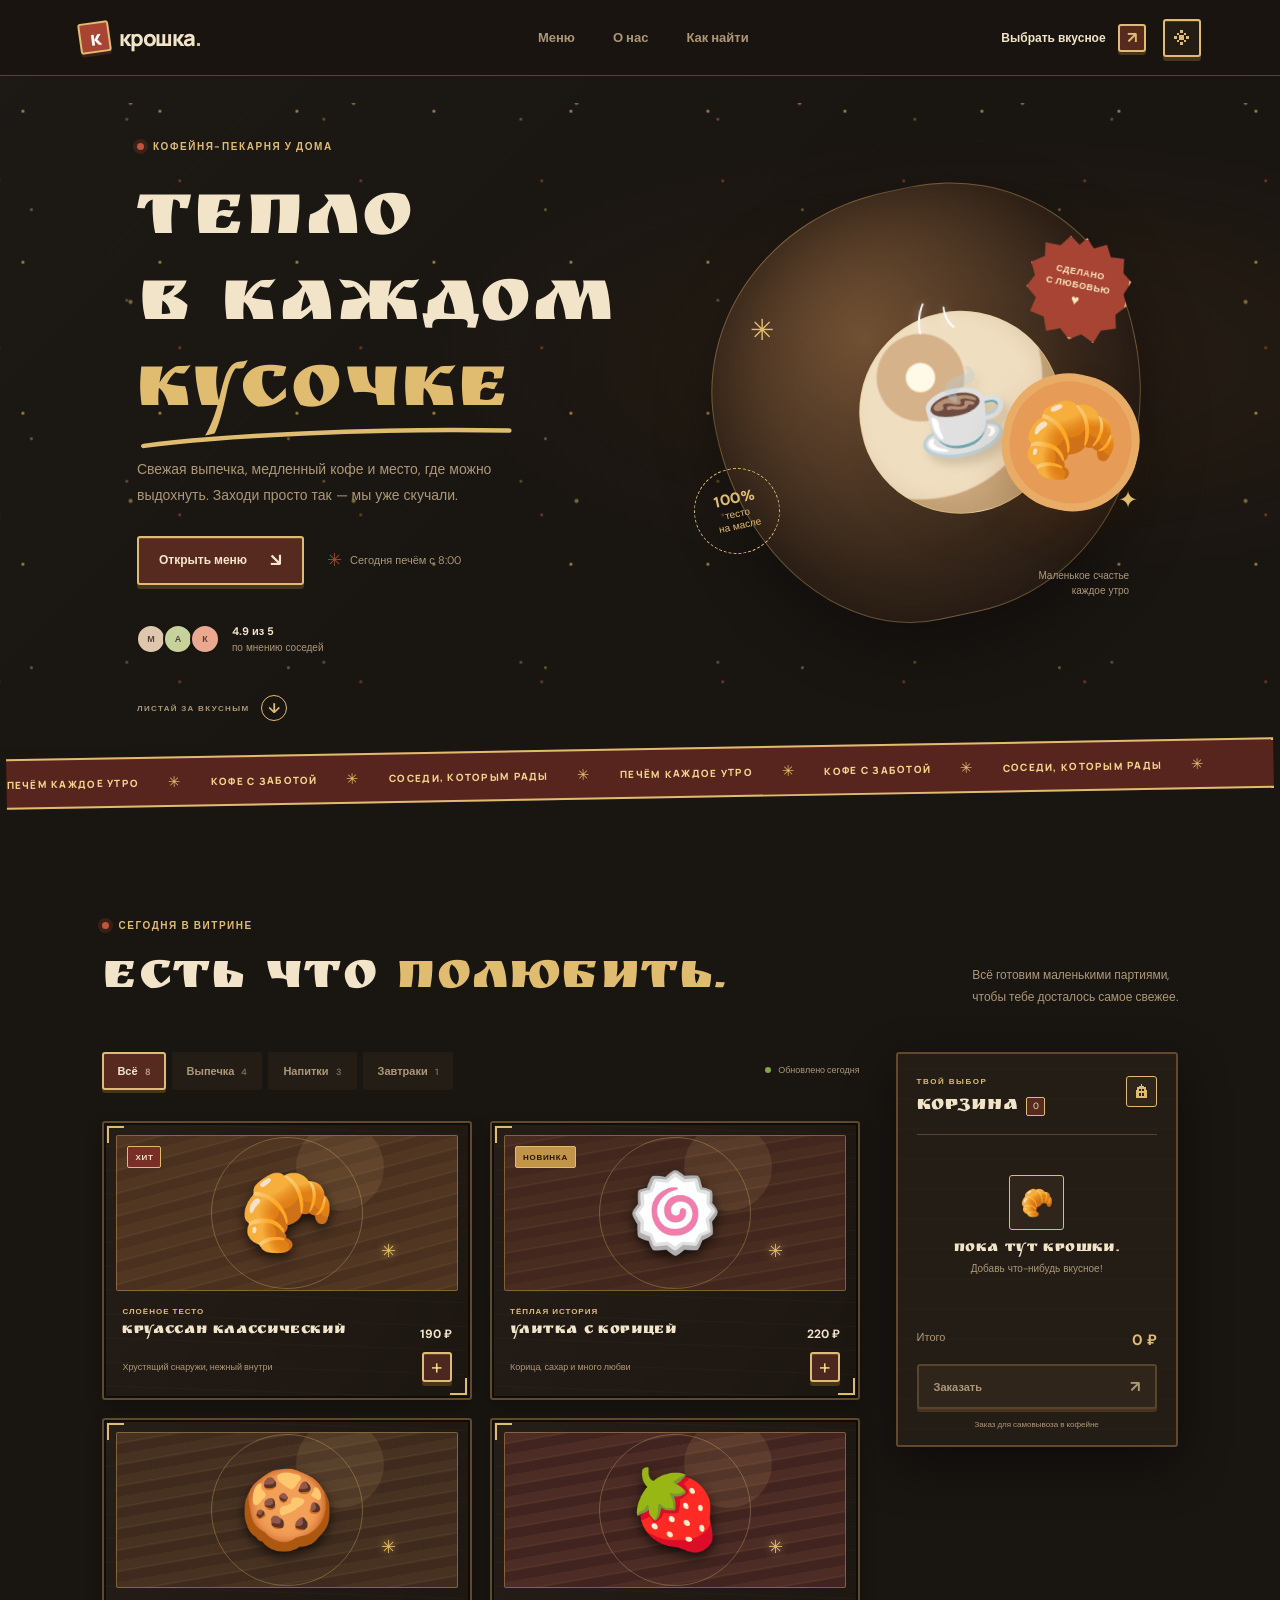
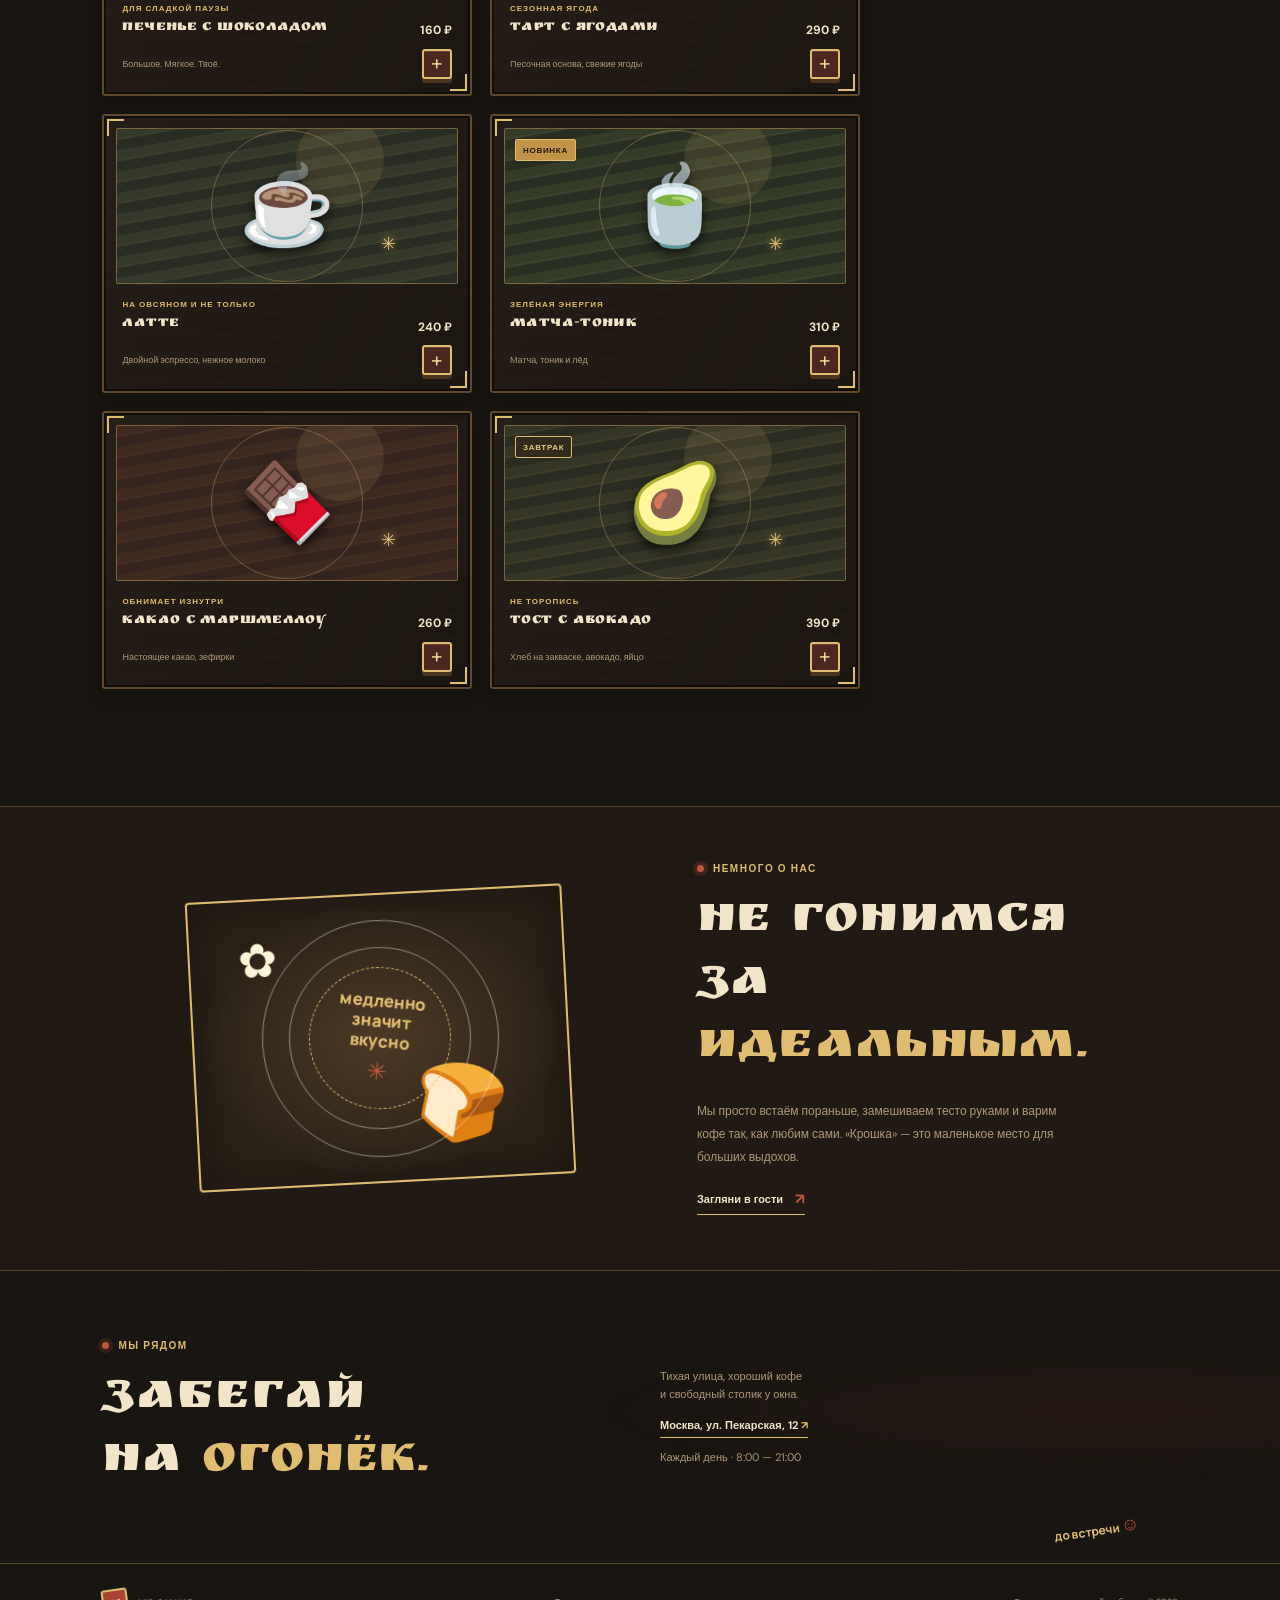
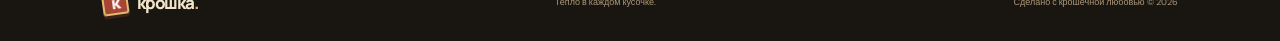
==== index.html @ 8f93480b "Add dungeon-crawler style and persistent cart Co-authored-by: Copilot <223556219+Copilot@users.norep" ====
<!doctype html>
<html lang="ru">
  <head>
    <meta charset="utf-8">
    <meta name="viewport" content="width=device-width, initial-scale=1">
    <meta name="theme-color" content="#191511">
    <meta name="description" content="Крошка — кофейня-пекарня с тёплой выпечкой, кофе и хорошим настроением.">
    <title>Крошка — кофейня-пекарня</title>
    <link rel="preconnect" href="https://fonts.googleapis.com">
    <link rel="preconnect" href="https://fonts.gstatic.com" crossorigin>
    <link href="https://fonts.googleapis.com/css2?family=DM+Sans:wght@400;500;600;700&family=Manrope:wght@400;500;600;700;800&family=Ruslan+Display&display=swap" rel="stylesheet">
    <link rel="stylesheet" href="style.css">
    <script src="js_main1.js" defer></script>
  </head>
  <body>
    <a class="skip-link" href="#menu">Перейти к меню</a>
    <header class="site-header">
      <a class="brand" href="#top" aria-label="Крошка — на главную">
        <span class="brand-mark" aria-hidden="true">к</span>
        <span>крошка<span class="brand-period">.</span></span>
      </a>
      <nav class="main-nav" aria-label="Основная навигация">
        <a href="#menu">Меню</a>
        <a href="#story">О нас</a>
        <a href="#visit">Как найти</a>
      </nav>
      <div class="header-actions">
        <a class="header-order" href="#menu">Выбрать вкусное <span aria-hidden="true">↗</span></a>
        <button class="theme-toggle icon-button" type="button" aria-label="Включить светлую тему" title="Сменить тему">
          <svg class="theme-icon theme-icon-sun" viewBox="0 0 24 24" aria-hidden="true"><path d="M10 1h4v4h-4zM10 19h4v4h-4zM1 10h4v4H1zM19 10h4v4h-4zM6 6h3v3H6zM15 6h3v3h-3zM6 15h3v3H6zM15 15h3v3h-3zM9 8h6v8H9z"/></svg>
          <svg class="theme-icon theme-icon-moon" viewBox="0 0 24 24" aria-hidden="true"><path d="M14 1h5v4h3v5h2v6h-3v4h-5v3h-6v-3H6v-4H3v-7h4V5h4V2h3zM14 5v4h-3v5H8v4h4v2h5v-3h3v-5h-4V9h-4z"/></svg>
        </button>
      </div>
    </header>

    <main id="top">
      <section class="hero" aria-labelledby="hero-title">
        <div class="hero-copy">
          <p class="eyebrow"><span class="eyebrow-dot"></span> КОФЕЙНЯ-ПЕКАРНЯ У ДОМА</p>
          <h1 id="hero-title">Тепло<br>в каждом <span>кусочке<svg viewBox="0 0 310 17" preserveAspectRatio="none" aria-hidden="true"><path d="M4 12C64 3 196 1 306 9"/></svg></span></h1>
          <p class="hero-description">Свежая выпечка, медленный кофе и место, где можно выдохнуть. Заходи просто так — мы уже скучали.</p>
          <div class="hero-actions">
            <a class="button button-primary" href="#menu">Открыть меню <span aria-hidden="true">↘</span></a>
            <span class="hero-hours"><span aria-hidden="true">✳</span> Сегодня печём с 8:00</span>
          </div>
          <div class="hero-social-proof">
            <div class="avatar-stack" aria-hidden="true"><span>М</span><span>А</span><span>К</span></div>
            <p><strong>4.9 из 5</strong><br>по мнению соседей</p>
          </div>
        </div>
        <div class="hero-art" aria-label="Свежая выпечка и кофе">
          <div class="hero-sunburst" aria-hidden="true">СДЕЛАНО<br>С ЛЮБОВЬЮ <span>♥</span></div>
          <div class="hero-blob"></div>
          <div class="hero-cup" aria-hidden="true">
            <span class="cup-steam steam-one"></span><span class="cup-steam steam-two"></span>
            <span class="cup-emoji">☕</span>
            <span class="cup-label">ещё<br>глоточек?</span>
          </div>
          <div class="hero-croissant" aria-hidden="true">🥐</div>
          <div class="hero-sparkle sparkle-one" aria-hidden="true">✳</div>
          <div class="hero-sparkle sparkle-two" aria-hidden="true">✦</div>
          <div class="hero-sticker" aria-hidden="true"><span>100%</span> тесто<br>на масле</div>
          <span class="hero-art-caption">Маленькое счастье<br>каждое утро</span>
        </div>
        <a class="scroll-cue" href="#menu" aria-label="Прокрутить к меню"><span>ЛИСТАЙ ЗА ВКУСНЫМ</span><b aria-hidden="true">↓</b></a>
      </section>

      <section class="ticker" aria-label="Наши ценности">
        <div class="ticker-track" aria-hidden="true">
          <span>ПЕЧЁМ КАЖДОЕ УТРО</span><i>✳</i><span>КОФЕ С ЗАБОТОЙ</span><i>✳</i><span>СОСЕДИ, КОТОРЫМ РАДЫ</span><i>✳</i><span>ПЕЧЁМ КАЖДОЕ УТРО</span><i>✳</i><span>КОФЕ С ЗАБОТОЙ</span><i>✳</i><span>СОСЕДИ, КОТОРЫМ РАДЫ</span><i>✳</i>
        </div>
      </section>

      <section class="menu-section section-wrap" id="menu" aria-labelledby="menu-title">
        <div class="section-heading">
          <div>
            <p class="eyebrow"><span class="eyebrow-dot"></span> СЕГОДНЯ В ВИТРИНЕ</p>
            <h2 id="menu-title">Есть что <span>полюбить.</span></h2>
          </div>
          <p class="section-note">Всё готовим маленькими партиями,<br>чтобы тебе досталось самое свежее.</p>
        </div>

        <div class="menu-layout">
          <div class="catalog">
            <div class="catalog-toolbar">
              <div class="category-tabs" role="group" aria-label="Категории меню">
                <button class="category-tab is-active" type="button" data-category="all" aria-pressed="true">Всё <span>8</span></button>
                <button class="category-tab" type="button" data-category="bakery" aria-pressed="false">Выпечка <span>4</span></button>
                <button class="category-tab" type="button" data-category="drinks" aria-pressed="false">Напитки <span>3</span></button>
                <button class="category-tab" type="button" data-category="breakfast" aria-pressed="false">Завтраки <span>1</span></button>
              </div>
              <span class="freshness-note"><span></span> Обновлено сегодня</span>
            </div>

            <div class="product-grid" aria-live="polite">
              <article class="product-card" data-category="bakery">
                <div class="product-art art-croissant"><span class="product-art-emoji" aria-hidden="true">🥐</span><span class="product-badge">ХИТ</span><span class="art-sparkle" aria-hidden="true">✳</span></div>
                <div class="product-details"><div><p class="product-kind">СЛОЁНОЕ ТЕСТО</p><h3>Круассан классический</h3></div><p class="product-price">190 ₽</p></div>
                <div class="product-footer"><span>Хрустящий снаружи, нежный внутри</span><button class="add-button" type="button" data-product-id="croissant" aria-label="Добавить Круассан классический в корзину">+</button></div>
              </article>
              <article class="product-card" data-category="bakery">
                <div class="product-art art-cinnamon"><span class="product-art-emoji" aria-hidden="true">🍥</span><span class="product-badge badge-new">НОВИНКА</span><span class="art-sparkle" aria-hidden="true">✳</span></div>
                <div class="product-details"><div><p class="product-kind">ТЁПЛАЯ ИСТОРИЯ</p><h3>Улитка с корицей</h3></div><p class="product-price">220 ₽</p></div>
                <div class="product-footer"><span>Корица, сахар и много любви</span><button class="add-button" type="button" data-product-id="cinnamon" aria-label="Добавить Улитку с корицей в корзину">+</button></div>
              </article>
              <article class="product-card" data-category="bakery">
                <div class="product-art art-cookie"><span class="product-art-emoji" aria-hidden="true">🍪</span><span class="art-sparkle" aria-hidden="true">✳</span></div>
                <div class="product-details"><div><p class="product-kind">ДЛЯ СЛАДКОЙ ПАУЗЫ</p><h3>Печенье с шоколадом</h3></div><p class="product-price">160 ₽</p></div>
                <div class="product-footer"><span>Большое. Мягкое. Твоё.</span><button class="add-button" type="button" data-product-id="cookie" aria-label="Добавить Печенье с шоколадом в корзину">+</button></div>
              </article>
              <article class="product-card" data-category="bakery">
                <div class="product-art art-tart"><span class="product-art-emoji" aria-hidden="true">🍓</span><span class="art-sparkle" aria-hidden="true">✳</span></div>
                <div class="product-details"><div><p class="product-kind">СЕЗОННАЯ ЯГОДА</p><h3>Тарт с ягодами</h3></div><p class="product-price">290 ₽</p></div>
                <div class="product-footer"><span>Песочная основа, свежие ягоды</span><button class="add-button" type="button" data-product-id="tart" aria-label="Добавить Тарт с ягодами в корзину">+</button></div>
              </article>
              <article class="product-card" data-category="drinks">
                <div class="product-art art-latte"><span class="product-art-emoji" aria-hidden="true">☕</span><span class="art-sparkle" aria-hidden="true">✳</span></div>
                <div class="product-details"><div><p class="product-kind">НА ОВСЯНОМ И НЕ ТОЛЬКО</p><h3>Латте</h3></div><p class="product-price">240 ₽</p></div>
                <div class="product-footer"><span>Двойной эспрессо, нежное молоко</span><button class="add-button" type="button" data-product-id="latte" aria-label="Добавить Латте в корзину">+</button></div>
              </article>
              <article class="product-card" data-category="drinks">
                <div class="product-art art-matcha"><span class="product-art-emoji" aria-hidden="true">🍵</span><span class="product-badge badge-new">НОВИНКА</span><span class="art-sparkle" aria-hidden="true">✳</span></div>
                <div class="product-details"><div><p class="product-kind">ЗЕЛЁНАЯ ЭНЕРГИЯ</p><h3>Матча-тоник</h3></div><p class="product-price">310 ₽</p></div>
                <div class="product-footer"><span>Матча, тоник и лёд</span><button class="add-button" type="button" data-product-id="matcha" aria-label="Добавить Матча-тоник в корзину">+</button></div>
              </article>
              <article class="product-card" data-category="drinks">
                <div class="product-art art-cocoa"><span class="product-art-emoji" aria-hidden="true">🍫</span><span class="art-sparkle" aria-hidden="true">✳</span></div>
                <div class="product-details"><div><p class="product-kind">ОБНИМАЕТ ИЗНУТРИ</p><h3>Какао с маршмеллоу</h3></div><p class="product-price">260 ₽</p></div>
                <div class="product-footer"><span>Настоящее какао, зефирки</span><button class="add-button" type="button" data-product-id="cocoa" aria-label="Добавить Какао с маршмеллоу в корзину">+</button></div>
              </article>
              <article class="product-card" data-category="breakfast">
                <div class="product-art art-breakfast"><span class="product-art-emoji" aria-hidden="true">🥑</span><span class="product-badge badge-fav">ЗАВТРАК</span><span class="art-sparkle" aria-hidden="true">✳</span></div>
                <div class="product-details"><div><p class="product-kind">НЕ ТОРОПИСЬ</p><h3>Тост с авокадо</h3></div><p class="product-price">390 ₽</p></div>
                <div class="product-footer"><span>Хлеб на закваске, авокадо, яйцо</span><button class="add-button" type="button" data-product-id="toast" aria-label="Добавить Тост с авокадо в корзину">+</button></div>
              </article>
            </div>
            <p class="no-results" hidden>В этой категории пока ничего нет.</p>
          </div>

          <aside class="cart-panel" aria-labelledby="cart-title">
            <div class="cart-heading"><div><p class="eyebrow">ТВОЙ ВЫБОР</p><h2 id="cart-title">Корзина <span class="cart-count" aria-label="Товаров в корзине">0</span></h2></div><span class="cart-bag" aria-hidden="true"><svg viewBox="0 0 20 20"><path d="M5 5h2V3h2V1h2v2h2v2h2v3h2v10H3V8h2zm2 2v2h2V7zm4 0v2h2V7zm-4 5v3h2v-3zm4 0v3h2v-3z"/></svg></span></div>
            <div class="cart-items" aria-live="polite">
              <div class="cart-empty"><span class="empty-icon" aria-hidden="true">🥐</span><p>Пока тут крошки.</p><span>Добавь что-нибудь вкусное!</span></div>
            </div>
            <div class="cart-summary">
              <div class="cart-subtotal"><span>Итого</span><strong>0 ₽</strong></div>
              <button class="checkout-button" type="button" disabled>Заказать <span aria-hidden="true">↗</span></button>
              <p class="cart-hint">Заказ для самовывоза в кофейне</p>
            </div>
          </aside>
        </div>
      </section>

      <section class="story-section" id="story">
        <div class="story-illustration" aria-hidden="true"><div class="story-roundel">медленно<br>значит<br>вкусно <span>✳</span></div><span class="story-bread">🍞</span><span class="story-flower">✿</span></div>
        <div class="story-copy"><p class="eyebrow"><span class="eyebrow-dot"></span> НЕМНОГО О НАС</p><h2>Не гонимся<br>за <span>идеальным.</span></h2><p>Мы просто встаём пораньше, замешиваем тесто руками и варим кофе так, как любим сами. «Крошка» — это маленькое место для больших выдохов.</p><a class="text-link" href="#visit">Загляни в гости <span aria-hidden="true">↗</span></a></div>
      </section>

      <section class="visit-section section-wrap" id="visit">
        <div><p class="eyebrow"><span class="eyebrow-dot"></span> МЫ РЯДОМ</p><h2>Забегай<br>на <span>огонёк.</span></h2></div>
        <div class="visit-details"><p>Тихая улица, хороший кофе<br>и свободный столик у окна.</p><a href="https://maps.google.com/?q=Москва+ул.+Пекарская+12" target="_blank" rel="noreferrer">Москва, ул. Пекарская, 12 <span aria-hidden="true">↗</span></a><span>Каждый день · 8:00 — 21:00</span></div>
        <div class="visit-doodle" aria-hidden="true">до встречи <span>☺</span></div>
      </section>
    </main>

    <footer class="site-footer">
      <a class="brand footer-brand" href="#top"><span class="brand-mark" aria-hidden="true">к</span><span>крошка<span class="brand-period">.</span></span></a>
      <p>Тепло в каждом кусочке.</p>
      <span>Сделано с крошечной любовью © 2026</span>
    </footer>
    <div class="toast-region" role="status" aria-live="polite"></div>
  </body>
</html>
---- style.css ----
:root {
  color-scheme: dark;
  --paper: #191511;
  --surface: #241d16;
  --surface-soft: #30251a;
  --ink: #f1e4c9;
  --muted: #ad9878;
  --line: #58452d;
  --orange: #a84434;
  --orange-deep: #c0563d;
  --lime: #d2ad61;
  --green: #a99159;
  --gold: #e0bc70;
  --shadow: 0 18px 50px rgb(0 0 0 / 45%);
  font-family: "DM Sans", sans-serif;
  font-synthesis: none;
  text-rendering: optimizeLegibility;
  -webkit-font-smoothing: antialiased;
}

:root[data-theme="light"] {
  color-scheme: light;
  --paper: #eee4d0;
  --surface: #f9f1df;
  --surface-soft: #e5d6b8;
  --ink: #302318;
  --muted: #78664c;
  --line: #ad8a58;
  --orange: #913b2e;
  --orange-deep: #ad4935;
  --lime: #d0aa5d;
  --green: #707048;
  --gold: #88632f;
  --shadow: 0 18px 50px rgb(65 42 19 / 16%);
}

* { box-sizing: border-box; }
html { overflow-x: clip; scroll-behavior: smooth; scroll-padding-top: 96px; }
body { margin: 0; background: var(--paper); color: var(--ink); transition: background .3s ease, color .3s ease; }
button, a { font: inherit; }
a { color: inherit; text-decoration: none; }
button { color: inherit; }
button:focus-visible, a:focus-visible { outline: 3px solid var(--orange); outline-offset: 4px; }
::selection { background: var(--lime); color: #25251f; }
.skip-link { position: fixed; z-index: 20; top: 12px; left: 12px; padding: 12px 16px; transform: translateY(-160%); border-radius: 999px; background: var(--ink); color: var(--paper); }
.skip-link:focus { transform: translateY(0); }

.site-header { position: sticky; z-index: 10; top: 0; display: flex; height: 76px; align-items: center; justify-content: space-between; padding: 0 clamp(24px, 6.2vw, 96px); border-bottom: 1px solid color-mix(in srgb, var(--line) 75%, transparent); background: color-mix(in srgb, var(--paper) 92%, transparent); backdrop-filter: blur(16px); }
.brand { display: inline-flex; align-items: center; gap: 9px; font-family: Manrope, sans-serif; font-size: 22px; font-weight: 800; letter-spacing: -1.3px; }
.brand-mark { display: grid; width: 31px; height: 31px; place-items: center; border-radius: 50% 50% 50% 12%; background: var(--orange); color: #fffdf8; font-size: 20px; transform: rotate(-8deg); }
.brand-period { color: var(--orange); }
.main-nav { display: flex; align-items: center; gap: 38px; margin-left: 85px; color: var(--muted); font-size: 13px; font-weight: 600; }
.main-nav a, .visit-details a { transition: color .2s ease; }
.main-nav a:hover, .visit-details a:hover { color: var(--orange); }
.header-actions { display: flex; align-items: center; gap: 17px; }
.header-order { display: inline-flex; align-items: center; gap: 12px; color: var(--ink); font-size: 12px; font-weight: 700; }
.header-order span { display: grid; width: 28px; height: 28px; place-items: center; border-radius: 50%; background: var(--lime); font-size: 16px; }
.icon-button { display: grid; width: 38px; height: 38px; place-items: center; border: 1px solid var(--line); border-radius: 50%; background: transparent; cursor: pointer; transition: background .2s ease, transform .2s ease; }
.icon-button:hover { background: var(--surface-soft); transform: rotate(-12deg); }
.theme-icon { width: 17px; height: 17px; fill: none; stroke: currentColor; stroke-linecap: round; stroke-linejoin: round; stroke-width: 1.7; }
.theme-icon-moon, [data-theme="dark"] .theme-icon-sun { display: none; }
[data-theme="dark"] .theme-icon-moon { display: block; }

.hero { position: relative; display: grid; min-height: 610px; grid-template-columns: 1.08fr .92fr; align-items: center; overflow: hidden; padding: 64px clamp(24px, 10.7vw, 160px) 93px; }
.hero-copy { position: relative; z-index: 1; max-width: 590px; }
.eyebrow { display: flex; align-items: center; gap: 9px; margin: 0; color: var(--muted); font-size: 10px; font-weight: 700; letter-spacing: 1.55px; }
.eyebrow-dot { display: inline-block; width: 7px; height: 7px; border-radius: 50%; background: var(--orange); box-shadow: 0 0 0 4px color-mix(in srgb, var(--orange) 16%, transparent); }
h1, h2, h3, p { margin-top: 0; }
.hero h1, .section-heading h2, .story-copy h2, .visit-section h2 { margin: 26px 0 20px; font-family: Manrope, sans-serif; font-size: clamp(54px, 6vw, 83px); font-weight: 800; letter-spacing: -.075em; line-height: .99; }
.hero h1 span, .section-heading h2 span, .story-copy h2 span, .visit-section h2 span { position: relative; color: var(--orange); }
.hero h1 span { white-space: nowrap; }
.hero h1 svg { position: absolute; right: 0; bottom: -9px; left: 2px; width: 100%; height: 15px; overflow: visible; fill: none; stroke: var(--green); stroke-linecap: round; stroke-width: 5; transform: rotate(-2deg); }
.hero-description { max-width: 395px; margin: 0 0 27px; color: var(--muted); font-size: 14px; line-height: 1.85; }
.hero-actions { display: flex; align-items: center; gap: 23px; }
.button { display: inline-flex; min-height: 49px; align-items: center; justify-content: center; gap: 23px; padding: 0 20px; border-radius: 5px; font-size: 12px; font-weight: 700; transition: transform .2s ease, background .2s ease; }
.button:hover { transform: translateY(-3px); }
.button-primary { background: var(--ink); color: var(--paper); }
.button-primary span { font-size: 18px; }
.hero-hours { display: flex; align-items: center; gap: 8px; color: var(--muted); font-size: 11px; }
.hero-hours span { color: var(--orange); font-size: 18px; }
.hero-social-proof { display: flex; align-items: center; gap: 12px; margin-top: 38px; }
.avatar-stack { display: flex; padding-left: 2px; }
.avatar-stack span { display: grid; width: 30px; height: 30px; margin-left: -3px; place-items: center; border: 2px solid var(--paper); border-radius: 50%; background: #dfc7ad; color: #544335; font-size: 9px; font-weight: 700; }
.avatar-stack span:nth-child(2) { background: #c7d29a; }
.avatar-stack span:nth-child(3) { background: #eaa890; }
.hero-social-proof p { margin: 0; color: var(--muted); font-size: 10px; line-height: 1.55; }
.hero-social-proof strong { color: var(--ink); font-size: 11px; }
.hero-art { position: relative; min-height: 435px; }
.hero-blob { position: absolute; top: 50%; left: 50%; width: min(36vw, 430px); aspect-ratio: 1; border-radius: 50% 44% 49% 42% / 46% 43% 55% 53%; background: #e5c790; transform: translate(-46%, -49%) rotate(-12deg); }
.hero-cup { position: absolute; top: 50%; left: 50%; display: grid; width: 203px; height: 203px; place-items: center; border: 1px solid rgb(74 60 43 / 13%); border-radius: 50%; background: radial-gradient(circle at 34% 29%, #fff9e8 0 7%, #d6b28a 8% 22%, #f0dec0 23% 62%, #caa77b 63% 100%); box-shadow: 16px 25px 34px rgb(68 48 25 / 17%), inset -10px -10px 20px rgb(110 79 47 / 12%); transform: translate(-26%, -43%) rotate(-12deg); animation: float-cup 5s ease-in-out infinite; }
.cup-emoji { position: relative; z-index: 1; font-size: 79px; filter: drop-shadow(4px 8px 4px rgb(73 52 32 / 17%)); }
.cup-steam { position: absolute; top: -17px; width: 14px; height: 38px; border: 2px solid rgb(255 255 255 / 80%); border-color: transparent transparent transparent white; border-radius: 50%; filter: drop-shadow(0 0 4px rgb(255 255 255 / 40%)); }
.steam-one { left: 78px; transform: rotate(17deg); }
.steam-two { left: 105px; top: -11px; height: 30px; transform: rotate(-15deg); }
.cup-label { position: absolute; right: -40px; bottom: 24px; display: grid; width: 68px; height: 68px; place-items: center; border-radius: 50%; background: var(--lime); color: #374020; font-size: 10px; font-weight: 700; line-height: 1.3; text-align: center; transform: rotate(9deg); }
.hero-croissant { position: absolute; top: 54%; left: 71%; display: grid; width: 137px; height: 137px; place-items: center; border: 8px solid rgb(255 255 255 / 26%); border-radius: 48%; background: #e69b57; box-shadow: 0 20px 35px rgb(98 55 18 / 17%); font-size: 77px; transform: translate(-5%, -30%) rotate(13deg); animation: float-croissant 6s ease-in-out infinite; }
.hero-sunburst { position: absolute; z-index: 2; top: 13%; right: 3%; display: grid; width: 103px; height: 103px; align-content: center; justify-items: center; background: var(--orange); color: #fff8e8; clip-path: polygon(50% 0%,58% 9%,70% 3%,76% 14%,89% 13%,91% 27%,100% 34%,95% 47%,100% 58%,91% 68%,94% 81%,80% 86%,75% 99%,62% 93%,51% 100%,41% 91%,28% 96%,23% 83%,9% 80%,12% 66%,1% 57%,7% 45%,1% 33%,13% 25%,11% 12%,26% 12%,34% 1%,44% 8%); font-size: 9px; font-weight: 700; letter-spacing: .6px; line-height: 1.4; text-align: center; transform: rotate(11deg); }
.hero-sunburst span { font-size: 14px; }
.hero-sticker { position: absolute; z-index: 2; bottom: 14%; left: 3%; display: grid; width: 86px; height: 86px; align-content: center; justify-items: center; border: 1px dashed var(--green); border-radius: 50%; color: var(--green); font-size: 10px; line-height: 1.25; text-align: center; transform: rotate(-12deg); }
.hero-sticker span { font-size: 15px; font-weight: 800; }
.hero-sparkle { position: absolute; color: var(--orange); }
.sparkle-one { top: 30%; left: 15%; font-size: 29px; }
.sparkle-two { right: 1%; bottom: 23%; color: var(--green); font-size: 24px; }
.hero-art-caption { position: absolute; right: 3%; bottom: 4%; color: var(--muted); font-size: 10px; line-height: 1.5; text-align: right; }
.scroll-cue { position: absolute; bottom: 27px; left: clamp(24px, 10.7vw, 160px); display: flex; align-items: center; gap: 12px; color: var(--muted); font-size: 8px; font-weight: 700; letter-spacing: 1.35px; }
.scroll-cue b { display: grid; width: 26px; height: 26px; place-items: center; border: 1px solid var(--line); border-radius: 50%; color: var(--ink); font-size: 14px; }

.ticker { overflow: hidden; padding: 13px 0; background: var(--lime); color: #333b1d; transform: rotate(-1deg) scale(.99); }
.ticker-track { display: flex; width: max-content; align-items: center; gap: 29px; animation: ticker-scroll 30s linear infinite; font-family: Manrope, sans-serif; font-size: 10px; font-weight: 800; letter-spacing: 1.35px; }
.ticker-track i { color: var(--orange-deep); font-size: 15px; font-style: normal; }

.section-wrap { padding-right: clamp(24px, 8vw, 120px); padding-left: clamp(24px, 8vw, 120px); }
.menu-section { padding-top: 120px; padding-bottom: 117px; }
.section-heading { display: flex; align-items: end; justify-content: space-between; margin-bottom: 40px; }
.section-heading h2, .story-copy h2, .visit-section h2 { margin-top: 17px; margin-bottom: 0; font-size: clamp(39px, 4.1vw, 57px); letter-spacing: -.07em; line-height: 1.05; }
.section-note { margin: 0 0 4px; color: var(--muted); font-size: 12px; line-height: 1.8; }
.menu-layout { display: grid; grid-template-columns: minmax(0, 1fr) 282px; align-items: start; gap: 36px; }
.catalog-toolbar { display: flex; min-height: 48px; align-items: start; justify-content: space-between; gap: 16px; margin-bottom: 21px; }
.category-tabs { display: flex; flex-wrap: wrap; gap: 6px; }
.category-tab { padding: 10px 13px; border: 1px solid transparent; border-radius: 999px; background: transparent; color: var(--muted); cursor: pointer; font-size: 11px; font-weight: 600; transition: background .2s ease, color .2s ease, border .2s ease; }
.category-tab span { margin-left: 4px; opacity: .65; font-size: 9px; }
.category-tab:hover { border-color: var(--line); color: var(--ink); }
.category-tab.is-active { background: var(--ink); color: var(--paper); }
.freshness-note { display: flex; flex: 0 0 auto; align-items: center; gap: 7px; padding-top: 12px; color: var(--muted); font-size: 9px; }
.freshness-note span { width: 6px; height: 6px; border-radius: 50%; background: #80a54b; }
.product-grid { display: grid; grid-template-columns: repeat(2, minmax(0, 1fr)); gap: 18px; }
.product-card { min-width: 0; padding: 10px; border: 1px solid var(--line); border-radius: 7px; background: var(--surface); transition: border-color .25s ease, transform .25s ease, box-shadow .25s ease; animation: card-in .45s both; }
.product-card:hover { border-color: color-mix(in srgb, var(--orange) 48%, var(--line)); box-shadow: var(--shadow); transform: translateY(-4px); }
.product-card[hidden] { display: none; }
.product-art { position: relative; display: grid; min-height: 156px; overflow: hidden; place-items: center; border-radius: 3px; isolation: isolate; }
.product-art::before, .product-art::after { position: absolute; z-index: -1; content: ""; }
.product-art::before { width: 150px; height: 150px; border: 1px solid rgb(255 255 255 / 37%); border-radius: 50%; }
.product-art::after { width: 88px; height: 88px; border-radius: 50%; background: rgb(255 255 255 / 20%); transform: translate(53px, -46px); }
.art-croissant { background: linear-gradient(135deg, #f1d2a2, #e9a663); }
.art-cinnamon { background: linear-gradient(135deg, #e6bd8f, #c67a4d); }
.art-cookie { background: linear-gradient(135deg, #d9ad83, #a97855); }
.art-tart { background: linear-gradient(135deg, #f6c5a6, #de8569); }
.art-latte { background: linear-gradient(135deg, #d5d5ad, #99a56d); }
.art-matcha { background: linear-gradient(135deg, #bed39e, #829966); }
.art-cocoa { background: linear-gradient(135deg, #b79278, #795948); }
.art-breakfast { background: linear-gradient(135deg, #ded8aa, #a2aa6b); }
.product-art-emoji { display: block; font-size: 77px; filter: drop-shadow(7px 10px 4px rgb(66 43 20 / 22%)); transition: transform .35s cubic-bezier(.2,.8,.2,1); }
.product-card:hover .product-art-emoji { transform: rotate(-8deg) scale(1.11); }
.product-badge { position: absolute; top: 10px; left: 10px; padding: 5px 7px; border-radius: 2px; background: var(--orange); color: white; font-size: 8px; font-weight: 800; letter-spacing: .7px; }
.badge-new { background: var(--lime); color: #3d4720; }
.badge-fav { background: #fff8e8; color: #4f5f34; }
.art-sparkle { position: absolute; right: 18%; bottom: 18%; color: rgb(255 255 255 / 83%); font-size: 18px; }
.product-details { display: flex; align-items: end; justify-content: space-between; gap: 8px; padding: 15px 6px 9px; }
.product-kind { margin: 0 0 6px; color: var(--muted); font-size: 8px; font-weight: 700; letter-spacing: 1px; }
.product-details h3 { margin: 0; font-family: Manrope, sans-serif; font-size: 13px; font-weight: 700; letter-spacing: -.35px; }
.product-price { flex: 0 0 auto; margin: 0; font-size: 12px; font-weight: 700; }
.product-footer { display: flex; min-height: 35px; align-items: center; justify-content: space-between; gap: 7px; padding: 0 6px 2px; color: var(--muted); font-size: 9px; }
.add-button { display: grid; width: 30px; height: 30px; flex: 0 0 auto; place-items: center; border: 0; border-radius: 50%; background: var(--surface-soft); color: var(--ink); cursor: pointer; font-size: 21px; line-height: 1; transition: background .2s ease, color .2s ease, transform .2s ease; }
.add-button:hover { background: var(--orange); color: white; transform: rotate(90deg); }
.add-button:active { transform: scale(.9); }
.no-results { padding: 30px; color: var(--muted); text-align: center; }

.cart-panel { position: sticky; top: 96px; padding: 22px 19px 16px; border: 1px solid var(--line); border-radius: 7px; background: var(--surface); box-shadow: var(--shadow); }
.cart-heading { display: flex; align-items: start; justify-content: space-between; padding-bottom: 17px; border-bottom: 1px solid var(--line); }
.cart-heading .eyebrow { font-size: 8px; }
.cart-heading h2 { display: flex; align-items: center; gap: 8px; margin: 9px 0 0; font-family: Manrope, sans-serif; font-size: 18px; letter-spacing: -.7px; }
.cart-count { display: grid; width: 19px; height: 19px; place-items: center; border-radius: 50%; background: var(--lime); color: #333b1d; font-family: "DM Sans", sans-serif; font-size: 9px; letter-spacing: 0; }
.cart-bag { display: grid; width: 31px; height: 31px; place-items: center; border-radius: 50%; background: var(--surface-soft); font-size: 16px; }
.cart-items { max-height: 332px; overflow-y: auto; }
.cart-empty { display: grid; min-height: 180px; align-content: center; justify-items: center; text-align: center; }
.empty-icon { display: grid; width: 55px; height: 55px; margin-bottom: 11px; place-items: center; border-radius: 50%; background: var(--surface-soft); font-size: 27px; }
.cart-empty p { margin: 0 0 5px; font-family: Manrope, sans-serif; font-size: 13px; font-weight: 700; }
.cart-empty > span:last-child { color: var(--muted); font-size: 10px; }
.cart-row { display: grid; grid-template-columns: 1fr auto; gap: 4px 9px; padding: 14px 0; border-bottom: 1px solid var(--line); animation: card-in .25s both; }
.cart-row-info { min-width: 0; }
.cart-row-name { overflow: hidden; margin-bottom: 4px; font-size: 11px; font-weight: 700; text-overflow: ellipsis; white-space: nowrap; }
.cart-row-price { color: var(--muted); font-size: 9px; }
.cart-row-total { align-self: center; font-size: 11px; font-weight: 700; }
.quantity-control { display: flex; width: max-content; align-items: center; gap: 9px; }
.quantity-control button { display: grid; width: 21px; height: 21px; place-items: center; border: 1px solid var(--line); border-radius: 50%; background: transparent; cursor: pointer; font-size: 13px; line-height: 1; }
.quantity-control button:hover { border-color: var(--orange); color: var(--orange); }
.quantity-control span { min-width: 8px; font-size: 10px; text-align: center; }
.cart-summary { padding-top: 15px; }
.cart-subtotal { display: flex; justify-content: space-between; margin-bottom: 14px; color: var(--muted); font-size: 11px; }
.cart-subtotal strong { color: var(--ink); font-size: 15px; }
.checkout-button { display: flex; width: 100%; min-height: 45px; align-items: center; justify-content: space-between; padding: 0 15px; border: 0; border-radius: 4px; background: var(--orange); color: white; cursor: pointer; font-size: 11px; font-weight: 700; transition: background .2s ease, transform .2s ease; }
.checkout-button:hover:not(:disabled) { background: var(--orange-deep); transform: translateY(-2px); }
.checkout-button:disabled { background: var(--surface-soft); color: var(--muted); cursor: not-allowed; }
.checkout-button span { font-size: 16px; }
.cart-hint { margin: 10px 0 0; color: var(--muted); font-size: 8px; text-align: center; }

.story-section { display: grid; min-height: 405px; grid-template-columns: 1fr 1fr; align-items: center; gap: 10vw; padding: 55px clamp(24px, 15vw, 220px); background: var(--surface-soft); }
.story-illustration { position: relative; display: grid; min-height: 290px; place-items: center; overflow: hidden; border-radius: 47% 53% 46% 54% / 51% 44% 56% 49%; background: #c5cb9b; transform: rotate(-3deg); }
.story-illustration::before, .story-illustration::after { position: absolute; width: 180px; height: 180px; border: 1px solid rgb(255 255 255 / 45%); border-radius: 50%; content: ""; }
.story-illustration::after { width: 235px; height: 235px; }
.story-roundel { z-index: 1; display: grid; width: 142px; height: 142px; align-content: center; justify-items: center; border: 1px dashed #65734c; border-radius: 50%; color: #52633a; font-family: Manrope, sans-serif; font-size: 17px; font-weight: 800; line-height: 1.2; text-align: center; transform: rotate(8deg); }
.story-roundel span { margin-top: 5px; color: var(--orange-deep); font-size: 24px; }
.story-bread { position: absolute; right: 17%; bottom: 9%; font-size: 75px; transform: rotate(13deg); }
.story-flower { position: absolute; top: 10%; left: 13%; color: #fff5d8; font-size: 47px; }
.story-copy { max-width: 420px; }
.story-copy h2 { margin-bottom: 19px; }
.story-copy > p:not(.eyebrow) { max-width: 370px; margin-bottom: 18px; color: var(--muted); font-size: 12px; line-height: 1.9; }
.text-link { display: inline-flex; align-items: center; gap: 12px; border-bottom: 1px solid var(--orange); padding-bottom: 5px; color: var(--ink); font-size: 11px; font-weight: 700; }
.text-link span { color: var(--orange); font-size: 15px; }
.visit-section { position: relative; display: grid; min-height: 292px; grid-template-columns: 1fr 1fr; align-items: center; gap: 40px; overflow: hidden; padding-top: 55px; padding-bottom: 55px; }
.visit-section h2 { margin-bottom: 0; }
.visit-details { display: grid; justify-items: start; gap: 10px; color: var(--muted); font-size: 11px; line-height: 1.7; }
.visit-details p { margin: 0 0 2px; }
.visit-details a { color: var(--ink); font-weight: 700; }
.visit-details a span { color: var(--orange); }
.visit-doodle { position: absolute; right: 11%; bottom: 23px; color: var(--green); font-family: Manrope, sans-serif; font-size: 12px; font-weight: 700; transform: rotate(-8deg); }
.visit-doodle span { color: var(--orange); font-size: 18px; }
.site-footer { display: flex; min-height: 78px; align-items: center; justify-content: space-between; gap: 20px; padding: 12px clamp(24px, 8vw, 120px); border-top: 1px solid var(--line); }
.footer-brand { font-size: 17px; }
.footer-brand .brand-mark { width: 26px; height: 26px; font-size: 17px; }
.site-footer p, .site-footer > span { margin: 0; color: var(--muted); font-size: 9px; }
.toast-region { position: fixed; z-index: 30; right: 22px; bottom: 22px; display: grid; gap: 8px; }
.toast { padding: 12px 16px; border: 1px solid var(--line); border-radius: 5px; background: var(--ink); box-shadow: var(--shadow); color: var(--paper); font-size: 12px; animation: toast-in .25s ease both; }
.toast.is-leaving { animation: toast-out .2s ease both; }

@keyframes float-cup { 0%, 100% { transform: translate(-26%, -43%) rotate(-12deg); } 50% { transform: translate(-26%, -47%) rotate(-9deg); } }
@keyframes float-croissant { 0%, 100% { transform: translate(-5%, -30%) rotate(13deg); } 50% { transform: translate(-5%, -34%) rotate(17deg); } }
@keyframes ticker-scroll { to { transform: translateX(-50%); } }
@keyframes card-in { from { opacity: 0; transform: translateY(8px); } to { opacity: 1; transform: translateY(0); } }
@keyframes toast-in { from { opacity: 0; transform: translateY(10px); } to { opacity: 1; transform: translateY(0); } }
@keyframes toast-out { to { opacity: 0; transform: translateY(7px); } }

@media (min-width: 1500px) {
  .hero { min-height: 680px; }
  .section-wrap { padding-right: max(120px, calc((100vw - 1250px) / 2)); padding-left: max(120px, calc((100vw - 1250px) / 2)); }
}
@media (max-width: 1050px) {
  .site-header { padding-right: 32px; padding-left: 32px; }
  .main-nav { margin-left: 20px; }
  .hero { padding-right: 7vw; padding-left: 7vw; }
  .hero-art { transform: scale(.9); }
  .menu-layout { grid-template-columns: minmax(0, 1fr) 255px; gap: 21px; }
  .section-wrap { padding-right: 5vw; padding-left: 5vw; }
  .product-art { min-height: 135px; }
  .story-section { gap: 7vw; padding-right: 9vw; padding-left: 9vw; }
}
@media (max-width: 760px) {
  html { scroll-padding-top: 74px; }
  .site-header { height: 65px; padding: 0 21px; }
  .brand { font-size: 20px; }
  .main-nav { gap: 17px; margin: 0 auto; font-size: 11px; }
  .main-nav a:nth-child(2) { display: none; }
  .header-actions { gap: 9px; }
  .header-order { gap: 6px; font-size: 0; }
  .header-order span { font-size: 15px; }
  .icon-button { width: 34px; height: 34px; }
  .hero { min-height: 560px; grid-template-columns: 1fr .75fr; padding: 63px 28px 80px; }
  .hero h1 { font-size: clamp(49px, 9vw, 68px); }
  .hero-art { min-height: 370px; margin-left: -20px; transform: scale(.82); }
  .hero-blob { width: 340px; }
  .hero-cup { width: 175px; height: 175px; }
  .hero-croissant { width: 115px; height: 115px; font-size: 65px; }
  .hero-sunburst { right: -2%; }
  .scroll-cue { left: 28px; }
  .menu-section { padding-top: 91px; padding-bottom: 80px; }
  .menu-layout { grid-template-columns: 1fr; }
  .cart-panel { position: static; order: -1; display: grid; grid-template-columns: 1fr auto; align-items: center; gap: 14px; padding: 13px 15px; }
  .cart-heading { min-width: 135px; padding: 0; border: 0; }
  .cart-heading .eyebrow { display: none; }
  .cart-heading h2 { margin: 0; font-size: 15px; }
  .cart-bag { display: none; }
  .cart-items { max-height: 95px; }
  .cart-empty { min-height: 45px; grid-template-columns: auto 1fr; justify-items: start; gap: 0 8px; text-align: left; }
  .empty-icon { grid-row: span 2; width: 38px; height: 38px; margin: 0; font-size: 20px; }
  .cart-empty p { margin: 0; font-size: 11px; }
  .cart-empty > span:last-child { font-size: 9px; }
  .cart-row { grid-template-columns: 1fr auto; gap: 2px 7px; padding: 7px 0; }
  .cart-row-name { font-size: 10px; }
  .cart-row-price, .cart-row-total { font-size: 9px; }
  .quantity-control { gap: 5px; }
  .quantity-control button { width: 18px; height: 18px; }
  .cart-summary { display: flex; align-items: center; gap: 10px; padding: 0; }
  .cart-subtotal { display: grid; gap: 1px; margin: 0; white-space: nowrap; }
  .cart-subtotal strong { font-size: 12px; }
  .checkout-button { width: auto; min-height: 40px; gap: 9px; padding: 0 12px; white-space: nowrap; }
  .cart-hint { display: none; }
  .catalog-toolbar { align-items: center; }
  .category-tabs { gap: 2px; }
  .category-tab { padding: 9px 10px; font-size: 10px; }
  .freshness-note { font-size: 8px; }
  .product-art { min-height: 145px; }
  .story-section { min-height: auto; grid-template-columns: .85fr 1fr; gap: 7vw; padding: 55px 7vw; }
  .story-illustration { min-height: 235px; }
  .story-copy h2, .visit-section h2 { font-size: 43px; }
  .story-roundel { width: 120px; height: 120px; font-size: 14px; }
  .story-bread { right: 7%; font-size: 57px; }
  .visit-section { min-height: 250px; }
}
@media (max-width: 520px) {
  .site-header { padding: 0 15px; }
  .brand { gap: 6px; font-size: 18px; }
  .brand-mark { width: 27px; height: 27px; font-size: 17px; }
  .main-nav { gap: 12px; }
  .hero { min-height: auto; grid-template-columns: 1fr; padding: 62px 24px 75px; }
  .hero-copy { z-index: 2; }
  .hero h1 { margin: 20px 0 15px; font-size: clamp(52px, 13vw, 68px); }
  .hero-description { max-width: 335px; font-size: 13px; }
  .hero-actions { gap: 14px; }
  .button { min-height: 45px; gap: 15px; padding: 0 14px; font-size: 11px; }
  .hero-hours { font-size: 9px; }
  .hero-social-proof { margin-top: 24px; }
  .hero-art { position: absolute; top: 246px; right: -12px; width: 205px; min-height: 255px; opacity: .2; transform: scale(.68); transform-origin: center; }
  .hero-art > * { display: none; }
  .hero-art .hero-blob, .hero-art .hero-cup, .hero-art .hero-croissant { display: grid; }
  .hero-art .hero-blob { width: 310px; }
  .hero-art .hero-cup { width: 165px; height: 165px; }
  .hero-art .hero-croissant { width: 110px; height: 110px; }
  .scroll-cue { bottom: 19px; left: 24px; font-size: 7px; }
  .ticker { padding: 11px 0; }
  .ticker-track { font-size: 8px; }
  .section-wrap { padding-right: 18px; padding-left: 18px; }
  .menu-section { padding-top: 76px; padding-bottom: 65px; }
  .section-heading { display: block; margin-bottom: 24px; }
  .section-heading h2 { margin-top: 14px; font-size: 40px; }
  .section-note { margin-top: 12px; font-size: 11px; }
  .menu-layout { gap: 20px; }
  .cart-panel { grid-template-columns: auto 1fr auto; gap: 9px; padding: 11px; }
  .cart-heading { min-width: auto; }
  .cart-heading h2 { font-size: 12px; }
  .cart-count { width: 17px; height: 17px; }
  .cart-items { min-width: 0; }
  .cart-empty { grid-template-columns: 1fr; min-height: 40px; }
  .empty-icon, .cart-empty > span:last-child { display: none; }
  .cart-empty p { font-size: 9px; white-space: nowrap; }
  .cart-summary { gap: 8px; }
  .cart-subtotal { font-size: 8px; }
  .cart-subtotal strong { font-size: 10px; }
  .checkout-button { min-height: 36px; gap: 5px; padding: 0 9px; font-size: 9px; }
  .checkout-button span { font-size: 13px; }
  .catalog-toolbar { display: block; margin-bottom: 14px; }
  .category-tabs { flex-wrap: nowrap; overflow-x: auto; padding-bottom: 5px; scrollbar-width: none; }
  .category-tabs::-webkit-scrollbar { display: none; }
  .category-tab { flex: 0 0 auto; padding: 8px 11px; }
  .freshness-note { padding-top: 7px; }
  .product-grid { gap: 10px; }
  .product-card { padding: 7px; }
  .product-art { min-height: 118px; }
  .product-art-emoji { font-size: 58px; }
  .product-badge { top: 7px; left: 7px; padding: 4px 5px; font-size: 7px; }
  .product-details { align-items: start; padding: 11px 3px 8px; }
  .product-kind { font-size: 6px; letter-spacing: .6px; }
  .product-details h3 { font-size: 11px; line-height: 1.35; }
  .product-price { font-size: 10px; }
  .product-footer { align-items: end; padding: 0 3px 2px; font-size: 8px; line-height: 1.35; }
  .add-button { width: 27px; height: 27px; }
  .story-section { grid-template-columns: 1fr; gap: 28px; padding: 42px 24px 47px; }
  .story-illustration { min-height: 220px; }
  .story-copy h2, .visit-section h2 { font-size: 42px; }
  .story-copy > p:not(.eyebrow) { font-size: 11px; }
  .visit-section { min-height: 260px; grid-template-columns: 1fr 1fr; gap: 10px; padding-top: 45px; padding-bottom: 45px; }
  .visit-section h2 { font-size: 37px; }
  .visit-details { font-size: 9px; }
  .visit-doodle { right: 20px; bottom: 10px; font-size: 10px; }
  .site-footer { flex-wrap: wrap; justify-content: space-between; padding: 15px 20px; }
  .site-footer p { display: none; }
  .site-footer > span { font-size: 8px; }
}
@media (max-width: 360px) {
  .hero h1 { font-size: clamp(42px, 14vw, 50px); }
  .story-section { grid-template-columns: minmax(0, 1fr); padding-right: 18px; padding-left: 18px; }
  .story-section > *, .story-copy { min-width: 0; width: 100%; }
  .story-copy h2 { font-size: clamp(30px, 10vw, 36px); overflow-wrap: anywhere; }
}
@media (prefers-reduced-motion: reduce) {
  *, *::before, *::after { scroll-behavior: auto !important; animation-duration: .01ms !important; animation-iteration-count: 1 !important; transition-duration: .01ms !important; }
}

body, .site-header, .button, .icon-button, .product-card, .product-art,
.category-tab, .cart-panel, .cart-bag, .cart-count, .add-button,
.quantity-control button, .checkout-button, .story-section, .story-illustration,
.toast, .main-nav, .site-footer {
  transition: background-color .55s ease, color .55s ease, border-color .55s ease, box-shadow .55s ease;
}
::selection { background: var(--gold); color: #191511; }
.site-header { border-bottom-color: var(--line); }
.main-nav a:hover, .visit-details a:hover, .header-order:hover { color: var(--gold); }
.brand-mark { border: 2px solid var(--gold); border-radius: 3px; background: var(--orange); box-shadow: 0 3px 0 #3b2117; }
.hero {
  background:
    radial-gradient(ellipse at 78% 42%, rgb(151 91 37 / 12%), transparent 41%),
    linear-gradient(135deg, rgb(255 255 255 / 1.5%), transparent 52%);
}
.hero::before, .hero::after {
  position: absolute;
  z-index: 0;
  inset: 4% 0 8%;
  pointer-events: none;
  content: "";
}
.hero::before {
  background-image:
    radial-gradient(circle, rgb(240 194 104 / 90%) 0 1px, transparent 2px),
    radial-gradient(circle, rgb(188 91 50 / 72%) 0 1px, transparent 2px),
    radial-gradient(circle, rgb(232 190 113 / 70%) 0 1.5px, transparent 2.5px);
  background-position: 8% 19%, 74% 38%, 44% 76%;
  background-size: 137px 151px, 181px 167px, 223px 199px;
  animation: ember-drift 15s linear infinite;
  opacity: .68;
}
.hero::after {
  background-image:
    radial-gradient(circle, rgb(228 172 91 / 70%) 0 1px, transparent 2px),
    radial-gradient(circle, rgb(248 218 147 / 62%) 0 1px, transparent 2px);
  background-position: 39% 26%, 91% 61%;
  background-size: 197px 181px, 257px 229px;
  animation: ember-drift-reverse 21s linear infinite;
  opacity: .5;
}
.hero-copy, .hero-art { z-index: 1; }
.hero h1, .section-heading h2, .story-copy h2, .visit-section h2,
.product-details h3, .cart-heading h2, .cart-empty p {
  font-family: "Ruslan Display", "Manrope", serif;
  font-weight: 400;
  letter-spacing: .025em;
}
.hero h1 { line-height: 1.12; }
.hero h1 svg { stroke: var(--gold); }
.hero h1 span, .section-heading h2 span, .story-copy h2 span, .visit-section h2 span { color: var(--gold); }
.eyebrow { color: var(--gold); }
.eyebrow-dot { background: var(--orange-deep); box-shadow: 0 0 0 4px rgb(181 77 48 / 20%); }
.hero-blob {
  border: 1px solid rgb(215 174 105 / 32%);
  background: radial-gradient(ellipse at 38% 32%, #715033, #37271b 58%, #211a14 100%);
  box-shadow: inset 0 0 70px rgb(12 9 7 / 45%), 0 24px 60px rgb(0 0 0 / 35%);
}
.hero-cup { border-color: rgb(225 190 123 / 42%); }
.hero-croissant { border-color: rgb(237 197 127 / 40%); }
.hero-sunburst { background: var(--orange); border: 2px solid var(--gold); color: #fae7bf; }
.hero-sticker { border-color: var(--gold); color: var(--gold); }
.hero-sparkle, .sparkle-two { color: var(--gold); }
.cup-label { border: 2px solid var(--gold); background: #36281b; color: #f2d797; }
.hero-art-caption { color: var(--muted); }
.scroll-cue b { border-color: var(--gold); color: var(--gold); }
.ticker { border-top: 2px solid var(--gold); border-bottom: 2px solid var(--gold); background: #57251e; color: #f4d58d; }
.ticker-track i { color: var(--gold); }
.button, .icon-button, .category-tab, .add-button, .quantity-control button, .checkout-button {
  border: 2px solid var(--gold);
  border-radius: 3px;
  box-shadow: 0 4px 0 #49351e, inset 0 1px 0 rgb(255 235 184 / 15%);
  transition: transform .14s ease, background-color .55s ease, color .55s ease, border-color .55s ease, box-shadow .2s ease;
}
.button:hover, .icon-button:hover, .category-tab:hover, .add-button:hover,
.quantity-control button:hover, .checkout-button:hover:not(:disabled) {
  border-color: #ffe3a0;
  box-shadow: 0 0 12px rgb(238 186 85 / 50%), 0 0 26px rgb(238 186 85 / 22%), 0 4px 0 #49351e;
}
.button:active, .icon-button:active, .category-tab:active, .add-button:active,
.quantity-control button:active, .checkout-button:active:not(:disabled) {
  transform: translateY(3px);
  box-shadow: 0 1px 0 #49351e, inset 0 2px 5px rgb(0 0 0 / 28%);
}
.button-primary { border-color: var(--gold); background: #572a20; color: #f4e7cb; }
.button-primary:hover { background: #713629; }
.icon-button { background: var(--surface); color: var(--gold); }
.icon-button:hover { background: var(--surface-soft); transform: translateY(-1px); }
.theme-icon { fill: currentColor; stroke: none; shape-rendering: crispEdges; }
.theme-icon-moon { display: none; }
[data-theme="dark"] .theme-icon-sun { display: block; }
[data-theme="dark"] .theme-icon-moon { display: none; }
[data-theme="light"] .theme-icon-sun { display: none; }
[data-theme="light"] .theme-icon-moon { display: block; }
.header-order span { border: 2px solid var(--gold); border-radius: 3px; background: #572a20; color: var(--gold); box-shadow: 0 3px 0 #49351e; }
.section-note, .hero-description, .hero-social-proof p { color: var(--muted); }
.section-heading h2, .story-copy h2, .visit-section h2 { line-height: 1.2; }
.category-tab { border-color: transparent; background: var(--surface); color: var(--muted); box-shadow: none; }
.category-tab.is-active { border-color: var(--gold); background: #572a20; color: #f4e7cb; box-shadow: 0 3px 0 #49351e; }
.category-tab:hover { border-color: var(--gold); color: var(--ink); }
.product-card {
  position: relative;
  overflow: hidden;
  padding: 12px;
  border: 2px solid #60492d;
  border-radius: 3px;
  background-color: #211a14;
  background-image:
    repeating-linear-gradient(2deg, transparent 0 11px, rgb(201 158 91 / 3%) 12px, transparent 13px 24px),
    linear-gradient(125deg, rgb(255 255 255 / 2%), transparent 50%, rgb(0 0 0 / 15%));
  box-shadow: inset 0 0 0 2px rgb(10 8 6 / 75%), 0 7px 15px rgb(0 0 0 / 25%);
}
.product-card::before, .product-card::after {
  position: absolute;
  z-index: 2;
  width: 15px;
  height: 15px;
  pointer-events: none;
  content: "";
}
.product-card::before { top: 3px; left: 3px; border-top: 2px solid var(--gold); border-left: 2px solid var(--gold); }
.product-card::after { right: 3px; bottom: 3px; border-right: 2px solid var(--gold); border-bottom: 2px solid var(--gold); }
.product-card:hover {
  border-color: var(--gold);
  box-shadow: inset 0 0 0 2px rgb(10 8 6 / 75%), 0 0 17px rgb(216 174 94 / 17%), 0 12px 24px rgb(0 0 0 / 35%);
}
.product-art { border: 1px solid rgb(212 170 99 / 43%); border-radius: 2px; }
.art-croissant { background: repeating-linear-gradient(165deg, #513622 0 10px, #58402a 11px, #49301f 13px 22px); }
.art-cinnamon { background: repeating-linear-gradient(170deg, #482c20 0 9px, #523527 10px, #41271d 12px 21px); }
.art-cookie { background: repeating-linear-gradient(170deg, #473222 0 9px, #513a27 10px, #3e2b1e 12px 21px); }
.art-tart { background: repeating-linear-gradient(170deg, #4c2c25 0 9px, #57352a 10px, #41241f 12px 21px); }
.art-latte { background: repeating-linear-gradient(170deg, #343929 0 9px, #40402d 10px, #292c23 12px 21px); }
.art-matcha { background: repeating-linear-gradient(170deg, #343b26 0 9px, #414630 10px, #292e22 12px 21px); }
.art-cocoa { background: repeating-linear-gradient(170deg, #3f2a20 0 9px, #4a3024 10px, #35241d 12px 21px); }
.art-breakfast { background: repeating-linear-gradient(170deg, #353625 0 9px, #44402b 10px, #2a2c21 12px 21px); }
.product-art::before { border-color: rgb(224 188 112 / 33%); }
.product-art::after { background: rgb(235 193 116 / 11%); }
.product-art-emoji { filter: drop-shadow(0 5px 6px rgb(0 0 0 / 65%)); }
.product-badge { border: 1px solid var(--gold); border-radius: 2px; background: #792e27; color: #f5e4c0; }
.badge-new { background: #c29448; color: #21180f; }
.badge-fav { background: #332b1b; color: #e6ca84; }
.art-sparkle { color: var(--gold); text-shadow: 0 0 8px rgb(240 193 101 / 75%); }
.product-kind { color: var(--gold); }
.product-details h3 { font-size: 15px; line-height: 1.3; }
.product-footer { color: var(--muted); }
.add-button { background: #4c271f; color: #f4d68e; }
.add-button:hover { background: #743328; color: #fff2c8; transform: translateY(-1px); }
.cart-panel { border: 2px solid #60492d; border-radius: 3px; background-color: var(--surface); background-image: repeating-linear-gradient(0deg, transparent 0 15px, rgb(209 166 91 / 2%) 16px, transparent 17px 30px); }
.cart-heading { border-color: var(--line); }
.cart-heading h2 { font-size: 20px; }
.cart-count { border: 1px solid var(--gold); border-radius: 2px; background: #572a20; color: #f6dfaa; }
.cart-bag, .empty-icon { border: 1px solid var(--gold); border-radius: 3px; background: var(--surface-soft); color: var(--gold); }
.cart-bag svg { width: 17px; height: 17px; fill: currentColor; shape-rendering: crispEdges; }
.cart-empty p { font-size: 15px; }
.cart-row { border-color: var(--line); }
.quantity-control button { background: var(--surface-soft); color: var(--gold); box-shadow: 0 2px 0 #49351e; }
.checkout-button { border-color: var(--gold); background: #782e26; color: #f7e6c4; box-shadow: 0 4px 0 #45221a; }
.checkout-button:hover:not(:disabled) { background: #963c2d; }
.checkout-button:disabled { border-color: var(--line); background: var(--surface-soft); color: var(--muted); box-shadow: 0 3px 0 #49351e; }
.cart-subtotal strong { color: var(--gold); }
.story-section { border-top: 1px solid var(--line); border-bottom: 1px solid var(--line); background-color: #211a14; background-image: repeating-linear-gradient(3deg, transparent 0 17px, rgb(201 158 91 / 2%) 18px, transparent 19px 34px); }
.story-illustration { border: 2px solid var(--gold); border-radius: 4px; background: radial-gradient(ellipse at center, #4d3a25, #2a2117 69%); box-shadow: inset 0 0 50px rgb(0 0 0 / 35%); }
.story-roundel { border-color: var(--gold); color: var(--gold); }
.story-roundel span, .text-link span { color: var(--orange-deep); }
.text-link { border-color: var(--gold); color: var(--ink); }
.visit-section { background-image: radial-gradient(ellipse at 87% 48%, rgb(118 48 33 / 12%), transparent 33%); }
.visit-details a { border-bottom: 1px solid var(--gold); padding-bottom: 2px; }
.visit-details a span, .brand-period { color: var(--gold); }
.visit-doodle { color: var(--gold); }
.visit-doodle span { color: var(--orange-deep); }
.site-footer { border-color: var(--line); }
.toast { border: 2px solid var(--gold); border-radius: 3px; background: #302319; color: #f4e7cb; }
.toast-region { pointer-events: none; }
.pickup-ghost {
  position: fixed;
  z-index: 50;
  display: grid;
  width: 46px;
  height: 46px;
  place-items: center;
  border: 2px solid var(--gold);
  border-radius: 4px;
  background: #302319;
  box-shadow: 0 0 18px rgb(232 186 92 / 70%), 0 0 38px rgb(232 186 92 / 35%);
  font-size: 25px;
  pointer-events: none;
}
@keyframes ember-drift {
  0% { transform: translate3d(0, 0, 0); }
  50% { transform: translate3d(8px, -15px, 0); }
  100% { transform: translate3d(-5px, -30px, 0); }
}
@keyframes ember-drift-reverse {
  0% { transform: translate3d(0, -12px, 0); }
  50% { transform: translate3d(-13px, 4px, 0); }
  100% { transform: translate3d(6px, 18px, 0); }
}
@media (prefers-reduced-motion: reduce) {
  .hero::before, .hero::after { animation: none; }
}
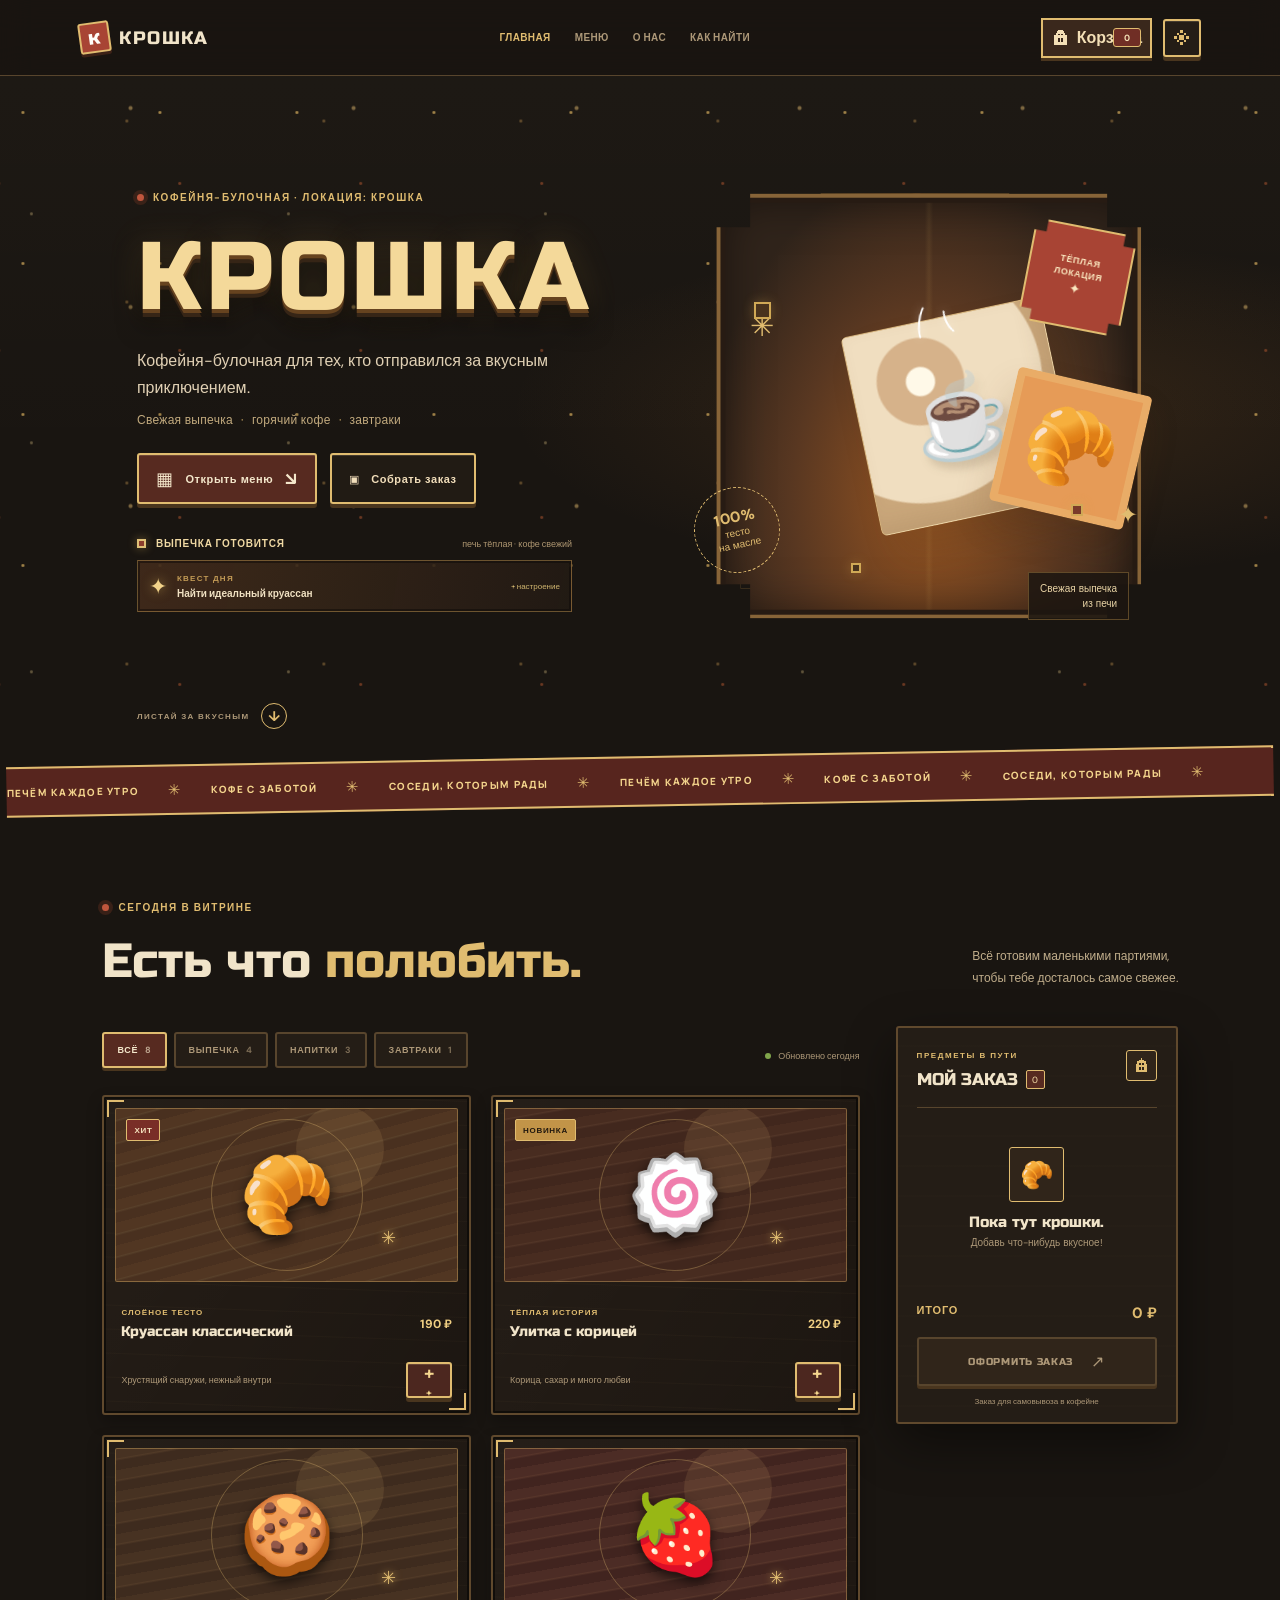
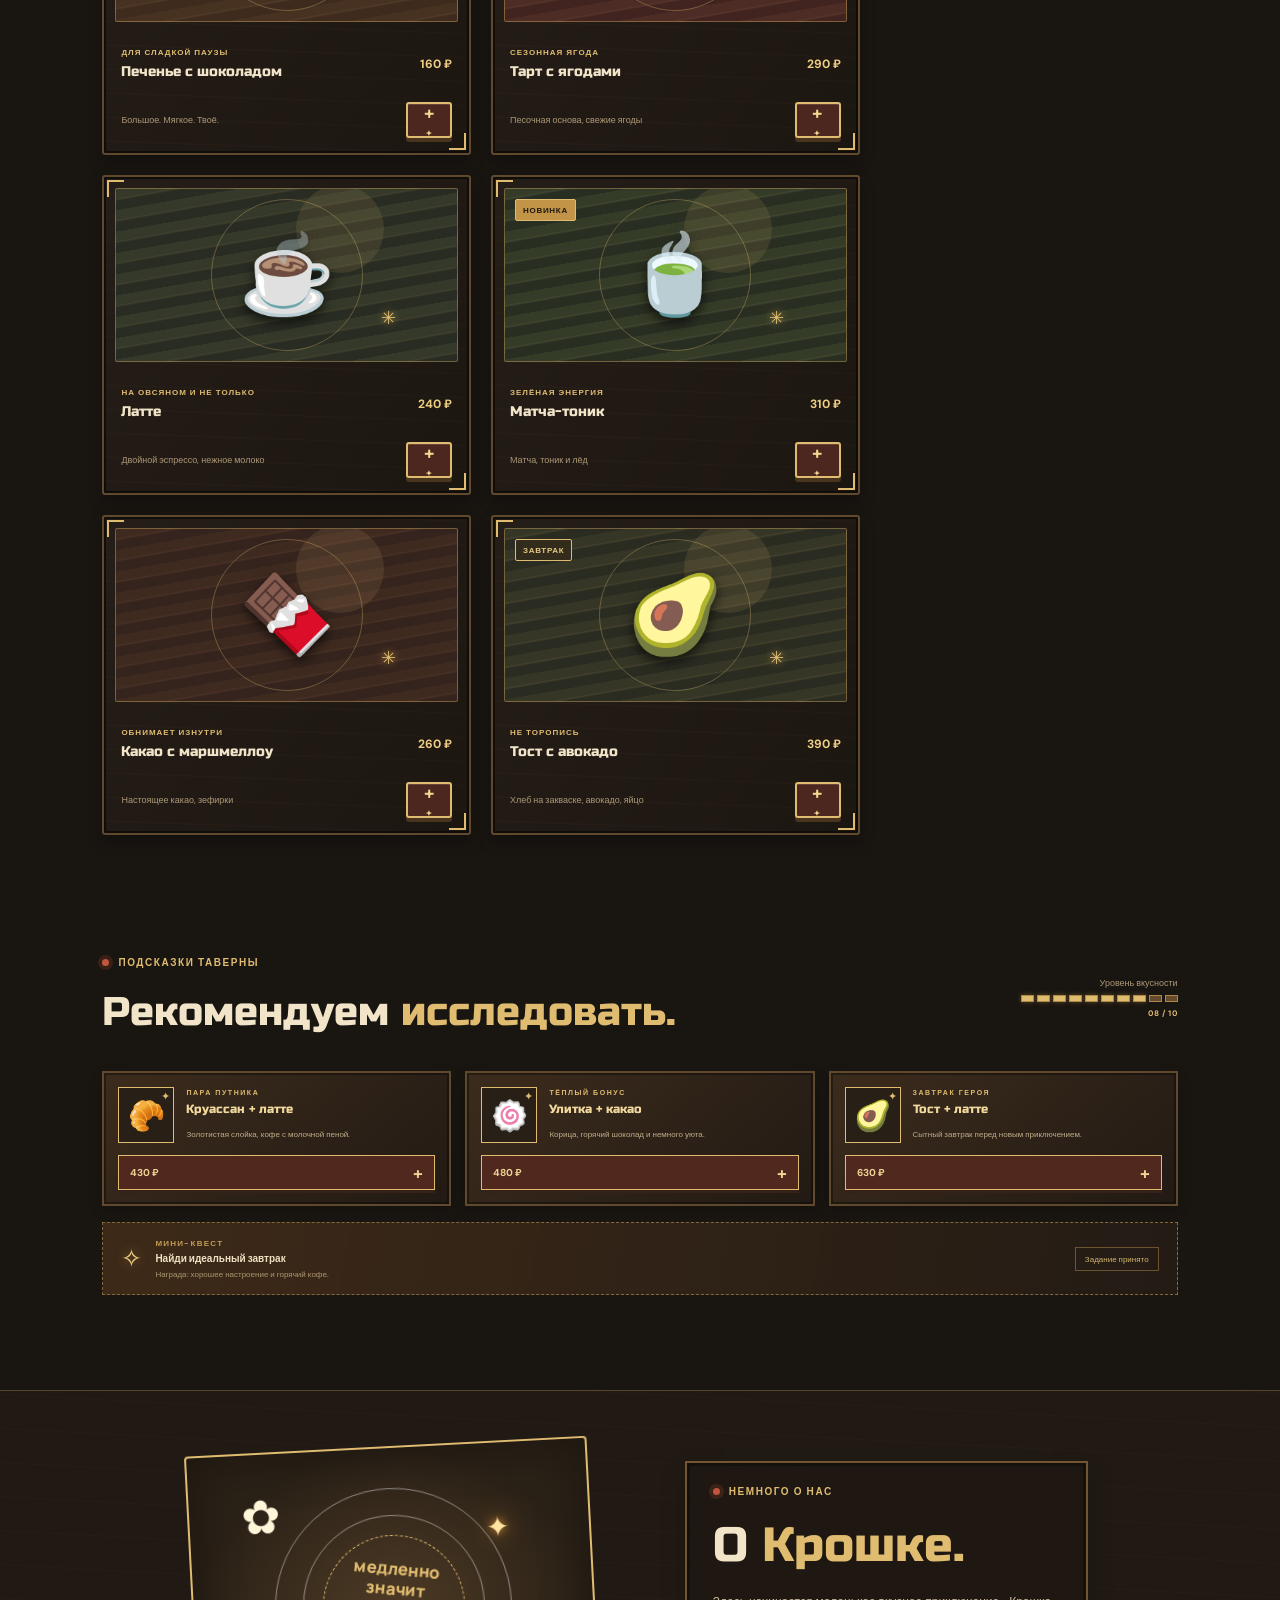
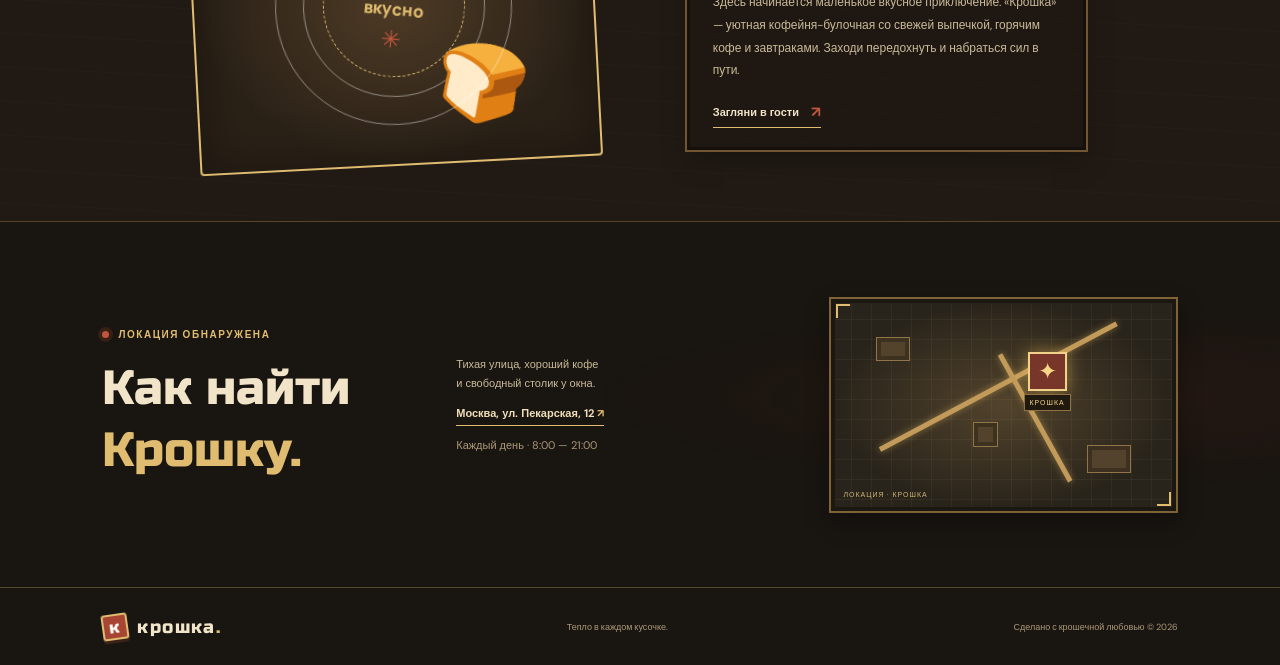
==== commit 6a818804: "Enhance hero section styles and implement responsive design adjustments - Updated the .hero class to" ====
--- a/index.html
+++ b/index.html
@@ -8,7 +8,7 @@
     <title>Крошка — кофейня-пекарня</title>
     <link rel="preconnect" href="https://fonts.googleapis.com">
     <link rel="preconnect" href="https://fonts.gstatic.com" crossorigin>
-    <link href="https://fonts.googleapis.com/css2?family=DM+Sans:wght@400;500;600;700&family=Manrope:wght@400;500;600;700;800&family=Ruslan+Display&display=swap" rel="stylesheet">
+    <link href="https://fonts.googleapis.com/css2?family=DM+Sans:wght@400;500;600;700&family=Manrope:wght@400;500;600;700;800&family=Russo+One&display=swap" rel="stylesheet">
     <link rel="stylesheet" href="style.css">
     <script src="js_main1.js" defer></script>
   </head>
@@ -17,50 +17,60 @@
     <header class="site-header">
       <a class="brand" href="#top" aria-label="Крошка — на главную">
         <span class="brand-mark" aria-hidden="true">к</span>
-        <span>крошка<span class="brand-period">.</span></span>
+        <span>КРОШКА</span>
       </a>
-      <nav class="main-nav" aria-label="Основная навигация">
+      <nav class="main-nav" id="main-navigation" aria-label="Основная навигация">
+        <a href="#top" aria-current="page">Главная</a>
         <a href="#menu">Меню</a>
         <a href="#story">О нас</a>
         <a href="#visit">Как найти</a>
       </nav>
       <div class="header-actions">
-        <a class="header-order" href="#menu">Выбрать вкусное <span aria-hidden="true">↗</span></a>
+        <a class="header-order" href="#cart-title" aria-label="Перейти к заказу">
+          <svg class="header-cart-icon" viewBox="0 0 24 24" aria-hidden="true"><path d="M5 5h2V3h2V1h6v2h2v2h2v3h2v14H3V8h2zm4 2v2h2V7zm4 0v2h2V7zm-5 6v6h3v-6zm5 0v6h3v-6z"/></svg>
+          <span>Корзина</span><span class="header-cart-count" aria-label="Товаров в заказе">0</span>
+        </a>
         <button class="theme-toggle icon-button" type="button" aria-label="Включить светлую тему" title="Сменить тему">
           <svg class="theme-icon theme-icon-sun" viewBox="0 0 24 24" aria-hidden="true"><path d="M10 1h4v4h-4zM10 19h4v4h-4zM1 10h4v4H1zM19 10h4v4h-4zM6 6h3v3H6zM15 6h3v3h-3zM6 15h3v3H6zM15 15h3v3h-3zM9 8h6v8H9z"/></svg>
           <svg class="theme-icon theme-icon-moon" viewBox="0 0 24 24" aria-hidden="true"><path d="M14 1h5v4h3v5h2v6h-3v4h-5v3h-6v-3H6v-4H3v-7h4V5h4V2h3zM14 5v4h-3v5H8v4h4v2h5v-3h3v-5h-4V9h-4z"/></svg>
         </button>
+        <button class="nav-toggle icon-button" type="button" aria-label="Открыть меню навигации" aria-controls="main-navigation" aria-expanded="false">
+          <svg class="nav-icon nav-icon-open" viewBox="0 0 20 20" aria-hidden="true"><path d="M3 4h14v3H3zm0 5h14v3H3zm0 5h14v3H3z"/></svg>
+          <svg class="nav-icon nav-icon-close" viewBox="0 0 20 20" aria-hidden="true"><path d="m4 2 6 6 6-6 2 2-6 6 6 6-2 2-6-6-6 6-2-2 6-6-6-6z"/></svg>
+        </button>
       </div>
     </header>
 
     <main id="top">
       <section class="hero" aria-labelledby="hero-title">
         <div class="hero-copy">
-          <p class="eyebrow"><span class="eyebrow-dot"></span> КОФЕЙНЯ-ПЕКАРНЯ У ДОМА</p>
-          <h1 id="hero-title">Тепло<br>в каждом <span>кусочке<svg viewBox="0 0 310 17" preserveAspectRatio="none" aria-hidden="true"><path d="M4 12C64 3 196 1 306 9"/></svg></span></h1>
-          <p class="hero-description">Свежая выпечка, медленный кофе и место, где можно выдохнуть. Заходи просто так — мы уже скучали.</p>
+          <p class="eyebrow"><span class="eyebrow-dot"></span> КОФЕЙНЯ-БУЛОЧНАЯ · ЛОКАЦИЯ: КРОШКА</p>
+          <h1 id="hero-title">КРОШКА</h1>
+          <p class="hero-description">Кофейня-булочная для тех, кто отправился за вкусным приключением.</p>
+          <p class="hero-flavors">Свежая выпечка <span>·</span> горячий кофе <span>·</span> завтраки</p>
           <div class="hero-actions">
-            <a class="button button-primary" href="#menu">Открыть меню <span aria-hidden="true">↘</span></a>
-            <span class="hero-hours"><span aria-hidden="true">✳</span> Сегодня печём с 8:00</span>
-          </div>
-          <div class="hero-social-proof">
-            <div class="avatar-stack" aria-hidden="true"><span>М</span><span>А</span><span>К</span></div>
-            <p><strong>4.9 из 5</strong><br>по мнению соседей</p>
+            <a class="button button-primary" href="#menu"><span aria-hidden="true">▦</span> Открыть меню <span aria-hidden="true">↘</span></a>
+            <a class="button button-secondary" href="#cart-title"><span aria-hidden="true">▣</span> Собрать заказ</a>
+          </div>
+          <div class="hero-quest-panel">
+            <div class="tavern-status"><span></span><strong>Выпечка готовится</strong><small>печь тёплая · кофе свежий</small></div>
+            <div class="daily-quest"><span class="quest-icon" aria-hidden="true">✦</span><p><small>КВЕСТ ДНЯ</small><strong>Найти идеальный круассан</strong></p><span class="quest-reward">+ настроение</span></div>
           </div>
         </div>
         <div class="hero-art" aria-label="Свежая выпечка и кофе">
-          <div class="hero-sunburst" aria-hidden="true">СДЕЛАНО<br>С ЛЮБОВЬЮ <span>♥</span></div>
+          <div class="hero-sunburst" aria-hidden="true">ТЁПЛАЯ<br>ЛОКАЦИЯ <span>✦</span></div>
           <div class="hero-blob"></div>
           <div class="hero-cup" aria-hidden="true">
             <span class="cup-steam steam-one"></span><span class="cup-steam steam-two"></span>
             <span class="cup-emoji">☕</span>
-            <span class="cup-label">ещё<br>глоточек?</span>
+            <span class="cup-label">согревает<br>в пути</span>
           </div>
           <div class="hero-croissant" aria-hidden="true">🥐</div>
+          <span class="hero-art-tile tile-one" aria-hidden="true"></span><span class="hero-art-tile tile-two" aria-hidden="true"></span><span class="hero-art-tile tile-three" aria-hidden="true"></span>
           <div class="hero-sparkle sparkle-one" aria-hidden="true">✳</div>
           <div class="hero-sparkle sparkle-two" aria-hidden="true">✦</div>
           <div class="hero-sticker" aria-hidden="true"><span>100%</span> тесто<br>на масле</div>
-          <span class="hero-art-caption">Маленькое счастье<br>каждое утро</span>
+          <span class="hero-art-caption">Свежая выпечка<br>из печи</span>
         </div>
         <a class="scroll-cue" href="#menu" aria-label="Прокрутить к меню"><span>ЛИСТАЙ ЗА ВКУСНЫМ</span><b aria-hidden="true">↓</b></a>
       </section>
@@ -138,28 +148,41 @@
           </div>
 
           <aside class="cart-panel" aria-labelledby="cart-title">
-            <div class="cart-heading"><div><p class="eyebrow">ТВОЙ ВЫБОР</p><h2 id="cart-title">Корзина <span class="cart-count" aria-label="Товаров в корзине">0</span></h2></div><span class="cart-bag" aria-hidden="true"><svg viewBox="0 0 20 20"><path d="M5 5h2V3h2V1h2v2h2v2h2v3h2v10H3V8h2zm2 2v2h2V7zm4 0v2h2V7zm-4 5v3h2v-3zm4 0v3h2v-3z"/></svg></span></div>
+            <div class="cart-heading"><div><p class="eyebrow">ПРЕДМЕТЫ В ПУТИ</p><h2 id="cart-title">Мой заказ <span class="cart-count" aria-label="Товаров в заказе">0</span></h2></div><span class="cart-bag" aria-hidden="true"><svg viewBox="0 0 20 20"><path d="M5 5h2V3h2V1h2v2h2v2h2v3h2v10H3V8h2zm2 2v2h2V7zm4 0v2h2V7zm-4 5v3h2v-3zm4 0v3h2v-3z"/></svg></span></div>
             <div class="cart-items" aria-live="polite">
               <div class="cart-empty"><span class="empty-icon" aria-hidden="true">🥐</span><p>Пока тут крошки.</p><span>Добавь что-нибудь вкусное!</span></div>
             </div>
             <div class="cart-summary">
               <div class="cart-subtotal"><span>Итого</span><strong>0 ₽</strong></div>
-              <button class="checkout-button" type="button" disabled>Заказать <span aria-hidden="true">↗</span></button>
+              <button class="checkout-button" type="button" disabled>Оформить заказ <span aria-hidden="true">↗</span></button>
               <p class="cart-hint">Заказ для самовывоза в кофейне</p>
             </div>
           </aside>
         </div>
       </section>
 
+      <section class="recommend-section section-wrap" aria-labelledby="recommend-title">
+        <div class="section-heading recommendation-heading">
+          <div><p class="eyebrow"><span class="eyebrow-dot"></span> ПОДСКАЗКИ ТАВЕРНЫ</p><h2 id="recommend-title">Рекомендуем <span>исследовать.</span></h2></div>
+          <div class="flavor-level"><span>Уровень вкусности</span><div aria-label="Уровень вкусности: 8 из 10"><i></i><i></i><i></i><i></i><i></i><i></i><i></i><i></i><i></i><i></i></div><strong>08 / 10</strong></div>
+        </div>
+        <div class="recommend-grid">
+          <article class="recommend-card"><span class="recommend-art" aria-hidden="true">🥐 <i>✦</i></span><div><p class="eyebrow">ПАРА ПУТНИКА</p><h3>Круассан + латте</h3><span>Золотистая слойка, кофе с молочной пеной.</span></div><button type="button" class="recommend-add" data-combo="croissant,latte" aria-label="Добавить Круассан и Латте в заказ">430 ₽ <span aria-hidden="true">+</span></button></article>
+          <article class="recommend-card"><span class="recommend-art" aria-hidden="true">🍥 <i>✦</i></span><div><p class="eyebrow">ТЁПЛЫЙ БОНУС</p><h3>Улитка + какао</h3><span>Корица, горячий шоколад и немного уюта.</span></div><button type="button" class="recommend-add" data-combo="cinnamon,cocoa" aria-label="Добавить Улитку и Какао в заказ">480 ₽ <span aria-hidden="true">+</span></button></article>
+          <article class="recommend-card"><span class="recommend-art" aria-hidden="true">🥑 <i>✦</i></span><div><p class="eyebrow">ЗАВТРАК ГЕРОЯ</p><h3>Тост + латте</h3><span>Сытный завтрак перед новым приключением.</span></div><button type="button" class="recommend-add" data-combo="toast,latte" aria-label="Добавить Тост и Латте в заказ">630 ₽ <span aria-hidden="true">+</span></button></article>
+        </div>
+        <aside class="quest-note"><span class="quest-note-icon" aria-hidden="true">✧</span><p><small>МИНИ-КВЕСТ</small><strong>Найди идеальный завтрак</strong><span>Награда: хорошее настроение и горячий кофе.</span></p><span class="quest-note-reward">Задание принято</span></aside>
+      </section>
+
       <section class="story-section" id="story">
-        <div class="story-illustration" aria-hidden="true"><div class="story-roundel">медленно<br>значит<br>вкусно <span>✳</span></div><span class="story-bread">🍞</span><span class="story-flower">✿</span></div>
-        <div class="story-copy"><p class="eyebrow"><span class="eyebrow-dot"></span> НЕМНОГО О НАС</p><h2>Не гонимся<br>за <span>идеальным.</span></h2><p>Мы просто встаём пораньше, замешиваем тесто руками и варим кофе так, как любим сами. «Крошка» — это маленькое место для больших выдохов.</p><a class="text-link" href="#visit">Загляни в гости <span aria-hidden="true">↗</span></a></div>
+        <div class="story-illustration" aria-hidden="true"><div class="story-roundel">медленно<br>значит<br>вкусно <span>✳</span></div><span class="story-bread">🍞</span><span class="story-flower">✿</span><span class="story-lantern">✦</span></div>
+        <div class="story-copy"><p class="eyebrow"><span class="eyebrow-dot"></span> НЕМНОГО О НАС</p><h2>О <span>Крошке.</span></h2><p>Здесь начинается маленькое вкусное приключение. «Крошка» — уютная кофейня-булочная со свежей выпечкой, горячим кофе и завтраками. Заходи передохнуть и набраться сил в пути.</p><a class="text-link" href="#visit">Загляни в гости <span aria-hidden="true">↗</span></a></div>
       </section>
 
       <section class="visit-section section-wrap" id="visit">
-        <div><p class="eyebrow"><span class="eyebrow-dot"></span> МЫ РЯДОМ</p><h2>Забегай<br>на <span>огонёк.</span></h2></div>
+        <div><p class="eyebrow"><span class="eyebrow-dot"></span> ЛОКАЦИЯ ОБНАРУЖЕНА</p><h2>Как найти<br><span>Крошку.</span></h2></div>
         <div class="visit-details"><p>Тихая улица, хороший кофе<br>и свободный столик у окна.</p><a href="https://maps.google.com/?q=Москва+ул.+Пекарская+12" target="_blank" rel="noreferrer">Москва, ул. Пекарская, 12 <span aria-hidden="true">↗</span></a><span>Каждый день · 8:00 — 21:00</span></div>
-        <div class="visit-doodle" aria-hidden="true">до встречи <span>☺</span></div>
+        <div class="game-map" role="img" aria-label="Схематичная карта пути к кофейне"><span class="map-road map-road-one"></span><span class="map-road map-road-two"></span><span class="map-block map-block-one"></span><span class="map-block map-block-two"></span><span class="map-block map-block-three"></span><span class="map-pin">✦<small>КРОШКА</small></span><span class="map-location">ЛОКАЦИЯ · КРОШКА</span></div>
       </section>
     </main>
 
@@ -169,5 +192,17 @@
       <span>Сделано с крошечной любовью © 2026</span>
     </footer>
     <div class="toast-region" role="status" aria-live="polite"></div>
+    <dialog class="quest-dialog" aria-labelledby="quest-dialog-title">
+      <div class="quest-window">
+        <button class="quest-close icon-button" type="button" aria-label="Закрыть окно заказа">×</button>
+        <span class="quest-seal" aria-hidden="true">✦</span>
+        <p class="eyebrow"><span class="eyebrow-dot"></span> СООБЩЕНИЕ ИЗ ТАВЕРНЫ</p>
+        <h2 id="quest-dialog-title">Квест выполнен!</h2>
+        <p class="quest-dialog-intro">Ваш заказ собран.</p>
+        <ul class="quest-order-items"></ul>
+        <div class="quest-order-total"><span>Итого</span><strong></strong></div>
+        <button class="quest-continue button button-primary" type="button">Продолжить приключение <span aria-hidden="true">↗</span></button>
+      </div>
+    </dialog>
   </body>
 </html>
--- a/style.css
+++ b/style.css
@@ -61,7 +61,7 @@
 .theme-icon-moon, [data-theme="dark"] .theme-icon-sun { display: none; }
 [data-theme="dark"] .theme-icon-moon { display: block; }
 
-.hero { position: relative; display: grid; min-height: 610px; grid-template-columns: 1.08fr .92fr; align-items: center; overflow: hidden; padding: 64px clamp(24px, 10.7vw, 160px) 93px; }
+.hero { position: relative; display: grid; min-height: 610px; grid-template-columns: minmax(0, 1.08fr) minmax(0, .92fr); align-items: center; overflow: hidden; padding: 64px clamp(24px, 10.7vw, 160px) 93px; }
 .hero-copy { position: relative; z-index: 1; max-width: 590px; }
 .eyebrow { display: flex; align-items: center; gap: 9px; margin: 0; color: var(--muted); font-size: 10px; font-weight: 700; letter-spacing: 1.55px; }
 .eyebrow-dot { display: inline-block; width: 7px; height: 7px; border-radius: 50%; background: var(--orange); box-shadow: 0 0 0 4px color-mix(in srgb, var(--orange) 16%, transparent); }
@@ -564,4 +564,373 @@
 }
 @media (prefers-reduced-motion: reduce) {
   .hero::before, .hero::after { animation: none; }
+}
+
+html { color-scheme: dark; }
+.brand, .hero h1, .section-heading h2, .story-copy h2, .visit-section h2,
+.product-details h3, .cart-heading h2, .cart-empty p, .recommend-card h3,
+.quest-dialog h2 { font-family: "Russo One", "Manrope", sans-serif; font-weight: 400; letter-spacing: 0; }
+.brand { font-size: 18px; letter-spacing: 1.4px; }
+.brand-mark { font-family: "Russo One", sans-serif; }
+.hero {
+  min-height: 680px;
+  background:
+    radial-gradient(ellipse at 79% 49%, rgb(183 115 48 / 17%), transparent 35%),
+    linear-gradient(180deg, rgb(255 228 170 / 2%), transparent 58%);
+}
+.hero h1 {
+  display: inline-block;
+  margin: 20px 0 15px;
+  color: #f4d99a;
+  font-size: clamp(60px, 7.5vw, 112px);
+  letter-spacing: .04em;
+  line-height: 1.13;
+  text-shadow: 0 4px 0 #66431f, 0 8px 0 #362516, 0 15px 25px rgb(0 0 0 / 55%), 0 0 34px rgb(216 166 80 / 20%);
+}
+.hero-description { max-width: 470px; margin-bottom: 11px; color: #e0d0b4; font-size: 16px; line-height: 1.7; }
+.hero-flavors { margin: 0 0 25px; color: #c2aa7e; font-size: 12px; letter-spacing: .3px; }
+.hero-flavors span { padding: 0 5px; color: var(--gold); }
+.hero-actions { flex-wrap: wrap; gap: 13px; }
+.button { min-height: 51px; padding: 0 17px; gap: 12px; font-size: 11px; letter-spacing: .55px; }
+.button-secondary { border: 2px solid var(--gold); background: rgb(36 29 22 / 85%); color: #f2dfbb; box-shadow: 0 4px 0 #49351e, inset 0 1px 0 rgb(255 235 184 / 15%); }
+.button-secondary:hover { background: #39281b; }
+.hero-quest-panel { display: grid; max-width: 435px; gap: 10px; margin-top: 33px; }
+.tavern-status, .daily-quest { display: flex; align-items: center; gap: 10px; }
+.tavern-status > span { width: 9px; height: 9px; flex: 0 0 auto; border: 2px solid #dfc077; background: #8b3d2d; box-shadow: 0 0 10px rgb(227 185 98 / 45%); }
+.tavern-status strong { color: #f0d9a4; font-size: 10px; letter-spacing: .8px; text-transform: uppercase; }
+.tavern-status small { margin-left: auto; color: #ae9671; font-size: 9px; }
+.daily-quest { min-height: 52px; padding: 8px 11px; border: 1px solid rgb(192 151 80 / 45%); background: linear-gradient(100deg, rgb(65 43 27 / 92%), rgb(35 27 20 / 86%)); box-shadow: inset 0 0 0 2px rgb(15 11 8 / 50%); }
+.quest-icon { color: #f2d38a; font-size: 22px; text-shadow: 0 0 12px rgb(237 191 92 / 60%); }
+.daily-quest p, .quest-note p { display: grid; gap: 4px; margin: 0; }
+.daily-quest p small, .quest-note p small { color: #c39b56; font-size: 8px; font-weight: 700; letter-spacing: 1.25px; }
+.daily-quest p strong { color: #f0e1c2; font-size: 10px; }
+.quest-reward { margin-left: auto; color: #d1b670; font-size: 8px; }
+.hero-art { min-height: 475px; }
+.hero-art::before {
+  position: absolute;
+  top: 6%;
+  left: 13%;
+  width: 75%;
+  height: 83%;
+  border: 1px solid rgb(193 148 75 / 25%);
+  background:
+    linear-gradient(90deg, transparent 49%, rgb(183 132 60 / 10%) 50% 51%, transparent 52%),
+    linear-gradient(0deg, transparent 49%, rgb(183 132 60 / 10%) 50% 51%, transparent 52%),
+    radial-gradient(ellipse at 50% 90%, rgb(198 107 43 / 24%), transparent 53%);
+  clip-path: polygon(0 13%, 13% 13%, 13% 4%, 23% 4%, 23% 0, 77% 0, 77% 4%, 87% 4%, 87% 13%, 100% 13%, 100% 100%, 0 100%);
+  content: "";
+}
+.hero-blob {
+  width: min(35vw, 425px);
+  border: 4px solid #876438;
+  border-radius: 6px;
+  background:
+    linear-gradient(90deg, transparent 49%, rgb(229 184 100 / 9%) 50%, transparent 51%),
+    radial-gradient(ellipse at 50% 72%, #995622, #583721 47%, #30241b 78%);
+  box-shadow: inset 0 0 0 5px #271b13, inset 0 0 48px rgb(0 0 0 / 52%), 0 20px 55px rgb(0 0 0 / 42%);
+  clip-path: polygon(0 8%, 8% 8%, 8% 0, 92% 0, 92% 8%, 100% 8%, 100% 92%, 92% 92%, 92% 100%, 8% 100%, 8% 92%, 0 92%);
+  transform: translate(-46%, -49%);
+}
+.hero-cup { border-radius: 6px; }
+.hero-croissant { border-radius: 5px; }
+.hero-sunburst { border-radius: 3px; clip-path: polygon(12% 0, 88% 0, 88% 12%, 100% 12%, 100% 88%, 88% 88%, 88% 100%, 12% 100%, 12% 88%, 0 88%, 0 12%, 12% 12%); }
+.hero-art-tile { position: absolute; z-index: 2; width: 17px; height: 17px; border: 2px solid #d0a956; background: #49331d; box-shadow: 0 0 12px rgb(218 174 83 / 30%); }
+.tile-one { top: 29%; left: 16%; }
+.tile-two { right: 13%; bottom: 26%; width: 12px; height: 12px; background: #793b2a; }
+.tile-three { bottom: 14%; left: 37%; width: 10px; height: 10px; }
+.hero-art-caption { padding: 8px 11px; border: 1px solid rgb(193 148 75 / 40%); background: rgb(29 22 16 / 88%); color: #e8d3a5; }
+.header-actions { gap: 11px; }
+.header-order {
+  min-height: 40px;
+  gap: 8px;
+  padding: 4px 9px;
+  border: 2px solid var(--gold);
+  background: #3a281c;
+  box-shadow: 0 3px 0 #49351e;
+  color: #f3dfb6;
+  font-size: 10px;
+  transition: box-shadow .2s ease, background-color .55s ease, color .55s ease, border-color .55s ease;
+}
+.header-order:hover { box-shadow: 0 0 13px rgb(238 186 85 / 45%), 0 3px 0 #49351e; color: #ffe8ae; }
+.header-order span { border: 0; background: transparent; box-shadow: none; color: inherit; }
+.header-order .header-cart-count { display: grid; min-width: 19px; height: 19px; place-items: center; border: 1px solid var(--gold); background: #702e25; font-size: 9px; }
+.header-cart-icon { width: 17px; height: 17px; fill: currentColor; shape-rendering: crispEdges; }
+.nav-toggle { display: none; }
+.nav-icon { width: 17px; height: 17px; fill: currentColor; shape-rendering: crispEdges; }
+.nav-icon-close { display: none; }
+.nav-toggle[aria-expanded="true"] .nav-icon-open { display: none; }
+.nav-toggle[aria-expanded="true"] .nav-icon-close { display: block; }
+.main-nav { gap: 24px; margin-left: 0; font-size: 10px; letter-spacing: .4px; text-transform: uppercase; }
+.main-nav a[aria-current="page"] { color: var(--gold); }
+.main-nav a:hover { color: #ffdc8c; }
+.menu-section { padding-top: 94px; padding-bottom: 74px; }
+.section-heading { margin-bottom: 33px; }
+.section-heading h2, .story-copy h2, .visit-section h2 { font-size: clamp(31px, 4vw, 48px); line-height: 1.3; }
+.section-heading h2 span, .story-copy h2 span, .visit-section h2 span { color: var(--gold); }
+.section-note { color: #c0ad8b; }
+.catalog-toolbar { align-items: center; }
+.category-tabs { gap: 7px; }
+.category-tab { border-color: var(--line); background: var(--surface); color: var(--muted); font-size: 9px; font-weight: 700; letter-spacing: .7px; text-transform: uppercase; }
+.category-tab.is-active { background: #572a20; color: #f4e7cb; }
+.freshness-note { color: var(--muted); }
+.product-grid { gap: 20px; }
+.product-card { padding: 11px; }
+.product-art { min-height: 174px; }
+.product-details { min-height: 78px; align-items: center; }
+.product-details h3 { font-size: 14px; }
+.product-price { color: #f0cf83; }
+.product-footer { min-height: 42px; }
+.add-button { width: auto; min-width: 46px; height: 36px; padding: 0 11px; gap: 6px; font-size: 10px; font-weight: 700; letter-spacing: .4px; white-space: nowrap; }
+.add-button::before { content: "+"; font-size: 18px; line-height: 1; }
+.cart-panel { scroll-margin-top: 96px; }
+.cart-heading .eyebrow { color: var(--gold); }
+.cart-heading h2 { font-size: 17px; text-transform: uppercase; }
+.cart-item-icon { display: grid; width: 36px; height: 36px; grid-column: 1; grid-row: 1 / span 2; place-items: center; border: 1px solid var(--gold); background: var(--surface-soft); box-shadow: inset 0 0 0 3px rgb(16 12 8 / 40%); font-size: 19px; }
+.cart-row-info { display: grid; grid-template-columns: 42px minmax(0, 1fr); grid-template-rows: auto auto; align-items: center; gap: 2px 7px; }
+.cart-row-name { grid-column: 2; grid-row: 1; font-size: 10px; }
+.cart-row-price { grid-column: 2; grid-row: 2; }
+.cart-row-total { color: var(--gold); }
+.cart-summary .cart-subtotal > span { color: var(--gold); font-weight: 700; letter-spacing: .8px; text-transform: uppercase; }
+.cart-summary .checkout-button { justify-content: center; gap: 18px; min-height: 49px; font-family: "Russo One", sans-serif; font-size: 10px; letter-spacing: .7px; text-transform: uppercase; }
+.recommend-section { padding-top: 47px; padding-bottom: 95px; }
+.recommendation-heading { align-items: center; }
+.recommendation-heading h2 { font-size: clamp(26px, 3.3vw, 40px); }
+.flavor-level { display: grid; justify-items: end; gap: 6px; color: var(--muted); font-size: 9px; }
+.flavor-level div { display: flex; gap: 3px; }
+.flavor-level i { width: 13px; height: 7px; border: 1px solid #ad8746; background: #654b2c; }
+.flavor-level i:nth-child(-n+8) { background: var(--gold); box-shadow: 0 0 5px rgb(220 174 84 / 34%); }
+.flavor-level strong { color: var(--gold); font-size: 8px; letter-spacing: .6px; }
+.recommend-grid { display: grid; grid-template-columns: repeat(3, minmax(0, 1fr)); gap: 14px; }
+.recommend-card {
+  display: grid;
+  min-width: 0;
+  grid-template-columns: 56px minmax(0, 1fr);
+  align-items: center;
+  gap: 12px;
+  padding: 14px;
+  border: 2px solid #60492d;
+  background: linear-gradient(140deg, rgb(62 45 29 / 94%), rgb(34 26 20 / 97%));
+  box-shadow: inset 0 0 0 2px rgb(10 8 6 / 45%), 0 5px 12px rgb(0 0 0 / 18%);
+  transition: transform .22s ease, border-color .22s ease, box-shadow .22s ease;
+}
+.recommend-card:hover { border-color: var(--gold); box-shadow: 0 0 15px rgb(216 174 94 / 18%), 0 9px 20px rgb(0 0 0 / 30%); transform: translateY(-3px); }
+.recommend-art { position: relative; display: grid; width: 56px; height: 56px; place-items: center; border: 1px solid var(--gold); background: #281f17; font-size: 30px; }
+.recommend-art i { position: absolute; top: 1px; right: 3px; color: var(--gold); font-size: 11px; font-style: normal; }
+.recommend-card .eyebrow { margin-bottom: 4px; font-size: 7px; }
+.recommend-card h3 { margin: 0 0 4px; color: #f1d99e; font-size: 12px; line-height: 1.35; }
+.recommend-card > div > span { color: #c0ad8b; font-size: 8px; line-height: 1.5; }
+.recommend-add { display: flex; min-height: 35px; grid-column: 1 / -1; align-items: center; justify-content: space-between; padding: 0 11px; border: 1px solid var(--gold); background: #50281e; box-shadow: 0 3px 0 #342117; color: #f0d495; cursor: pointer; font-size: 10px; font-weight: 700; transition: background .18s ease, box-shadow .18s ease, transform .18s ease; }
+.recommend-add:hover { background: #703629; box-shadow: 0 0 11px rgb(238 186 85 / 35%), 0 3px 0 #342117; }
+.recommend-add:active { transform: translateY(2px); box-shadow: 0 1px 0 #342117; }
+.recommend-add span { font-size: 17px; }
+.quest-note { display: flex; min-height: 73px; align-items: center; gap: 13px; margin-top: 16px; padding: 13px 18px; border: 1px dashed #86693a; background: linear-gradient(100deg, rgb(84 54 29 / 62%), rgb(38 29 21 / 80%)); }
+.quest-note-icon { color: #f2d38a; font-size: 25px; text-shadow: 0 0 12px rgb(237 191 92 / 50%); }
+.quest-note p strong { color: #f0e1c2; font-size: 10px; }
+.quest-note p > span { color: #ae9671; font-size: 8px; }
+.quest-note-reward { margin-left: auto; padding: 6px 9px; border: 1px solid rgb(192 151 80 / 45%); color: #d1b670; font-size: 8px; }
+.story-section { min-height: 390px; gap: 7vw; }
+.story-illustration { min-height: 320px; }
+.story-copy { max-width: 500px; padding: 22px 26px; border: 2px solid #725632; background: rgb(31 23 17 / 66%); box-shadow: inset 0 0 0 3px rgb(10 8 6 / 48%), 0 12px 25px rgb(0 0 0 / 20%); }
+.story-copy h2 { margin-bottom: 14px; }
+.story-copy > p:not(.eyebrow) { color: #c9b999; }
+.story-lantern { position: absolute; top: 21%; right: 20%; color: #ffe3a1; font-size: 28px; text-shadow: 0 0 8px #d29037, 0 0 25px #d29037; animation: lantern-glow 4s ease-in-out infinite; }
+.visit-section { min-height: 365px; grid-template-columns: minmax(0, .85fr) minmax(240px, .9fr) minmax(200px, .9fr); gap: 25px; }
+.visit-details { z-index: 1; }
+.visit-details p { color: #c9b999; }
+.visit-details a { color: #f1dfba; }
+.game-map { position: relative; min-height: 216px; overflow: hidden; border: 2px solid #806237; background-color: #25231a; background-image: linear-gradient(90deg, rgb(236 206 145 / 5%) 1px, transparent 1px), linear-gradient(rgb(236 206 145 / 5%) 1px, transparent 1px), radial-gradient(ellipse at 50% 50%, #52432c, #29241b 68%); background-size: 20px 20px, 20px 20px, auto; box-shadow: inset 0 0 0 4px #1b1711, 0 9px 23px rgb(0 0 0 / 30%); }
+.game-map::before, .game-map::after { position: absolute; width: 12px; height: 12px; border: 2px solid var(--gold); content: ""; }
+.game-map::before { top: 5px; left: 5px; border-right: 0; border-bottom: 0; }
+.game-map::after { right: 5px; bottom: 5px; border-top: 0; border-left: 0; }
+.map-road { position: absolute; z-index: 1; height: 5px; background: #c29b5b; box-shadow: 0 0 7px rgb(234 191 104 / 45%); transform-origin: left; }
+.map-road-one { top: 70%; left: 14%; width: 78%; transform: rotate(-28deg); }
+.map-road-two { top: 25%; left: 49%; width: 42%; transform: rotate(61deg); }
+.map-block { position: absolute; z-index: 1; display: block; border: 1px solid #927449; background: #53422c; box-shadow: inset 0 0 0 4px rgb(20 16 12 / 35%); }
+.map-block-one { top: 18%; left: 13%; width: 34px; height: 24px; }
+.map-block-two { right: 13%; bottom: 18%; width: 44px; height: 28px; }
+.map-block-three { top: 58%; left: 41%; width: 25px; height: 25px; }
+.map-pin { position: absolute; z-index: 2; top: 25%; left: 57%; display: grid; width: 39px; height: 39px; place-items: center; border: 2px solid #f1d28a; background: #78362b; box-shadow: 0 0 17px rgb(247 195 94 / 50%); color: #f6d787; font-size: 23px; animation: map-pulse 3s ease-in-out infinite; }
+.map-pin small { position: absolute; top: 40px; padding: 3px 5px; border: 1px solid #907044; background: #201910; font-size: 7px; letter-spacing: 1px; }
+.map-location { position: absolute; bottom: 12px; left: 12px; color: #ceb477; font-size: 7px; letter-spacing: 1px; }
+.quest-dialog { width: min(460px, calc(100vw - 28px)); max-width: none; max-height: min(90vh, 700px); overflow-y: auto; padding: 0; border: 0; background: transparent; color: var(--ink); }
+.quest-dialog::backdrop { background: rgb(9 7 5 / 82%); backdrop-filter: blur(5px); }
+.quest-window { position: relative; display: grid; justify-items: center; padding: 34px 30px 30px; border: 3px solid #9b7742; background: radial-gradient(ellipse at 50% 0%, rgb(164 106 45 / 20%), transparent 55%), #221a13; box-shadow: inset 0 0 0 5px #17110c, inset 0 0 0 7px #684c2c, 0 20px 70px rgb(0 0 0 / 55%); text-align: center; }
+.quest-window::before, .quest-window::after { position: absolute; width: 20px; height: 20px; border: 2px solid #e4c078; content: ""; }
+.quest-window::before { top: 7px; left: 7px; border-right: 0; border-bottom: 0; }
+.quest-window::after { right: 7px; bottom: 7px; border-top: 0; border-left: 0; }
+.quest-close { position: absolute; top: 12px; right: 12px; z-index: 1; width: 34px; height: 34px; font-size: 20px; }
+.quest-seal { display: grid; width: 50px; height: 50px; margin-bottom: 15px; place-items: center; border: 2px solid var(--gold); background: #50301e; box-shadow: 0 0 18px rgb(226 181 90 / 27%); color: #f6d88d; font-size: 26px; }
+.quest-window > .eyebrow { justify-content: center; font-size: 8px; }
+.quest-dialog h2 { margin: 14px 0 7px; color: #f2d28a; font-size: clamp(23px, 7vw, 32px); text-transform: uppercase; }
+.quest-dialog-intro { margin: 0 0 13px; color: #c9b999; font-size: 13px; }
+.quest-order-items { display: grid; width: 100%; gap: 8px; max-height: 220px; overflow-y: auto; margin: 0; padding: 0 2px 12px; list-style: none; }
+.quest-order-items li { padding: 10px 12px; border: 1px solid #655033; background: #30241a; color: #f0e1c2; font-size: 12px; text-align: left; }
+.quest-order-total { display: flex; width: 100%; justify-content: space-between; padding: 13px 1px 17px; border-top: 1px solid #695333; color: #e6d2ac; font-size: 12px; text-transform: uppercase; }
+.quest-order-total strong { color: #f2d28a; font-size: 17px; }
+.quest-continue { width: 100%; justify-content: space-between; }
+.quest-dialog[open] .quest-window { animation: quest-appear .32s cubic-bezier(.2,.8,.2,1) both; }
+@keyframes quest-appear { from { opacity: 0; transform: translateY(14px) scale(.97); } to { opacity: 1; transform: translateY(0) scale(1); } }
+@keyframes lantern-glow { 0%, 100% { opacity: .72; filter: brightness(.9); } 50% { opacity: 1; filter: brightness(1.3); } }
+@keyframes map-pulse { 0%, 100% { box-shadow: 0 0 12px rgb(247 195 94 / 35%); } 50% { box-shadow: 0 0 23px rgb(247 195 94 / 73%); } }
+[data-theme="light"] .hero { background: radial-gradient(ellipse at 79% 49%, rgb(185 123 53 / 13%), transparent 37%), linear-gradient(180deg, #eee4d0, #e8d9bc); }
+[data-theme="light"] .hero-description, [data-theme="light"] .hero-flavors { color: #69543b; }
+[data-theme="light"] .hero h1 { color: #815126; text-shadow: 0 3px 0 #bfa170, 0 6px 0 #e5d2b2, 0 12px 24px rgb(80 53 27 / 20%); }
+[data-theme="light"] .hero-art::before { border-color: rgb(121 83 41 / 30%); }
+[data-theme="light"] .hero-quest-panel .daily-quest { background: linear-gradient(100deg, #e4d4b4, #f3e9d6); }
+[data-theme="light"] .daily-quest p strong, [data-theme="light"] .tavern-status strong { color: #49331f; }
+[data-theme="light"] .tavern-status small { color: #776043; }
+[data-theme="light"] .button-secondary { background: #f2e7d3; color: #54351f; }
+[data-theme="light"] .header-order { background: #f0e3cb; color: #54351f; }
+[data-theme="light"] .recommend-card { border-color: #ad8a58; background: linear-gradient(140deg, #f0e5cf, #e3d2b3); box-shadow: inset 0 0 0 2px rgb(90 62 32 / 8%), 0 5px 12px rgb(65 42 19 / 10%); }
+[data-theme="light"] .recommend-card h3, [data-theme="light"] .quest-note p strong { color: #49331f; }
+[data-theme="light"] .recommend-card > div > span, [data-theme="light"] .quest-note p > span { color: #705c3f; }
+[data-theme="light"] .recommend-art { background: #e4d4b5; }
+[data-theme="light"] .recommend-add { background: #e9d4a2; color: #49331f; }
+[data-theme="light"] .quest-note { background: linear-gradient(100deg, #ead9b7, #f2e8d4); }
+[data-theme="light"] .story-section { background-color: #e5d7bf; background-image: repeating-linear-gradient(3deg, transparent 0 17px, rgb(115 80 43 / 4%) 18px, transparent 19px 34px); }
+[data-theme="light"] .story-illustration { background: radial-gradient(ellipse at center, #c5a675, #e8dcc5 69%); }
+[data-theme="light"] .story-copy { border-color: #a78959; background: rgb(249 241 223 / 92%); box-shadow: inset 0 0 0 3px rgb(90 62 32 / 8%), 0 12px 25px rgb(65 42 19 / 12%); }
+[data-theme="light"] .story-copy > p:not(.eyebrow) { color: #705c3f; }
+[data-theme="light"] .game-map { border-color: #a78959; background-color: #e0d1b3; background-image: linear-gradient(90deg, rgb(83 58 29 / 10%) 1px, transparent 1px), linear-gradient(rgb(83 58 29 / 10%) 1px, transparent 1px), radial-gradient(ellipse at 50% 50%, #d2bb8f, #eadfc8 68%); }
+[data-theme="light"] .map-block { border-color: #9a7848; background: #c4a571; }
+[data-theme="light"] .map-pin small { background: #f1e3c8; }
+[data-theme="light"] .visit-details p { color: #705c3f; }
+[data-theme="light"] .visit-details a { color: #49331f; }
+[data-theme="light"] .product-card { border-color: #ad8a58; background-color: #f4ead6; background-image: repeating-linear-gradient(2deg, transparent 0 11px, rgb(123 87 43 / 4%) 12px, transparent 13px 24px), linear-gradient(125deg, rgb(255 255 255 / 42%), transparent 50%, rgb(104 75 40 / 6%)); box-shadow: inset 0 0 0 2px rgb(95 65 34 / 7%), 0 7px 15px rgb(65 42 19 / 10%); }
+[data-theme="light"] .product-card::before, [data-theme="light"] .product-card::after { border-color: #8a683a; }
+[data-theme="light"] .product-card:hover { box-shadow: inset 0 0 0 2px rgb(95 65 34 / 7%), 0 0 17px rgb(150 107 49 / 17%), 0 12px 24px rgb(65 42 19 / 14%); }
+[data-theme="light"] .product-price { color: #805621; }
+[data-theme="light"] .cart-panel { background-image: repeating-linear-gradient(0deg, transparent 0 15px, rgb(123 87 43 / 4%) 16px, transparent 17px 30px); }
+[data-theme="light"] .cart-item-icon { box-shadow: inset 0 0 0 3px rgb(95 65 34 / 8%); }
+[data-theme="light"] .quest-dialog::backdrop { background: rgb(22 15 9 / 68%); }
+[data-theme="light"] .quest-window { border-color: #a78959; background: radial-gradient(ellipse at 50% 0%, rgb(164 106 45 / 12%), transparent 55%), #f5ead3; box-shadow: inset 0 0 0 5px #e7d7b8, inset 0 0 0 7px #ab8955, 0 20px 70px rgb(0 0 0 / 32%); }
+[data-theme="light"] .quest-dialog-intro, [data-theme="light"] .quest-order-total { color: #705c3f; }
+[data-theme="light"] .quest-order-items li { border-color: #c5a875; background: #ece0c5; color: #49331f; }
+[data-theme="light"] .quest-order-total { border-color: #c5a875; }
+[data-theme="light"] .quest-order-total strong { color: #805621; }
+
+@media (max-width: 1050px) {
+  .main-nav { gap: 13px; }
+  .hero { min-height: 625px; }
+  .hero-art { transform: scale(.87); }
+  .menu-layout { grid-template-columns: minmax(0, 1fr) 255px; }
+  .product-grid { gap: 13px; }
+  .recommend-grid { gap: 10px; }
+  .recommend-card { grid-template-columns: 44px minmax(0, 1fr); gap: 9px; padding: 11px; }
+  .recommend-art { width: 44px; height: 44px; font-size: 25px; }
+  .visit-section { grid-template-columns: minmax(0, .8fr) minmax(210px, 1fr) minmax(180px, .8fr); gap: 17px; }
+}
+@media (max-width: 760px) {
+  .site-header { position: sticky; flex-wrap: wrap; }
+  .header-actions { margin-left: auto; }
+  .nav-toggle { display: grid; }
+  .main-nav {
+    position: absolute;
+    top: calc(100% + 1px);
+    right: 0;
+    left: 0;
+    display: grid;
+    gap: 0;
+    margin: 0;
+    padding: 8px 17px 14px;
+    border-bottom: 2px solid var(--gold);
+    background: var(--surface);
+    box-shadow: 0 12px 20px rgb(0 0 0 / 35%);
+    opacity: 0;
+    pointer-events: none;
+    transform: translateY(-8px);
+    transition: opacity .2s ease, transform .2s ease;
+    visibility: hidden;
+  }
+  .main-nav.is-open { opacity: 1; pointer-events: auto; transform: translateY(0); visibility: visible; }
+  .main-nav a, .main-nav a:nth-child(2) { display: flex; min-height: 46px; align-items: center; padding: 0 9px; border-bottom: 1px solid var(--line); font-size: 11px; }
+  .main-nav a:last-child { border-bottom: 0; }
+  .hero { min-height: 605px; grid-template-columns: 1fr .78fr; padding: 59px 6vw 82px; }
+  .hero h1 { font-size: clamp(67px, 11vw, 92px); }
+  .hero-art { min-height: 380px; }
+  .hero-blob { width: 350px; }
+  .hero-quest-panel { max-width: 390px; margin-top: 24px; }
+  .menu-layout { grid-template-columns: 1fr; }
+  .product-art { min-height: 148px; }
+  .cart-panel { scroll-margin-top: 78px; }
+  .recommend-grid { grid-template-columns: repeat(2, minmax(0, 1fr)); }
+  .recommend-card:last-child { grid-column: 1 / -1; }
+  .story-section { grid-template-columns: .8fr 1.2fr; gap: 22px; padding: 45px 6vw; }
+  .story-illustration { min-height: 255px; }
+  .story-copy { padding: 20px; }
+  .visit-section { grid-template-columns: 1fr 1fr; gap: 18px; padding-top: 50px; padding-bottom: 50px; }
+  .game-map { grid-column: 1 / -1; min-height: 175px; }
+}
+@media (max-width: 520px) {
+  .site-header { padding-right: 12px; padding-left: 12px; }
+  .brand { gap: 7px; font-size: 15px; letter-spacing: .8px; }
+  .brand-mark { width: 26px; height: 26px; font-size: 15px; }
+  .header-actions { gap: 7px; }
+  .header-order { min-height: 34px; gap: 5px; padding: 3px 5px; }
+  .header-order > span:not(.header-cart-count) { display: none; }
+  .header-order .header-cart-count { min-width: 17px; height: 17px; }
+  .icon-button { width: 32px; height: 32px; }
+  .hero { min-height: 660px; grid-template-columns: 1fr; padding: 53px 21px 65px; }
+  .hero-copy { z-index: 3; }
+  .hero h1 { margin: 16px 0 12px; font-size: clamp(62px, 17vw, 86px); }
+  .hero-description { max-width: 340px; font-size: 14px; }
+  .hero-flavors { max-width: 320px; font-size: 10px; }
+  .hero-actions { gap: 10px; }
+  .button { min-height: 47px; padding: 0 11px; gap: 8px; font-size: 9px; }
+  .hero-quest-panel { max-width: 100%; gap: 8px; margin-top: 22px; }
+  .tavern-status small { font-size: 8px; }
+  .daily-quest { min-height: 47px; }
+  .hero-art { position: absolute; z-index: 1; top: 275px; right: -44px; width: 220px; min-height: 260px; opacity: .27; transform: scale(.69); transform-origin: center; }
+  .hero-art::before { display: none; }
+  .hero-art > * { display: none; }
+  .hero-art .hero-blob, .hero-art .hero-cup, .hero-art .hero-croissant { display: grid; }
+  .hero-art .hero-blob { width: 300px; }
+  .hero-art .hero-cup { width: 165px; height: 165px; }
+  .hero-art .hero-croissant { width: 110px; height: 110px; }
+  .hero-art .tile-one, .hero-art .tile-two { display: block; }
+  .hero .scroll-cue { bottom: 17px; left: 21px; }
+  .menu-section { padding-top: 72px; }
+  .recommend-section { padding-top: 27px; padding-bottom: 67px; }
+  .recommendation-heading { display: flex; align-items: end; gap: 12px; }
+  .recommendation-heading h2 { font-size: 25px; }
+  .flavor-level { flex: 0 0 auto; font-size: 7px; }
+  .flavor-level i { width: 8px; height: 6px; }
+  .recommend-grid { grid-template-columns: 1fr; gap: 10px; }
+  .recommend-card:last-child { grid-column: auto; }
+  .recommend-card { grid-template-columns: 48px minmax(0, 1fr); }
+  .recommend-art { width: 48px; height: 48px; }
+  .quest-note { align-items: start; padding: 12px; }
+  .quest-note-reward { align-self: center; font-size: 7px; }
+  .story-section { grid-template-columns: 1fr; gap: 19px; padding: 36px 20px 39px; }
+  .story-illustration { min-height: 205px; }
+  .story-copy { padding: 19px; }
+  .story-copy h2 { font-size: 32px; }
+  .visit-section { grid-template-columns: minmax(0, 1fr) minmax(0, 1fr); gap: 16px 10px; padding-top: 40px; padding-bottom: 40px; }
+  .visit-section h2 { font-size: 27px; }
+  .visit-details { font-size: 9px; }
+  .game-map { min-height: 156px; }
+  .quest-window { padding: 31px 19px 23px; }
+  .quest-window > .eyebrow { font-size: 7px; }
+  .toast-region { right: 12px; bottom: 12px; left: 12px; }
+}
+@media (max-width: 360px) {
+  .hero-copy { width: 100%; min-width: 0; }
+  .hero h1 { font-size: clamp(45px, 15vw, 54px); }
+  .hero .eyebrow { font-size: 8px; letter-spacing: .8px; }
+  .hero-actions { gap: 7px; }
+  .hero-actions .button { padding-right: 8px; padding-left: 8px; font-size: 8px; }
+  .menu-layout, .catalog, .product-grid, .cart-panel { min-width: 0; width: 100%; }
+  .cart-panel { grid-template-columns: minmax(0, auto) minmax(0, 1fr) minmax(0, auto); gap: 5px; padding: 9px; }
+  .cart-heading { min-width: 0; }
+  .cart-heading h2 { gap: 4px; font-size: 10px; }
+  .cart-count { width: 16px; height: 16px; }
+  .cart-summary { min-width: 0; gap: 5px; }
+  .cart-summary .checkout-button { gap: 4px; padding-right: 7px; padding-left: 7px; font-size: 8px; }
+  .story-copy h2 { overflow-wrap: anywhere; }
+  .recommendation-heading { flex-wrap: wrap; }
+  .flavor-level { justify-items: start; }
+}
+@media (prefers-reduced-motion: reduce) {
+  .story-lantern, .map-pin { animation: none; }
+  .main-nav, .recommend-card { transition: none; }
 }
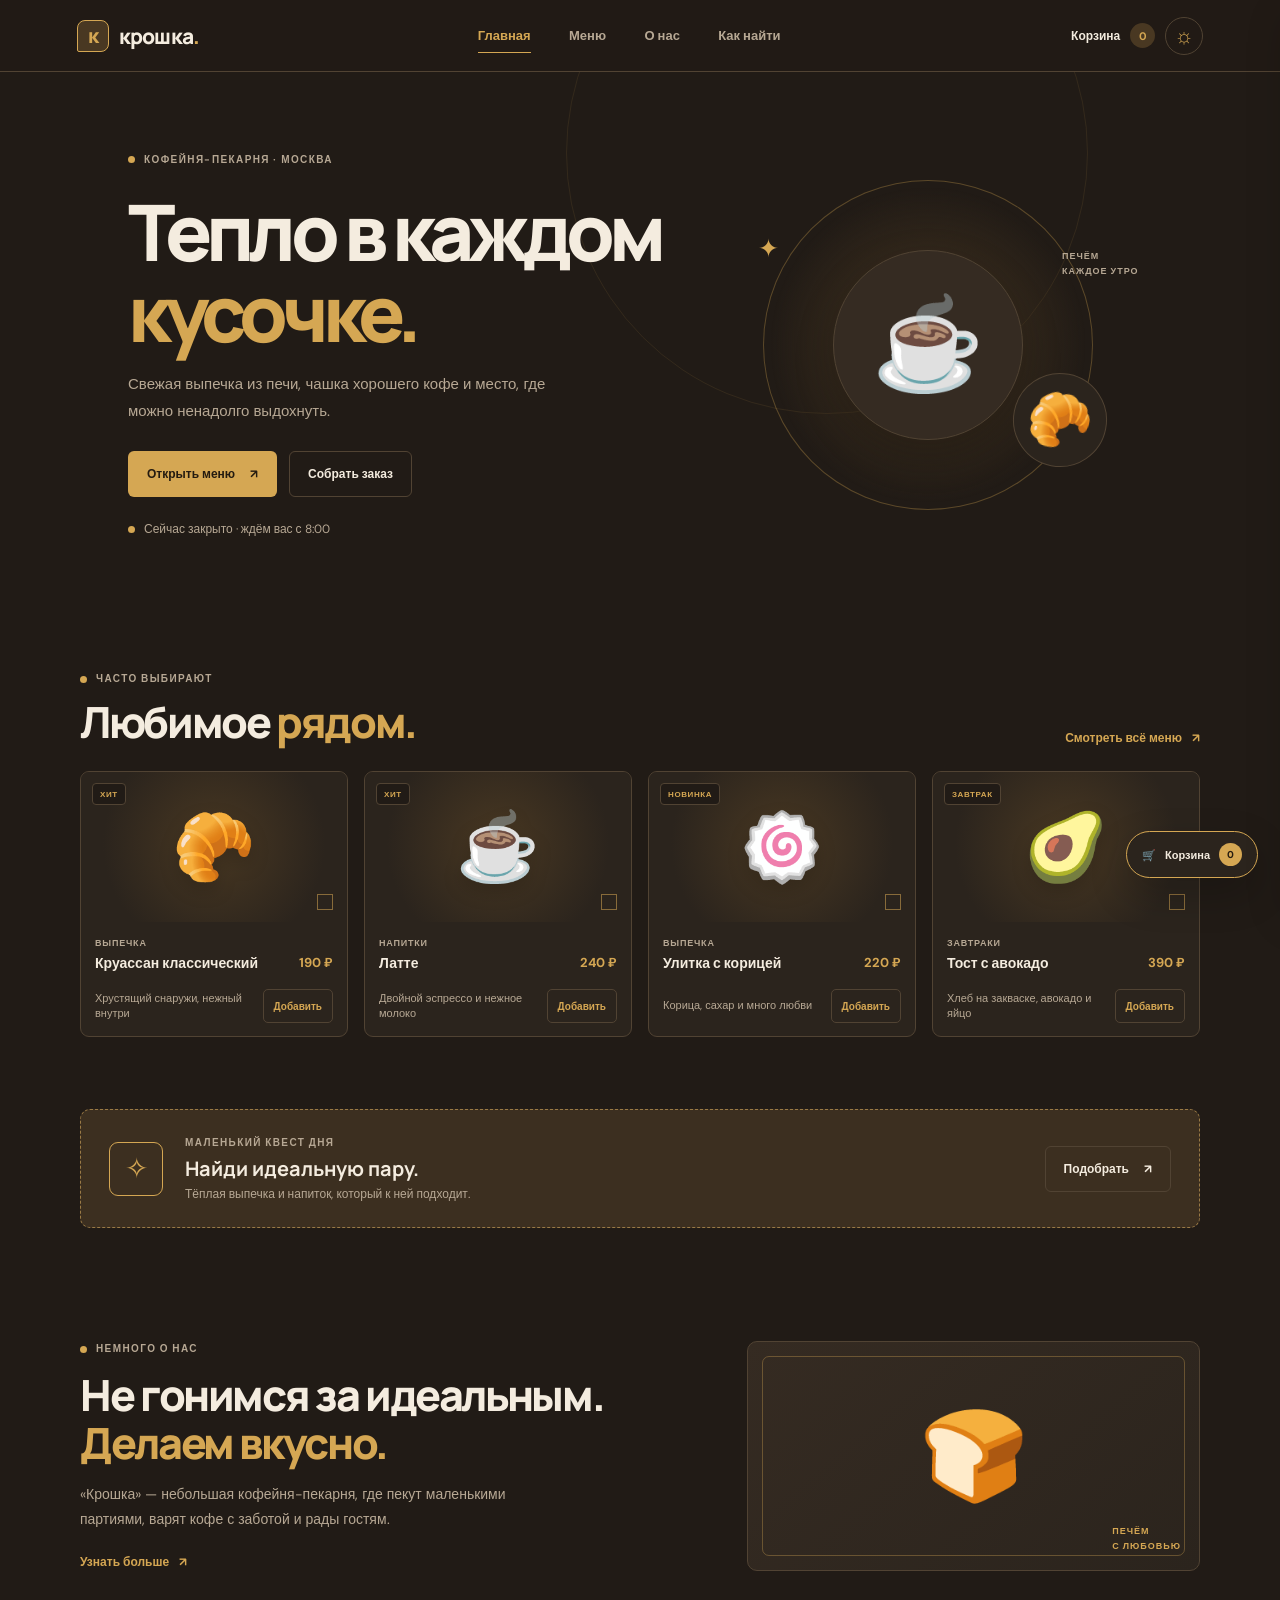
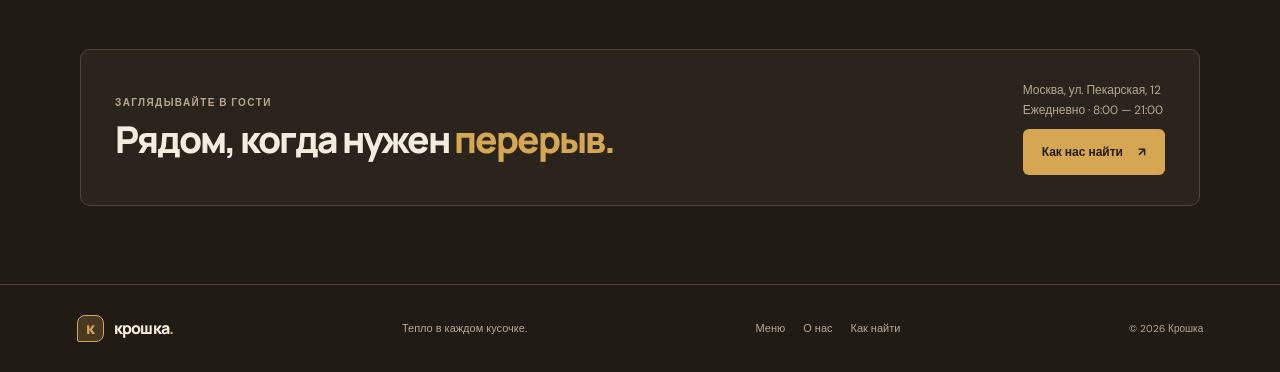
==== commit 7b7e6c6e: "Build Kroshka 2.0 multi-page cafe site Add shared menu data, persistent cart, searchable catalog, an" ====
--- a/index.html
+++ b/index.html
@@ -1,208 +1,68 @@
-<!doctype html>
-<html lang="ru">
-  <head>
-    <meta charset="utf-8">
-    <meta name="viewport" content="width=device-width, initial-scale=1">
-    <meta name="theme-color" content="#191511">
-    <meta name="description" content="Крошка — кофейня-пекарня с тёплой выпечкой, кофе и хорошим настроением.">
-    <title>Крошка — кофейня-пекарня</title>
-    <link rel="preconnect" href="https://fonts.googleapis.com">
-    <link rel="preconnect" href="https://fonts.gstatic.com" crossorigin>
-    <link href="https://fonts.googleapis.com/css2?family=DM+Sans:wght@400;500;600;700&family=Manrope:wght@400;500;600;700;800&family=Russo+One&display=swap" rel="stylesheet">
-    <link rel="stylesheet" href="style.css">
-    <script src="js_main1.js" defer></script>
-  </head>
-  <body>
-    <a class="skip-link" href="#menu">Перейти к меню</a>
-    <header class="site-header">
-      <a class="brand" href="#top" aria-label="Крошка — на главную">
-        <span class="brand-mark" aria-hidden="true">к</span>
-        <span>КРОШКА</span>
-      </a>
-      <nav class="main-nav" id="main-navigation" aria-label="Основная навигация">
-        <a href="#top" aria-current="page">Главная</a>
-        <a href="#menu">Меню</a>
-        <a href="#story">О нас</a>
-        <a href="#visit">Как найти</a>
-      </nav>
-      <div class="header-actions">
-        <a class="header-order" href="#cart-title" aria-label="Перейти к заказу">
-          <svg class="header-cart-icon" viewBox="0 0 24 24" aria-hidden="true"><path d="M5 5h2V3h2V1h6v2h2v2h2v3h2v14H3V8h2zm4 2v2h2V7zm4 0v2h2V7zm-5 6v6h3v-6zm5 0v6h3v-6z"/></svg>
-          <span>Корзина</span><span class="header-cart-count" aria-label="Товаров в заказе">0</span>
-        </a>
-        <button class="theme-toggle icon-button" type="button" aria-label="Включить светлую тему" title="Сменить тему">
-          <svg class="theme-icon theme-icon-sun" viewBox="0 0 24 24" aria-hidden="true"><path d="M10 1h4v4h-4zM10 19h4v4h-4zM1 10h4v4H1zM19 10h4v4h-4zM6 6h3v3H6zM15 6h3v3h-3zM6 15h3v3H6zM15 15h3v3h-3zM9 8h6v8H9z"/></svg>
-          <svg class="theme-icon theme-icon-moon" viewBox="0 0 24 24" aria-hidden="true"><path d="M14 1h5v4h3v5h2v6h-3v4h-5v3h-6v-3H6v-4H3v-7h4V5h4V2h3zM14 5v4h-3v5H8v4h4v2h5v-3h3v-5h-4V9h-4z"/></svg>
-        </button>
-        <button class="nav-toggle icon-button" type="button" aria-label="Открыть меню навигации" aria-controls="main-navigation" aria-expanded="false">
-          <svg class="nav-icon nav-icon-open" viewBox="0 0 20 20" aria-hidden="true"><path d="M3 4h14v3H3zm0 5h14v3H3zm0 5h14v3H3z"/></svg>
-          <svg class="nav-icon nav-icon-close" viewBox="0 0 20 20" aria-hidden="true"><path d="m4 2 6 6 6-6 2 2-6 6 6 6-2 2-6-6-6 6-2-2 6-6-6-6z"/></svg>
-        </button>
-      </div>
-    </header>
-
-    <main id="top">
-      <section class="hero" aria-labelledby="hero-title">
-        <div class="hero-copy">
-          <p class="eyebrow"><span class="eyebrow-dot"></span> КОФЕЙНЯ-БУЛОЧНАЯ · ЛОКАЦИЯ: КРОШКА</p>
-          <h1 id="hero-title">КРОШКА</h1>
-          <p class="hero-description">Кофейня-булочная для тех, кто отправился за вкусным приключением.</p>
-          <p class="hero-flavors">Свежая выпечка <span>·</span> горячий кофе <span>·</span> завтраки</p>
-          <div class="hero-actions">
-            <a class="button button-primary" href="#menu"><span aria-hidden="true">▦</span> Открыть меню <span aria-hidden="true">↘</span></a>
-            <a class="button button-secondary" href="#cart-title"><span aria-hidden="true">▣</span> Собрать заказ</a>
-          </div>
-          <div class="hero-quest-panel">
-            <div class="tavern-status"><span></span><strong>Выпечка готовится</strong><small>печь тёплая · кофе свежий</small></div>
-            <div class="daily-quest"><span class="quest-icon" aria-hidden="true">✦</span><p><small>КВЕСТ ДНЯ</small><strong>Найти идеальный круассан</strong></p><span class="quest-reward">+ настроение</span></div>
-          </div>
-        </div>
-        <div class="hero-art" aria-label="Свежая выпечка и кофе">
-          <div class="hero-sunburst" aria-hidden="true">ТЁПЛАЯ<br>ЛОКАЦИЯ <span>✦</span></div>
-          <div class="hero-blob"></div>
-          <div class="hero-cup" aria-hidden="true">
-            <span class="cup-steam steam-one"></span><span class="cup-steam steam-two"></span>
-            <span class="cup-emoji">☕</span>
-            <span class="cup-label">согревает<br>в пути</span>
-          </div>
-          <div class="hero-croissant" aria-hidden="true">🥐</div>
-          <span class="hero-art-tile tile-one" aria-hidden="true"></span><span class="hero-art-tile tile-two" aria-hidden="true"></span><span class="hero-art-tile tile-three" aria-hidden="true"></span>
-          <div class="hero-sparkle sparkle-one" aria-hidden="true">✳</div>
-          <div class="hero-sparkle sparkle-two" aria-hidden="true">✦</div>
-          <div class="hero-sticker" aria-hidden="true"><span>100%</span> тесто<br>на масле</div>
-          <span class="hero-art-caption">Свежая выпечка<br>из печи</span>
-        </div>
-        <a class="scroll-cue" href="#menu" aria-label="Прокрутить к меню"><span>ЛИСТАЙ ЗА ВКУСНЫМ</span><b aria-hidden="true">↓</b></a>
-      </section>
-
-      <section class="ticker" aria-label="Наши ценности">
-        <div class="ticker-track" aria-hidden="true">
-          <span>ПЕЧЁМ КАЖДОЕ УТРО</span><i>✳</i><span>КОФЕ С ЗАБОТОЙ</span><i>✳</i><span>СОСЕДИ, КОТОРЫМ РАДЫ</span><i>✳</i><span>ПЕЧЁМ КАЖДОЕ УТРО</span><i>✳</i><span>КОФЕ С ЗАБОТОЙ</span><i>✳</i><span>СОСЕДИ, КОТОРЫМ РАДЫ</span><i>✳</i>
-        </div>
-      </section>
-
-      <section class="menu-section section-wrap" id="menu" aria-labelledby="menu-title">
-        <div class="section-heading">
-          <div>
-            <p class="eyebrow"><span class="eyebrow-dot"></span> СЕГОДНЯ В ВИТРИНЕ</p>
-            <h2 id="menu-title">Есть что <span>полюбить.</span></h2>
-          </div>
-          <p class="section-note">Всё готовим маленькими партиями,<br>чтобы тебе досталось самое свежее.</p>
-        </div>
-
-        <div class="menu-layout">
-          <div class="catalog">
-            <div class="catalog-toolbar">
-              <div class="category-tabs" role="group" aria-label="Категории меню">
-                <button class="category-tab is-active" type="button" data-category="all" aria-pressed="true">Всё <span>8</span></button>
-                <button class="category-tab" type="button" data-category="bakery" aria-pressed="false">Выпечка <span>4</span></button>
-                <button class="category-tab" type="button" data-category="drinks" aria-pressed="false">Напитки <span>3</span></button>
-                <button class="category-tab" type="button" data-category="breakfast" aria-pressed="false">Завтраки <span>1</span></button>
-              </div>
-              <span class="freshness-note"><span></span> Обновлено сегодня</span>
-            </div>
-
-            <div class="product-grid" aria-live="polite">
-              <article class="product-card" data-category="bakery">
-                <div class="product-art art-croissant"><span class="product-art-emoji" aria-hidden="true">🥐</span><span class="product-badge">ХИТ</span><span class="art-sparkle" aria-hidden="true">✳</span></div>
-                <div class="product-details"><div><p class="product-kind">СЛОЁНОЕ ТЕСТО</p><h3>Круассан классический</h3></div><p class="product-price">190 ₽</p></div>
-                <div class="product-footer"><span>Хрустящий снаружи, нежный внутри</span><button class="add-button" type="button" data-product-id="croissant" aria-label="Добавить Круассан классический в корзину">+</button></div>
-              </article>
-              <article class="product-card" data-category="bakery">
-                <div class="product-art art-cinnamon"><span class="product-art-emoji" aria-hidden="true">🍥</span><span class="product-badge badge-new">НОВИНКА</span><span class="art-sparkle" aria-hidden="true">✳</span></div>
-                <div class="product-details"><div><p class="product-kind">ТЁПЛАЯ ИСТОРИЯ</p><h3>Улитка с корицей</h3></div><p class="product-price">220 ₽</p></div>
-                <div class="product-footer"><span>Корица, сахар и много любви</span><button class="add-button" type="button" data-product-id="cinnamon" aria-label="Добавить Улитку с корицей в корзину">+</button></div>
-              </article>
-              <article class="product-card" data-category="bakery">
-                <div class="product-art art-cookie"><span class="product-art-emoji" aria-hidden="true">🍪</span><span class="art-sparkle" aria-hidden="true">✳</span></div>
-                <div class="product-details"><div><p class="product-kind">ДЛЯ СЛАДКОЙ ПАУЗЫ</p><h3>Печенье с шоколадом</h3></div><p class="product-price">160 ₽</p></div>
-                <div class="product-footer"><span>Большое. Мягкое. Твоё.</span><button class="add-button" type="button" data-product-id="cookie" aria-label="Добавить Печенье с шоколадом в корзину">+</button></div>
-              </article>
-              <article class="product-card" data-category="bakery">
-                <div class="product-art art-tart"><span class="product-art-emoji" aria-hidden="true">🍓</span><span class="art-sparkle" aria-hidden="true">✳</span></div>
-                <div class="product-details"><div><p class="product-kind">СЕЗОННАЯ ЯГОДА</p><h3>Тарт с ягодами</h3></div><p class="product-price">290 ₽</p></div>
-                <div class="product-footer"><span>Песочная основа, свежие ягоды</span><button class="add-button" type="button" data-product-id="tart" aria-label="Добавить Тарт с ягодами в корзину">+</button></div>
-              </article>
-              <article class="product-card" data-category="drinks">
-                <div class="product-art art-latte"><span class="product-art-emoji" aria-hidden="true">☕</span><span class="art-sparkle" aria-hidden="true">✳</span></div>
-                <div class="product-details"><div><p class="product-kind">НА ОВСЯНОМ И НЕ ТОЛЬКО</p><h3>Латте</h3></div><p class="product-price">240 ₽</p></div>
-                <div class="product-footer"><span>Двойной эспрессо, нежное молоко</span><button class="add-button" type="button" data-product-id="latte" aria-label="Добавить Латте в корзину">+</button></div>
-              </article>
-              <article class="product-card" data-category="drinks">
-                <div class="product-art art-matcha"><span class="product-art-emoji" aria-hidden="true">🍵</span><span class="product-badge badge-new">НОВИНКА</span><span class="art-sparkle" aria-hidden="true">✳</span></div>
-                <div class="product-details"><div><p class="product-kind">ЗЕЛЁНАЯ ЭНЕРГИЯ</p><h3>Матча-тоник</h3></div><p class="product-price">310 ₽</p></div>
-                <div class="product-footer"><span>Матча, тоник и лёд</span><button class="add-button" type="button" data-product-id="matcha" aria-label="Добавить Матча-тоник в корзину">+</button></div>
-              </article>
-              <article class="product-card" data-category="drinks">
-                <div class="product-art art-cocoa"><span class="product-art-emoji" aria-hidden="true">🍫</span><span class="art-sparkle" aria-hidden="true">✳</span></div>
-                <div class="product-details"><div><p class="product-kind">ОБНИМАЕТ ИЗНУТРИ</p><h3>Какао с маршмеллоу</h3></div><p class="product-price">260 ₽</p></div>
-                <div class="product-footer"><span>Настоящее какао, зефирки</span><button class="add-button" type="button" data-product-id="cocoa" aria-label="Добавить Какао с маршмеллоу в корзину">+</button></div>
-              </article>
-              <article class="product-card" data-category="breakfast">
-                <div class="product-art art-breakfast"><span class="product-art-emoji" aria-hidden="true">🥑</span><span class="product-badge badge-fav">ЗАВТРАК</span><span class="art-sparkle" aria-hidden="true">✳</span></div>
-                <div class="product-details"><div><p class="product-kind">НЕ ТОРОПИСЬ</p><h3>Тост с авокадо</h3></div><p class="product-price">390 ₽</p></div>
-                <div class="product-footer"><span>Хлеб на закваске, авокадо, яйцо</span><button class="add-button" type="button" data-product-id="toast" aria-label="Добавить Тост с авокадо в корзину">+</button></div>
-              </article>
-            </div>
-            <p class="no-results" hidden>В этой категории пока ничего нет.</p>
-          </div>
-
-          <aside class="cart-panel" aria-labelledby="cart-title">
-            <div class="cart-heading"><div><p class="eyebrow">ПРЕДМЕТЫ В ПУТИ</p><h2 id="cart-title">Мой заказ <span class="cart-count" aria-label="Товаров в заказе">0</span></h2></div><span class="cart-bag" aria-hidden="true"><svg viewBox="0 0 20 20"><path d="M5 5h2V3h2V1h2v2h2v2h2v3h2v10H3V8h2zm2 2v2h2V7zm4 0v2h2V7zm-4 5v3h2v-3zm4 0v3h2v-3z"/></svg></span></div>
-            <div class="cart-items" aria-live="polite">
-              <div class="cart-empty"><span class="empty-icon" aria-hidden="true">🥐</span><p>Пока тут крошки.</p><span>Добавь что-нибудь вкусное!</span></div>
-            </div>
-            <div class="cart-summary">
-              <div class="cart-subtotal"><span>Итого</span><strong>0 ₽</strong></div>
-              <button class="checkout-button" type="button" disabled>Оформить заказ <span aria-hidden="true">↗</span></button>
-              <p class="cart-hint">Заказ для самовывоза в кофейне</p>
-            </div>
-          </aside>
-        </div>
-      </section>
-
-      <section class="recommend-section section-wrap" aria-labelledby="recommend-title">
-        <div class="section-heading recommendation-heading">
-          <div><p class="eyebrow"><span class="eyebrow-dot"></span> ПОДСКАЗКИ ТАВЕРНЫ</p><h2 id="recommend-title">Рекомендуем <span>исследовать.</span></h2></div>
-          <div class="flavor-level"><span>Уровень вкусности</span><div aria-label="Уровень вкусности: 8 из 10"><i></i><i></i><i></i><i></i><i></i><i></i><i></i><i></i><i></i><i></i></div><strong>08 / 10</strong></div>
-        </div>
-        <div class="recommend-grid">
-          <article class="recommend-card"><span class="recommend-art" aria-hidden="true">🥐 <i>✦</i></span><div><p class="eyebrow">ПАРА ПУТНИКА</p><h3>Круассан + латте</h3><span>Золотистая слойка, кофе с молочной пеной.</span></div><button type="button" class="recommend-add" data-combo="croissant,latte" aria-label="Добавить Круассан и Латте в заказ">430 ₽ <span aria-hidden="true">+</span></button></article>
-          <article class="recommend-card"><span class="recommend-art" aria-hidden="true">🍥 <i>✦</i></span><div><p class="eyebrow">ТЁПЛЫЙ БОНУС</p><h3>Улитка + какао</h3><span>Корица, горячий шоколад и немного уюта.</span></div><button type="button" class="recommend-add" data-combo="cinnamon,cocoa" aria-label="Добавить Улитку и Какао в заказ">480 ₽ <span aria-hidden="true">+</span></button></article>
-          <article class="recommend-card"><span class="recommend-art" aria-hidden="true">🥑 <i>✦</i></span><div><p class="eyebrow">ЗАВТРАК ГЕРОЯ</p><h3>Тост + латте</h3><span>Сытный завтрак перед новым приключением.</span></div><button type="button" class="recommend-add" data-combo="toast,latte" aria-label="Добавить Тост и Латте в заказ">630 ₽ <span aria-hidden="true">+</span></button></article>
-        </div>
-        <aside class="quest-note"><span class="quest-note-icon" aria-hidden="true">✧</span><p><small>МИНИ-КВЕСТ</small><strong>Найди идеальный завтрак</strong><span>Награда: хорошее настроение и горячий кофе.</span></p><span class="quest-note-reward">Задание принято</span></aside>
-      </section>
-
-      <section class="story-section" id="story">
-        <div class="story-illustration" aria-hidden="true"><div class="story-roundel">медленно<br>значит<br>вкусно <span>✳</span></div><span class="story-bread">🍞</span><span class="story-flower">✿</span><span class="story-lantern">✦</span></div>
-        <div class="story-copy"><p class="eyebrow"><span class="eyebrow-dot"></span> НЕМНОГО О НАС</p><h2>О <span>Крошке.</span></h2><p>Здесь начинается маленькое вкусное приключение. «Крошка» — уютная кофейня-булочная со свежей выпечкой, горячим кофе и завтраками. Заходи передохнуть и набраться сил в пути.</p><a class="text-link" href="#visit">Загляни в гости <span aria-hidden="true">↗</span></a></div>
-      </section>
-
-      <section class="visit-section section-wrap" id="visit">
-        <div><p class="eyebrow"><span class="eyebrow-dot"></span> ЛОКАЦИЯ ОБНАРУЖЕНА</p><h2>Как найти<br><span>Крошку.</span></h2></div>
-        <div class="visit-details"><p>Тихая улица, хороший кофе<br>и свободный столик у окна.</p><a href="https://maps.google.com/?q=Москва+ул.+Пекарская+12" target="_blank" rel="noreferrer">Москва, ул. Пекарская, 12 <span aria-hidden="true">↗</span></a><span>Каждый день · 8:00 — 21:00</span></div>
-        <div class="game-map" role="img" aria-label="Схематичная карта пути к кофейне"><span class="map-road map-road-one"></span><span class="map-road map-road-two"></span><span class="map-block map-block-one"></span><span class="map-block map-block-two"></span><span class="map-block map-block-three"></span><span class="map-pin">✦<small>КРОШКА</small></span><span class="map-location">ЛОКАЦИЯ · КРОШКА</span></div>
-      </section>
-    </main>
-
-    <footer class="site-footer">
-      <a class="brand footer-brand" href="#top"><span class="brand-mark" aria-hidden="true">к</span><span>крошка<span class="brand-period">.</span></span></a>
-      <p>Тепло в каждом кусочке.</p>
-      <span>Сделано с крошечной любовью © 2026</span>
-    </footer>
-    <div class="toast-region" role="status" aria-live="polite"></div>
-    <dialog class="quest-dialog" aria-labelledby="quest-dialog-title">
-      <div class="quest-window">
-        <button class="quest-close icon-button" type="button" aria-label="Закрыть окно заказа">×</button>
-        <span class="quest-seal" aria-hidden="true">✦</span>
-        <p class="eyebrow"><span class="eyebrow-dot"></span> СООБЩЕНИЕ ИЗ ТАВЕРНЫ</p>
-        <h2 id="quest-dialog-title">Квест выполнен!</h2>
-        <p class="quest-dialog-intro">Ваш заказ собран.</p>
-        <ul class="quest-order-items"></ul>
-        <div class="quest-order-total"><span>Итого</span><strong></strong></div>
-        <button class="quest-continue button button-primary" type="button">Продолжить приключение <span aria-hidden="true">↗</span></button>
-      </div>
-    </dialog>
-  </body>
-</html>+<!doctype html>
+<html lang="ru">
+  <head>
+    <meta charset="utf-8">
+    <meta name="viewport" content="width=device-width, initial-scale=1">
+    <meta name="theme-color" content="#211b16">
+    <meta name="description" content="Крошка — уютная кофейня-пекарня со свежей выпечкой, кофе и завтраками.">
+    <title>Крошка — тепло в каждом кусочке</title>
+    <link rel="preconnect" href="https://fonts.googleapis.com">
+    <link rel="preconnect" href="https://fonts.gstatic.com" crossorigin>
+    <link href="https://fonts.googleapis.com/css2?family=DM+Sans:wght@400;500;600;700&family=Manrope:wght@500;600;700;800&display=swap" rel="stylesheet">
+    <link rel="stylesheet" href="style.css">
+    <script src="menu-data.js" defer></script>
+    <script src="order-config.js" defer></script>
+    <script src="js_main1.js" defer></script>
+  </head>
+  <body>
+    <a class="skip-link" href="#main-content">Перейти к содержимому</a>
+    <header class="site-header">
+      <a class="brand" href="index.html" aria-label="Крошка — на главную"><span class="brand-mark" aria-hidden="true">к</span><span>крошка<span class="brand-period">.</span></span></a>
+      <nav class="main-nav" id="main-navigation" aria-label="Основная навигация">
+        <a href="index.html" aria-current="page">Главная</a><a href="menu.html">Меню</a><a href="about.html">О нас</a><a href="visit.html">Как найти</a>
+      </nav>
+      <div class="header-actions">
+        <button class="cart-toggle header-cart" type="button" aria-label="Открыть корзину">Корзина <span class="header-cart-count">0</span></button>
+        <button class="theme-toggle icon-button" type="button" aria-label="Включить светлую тему" title="Сменить тему"><span aria-hidden="true">☼</span></button>
+        <button class="nav-toggle icon-button" type="button" aria-label="Открыть навигацию" aria-controls="main-navigation" aria-expanded="false"><span aria-hidden="true">☰</span></button>
+      </div>
+    </header>
+
+    <main id="main-content">
+      <section class="hero home-hero">
+        <div class="hero-copy">
+          <p class="eyebrow"><span class="eyebrow-dot"></span> КОФЕЙНЯ-ПЕКАРНЯ · МОСКВА</p>
+          <h1>Тепло в каждом <span>кусочке.</span></h1>
+          <p class="hero-description">Свежая выпечка из печи, чашка хорошего кофе и место, где можно ненадолго выдохнуть.</p>
+          <div class="hero-actions"><a class="button button-primary" href="menu.html">Открыть меню <span aria-hidden="true">↗</span></a><a class="button button-secondary" href="menu.html">Собрать заказ</a></div>
+          <p class="hero-hours"><span class="status-dot"></span><span data-open-status>Каждый день · 8:00 — 21:00</span></p>
+        </div>
+        <div class="hero-art" aria-label="Чашка кофе и свежий круассан">
+          <span class="art-sun" aria-hidden="true"></span><span class="hero-cup" aria-hidden="true">☕</span><span class="hero-pastry" aria-hidden="true">🥐</span><span class="pixel-mark" aria-hidden="true">✦</span>
+          <span class="art-caption">ПЕЧЁМ<br>КАЖДОЕ УТРО</span>
+        </div>
+      </section>
+
+      <section class="section-wrap popular-section" aria-labelledby="popular-title">
+        <div class="section-heading"><div><p class="eyebrow"><span class="eyebrow-dot"></span> ЧАСТО ВЫБИРАЮТ</p><h2 id="popular-title">Любимое <span>рядом.</span></h2></div><a class="text-link" href="menu.html">Смотреть всё меню <span aria-hidden="true">↗</span></a></div>
+        <div class="product-grid featured-grid" data-product-list data-product-ids="croissant,latte,cinnamon,toast"></div>
+      </section>
+
+      <section class="quest-section section-wrap" aria-labelledby="quest-title">
+        <div class="quest-card"><span class="quest-icon" aria-hidden="true">✧</span><div><p class="eyebrow">МАЛЕНЬКИЙ КВЕСТ ДНЯ</p><h2 id="quest-title">Найди идеальную пару.</h2><p>Тёплая выпечка и напиток, который к ней подходит.</p></div><a class="button button-secondary" href="menu.html">Подобрать <span aria-hidden="true">↗</span></a></div>
+      </section>
+
+      <section class="split-section section-wrap">
+        <div class="split-copy"><p class="eyebrow"><span class="eyebrow-dot"></span> НЕМНОГО О НАС</p><h2>Не гонимся за идеальным. <span>Делаем вкусно.</span></h2><p>«Крошка» — небольшая кофейня-пекарня, где пекут маленькими партиями, варят кофе с заботой и рады гостям.</p><a class="text-link" href="about.html">Узнать больше <span aria-hidden="true">↗</span></a></div>
+        <div class="split-art" aria-hidden="true"><span>🍞</span><i>ПЕЧЁМ<br>С ЛЮБОВЬЮ</i></div>
+      </section>
+
+      <section class="visit-band section-wrap">
+        <div><p class="eyebrow">ЗАГЛЯДЫВАЙТЕ В ГОСТИ</p><h2>Рядом, когда нужен <span>перерыв.</span></h2></div>
+        <div class="visit-band-details"><p>Москва, ул. Пекарская, 12<br>Ежедневно · 8:00 — 21:00</p><a class="button button-primary" href="visit.html">Как нас найти <span aria-hidden="true">↗</span></a></div>
+      </section>
+    </main>
+
+    <footer class="site-footer"><a class="brand footer-brand" href="index.html"><span class="brand-mark" aria-hidden="true">к</span><span>крошка<span class="brand-period">.</span></span></a><p>Тепло в каждом кусочке.</p><nav aria-label="Навигация в подвале"><a href="menu.html">Меню</a><a href="about.html">О нас</a><a href="visit.html">Как найти</a></nav><span>© <span class="current-year">2026</span> Крошка</span></footer>
+  </body>
+</html>
--- a/style.css
+++ b/style.css
@@ -1,936 +1,389 @@
-:root {
-  color-scheme: dark;
-  --paper: #191511;
-  --surface: #241d16;
-  --surface-soft: #30251a;
-  --ink: #f1e4c9;
-  --muted: #ad9878;
-  --line: #58452d;
-  --orange: #a84434;
-  --orange-deep: #c0563d;
-  --lime: #d2ad61;
-  --green: #a99159;
-  --gold: #e0bc70;
-  --shadow: 0 18px 50px rgb(0 0 0 / 45%);
-  font-family: "DM Sans", sans-serif;
-  font-synthesis: none;
-  text-rendering: optimizeLegibility;
-  -webkit-font-smoothing: antialiased;
-}
-
-:root[data-theme="light"] {
-  color-scheme: light;
-  --paper: #eee4d0;
-  --surface: #f9f1df;
-  --surface-soft: #e5d6b8;
-  --ink: #302318;
-  --muted: #78664c;
-  --line: #ad8a58;
-  --orange: #913b2e;
-  --orange-deep: #ad4935;
-  --lime: #d0aa5d;
-  --green: #707048;
-  --gold: #88632f;
-  --shadow: 0 18px 50px rgb(65 42 19 / 16%);
-}
-
-* { box-sizing: border-box; }
-html { overflow-x: clip; scroll-behavior: smooth; scroll-padding-top: 96px; }
-body { margin: 0; background: var(--paper); color: var(--ink); transition: background .3s ease, color .3s ease; }
-button, a { font: inherit; }
-a { color: inherit; text-decoration: none; }
-button { color: inherit; }
-button:focus-visible, a:focus-visible { outline: 3px solid var(--orange); outline-offset: 4px; }
-::selection { background: var(--lime); color: #25251f; }
-.skip-link { position: fixed; z-index: 20; top: 12px; left: 12px; padding: 12px 16px; transform: translateY(-160%); border-radius: 999px; background: var(--ink); color: var(--paper); }
-.skip-link:focus { transform: translateY(0); }
-
-.site-header { position: sticky; z-index: 10; top: 0; display: flex; height: 76px; align-items: center; justify-content: space-between; padding: 0 clamp(24px, 6.2vw, 96px); border-bottom: 1px solid color-mix(in srgb, var(--line) 75%, transparent); background: color-mix(in srgb, var(--paper) 92%, transparent); backdrop-filter: blur(16px); }
-.brand { display: inline-flex; align-items: center; gap: 9px; font-family: Manrope, sans-serif; font-size: 22px; font-weight: 800; letter-spacing: -1.3px; }
-.brand-mark { display: grid; width: 31px; height: 31px; place-items: center; border-radius: 50% 50% 50% 12%; background: var(--orange); color: #fffdf8; font-size: 20px; transform: rotate(-8deg); }
-.brand-period { color: var(--orange); }
-.main-nav { display: flex; align-items: center; gap: 38px; margin-left: 85px; color: var(--muted); font-size: 13px; font-weight: 600; }
-.main-nav a, .visit-details a { transition: color .2s ease; }
-.main-nav a:hover, .visit-details a:hover { color: var(--orange); }
-.header-actions { display: flex; align-items: center; gap: 17px; }
-.header-order { display: inline-flex; align-items: center; gap: 12px; color: var(--ink); font-size: 12px; font-weight: 700; }
-.header-order span { display: grid; width: 28px; height: 28px; place-items: center; border-radius: 50%; background: var(--lime); font-size: 16px; }
-.icon-button { display: grid; width: 38px; height: 38px; place-items: center; border: 1px solid var(--line); border-radius: 50%; background: transparent; cursor: pointer; transition: background .2s ease, transform .2s ease; }
-.icon-button:hover { background: var(--surface-soft); transform: rotate(-12deg); }
-.theme-icon { width: 17px; height: 17px; fill: none; stroke: currentColor; stroke-linecap: round; stroke-linejoin: round; stroke-width: 1.7; }
-.theme-icon-moon, [data-theme="dark"] .theme-icon-sun { display: none; }
-[data-theme="dark"] .theme-icon-moon { display: block; }
-
-.hero { position: relative; display: grid; min-height: 610px; grid-template-columns: minmax(0, 1.08fr) minmax(0, .92fr); align-items: center; overflow: hidden; padding: 64px clamp(24px, 10.7vw, 160px) 93px; }
-.hero-copy { position: relative; z-index: 1; max-width: 590px; }
-.eyebrow { display: flex; align-items: center; gap: 9px; margin: 0; color: var(--muted); font-size: 10px; font-weight: 700; letter-spacing: 1.55px; }
-.eyebrow-dot { display: inline-block; width: 7px; height: 7px; border-radius: 50%; background: var(--orange); box-shadow: 0 0 0 4px color-mix(in srgb, var(--orange) 16%, transparent); }
-h1, h2, h3, p { margin-top: 0; }
-.hero h1, .section-heading h2, .story-copy h2, .visit-section h2 { margin: 26px 0 20px; font-family: Manrope, sans-serif; font-size: clamp(54px, 6vw, 83px); font-weight: 800; letter-spacing: -.075em; line-height: .99; }
-.hero h1 span, .section-heading h2 span, .story-copy h2 span, .visit-section h2 span { position: relative; color: var(--orange); }
-.hero h1 span { white-space: nowrap; }
-.hero h1 svg { position: absolute; right: 0; bottom: -9px; left: 2px; width: 100%; height: 15px; overflow: visible; fill: none; stroke: var(--green); stroke-linecap: round; stroke-width: 5; transform: rotate(-2deg); }
-.hero-description { max-width: 395px; margin: 0 0 27px; color: var(--muted); font-size: 14px; line-height: 1.85; }
-.hero-actions { display: flex; align-items: center; gap: 23px; }
-.button { display: inline-flex; min-height: 49px; align-items: center; justify-content: center; gap: 23px; padding: 0 20px; border-radius: 5px; font-size: 12px; font-weight: 700; transition: transform .2s ease, background .2s ease; }
-.button:hover { transform: translateY(-3px); }
-.button-primary { background: var(--ink); color: var(--paper); }
-.button-primary span { font-size: 18px; }
-.hero-hours { display: flex; align-items: center; gap: 8px; color: var(--muted); font-size: 11px; }
-.hero-hours span { color: var(--orange); font-size: 18px; }
-.hero-social-proof { display: flex; align-items: center; gap: 12px; margin-top: 38px; }
-.avatar-stack { display: flex; padding-left: 2px; }
-.avatar-stack span { display: grid; width: 30px; height: 30px; margin-left: -3px; place-items: center; border: 2px solid var(--paper); border-radius: 50%; background: #dfc7ad; color: #544335; font-size: 9px; font-weight: 700; }
-.avatar-stack span:nth-child(2) { background: #c7d29a; }
-.avatar-stack span:nth-child(3) { background: #eaa890; }
-.hero-social-proof p { margin: 0; color: var(--muted); font-size: 10px; line-height: 1.55; }
-.hero-social-proof strong { color: var(--ink); font-size: 11px; }
-.hero-art { position: relative; min-height: 435px; }
-.hero-blob { position: absolute; top: 50%; left: 50%; width: min(36vw, 430px); aspect-ratio: 1; border-radius: 50% 44% 49% 42% / 46% 43% 55% 53%; background: #e5c790; transform: translate(-46%, -49%) rotate(-12deg); }
-.hero-cup { position: absolute; top: 50%; left: 50%; display: grid; width: 203px; height: 203px; place-items: center; border: 1px solid rgb(74 60 43 / 13%); border-radius: 50%; background: radial-gradient(circle at 34% 29%, #fff9e8 0 7%, #d6b28a 8% 22%, #f0dec0 23% 62%, #caa77b 63% 100%); box-shadow: 16px 25px 34px rgb(68 48 25 / 17%), inset -10px -10px 20px rgb(110 79 47 / 12%); transform: translate(-26%, -43%) rotate(-12deg); animation: float-cup 5s ease-in-out infinite; }
-.cup-emoji { position: relative; z-index: 1; font-size: 79px; filter: drop-shadow(4px 8px 4px rgb(73 52 32 / 17%)); }
-.cup-steam { position: absolute; top: -17px; width: 14px; height: 38px; border: 2px solid rgb(255 255 255 / 80%); border-color: transparent transparent transparent white; border-radius: 50%; filter: drop-shadow(0 0 4px rgb(255 255 255 / 40%)); }
-.steam-one { left: 78px; transform: rotate(17deg); }
-.steam-two { left: 105px; top: -11px; height: 30px; transform: rotate(-15deg); }
-.cup-label { position: absolute; right: -40px; bottom: 24px; display: grid; width: 68px; height: 68px; place-items: center; border-radius: 50%; background: var(--lime); color: #374020; font-size: 10px; font-weight: 700; line-height: 1.3; text-align: center; transform: rotate(9deg); }
-.hero-croissant { position: absolute; top: 54%; left: 71%; display: grid; width: 137px; height: 137px; place-items: center; border: 8px solid rgb(255 255 255 / 26%); border-radius: 48%; background: #e69b57; box-shadow: 0 20px 35px rgb(98 55 18 / 17%); font-size: 77px; transform: translate(-5%, -30%) rotate(13deg); animation: float-croissant 6s ease-in-out infinite; }
-.hero-sunburst { position: absolute; z-index: 2; top: 13%; right: 3%; display: grid; width: 103px; height: 103px; align-content: center; justify-items: center; background: var(--orange); color: #fff8e8; clip-path: polygon(50% 0%,58% 9%,70% 3%,76% 14%,89% 13%,91% 27%,100% 34%,95% 47%,100% 58%,91% 68%,94% 81%,80% 86%,75% 99%,62% 93%,51% 100%,41% 91%,28% 96%,23% 83%,9% 80%,12% 66%,1% 57%,7% 45%,1% 33%,13% 25%,11% 12%,26% 12%,34% 1%,44% 8%); font-size: 9px; font-weight: 700; letter-spacing: .6px; line-height: 1.4; text-align: center; transform: rotate(11deg); }
-.hero-sunburst span { font-size: 14px; }
-.hero-sticker { position: absolute; z-index: 2; bottom: 14%; left: 3%; display: grid; width: 86px; height: 86px; align-content: center; justify-items: center; border: 1px dashed var(--green); border-radius: 50%; color: var(--green); font-size: 10px; line-height: 1.25; text-align: center; transform: rotate(-12deg); }
-.hero-sticker span { font-size: 15px; font-weight: 800; }
-.hero-sparkle { position: absolute; color: var(--orange); }
-.sparkle-one { top: 30%; left: 15%; font-size: 29px; }
-.sparkle-two { right: 1%; bottom: 23%; color: var(--green); font-size: 24px; }
-.hero-art-caption { position: absolute; right: 3%; bottom: 4%; color: var(--muted); font-size: 10px; line-height: 1.5; text-align: right; }
-.scroll-cue { position: absolute; bottom: 27px; left: clamp(24px, 10.7vw, 160px); display: flex; align-items: center; gap: 12px; color: var(--muted); font-size: 8px; font-weight: 700; letter-spacing: 1.35px; }
-.scroll-cue b { display: grid; width: 26px; height: 26px; place-items: center; border: 1px solid var(--line); border-radius: 50%; color: var(--ink); font-size: 14px; }
-
-.ticker { overflow: hidden; padding: 13px 0; background: var(--lime); color: #333b1d; transform: rotate(-1deg) scale(.99); }
-.ticker-track { display: flex; width: max-content; align-items: center; gap: 29px; animation: ticker-scroll 30s linear infinite; font-family: Manrope, sans-serif; font-size: 10px; font-weight: 800; letter-spacing: 1.35px; }
-.ticker-track i { color: var(--orange-deep); font-size: 15px; font-style: normal; }
-
-.section-wrap { padding-right: clamp(24px, 8vw, 120px); padding-left: clamp(24px, 8vw, 120px); }
-.menu-section { padding-top: 120px; padding-bottom: 117px; }
-.section-heading { display: flex; align-items: end; justify-content: space-between; margin-bottom: 40px; }
-.section-heading h2, .story-copy h2, .visit-section h2 { margin-top: 17px; margin-bottom: 0; font-size: clamp(39px, 4.1vw, 57px); letter-spacing: -.07em; line-height: 1.05; }
-.section-note { margin: 0 0 4px; color: var(--muted); font-size: 12px; line-height: 1.8; }
-.menu-layout { display: grid; grid-template-columns: minmax(0, 1fr) 282px; align-items: start; gap: 36px; }
-.catalog-toolbar { display: flex; min-height: 48px; align-items: start; justify-content: space-between; gap: 16px; margin-bottom: 21px; }
-.category-tabs { display: flex; flex-wrap: wrap; gap: 6px; }
-.category-tab { padding: 10px 13px; border: 1px solid transparent; border-radius: 999px; background: transparent; color: var(--muted); cursor: pointer; font-size: 11px; font-weight: 600; transition: background .2s ease, color .2s ease, border .2s ease; }
-.category-tab span { margin-left: 4px; opacity: .65; font-size: 9px; }
-.category-tab:hover { border-color: var(--line); color: var(--ink); }
-.category-tab.is-active { background: var(--ink); color: var(--paper); }
-.freshness-note { display: flex; flex: 0 0 auto; align-items: center; gap: 7px; padding-top: 12px; color: var(--muted); font-size: 9px; }
-.freshness-note span { width: 6px; height: 6px; border-radius: 50%; background: #80a54b; }
-.product-grid { display: grid; grid-template-columns: repeat(2, minmax(0, 1fr)); gap: 18px; }
-.product-card { min-width: 0; padding: 10px; border: 1px solid var(--line); border-radius: 7px; background: var(--surface); transition: border-color .25s ease, transform .25s ease, box-shadow .25s ease; animation: card-in .45s both; }
-.product-card:hover { border-color: color-mix(in srgb, var(--orange) 48%, var(--line)); box-shadow: var(--shadow); transform: translateY(-4px); }
-.product-card[hidden] { display: none; }
-.product-art { position: relative; display: grid; min-height: 156px; overflow: hidden; place-items: center; border-radius: 3px; isolation: isolate; }
-.product-art::before, .product-art::after { position: absolute; z-index: -1; content: ""; }
-.product-art::before { width: 150px; height: 150px; border: 1px solid rgb(255 255 255 / 37%); border-radius: 50%; }
-.product-art::after { width: 88px; height: 88px; border-radius: 50%; background: rgb(255 255 255 / 20%); transform: translate(53px, -46px); }
-.art-croissant { background: linear-gradient(135deg, #f1d2a2, #e9a663); }
-.art-cinnamon { background: linear-gradient(135deg, #e6bd8f, #c67a4d); }
-.art-cookie { background: linear-gradient(135deg, #d9ad83, #a97855); }
-.art-tart { background: linear-gradient(135deg, #f6c5a6, #de8569); }
-.art-latte { background: linear-gradient(135deg, #d5d5ad, #99a56d); }
-.art-matcha { background: linear-gradient(135deg, #bed39e, #829966); }
-.art-cocoa { background: linear-gradient(135deg, #b79278, #795948); }
-.art-breakfast { background: linear-gradient(135deg, #ded8aa, #a2aa6b); }
-.product-art-emoji { display: block; font-size: 77px; filter: drop-shadow(7px 10px 4px rgb(66 43 20 / 22%)); transition: transform .35s cubic-bezier(.2,.8,.2,1); }
-.product-card:hover .product-art-emoji { transform: rotate(-8deg) scale(1.11); }
-.product-badge { position: absolute; top: 10px; left: 10px; padding: 5px 7px; border-radius: 2px; background: var(--orange); color: white; font-size: 8px; font-weight: 800; letter-spacing: .7px; }
-.badge-new { background: var(--lime); color: #3d4720; }
-.badge-fav { background: #fff8e8; color: #4f5f34; }
-.art-sparkle { position: absolute; right: 18%; bottom: 18%; color: rgb(255 255 255 / 83%); font-size: 18px; }
-.product-details { display: flex; align-items: end; justify-content: space-between; gap: 8px; padding: 15px 6px 9px; }
-.product-kind { margin: 0 0 6px; color: var(--muted); font-size: 8px; font-weight: 700; letter-spacing: 1px; }
-.product-details h3 { margin: 0; font-family: Manrope, sans-serif; font-size: 13px; font-weight: 700; letter-spacing: -.35px; }
-.product-price { flex: 0 0 auto; margin: 0; font-size: 12px; font-weight: 700; }
-.product-footer { display: flex; min-height: 35px; align-items: center; justify-content: space-between; gap: 7px; padding: 0 6px 2px; color: var(--muted); font-size: 9px; }
-.add-button { display: grid; width: 30px; height: 30px; flex: 0 0 auto; place-items: center; border: 0; border-radius: 50%; background: var(--surface-soft); color: var(--ink); cursor: pointer; font-size: 21px; line-height: 1; transition: background .2s ease, color .2s ease, transform .2s ease; }
-.add-button:hover { background: var(--orange); color: white; transform: rotate(90deg); }
-.add-button:active { transform: scale(.9); }
-.no-results { padding: 30px; color: var(--muted); text-align: center; }
-
-.cart-panel { position: sticky; top: 96px; padding: 22px 19px 16px; border: 1px solid var(--line); border-radius: 7px; background: var(--surface); box-shadow: var(--shadow); }
-.cart-heading { display: flex; align-items: start; justify-content: space-between; padding-bottom: 17px; border-bottom: 1px solid var(--line); }
-.cart-heading .eyebrow { font-size: 8px; }
-.cart-heading h2 { display: flex; align-items: center; gap: 8px; margin: 9px 0 0; font-family: Manrope, sans-serif; font-size: 18px; letter-spacing: -.7px; }
-.cart-count { display: grid; width: 19px; height: 19px; place-items: center; border-radius: 50%; background: var(--lime); color: #333b1d; font-family: "DM Sans", sans-serif; font-size: 9px; letter-spacing: 0; }
-.cart-bag { display: grid; width: 31px; height: 31px; place-items: center; border-radius: 50%; background: var(--surface-soft); font-size: 16px; }
-.cart-items { max-height: 332px; overflow-y: auto; }
-.cart-empty { display: grid; min-height: 180px; align-content: center; justify-items: center; text-align: center; }
-.empty-icon { display: grid; width: 55px; height: 55px; margin-bottom: 11px; place-items: center; border-radius: 50%; background: var(--surface-soft); font-size: 27px; }
-.cart-empty p { margin: 0 0 5px; font-family: Manrope, sans-serif; font-size: 13px; font-weight: 700; }
-.cart-empty > span:last-child { color: var(--muted); font-size: 10px; }
-.cart-row { display: grid; grid-template-columns: 1fr auto; gap: 4px 9px; padding: 14px 0; border-bottom: 1px solid var(--line); animation: card-in .25s both; }
-.cart-row-info { min-width: 0; }
-.cart-row-name { overflow: hidden; margin-bottom: 4px; font-size: 11px; font-weight: 700; text-overflow: ellipsis; white-space: nowrap; }
-.cart-row-price { color: var(--muted); font-size: 9px; }
-.cart-row-total { align-self: center; font-size: 11px; font-weight: 700; }
-.quantity-control { display: flex; width: max-content; align-items: center; gap: 9px; }
-.quantity-control button { display: grid; width: 21px; height: 21px; place-items: center; border: 1px solid var(--line); border-radius: 50%; background: transparent; cursor: pointer; font-size: 13px; line-height: 1; }
-.quantity-control button:hover { border-color: var(--orange); color: var(--orange); }
-.quantity-control span { min-width: 8px; font-size: 10px; text-align: center; }
-.cart-summary { padding-top: 15px; }
-.cart-subtotal { display: flex; justify-content: space-between; margin-bottom: 14px; color: var(--muted); font-size: 11px; }
-.cart-subtotal strong { color: var(--ink); font-size: 15px; }
-.checkout-button { display: flex; width: 100%; min-height: 45px; align-items: center; justify-content: space-between; padding: 0 15px; border: 0; border-radius: 4px; background: var(--orange); color: white; cursor: pointer; font-size: 11px; font-weight: 700; transition: background .2s ease, transform .2s ease; }
-.checkout-button:hover:not(:disabled) { background: var(--orange-deep); transform: translateY(-2px); }
-.checkout-button:disabled { background: var(--surface-soft); color: var(--muted); cursor: not-allowed; }
-.checkout-button span { font-size: 16px; }
-.cart-hint { margin: 10px 0 0; color: var(--muted); font-size: 8px; text-align: center; }
-
-.story-section { display: grid; min-height: 405px; grid-template-columns: 1fr 1fr; align-items: center; gap: 10vw; padding: 55px clamp(24px, 15vw, 220px); background: var(--surface-soft); }
-.story-illustration { position: relative; display: grid; min-height: 290px; place-items: center; overflow: hidden; border-radius: 47% 53% 46% 54% / 51% 44% 56% 49%; background: #c5cb9b; transform: rotate(-3deg); }
-.story-illustration::before, .story-illustration::after { position: absolute; width: 180px; height: 180px; border: 1px solid rgb(255 255 255 / 45%); border-radius: 50%; content: ""; }
-.story-illustration::after { width: 235px; height: 235px; }
-.story-roundel { z-index: 1; display: grid; width: 142px; height: 142px; align-content: center; justify-items: center; border: 1px dashed #65734c; border-radius: 50%; color: #52633a; font-family: Manrope, sans-serif; font-size: 17px; font-weight: 800; line-height: 1.2; text-align: center; transform: rotate(8deg); }
-.story-roundel span { margin-top: 5px; color: var(--orange-deep); font-size: 24px; }
-.story-bread { position: absolute; right: 17%; bottom: 9%; font-size: 75px; transform: rotate(13deg); }
-.story-flower { position: absolute; top: 10%; left: 13%; color: #fff5d8; font-size: 47px; }
-.story-copy { max-width: 420px; }
-.story-copy h2 { margin-bottom: 19px; }
-.story-copy > p:not(.eyebrow) { max-width: 370px; margin-bottom: 18px; color: var(--muted); font-size: 12px; line-height: 1.9; }
-.text-link { display: inline-flex; align-items: center; gap: 12px; border-bottom: 1px solid var(--orange); padding-bottom: 5px; color: var(--ink); font-size: 11px; font-weight: 700; }
-.text-link span { color: var(--orange); font-size: 15px; }
-.visit-section { position: relative; display: grid; min-height: 292px; grid-template-columns: 1fr 1fr; align-items: center; gap: 40px; overflow: hidden; padding-top: 55px; padding-bottom: 55px; }
-.visit-section h2 { margin-bottom: 0; }
-.visit-details { display: grid; justify-items: start; gap: 10px; color: var(--muted); font-size: 11px; line-height: 1.7; }
-.visit-details p { margin: 0 0 2px; }
-.visit-details a { color: var(--ink); font-weight: 700; }
-.visit-details a span { color: var(--orange); }
-.visit-doodle { position: absolute; right: 11%; bottom: 23px; color: var(--green); font-family: Manrope, sans-serif; font-size: 12px; font-weight: 700; transform: rotate(-8deg); }
-.visit-doodle span { color: var(--orange); font-size: 18px; }
-.site-footer { display: flex; min-height: 78px; align-items: center; justify-content: space-between; gap: 20px; padding: 12px clamp(24px, 8vw, 120px); border-top: 1px solid var(--line); }
-.footer-brand { font-size: 17px; }
-.footer-brand .brand-mark { width: 26px; height: 26px; font-size: 17px; }
-.site-footer p, .site-footer > span { margin: 0; color: var(--muted); font-size: 9px; }
-.toast-region { position: fixed; z-index: 30; right: 22px; bottom: 22px; display: grid; gap: 8px; }
-.toast { padding: 12px 16px; border: 1px solid var(--line); border-radius: 5px; background: var(--ink); box-shadow: var(--shadow); color: var(--paper); font-size: 12px; animation: toast-in .25s ease both; }
-.toast.is-leaving { animation: toast-out .2s ease both; }
-
-@keyframes float-cup { 0%, 100% { transform: translate(-26%, -43%) rotate(-12deg); } 50% { transform: translate(-26%, -47%) rotate(-9deg); } }
-@keyframes float-croissant { 0%, 100% { transform: translate(-5%, -30%) rotate(13deg); } 50% { transform: translate(-5%, -34%) rotate(17deg); } }
-@keyframes ticker-scroll { to { transform: translateX(-50%); } }
-@keyframes card-in { from { opacity: 0; transform: translateY(8px); } to { opacity: 1; transform: translateY(0); } }
-@keyframes toast-in { from { opacity: 0; transform: translateY(10px); } to { opacity: 1; transform: translateY(0); } }
-@keyframes toast-out { to { opacity: 0; transform: translateY(7px); } }
-
-@media (min-width: 1500px) {
-  .hero { min-height: 680px; }
-  .section-wrap { padding-right: max(120px, calc((100vw - 1250px) / 2)); padding-left: max(120px, calc((100vw - 1250px) / 2)); }
-}
-@media (max-width: 1050px) {
-  .site-header { padding-right: 32px; padding-left: 32px; }
-  .main-nav { margin-left: 20px; }
-  .hero { padding-right: 7vw; padding-left: 7vw; }
-  .hero-art { transform: scale(.9); }
-  .menu-layout { grid-template-columns: minmax(0, 1fr) 255px; gap: 21px; }
-  .section-wrap { padding-right: 5vw; padding-left: 5vw; }
-  .product-art { min-height: 135px; }
-  .story-section { gap: 7vw; padding-right: 9vw; padding-left: 9vw; }
-}
-@media (max-width: 760px) {
-  html { scroll-padding-top: 74px; }
-  .site-header { height: 65px; padding: 0 21px; }
-  .brand { font-size: 20px; }
-  .main-nav { gap: 17px; margin: 0 auto; font-size: 11px; }
-  .main-nav a:nth-child(2) { display: none; }
-  .header-actions { gap: 9px; }
-  .header-order { gap: 6px; font-size: 0; }
-  .header-order span { font-size: 15px; }
-  .icon-button { width: 34px; height: 34px; }
-  .hero { min-height: 560px; grid-template-columns: 1fr .75fr; padding: 63px 28px 80px; }
-  .hero h1 { font-size: clamp(49px, 9vw, 68px); }
-  .hero-art { min-height: 370px; margin-left: -20px; transform: scale(.82); }
-  .hero-blob { width: 340px; }
-  .hero-cup { width: 175px; height: 175px; }
-  .hero-croissant { width: 115px; height: 115px; font-size: 65px; }
-  .hero-sunburst { right: -2%; }
-  .scroll-cue { left: 28px; }
-  .menu-section { padding-top: 91px; padding-bottom: 80px; }
-  .menu-layout { grid-template-columns: 1fr; }
-  .cart-panel { position: static; order: -1; display: grid; grid-template-columns: 1fr auto; align-items: center; gap: 14px; padding: 13px 15px; }
-  .cart-heading { min-width: 135px; padding: 0; border: 0; }
-  .cart-heading .eyebrow { display: none; }
-  .cart-heading h2 { margin: 0; font-size: 15px; }
-  .cart-bag { display: none; }
-  .cart-items { max-height: 95px; }
-  .cart-empty { min-height: 45px; grid-template-columns: auto 1fr; justify-items: start; gap: 0 8px; text-align: left; }
-  .empty-icon { grid-row: span 2; width: 38px; height: 38px; margin: 0; font-size: 20px; }
-  .cart-empty p { margin: 0; font-size: 11px; }
-  .cart-empty > span:last-child { font-size: 9px; }
-  .cart-row { grid-template-columns: 1fr auto; gap: 2px 7px; padding: 7px 0; }
-  .cart-row-name { font-size: 10px; }
-  .cart-row-price, .cart-row-total { font-size: 9px; }
-  .quantity-control { gap: 5px; }
-  .quantity-control button { width: 18px; height: 18px; }
-  .cart-summary { display: flex; align-items: center; gap: 10px; padding: 0; }
-  .cart-subtotal { display: grid; gap: 1px; margin: 0; white-space: nowrap; }
-  .cart-subtotal strong { font-size: 12px; }
-  .checkout-button { width: auto; min-height: 40px; gap: 9px; padding: 0 12px; white-space: nowrap; }
-  .cart-hint { display: none; }
-  .catalog-toolbar { align-items: center; }
-  .category-tabs { gap: 2px; }
-  .category-tab { padding: 9px 10px; font-size: 10px; }
-  .freshness-note { font-size: 8px; }
-  .product-art { min-height: 145px; }
-  .story-section { min-height: auto; grid-template-columns: .85fr 1fr; gap: 7vw; padding: 55px 7vw; }
-  .story-illustration { min-height: 235px; }
-  .story-copy h2, .visit-section h2 { font-size: 43px; }
-  .story-roundel { width: 120px; height: 120px; font-size: 14px; }
-  .story-bread { right: 7%; font-size: 57px; }
-  .visit-section { min-height: 250px; }
-}
-@media (max-width: 520px) {
-  .site-header { padding: 0 15px; }
-  .brand { gap: 6px; font-size: 18px; }
-  .brand-mark { width: 27px; height: 27px; font-size: 17px; }
-  .main-nav { gap: 12px; }
-  .hero { min-height: auto; grid-template-columns: 1fr; padding: 62px 24px 75px; }
-  .hero-copy { z-index: 2; }
-  .hero h1 { margin: 20px 0 15px; font-size: clamp(52px, 13vw, 68px); }
-  .hero-description { max-width: 335px; font-size: 13px; }
-  .hero-actions { gap: 14px; }
-  .button { min-height: 45px; gap: 15px; padding: 0 14px; font-size: 11px; }
-  .hero-hours { font-size: 9px; }
-  .hero-social-proof { margin-top: 24px; }
-  .hero-art { position: absolute; top: 246px; right: -12px; width: 205px; min-height: 255px; opacity: .2; transform: scale(.68); transform-origin: center; }
-  .hero-art > * { display: none; }
-  .hero-art .hero-blob, .hero-art .hero-cup, .hero-art .hero-croissant { display: grid; }
-  .hero-art .hero-blob { width: 310px; }
-  .hero-art .hero-cup { width: 165px; height: 165px; }
-  .hero-art .hero-croissant { width: 110px; height: 110px; }
-  .scroll-cue { bottom: 19px; left: 24px; font-size: 7px; }
-  .ticker { padding: 11px 0; }
-  .ticker-track { font-size: 8px; }
-  .section-wrap { padding-right: 18px; padding-left: 18px; }
-  .menu-section { padding-top: 76px; padding-bottom: 65px; }
-  .section-heading { display: block; margin-bottom: 24px; }
-  .section-heading h2 { margin-top: 14px; font-size: 40px; }
-  .section-note { margin-top: 12px; font-size: 11px; }
-  .menu-layout { gap: 20px; }
-  .cart-panel { grid-template-columns: auto 1fr auto; gap: 9px; padding: 11px; }
-  .cart-heading { min-width: auto; }
-  .cart-heading h2 { font-size: 12px; }
-  .cart-count { width: 17px; height: 17px; }
-  .cart-items { min-width: 0; }
-  .cart-empty { grid-template-columns: 1fr; min-height: 40px; }
-  .empty-icon, .cart-empty > span:last-child { display: none; }
-  .cart-empty p { font-size: 9px; white-space: nowrap; }
-  .cart-summary { gap: 8px; }
-  .cart-subtotal { font-size: 8px; }
-  .cart-subtotal strong { font-size: 10px; }
-  .checkout-button { min-height: 36px; gap: 5px; padding: 0 9px; font-size: 9px; }
-  .checkout-button span { font-size: 13px; }
-  .catalog-toolbar { display: block; margin-bottom: 14px; }
-  .category-tabs { flex-wrap: nowrap; overflow-x: auto; padding-bottom: 5px; scrollbar-width: none; }
-  .category-tabs::-webkit-scrollbar { display: none; }
-  .category-tab { flex: 0 0 auto; padding: 8px 11px; }
-  .freshness-note { padding-top: 7px; }
-  .product-grid { gap: 10px; }
-  .product-card { padding: 7px; }
-  .product-art { min-height: 118px; }
-  .product-art-emoji { font-size: 58px; }
-  .product-badge { top: 7px; left: 7px; padding: 4px 5px; font-size: 7px; }
-  .product-details { align-items: start; padding: 11px 3px 8px; }
-  .product-kind { font-size: 6px; letter-spacing: .6px; }
-  .product-details h3 { font-size: 11px; line-height: 1.35; }
-  .product-price { font-size: 10px; }
-  .product-footer { align-items: end; padding: 0 3px 2px; font-size: 8px; line-height: 1.35; }
-  .add-button { width: 27px; height: 27px; }
-  .story-section { grid-template-columns: 1fr; gap: 28px; padding: 42px 24px 47px; }
-  .story-illustration { min-height: 220px; }
-  .story-copy h2, .visit-section h2 { font-size: 42px; }
-  .story-copy > p:not(.eyebrow) { font-size: 11px; }
-  .visit-section { min-height: 260px; grid-template-columns: 1fr 1fr; gap: 10px; padding-top: 45px; padding-bottom: 45px; }
-  .visit-section h2 { font-size: 37px; }
-  .visit-details { font-size: 9px; }
-  .visit-doodle { right: 20px; bottom: 10px; font-size: 10px; }
-  .site-footer { flex-wrap: wrap; justify-content: space-between; padding: 15px 20px; }
-  .site-footer p { display: none; }
-  .site-footer > span { font-size: 8px; }
-}
-@media (max-width: 360px) {
-  .hero h1 { font-size: clamp(42px, 14vw, 50px); }
-  .story-section { grid-template-columns: minmax(0, 1fr); padding-right: 18px; padding-left: 18px; }
-  .story-section > *, .story-copy { min-width: 0; width: 100%; }
-  .story-copy h2 { font-size: clamp(30px, 10vw, 36px); overflow-wrap: anywhere; }
-}
-@media (prefers-reduced-motion: reduce) {
-  *, *::before, *::after { scroll-behavior: auto !important; animation-duration: .01ms !important; animation-iteration-count: 1 !important; transition-duration: .01ms !important; }
-}
-
-body, .site-header, .button, .icon-button, .product-card, .product-art,
-.category-tab, .cart-panel, .cart-bag, .cart-count, .add-button,
-.quantity-control button, .checkout-button, .story-section, .story-illustration,
-.toast, .main-nav, .site-footer {
-  transition: background-color .55s ease, color .55s ease, border-color .55s ease, box-shadow .55s ease;
-}
-::selection { background: var(--gold); color: #191511; }
-.site-header { border-bottom-color: var(--line); }
-.main-nav a:hover, .visit-details a:hover, .header-order:hover { color: var(--gold); }
-.brand-mark { border: 2px solid var(--gold); border-radius: 3px; background: var(--orange); box-shadow: 0 3px 0 #3b2117; }
-.hero {
-  background:
-    radial-gradient(ellipse at 78% 42%, rgb(151 91 37 / 12%), transparent 41%),
-    linear-gradient(135deg, rgb(255 255 255 / 1.5%), transparent 52%);
-}
-.hero::before, .hero::after {
-  position: absolute;
-  z-index: 0;
-  inset: 4% 0 8%;
-  pointer-events: none;
-  content: "";
-}
-.hero::before {
-  background-image:
-    radial-gradient(circle, rgb(240 194 104 / 90%) 0 1px, transparent 2px),
-    radial-gradient(circle, rgb(188 91 50 / 72%) 0 1px, transparent 2px),
-    radial-gradient(circle, rgb(232 190 113 / 70%) 0 1.5px, transparent 2.5px);
-  background-position: 8% 19%, 74% 38%, 44% 76%;
-  background-size: 137px 151px, 181px 167px, 223px 199px;
-  animation: ember-drift 15s linear infinite;
-  opacity: .68;
-}
-.hero::after {
-  background-image:
-    radial-gradient(circle, rgb(228 172 91 / 70%) 0 1px, transparent 2px),
-    radial-gradient(circle, rgb(248 218 147 / 62%) 0 1px, transparent 2px);
-  background-position: 39% 26%, 91% 61%;
-  background-size: 197px 181px, 257px 229px;
-  animation: ember-drift-reverse 21s linear infinite;
-  opacity: .5;
-}
-.hero-copy, .hero-art { z-index: 1; }
-.hero h1, .section-heading h2, .story-copy h2, .visit-section h2,
-.product-details h3, .cart-heading h2, .cart-empty p {
-  font-family: "Ruslan Display", "Manrope", serif;
-  font-weight: 400;
-  letter-spacing: .025em;
-}
-.hero h1 { line-height: 1.12; }
-.hero h1 svg { stroke: var(--gold); }
-.hero h1 span, .section-heading h2 span, .story-copy h2 span, .visit-section h2 span { color: var(--gold); }
-.eyebrow { color: var(--gold); }
-.eyebrow-dot { background: var(--orange-deep); box-shadow: 0 0 0 4px rgb(181 77 48 / 20%); }
-.hero-blob {
-  border: 1px solid rgb(215 174 105 / 32%);
-  background: radial-gradient(ellipse at 38% 32%, #715033, #37271b 58%, #211a14 100%);
-  box-shadow: inset 0 0 70px rgb(12 9 7 / 45%), 0 24px 60px rgb(0 0 0 / 35%);
-}
-.hero-cup { border-color: rgb(225 190 123 / 42%); }
-.hero-croissant { border-color: rgb(237 197 127 / 40%); }
-.hero-sunburst { background: var(--orange); border: 2px solid var(--gold); color: #fae7bf; }
-.hero-sticker { border-color: var(--gold); color: var(--gold); }
-.hero-sparkle, .sparkle-two { color: var(--gold); }
-.cup-label { border: 2px solid var(--gold); background: #36281b; color: #f2d797; }
-.hero-art-caption { color: var(--muted); }
-.scroll-cue b { border-color: var(--gold); color: var(--gold); }
-.ticker { border-top: 2px solid var(--gold); border-bottom: 2px solid var(--gold); background: #57251e; color: #f4d58d; }
-.ticker-track i { color: var(--gold); }
-.button, .icon-button, .category-tab, .add-button, .quantity-control button, .checkout-button {
-  border: 2px solid var(--gold);
-  border-radius: 3px;
-  box-shadow: 0 4px 0 #49351e, inset 0 1px 0 rgb(255 235 184 / 15%);
-  transition: transform .14s ease, background-color .55s ease, color .55s ease, border-color .55s ease, box-shadow .2s ease;
-}
-.button:hover, .icon-button:hover, .category-tab:hover, .add-button:hover,
-.quantity-control button:hover, .checkout-button:hover:not(:disabled) {
-  border-color: #ffe3a0;
-  box-shadow: 0 0 12px rgb(238 186 85 / 50%), 0 0 26px rgb(238 186 85 / 22%), 0 4px 0 #49351e;
-}
-.button:active, .icon-button:active, .category-tab:active, .add-button:active,
-.quantity-control button:active, .checkout-button:active:not(:disabled) {
-  transform: translateY(3px);
-  box-shadow: 0 1px 0 #49351e, inset 0 2px 5px rgb(0 0 0 / 28%);
-}
-.button-primary { border-color: var(--gold); background: #572a20; color: #f4e7cb; }
-.button-primary:hover { background: #713629; }
-.icon-button { background: var(--surface); color: var(--gold); }
-.icon-button:hover { background: var(--surface-soft); transform: translateY(-1px); }
-.theme-icon { fill: currentColor; stroke: none; shape-rendering: crispEdges; }
-.theme-icon-moon { display: none; }
-[data-theme="dark"] .theme-icon-sun { display: block; }
-[data-theme="dark"] .theme-icon-moon { display: none; }
-[data-theme="light"] .theme-icon-sun { display: none; }
-[data-theme="light"] .theme-icon-moon { display: block; }
-.header-order span { border: 2px solid var(--gold); border-radius: 3px; background: #572a20; color: var(--gold); box-shadow: 0 3px 0 #49351e; }
-.section-note, .hero-description, .hero-social-proof p { color: var(--muted); }
-.section-heading h2, .story-copy h2, .visit-section h2 { line-height: 1.2; }
-.category-tab { border-color: transparent; background: var(--surface); color: var(--muted); box-shadow: none; }
-.category-tab.is-active { border-color: var(--gold); background: #572a20; color: #f4e7cb; box-shadow: 0 3px 0 #49351e; }
-.category-tab:hover { border-color: var(--gold); color: var(--ink); }
-.product-card {
-  position: relative;
-  overflow: hidden;
-  padding: 12px;
-  border: 2px solid #60492d;
-  border-radius: 3px;
-  background-color: #211a14;
-  background-image:
-    repeating-linear-gradient(2deg, transparent 0 11px, rgb(201 158 91 / 3%) 12px, transparent 13px 24px),
-    linear-gradient(125deg, rgb(255 255 255 / 2%), transparent 50%, rgb(0 0 0 / 15%));
-  box-shadow: inset 0 0 0 2px rgb(10 8 6 / 75%), 0 7px 15px rgb(0 0 0 / 25%);
-}
-.product-card::before, .product-card::after {
-  position: absolute;
-  z-index: 2;
-  width: 15px;
-  height: 15px;
-  pointer-events: none;
-  content: "";
-}
-.product-card::before { top: 3px; left: 3px; border-top: 2px solid var(--gold); border-left: 2px solid var(--gold); }
-.product-card::after { right: 3px; bottom: 3px; border-right: 2px solid var(--gold); border-bottom: 2px solid var(--gold); }
-.product-card:hover {
-  border-color: var(--gold);
-  box-shadow: inset 0 0 0 2px rgb(10 8 6 / 75%), 0 0 17px rgb(216 174 94 / 17%), 0 12px 24px rgb(0 0 0 / 35%);
-}
-.product-art { border: 1px solid rgb(212 170 99 / 43%); border-radius: 2px; }
-.art-croissant { background: repeating-linear-gradient(165deg, #513622 0 10px, #58402a 11px, #49301f 13px 22px); }
-.art-cinnamon { background: repeating-linear-gradient(170deg, #482c20 0 9px, #523527 10px, #41271d 12px 21px); }
-.art-cookie { background: repeating-linear-gradient(170deg, #473222 0 9px, #513a27 10px, #3e2b1e 12px 21px); }
-.art-tart { background: repeating-linear-gradient(170deg, #4c2c25 0 9px, #57352a 10px, #41241f 12px 21px); }
-.art-latte { background: repeating-linear-gradient(170deg, #343929 0 9px, #40402d 10px, #292c23 12px 21px); }
-.art-matcha { background: repeating-linear-gradient(170deg, #343b26 0 9px, #414630 10px, #292e22 12px 21px); }
-.art-cocoa { background: repeating-linear-gradient(170deg, #3f2a20 0 9px, #4a3024 10px, #35241d 12px 21px); }
-.art-breakfast { background: repeating-linear-gradient(170deg, #353625 0 9px, #44402b 10px, #2a2c21 12px 21px); }
-.product-art::before { border-color: rgb(224 188 112 / 33%); }
-.product-art::after { background: rgb(235 193 116 / 11%); }
-.product-art-emoji { filter: drop-shadow(0 5px 6px rgb(0 0 0 / 65%)); }
-.product-badge { border: 1px solid var(--gold); border-radius: 2px; background: #792e27; color: #f5e4c0; }
-.badge-new { background: #c29448; color: #21180f; }
-.badge-fav { background: #332b1b; color: #e6ca84; }
-.art-sparkle { color: var(--gold); text-shadow: 0 0 8px rgb(240 193 101 / 75%); }
-.product-kind { color: var(--gold); }
-.product-details h3 { font-size: 15px; line-height: 1.3; }
-.product-footer { color: var(--muted); }
-.add-button { background: #4c271f; color: #f4d68e; }
-.add-button:hover { background: #743328; color: #fff2c8; transform: translateY(-1px); }
-.cart-panel { border: 2px solid #60492d; border-radius: 3px; background-color: var(--surface); background-image: repeating-linear-gradient(0deg, transparent 0 15px, rgb(209 166 91 / 2%) 16px, transparent 17px 30px); }
-.cart-heading { border-color: var(--line); }
-.cart-heading h2 { font-size: 20px; }
-.cart-count { border: 1px solid var(--gold); border-radius: 2px; background: #572a20; color: #f6dfaa; }
-.cart-bag, .empty-icon { border: 1px solid var(--gold); border-radius: 3px; background: var(--surface-soft); color: var(--gold); }
-.cart-bag svg { width: 17px; height: 17px; fill: currentColor; shape-rendering: crispEdges; }
-.cart-empty p { font-size: 15px; }
-.cart-row { border-color: var(--line); }
-.quantity-control button { background: var(--surface-soft); color: var(--gold); box-shadow: 0 2px 0 #49351e; }
-.checkout-button { border-color: var(--gold); background: #782e26; color: #f7e6c4; box-shadow: 0 4px 0 #45221a; }
-.checkout-button:hover:not(:disabled) { background: #963c2d; }
-.checkout-button:disabled { border-color: var(--line); background: var(--surface-soft); color: var(--muted); box-shadow: 0 3px 0 #49351e; }
-.cart-subtotal strong { color: var(--gold); }
-.story-section { border-top: 1px solid var(--line); border-bottom: 1px solid var(--line); background-color: #211a14; background-image: repeating-linear-gradient(3deg, transparent 0 17px, rgb(201 158 91 / 2%) 18px, transparent 19px 34px); }
-.story-illustration { border: 2px solid var(--gold); border-radius: 4px; background: radial-gradient(ellipse at center, #4d3a25, #2a2117 69%); box-shadow: inset 0 0 50px rgb(0 0 0 / 35%); }
-.story-roundel { border-color: var(--gold); color: var(--gold); }
-.story-roundel span, .text-link span { color: var(--orange-deep); }
-.text-link { border-color: var(--gold); color: var(--ink); }
-.visit-section { background-image: radial-gradient(ellipse at 87% 48%, rgb(118 48 33 / 12%), transparent 33%); }
-.visit-details a { border-bottom: 1px solid var(--gold); padding-bottom: 2px; }
-.visit-details a span, .brand-period { color: var(--gold); }
-.visit-doodle { color: var(--gold); }
-.visit-doodle span { color: var(--orange-deep); }
-.site-footer { border-color: var(--line); }
-.toast { border: 2px solid var(--gold); border-radius: 3px; background: #302319; color: #f4e7cb; }
-.toast-region { pointer-events: none; }
-.pickup-ghost {
-  position: fixed;
-  z-index: 50;
-  display: grid;
-  width: 46px;
-  height: 46px;
-  place-items: center;
-  border: 2px solid var(--gold);
-  border-radius: 4px;
-  background: #302319;
-  box-shadow: 0 0 18px rgb(232 186 92 / 70%), 0 0 38px rgb(232 186 92 / 35%);
-  font-size: 25px;
-  pointer-events: none;
-}
-@keyframes ember-drift {
-  0% { transform: translate3d(0, 0, 0); }
-  50% { transform: translate3d(8px, -15px, 0); }
-  100% { transform: translate3d(-5px, -30px, 0); }
-}
-@keyframes ember-drift-reverse {
-  0% { transform: translate3d(0, -12px, 0); }
-  50% { transform: translate3d(-13px, 4px, 0); }
-  100% { transform: translate3d(6px, 18px, 0); }
-}
-@media (prefers-reduced-motion: reduce) {
-  .hero::before, .hero::after { animation: none; }
-}
-
-html { color-scheme: dark; }
-.brand, .hero h1, .section-heading h2, .story-copy h2, .visit-section h2,
-.product-details h3, .cart-heading h2, .cart-empty p, .recommend-card h3,
-.quest-dialog h2 { font-family: "Russo One", "Manrope", sans-serif; font-weight: 400; letter-spacing: 0; }
-.brand { font-size: 18px; letter-spacing: 1.4px; }
-.brand-mark { font-family: "Russo One", sans-serif; }
-.hero {
-  min-height: 680px;
-  background:
-    radial-gradient(ellipse at 79% 49%, rgb(183 115 48 / 17%), transparent 35%),
-    linear-gradient(180deg, rgb(255 228 170 / 2%), transparent 58%);
-}
-.hero h1 {
-  display: inline-block;
-  margin: 20px 0 15px;
-  color: #f4d99a;
-  font-size: clamp(60px, 7.5vw, 112px);
-  letter-spacing: .04em;
-  line-height: 1.13;
-  text-shadow: 0 4px 0 #66431f, 0 8px 0 #362516, 0 15px 25px rgb(0 0 0 / 55%), 0 0 34px rgb(216 166 80 / 20%);
-}
-.hero-description { max-width: 470px; margin-bottom: 11px; color: #e0d0b4; font-size: 16px; line-height: 1.7; }
-.hero-flavors { margin: 0 0 25px; color: #c2aa7e; font-size: 12px; letter-spacing: .3px; }
-.hero-flavors span { padding: 0 5px; color: var(--gold); }
-.hero-actions { flex-wrap: wrap; gap: 13px; }
-.button { min-height: 51px; padding: 0 17px; gap: 12px; font-size: 11px; letter-spacing: .55px; }
-.button-secondary { border: 2px solid var(--gold); background: rgb(36 29 22 / 85%); color: #f2dfbb; box-shadow: 0 4px 0 #49351e, inset 0 1px 0 rgb(255 235 184 / 15%); }
-.button-secondary:hover { background: #39281b; }
-.hero-quest-panel { display: grid; max-width: 435px; gap: 10px; margin-top: 33px; }
-.tavern-status, .daily-quest { display: flex; align-items: center; gap: 10px; }
-.tavern-status > span { width: 9px; height: 9px; flex: 0 0 auto; border: 2px solid #dfc077; background: #8b3d2d; box-shadow: 0 0 10px rgb(227 185 98 / 45%); }
-.tavern-status strong { color: #f0d9a4; font-size: 10px; letter-spacing: .8px; text-transform: uppercase; }
-.tavern-status small { margin-left: auto; color: #ae9671; font-size: 9px; }
-.daily-quest { min-height: 52px; padding: 8px 11px; border: 1px solid rgb(192 151 80 / 45%); background: linear-gradient(100deg, rgb(65 43 27 / 92%), rgb(35 27 20 / 86%)); box-shadow: inset 0 0 0 2px rgb(15 11 8 / 50%); }
-.quest-icon { color: #f2d38a; font-size: 22px; text-shadow: 0 0 12px rgb(237 191 92 / 60%); }
-.daily-quest p, .quest-note p { display: grid; gap: 4px; margin: 0; }
-.daily-quest p small, .quest-note p small { color: #c39b56; font-size: 8px; font-weight: 700; letter-spacing: 1.25px; }
-.daily-quest p strong { color: #f0e1c2; font-size: 10px; }
-.quest-reward { margin-left: auto; color: #d1b670; font-size: 8px; }
-.hero-art { min-height: 475px; }
-.hero-art::before {
-  position: absolute;
-  top: 6%;
-  left: 13%;
-  width: 75%;
-  height: 83%;
-  border: 1px solid rgb(193 148 75 / 25%);
-  background:
-    linear-gradient(90deg, transparent 49%, rgb(183 132 60 / 10%) 50% 51%, transparent 52%),
-    linear-gradient(0deg, transparent 49%, rgb(183 132 60 / 10%) 50% 51%, transparent 52%),
-    radial-gradient(ellipse at 50% 90%, rgb(198 107 43 / 24%), transparent 53%);
-  clip-path: polygon(0 13%, 13% 13%, 13% 4%, 23% 4%, 23% 0, 77% 0, 77% 4%, 87% 4%, 87% 13%, 100% 13%, 100% 100%, 0 100%);
-  content: "";
-}
-.hero-blob {
-  width: min(35vw, 425px);
-  border: 4px solid #876438;
-  border-radius: 6px;
-  background:
-    linear-gradient(90deg, transparent 49%, rgb(229 184 100 / 9%) 50%, transparent 51%),
-    radial-gradient(ellipse at 50% 72%, #995622, #583721 47%, #30241b 78%);
-  box-shadow: inset 0 0 0 5px #271b13, inset 0 0 48px rgb(0 0 0 / 52%), 0 20px 55px rgb(0 0 0 / 42%);
-  clip-path: polygon(0 8%, 8% 8%, 8% 0, 92% 0, 92% 8%, 100% 8%, 100% 92%, 92% 92%, 92% 100%, 8% 100%, 8% 92%, 0 92%);
-  transform: translate(-46%, -49%);
-}
-.hero-cup { border-radius: 6px; }
-.hero-croissant { border-radius: 5px; }
-.hero-sunburst { border-radius: 3px; clip-path: polygon(12% 0, 88% 0, 88% 12%, 100% 12%, 100% 88%, 88% 88%, 88% 100%, 12% 100%, 12% 88%, 0 88%, 0 12%, 12% 12%); }
-.hero-art-tile { position: absolute; z-index: 2; width: 17px; height: 17px; border: 2px solid #d0a956; background: #49331d; box-shadow: 0 0 12px rgb(218 174 83 / 30%); }
-.tile-one { top: 29%; left: 16%; }
-.tile-two { right: 13%; bottom: 26%; width: 12px; height: 12px; background: #793b2a; }
-.tile-three { bottom: 14%; left: 37%; width: 10px; height: 10px; }
-.hero-art-caption { padding: 8px 11px; border: 1px solid rgb(193 148 75 / 40%); background: rgb(29 22 16 / 88%); color: #e8d3a5; }
-.header-actions { gap: 11px; }
-.header-order {
-  min-height: 40px;
-  gap: 8px;
-  padding: 4px 9px;
-  border: 2px solid var(--gold);
-  background: #3a281c;
-  box-shadow: 0 3px 0 #49351e;
-  color: #f3dfb6;
-  font-size: 10px;
-  transition: box-shadow .2s ease, background-color .55s ease, color .55s ease, border-color .55s ease;
-}
-.header-order:hover { box-shadow: 0 0 13px rgb(238 186 85 / 45%), 0 3px 0 #49351e; color: #ffe8ae; }
-.header-order span { border: 0; background: transparent; box-shadow: none; color: inherit; }
-.header-order .header-cart-count { display: grid; min-width: 19px; height: 19px; place-items: center; border: 1px solid var(--gold); background: #702e25; font-size: 9px; }
-.header-cart-icon { width: 17px; height: 17px; fill: currentColor; shape-rendering: crispEdges; }
-.nav-toggle { display: none; }
-.nav-icon { width: 17px; height: 17px; fill: currentColor; shape-rendering: crispEdges; }
-.nav-icon-close { display: none; }
-.nav-toggle[aria-expanded="true"] .nav-icon-open { display: none; }
-.nav-toggle[aria-expanded="true"] .nav-icon-close { display: block; }
-.main-nav { gap: 24px; margin-left: 0; font-size: 10px; letter-spacing: .4px; text-transform: uppercase; }
-.main-nav a[aria-current="page"] { color: var(--gold); }
-.main-nav a:hover { color: #ffdc8c; }
-.menu-section { padding-top: 94px; padding-bottom: 74px; }
-.section-heading { margin-bottom: 33px; }
-.section-heading h2, .story-copy h2, .visit-section h2 { font-size: clamp(31px, 4vw, 48px); line-height: 1.3; }
-.section-heading h2 span, .story-copy h2 span, .visit-section h2 span { color: var(--gold); }
-.section-note { color: #c0ad8b; }
-.catalog-toolbar { align-items: center; }
-.category-tabs { gap: 7px; }
-.category-tab { border-color: var(--line); background: var(--surface); color: var(--muted); font-size: 9px; font-weight: 700; letter-spacing: .7px; text-transform: uppercase; }
-.category-tab.is-active { background: #572a20; color: #f4e7cb; }
-.freshness-note { color: var(--muted); }
-.product-grid { gap: 20px; }
-.product-card { padding: 11px; }
-.product-art { min-height: 174px; }
-.product-details { min-height: 78px; align-items: center; }
-.product-details h3 { font-size: 14px; }
-.product-price { color: #f0cf83; }
-.product-footer { min-height: 42px; }
-.add-button { width: auto; min-width: 46px; height: 36px; padding: 0 11px; gap: 6px; font-size: 10px; font-weight: 700; letter-spacing: .4px; white-space: nowrap; }
-.add-button::before { content: "+"; font-size: 18px; line-height: 1; }
-.cart-panel { scroll-margin-top: 96px; }
-.cart-heading .eyebrow { color: var(--gold); }
-.cart-heading h2 { font-size: 17px; text-transform: uppercase; }
-.cart-item-icon { display: grid; width: 36px; height: 36px; grid-column: 1; grid-row: 1 / span 2; place-items: center; border: 1px solid var(--gold); background: var(--surface-soft); box-shadow: inset 0 0 0 3px rgb(16 12 8 / 40%); font-size: 19px; }
-.cart-row-info { display: grid; grid-template-columns: 42px minmax(0, 1fr); grid-template-rows: auto auto; align-items: center; gap: 2px 7px; }
-.cart-row-name { grid-column: 2; grid-row: 1; font-size: 10px; }
-.cart-row-price { grid-column: 2; grid-row: 2; }
-.cart-row-total { color: var(--gold); }
-.cart-summary .cart-subtotal > span { color: var(--gold); font-weight: 700; letter-spacing: .8px; text-transform: uppercase; }
-.cart-summary .checkout-button { justify-content: center; gap: 18px; min-height: 49px; font-family: "Russo One", sans-serif; font-size: 10px; letter-spacing: .7px; text-transform: uppercase; }
-.recommend-section { padding-top: 47px; padding-bottom: 95px; }
-.recommendation-heading { align-items: center; }
-.recommendation-heading h2 { font-size: clamp(26px, 3.3vw, 40px); }
-.flavor-level { display: grid; justify-items: end; gap: 6px; color: var(--muted); font-size: 9px; }
-.flavor-level div { display: flex; gap: 3px; }
-.flavor-level i { width: 13px; height: 7px; border: 1px solid #ad8746; background: #654b2c; }
-.flavor-level i:nth-child(-n+8) { background: var(--gold); box-shadow: 0 0 5px rgb(220 174 84 / 34%); }
-.flavor-level strong { color: var(--gold); font-size: 8px; letter-spacing: .6px; }
-.recommend-grid { display: grid; grid-template-columns: repeat(3, minmax(0, 1fr)); gap: 14px; }
-.recommend-card {
-  display: grid;
-  min-width: 0;
-  grid-template-columns: 56px minmax(0, 1fr);
-  align-items: center;
-  gap: 12px;
-  padding: 14px;
-  border: 2px solid #60492d;
-  background: linear-gradient(140deg, rgb(62 45 29 / 94%), rgb(34 26 20 / 97%));
-  box-shadow: inset 0 0 0 2px rgb(10 8 6 / 45%), 0 5px 12px rgb(0 0 0 / 18%);
-  transition: transform .22s ease, border-color .22s ease, box-shadow .22s ease;
-}
-.recommend-card:hover { border-color: var(--gold); box-shadow: 0 0 15px rgb(216 174 94 / 18%), 0 9px 20px rgb(0 0 0 / 30%); transform: translateY(-3px); }
-.recommend-art { position: relative; display: grid; width: 56px; height: 56px; place-items: center; border: 1px solid var(--gold); background: #281f17; font-size: 30px; }
-.recommend-art i { position: absolute; top: 1px; right: 3px; color: var(--gold); font-size: 11px; font-style: normal; }
-.recommend-card .eyebrow { margin-bottom: 4px; font-size: 7px; }
-.recommend-card h3 { margin: 0 0 4px; color: #f1d99e; font-size: 12px; line-height: 1.35; }
-.recommend-card > div > span { color: #c0ad8b; font-size: 8px; line-height: 1.5; }
-.recommend-add { display: flex; min-height: 35px; grid-column: 1 / -1; align-items: center; justify-content: space-between; padding: 0 11px; border: 1px solid var(--gold); background: #50281e; box-shadow: 0 3px 0 #342117; color: #f0d495; cursor: pointer; font-size: 10px; font-weight: 700; transition: background .18s ease, box-shadow .18s ease, transform .18s ease; }
-.recommend-add:hover { background: #703629; box-shadow: 0 0 11px rgb(238 186 85 / 35%), 0 3px 0 #342117; }
-.recommend-add:active { transform: translateY(2px); box-shadow: 0 1px 0 #342117; }
-.recommend-add span { font-size: 17px; }
-.quest-note { display: flex; min-height: 73px; align-items: center; gap: 13px; margin-top: 16px; padding: 13px 18px; border: 1px dashed #86693a; background: linear-gradient(100deg, rgb(84 54 29 / 62%), rgb(38 29 21 / 80%)); }
-.quest-note-icon { color: #f2d38a; font-size: 25px; text-shadow: 0 0 12px rgb(237 191 92 / 50%); }
-.quest-note p strong { color: #f0e1c2; font-size: 10px; }
-.quest-note p > span { color: #ae9671; font-size: 8px; }
-.quest-note-reward { margin-left: auto; padding: 6px 9px; border: 1px solid rgb(192 151 80 / 45%); color: #d1b670; font-size: 8px; }
-.story-section { min-height: 390px; gap: 7vw; }
-.story-illustration { min-height: 320px; }
-.story-copy { max-width: 500px; padding: 22px 26px; border: 2px solid #725632; background: rgb(31 23 17 / 66%); box-shadow: inset 0 0 0 3px rgb(10 8 6 / 48%), 0 12px 25px rgb(0 0 0 / 20%); }
-.story-copy h2 { margin-bottom: 14px; }
-.story-copy > p:not(.eyebrow) { color: #c9b999; }
-.story-lantern { position: absolute; top: 21%; right: 20%; color: #ffe3a1; font-size: 28px; text-shadow: 0 0 8px #d29037, 0 0 25px #d29037; animation: lantern-glow 4s ease-in-out infinite; }
-.visit-section { min-height: 365px; grid-template-columns: minmax(0, .85fr) minmax(240px, .9fr) minmax(200px, .9fr); gap: 25px; }
-.visit-details { z-index: 1; }
-.visit-details p { color: #c9b999; }
-.visit-details a { color: #f1dfba; }
-.game-map { position: relative; min-height: 216px; overflow: hidden; border: 2px solid #806237; background-color: #25231a; background-image: linear-gradient(90deg, rgb(236 206 145 / 5%) 1px, transparent 1px), linear-gradient(rgb(236 206 145 / 5%) 1px, transparent 1px), radial-gradient(ellipse at 50% 50%, #52432c, #29241b 68%); background-size: 20px 20px, 20px 20px, auto; box-shadow: inset 0 0 0 4px #1b1711, 0 9px 23px rgb(0 0 0 / 30%); }
-.game-map::before, .game-map::after { position: absolute; width: 12px; height: 12px; border: 2px solid var(--gold); content: ""; }
-.game-map::before { top: 5px; left: 5px; border-right: 0; border-bottom: 0; }
-.game-map::after { right: 5px; bottom: 5px; border-top: 0; border-left: 0; }
-.map-road { position: absolute; z-index: 1; height: 5px; background: #c29b5b; box-shadow: 0 0 7px rgb(234 191 104 / 45%); transform-origin: left; }
-.map-road-one { top: 70%; left: 14%; width: 78%; transform: rotate(-28deg); }
-.map-road-two { top: 25%; left: 49%; width: 42%; transform: rotate(61deg); }
-.map-block { position: absolute; z-index: 1; display: block; border: 1px solid #927449; background: #53422c; box-shadow: inset 0 0 0 4px rgb(20 16 12 / 35%); }
-.map-block-one { top: 18%; left: 13%; width: 34px; height: 24px; }
-.map-block-two { right: 13%; bottom: 18%; width: 44px; height: 28px; }
-.map-block-three { top: 58%; left: 41%; width: 25px; height: 25px; }
-.map-pin { position: absolute; z-index: 2; top: 25%; left: 57%; display: grid; width: 39px; height: 39px; place-items: center; border: 2px solid #f1d28a; background: #78362b; box-shadow: 0 0 17px rgb(247 195 94 / 50%); color: #f6d787; font-size: 23px; animation: map-pulse 3s ease-in-out infinite; }
-.map-pin small { position: absolute; top: 40px; padding: 3px 5px; border: 1px solid #907044; background: #201910; font-size: 7px; letter-spacing: 1px; }
-.map-location { position: absolute; bottom: 12px; left: 12px; color: #ceb477; font-size: 7px; letter-spacing: 1px; }
-.quest-dialog { width: min(460px, calc(100vw - 28px)); max-width: none; max-height: min(90vh, 700px); overflow-y: auto; padding: 0; border: 0; background: transparent; color: var(--ink); }
-.quest-dialog::backdrop { background: rgb(9 7 5 / 82%); backdrop-filter: blur(5px); }
-.quest-window { position: relative; display: grid; justify-items: center; padding: 34px 30px 30px; border: 3px solid #9b7742; background: radial-gradient(ellipse at 50% 0%, rgb(164 106 45 / 20%), transparent 55%), #221a13; box-shadow: inset 0 0 0 5px #17110c, inset 0 0 0 7px #684c2c, 0 20px 70px rgb(0 0 0 / 55%); text-align: center; }
-.quest-window::before, .quest-window::after { position: absolute; width: 20px; height: 20px; border: 2px solid #e4c078; content: ""; }
-.quest-window::before { top: 7px; left: 7px; border-right: 0; border-bottom: 0; }
-.quest-window::after { right: 7px; bottom: 7px; border-top: 0; border-left: 0; }
-.quest-close { position: absolute; top: 12px; right: 12px; z-index: 1; width: 34px; height: 34px; font-size: 20px; }
-.quest-seal { display: grid; width: 50px; height: 50px; margin-bottom: 15px; place-items: center; border: 2px solid var(--gold); background: #50301e; box-shadow: 0 0 18px rgb(226 181 90 / 27%); color: #f6d88d; font-size: 26px; }
-.quest-window > .eyebrow { justify-content: center; font-size: 8px; }
-.quest-dialog h2 { margin: 14px 0 7px; color: #f2d28a; font-size: clamp(23px, 7vw, 32px); text-transform: uppercase; }
-.quest-dialog-intro { margin: 0 0 13px; color: #c9b999; font-size: 13px; }
-.quest-order-items { display: grid; width: 100%; gap: 8px; max-height: 220px; overflow-y: auto; margin: 0; padding: 0 2px 12px; list-style: none; }
-.quest-order-items li { padding: 10px 12px; border: 1px solid #655033; background: #30241a; color: #f0e1c2; font-size: 12px; text-align: left; }
-.quest-order-total { display: flex; width: 100%; justify-content: space-between; padding: 13px 1px 17px; border-top: 1px solid #695333; color: #e6d2ac; font-size: 12px; text-transform: uppercase; }
-.quest-order-total strong { color: #f2d28a; font-size: 17px; }
-.quest-continue { width: 100%; justify-content: space-between; }
-.quest-dialog[open] .quest-window { animation: quest-appear .32s cubic-bezier(.2,.8,.2,1) both; }
-@keyframes quest-appear { from { opacity: 0; transform: translateY(14px) scale(.97); } to { opacity: 1; transform: translateY(0) scale(1); } }
-@keyframes lantern-glow { 0%, 100% { opacity: .72; filter: brightness(.9); } 50% { opacity: 1; filter: brightness(1.3); } }
-@keyframes map-pulse { 0%, 100% { box-shadow: 0 0 12px rgb(247 195 94 / 35%); } 50% { box-shadow: 0 0 23px rgb(247 195 94 / 73%); } }
-[data-theme="light"] .hero { background: radial-gradient(ellipse at 79% 49%, rgb(185 123 53 / 13%), transparent 37%), linear-gradient(180deg, #eee4d0, #e8d9bc); }
-[data-theme="light"] .hero-description, [data-theme="light"] .hero-flavors { color: #69543b; }
-[data-theme="light"] .hero h1 { color: #815126; text-shadow: 0 3px 0 #bfa170, 0 6px 0 #e5d2b2, 0 12px 24px rgb(80 53 27 / 20%); }
-[data-theme="light"] .hero-art::before { border-color: rgb(121 83 41 / 30%); }
-[data-theme="light"] .hero-quest-panel .daily-quest { background: linear-gradient(100deg, #e4d4b4, #f3e9d6); }
-[data-theme="light"] .daily-quest p strong, [data-theme="light"] .tavern-status strong { color: #49331f; }
-[data-theme="light"] .tavern-status small { color: #776043; }
-[data-theme="light"] .button-secondary { background: #f2e7d3; color: #54351f; }
-[data-theme="light"] .header-order { background: #f0e3cb; color: #54351f; }
-[data-theme="light"] .recommend-card { border-color: #ad8a58; background: linear-gradient(140deg, #f0e5cf, #e3d2b3); box-shadow: inset 0 0 0 2px rgb(90 62 32 / 8%), 0 5px 12px rgb(65 42 19 / 10%); }
-[data-theme="light"] .recommend-card h3, [data-theme="light"] .quest-note p strong { color: #49331f; }
-[data-theme="light"] .recommend-card > div > span, [data-theme="light"] .quest-note p > span { color: #705c3f; }
-[data-theme="light"] .recommend-art { background: #e4d4b5; }
-[data-theme="light"] .recommend-add { background: #e9d4a2; color: #49331f; }
-[data-theme="light"] .quest-note { background: linear-gradient(100deg, #ead9b7, #f2e8d4); }
-[data-theme="light"] .story-section { background-color: #e5d7bf; background-image: repeating-linear-gradient(3deg, transparent 0 17px, rgb(115 80 43 / 4%) 18px, transparent 19px 34px); }
-[data-theme="light"] .story-illustration { background: radial-gradient(ellipse at center, #c5a675, #e8dcc5 69%); }
-[data-theme="light"] .story-copy { border-color: #a78959; background: rgb(249 241 223 / 92%); box-shadow: inset 0 0 0 3px rgb(90 62 32 / 8%), 0 12px 25px rgb(65 42 19 / 12%); }
-[data-theme="light"] .story-copy > p:not(.eyebrow) { color: #705c3f; }
-[data-theme="light"] .game-map { border-color: #a78959; background-color: #e0d1b3; background-image: linear-gradient(90deg, rgb(83 58 29 / 10%) 1px, transparent 1px), linear-gradient(rgb(83 58 29 / 10%) 1px, transparent 1px), radial-gradient(ellipse at 50% 50%, #d2bb8f, #eadfc8 68%); }
-[data-theme="light"] .map-block { border-color: #9a7848; background: #c4a571; }
-[data-theme="light"] .map-pin small { background: #f1e3c8; }
-[data-theme="light"] .visit-details p { color: #705c3f; }
-[data-theme="light"] .visit-details a { color: #49331f; }
-[data-theme="light"] .product-card { border-color: #ad8a58; background-color: #f4ead6; background-image: repeating-linear-gradient(2deg, transparent 0 11px, rgb(123 87 43 / 4%) 12px, transparent 13px 24px), linear-gradient(125deg, rgb(255 255 255 / 42%), transparent 50%, rgb(104 75 40 / 6%)); box-shadow: inset 0 0 0 2px rgb(95 65 34 / 7%), 0 7px 15px rgb(65 42 19 / 10%); }
-[data-theme="light"] .product-card::before, [data-theme="light"] .product-card::after { border-color: #8a683a; }
-[data-theme="light"] .product-card:hover { box-shadow: inset 0 0 0 2px rgb(95 65 34 / 7%), 0 0 17px rgb(150 107 49 / 17%), 0 12px 24px rgb(65 42 19 / 14%); }
-[data-theme="light"] .product-price { color: #805621; }
-[data-theme="light"] .cart-panel { background-image: repeating-linear-gradient(0deg, transparent 0 15px, rgb(123 87 43 / 4%) 16px, transparent 17px 30px); }
-[data-theme="light"] .cart-item-icon { box-shadow: inset 0 0 0 3px rgb(95 65 34 / 8%); }
-[data-theme="light"] .quest-dialog::backdrop { background: rgb(22 15 9 / 68%); }
-[data-theme="light"] .quest-window { border-color: #a78959; background: radial-gradient(ellipse at 50% 0%, rgb(164 106 45 / 12%), transparent 55%), #f5ead3; box-shadow: inset 0 0 0 5px #e7d7b8, inset 0 0 0 7px #ab8955, 0 20px 70px rgb(0 0 0 / 32%); }
-[data-theme="light"] .quest-dialog-intro, [data-theme="light"] .quest-order-total { color: #705c3f; }
-[data-theme="light"] .quest-order-items li { border-color: #c5a875; background: #ece0c5; color: #49331f; }
-[data-theme="light"] .quest-order-total { border-color: #c5a875; }
-[data-theme="light"] .quest-order-total strong { color: #805621; }
-
-@media (max-width: 1050px) {
-  .main-nav { gap: 13px; }
-  .hero { min-height: 625px; }
-  .hero-art { transform: scale(.87); }
-  .menu-layout { grid-template-columns: minmax(0, 1fr) 255px; }
-  .product-grid { gap: 13px; }
-  .recommend-grid { gap: 10px; }
-  .recommend-card { grid-template-columns: 44px minmax(0, 1fr); gap: 9px; padding: 11px; }
-  .recommend-art { width: 44px; height: 44px; font-size: 25px; }
-  .visit-section { grid-template-columns: minmax(0, .8fr) minmax(210px, 1fr) minmax(180px, .8fr); gap: 17px; }
-}
-@media (max-width: 760px) {
-  .site-header { position: sticky; flex-wrap: wrap; }
-  .header-actions { margin-left: auto; }
-  .nav-toggle { display: grid; }
-  .main-nav {
-    position: absolute;
-    top: calc(100% + 1px);
-    right: 0;
-    left: 0;
-    display: grid;
-    gap: 0;
-    margin: 0;
-    padding: 8px 17px 14px;
-    border-bottom: 2px solid var(--gold);
-    background: var(--surface);
-    box-shadow: 0 12px 20px rgb(0 0 0 / 35%);
-    opacity: 0;
-    pointer-events: none;
-    transform: translateY(-8px);
-    transition: opacity .2s ease, transform .2s ease;
-    visibility: hidden;
-  }
-  .main-nav.is-open { opacity: 1; pointer-events: auto; transform: translateY(0); visibility: visible; }
-  .main-nav a, .main-nav a:nth-child(2) { display: flex; min-height: 46px; align-items: center; padding: 0 9px; border-bottom: 1px solid var(--line); font-size: 11px; }
-  .main-nav a:last-child { border-bottom: 0; }
-  .hero { min-height: 605px; grid-template-columns: 1fr .78fr; padding: 59px 6vw 82px; }
-  .hero h1 { font-size: clamp(67px, 11vw, 92px); }
-  .hero-art { min-height: 380px; }
-  .hero-blob { width: 350px; }
-  .hero-quest-panel { max-width: 390px; margin-top: 24px; }
-  .menu-layout { grid-template-columns: 1fr; }
-  .product-art { min-height: 148px; }
-  .cart-panel { scroll-margin-top: 78px; }
-  .recommend-grid { grid-template-columns: repeat(2, minmax(0, 1fr)); }
-  .recommend-card:last-child { grid-column: 1 / -1; }
-  .story-section { grid-template-columns: .8fr 1.2fr; gap: 22px; padding: 45px 6vw; }
-  .story-illustration { min-height: 255px; }
-  .story-copy { padding: 20px; }
-  .visit-section { grid-template-columns: 1fr 1fr; gap: 18px; padding-top: 50px; padding-bottom: 50px; }
-  .game-map { grid-column: 1 / -1; min-height: 175px; }
-}
-@media (max-width: 520px) {
-  .site-header { padding-right: 12px; padding-left: 12px; }
-  .brand { gap: 7px; font-size: 15px; letter-spacing: .8px; }
-  .brand-mark { width: 26px; height: 26px; font-size: 15px; }
-  .header-actions { gap: 7px; }
-  .header-order { min-height: 34px; gap: 5px; padding: 3px 5px; }
-  .header-order > span:not(.header-cart-count) { display: none; }
-  .header-order .header-cart-count { min-width: 17px; height: 17px; }
-  .icon-button { width: 32px; height: 32px; }
-  .hero { min-height: 660px; grid-template-columns: 1fr; padding: 53px 21px 65px; }
-  .hero-copy { z-index: 3; }
-  .hero h1 { margin: 16px 0 12px; font-size: clamp(62px, 17vw, 86px); }
-  .hero-description { max-width: 340px; font-size: 14px; }
-  .hero-flavors { max-width: 320px; font-size: 10px; }
-  .hero-actions { gap: 10px; }
-  .button { min-height: 47px; padding: 0 11px; gap: 8px; font-size: 9px; }
-  .hero-quest-panel { max-width: 100%; gap: 8px; margin-top: 22px; }
-  .tavern-status small { font-size: 8px; }
-  .daily-quest { min-height: 47px; }
-  .hero-art { position: absolute; z-index: 1; top: 275px; right: -44px; width: 220px; min-height: 260px; opacity: .27; transform: scale(.69); transform-origin: center; }
-  .hero-art::before { display: none; }
-  .hero-art > * { display: none; }
-  .hero-art .hero-blob, .hero-art .hero-cup, .hero-art .hero-croissant { display: grid; }
-  .hero-art .hero-blob { width: 300px; }
-  .hero-art .hero-cup { width: 165px; height: 165px; }
-  .hero-art .hero-croissant { width: 110px; height: 110px; }
-  .hero-art .tile-one, .hero-art .tile-two { display: block; }
-  .hero .scroll-cue { bottom: 17px; left: 21px; }
-  .menu-section { padding-top: 72px; }
-  .recommend-section { padding-top: 27px; padding-bottom: 67px; }
-  .recommendation-heading { display: flex; align-items: end; gap: 12px; }
-  .recommendation-heading h2 { font-size: 25px; }
-  .flavor-level { flex: 0 0 auto; font-size: 7px; }
-  .flavor-level i { width: 8px; height: 6px; }
-  .recommend-grid { grid-template-columns: 1fr; gap: 10px; }
-  .recommend-card:last-child { grid-column: auto; }
-  .recommend-card { grid-template-columns: 48px minmax(0, 1fr); }
-  .recommend-art { width: 48px; height: 48px; }
-  .quest-note { align-items: start; padding: 12px; }
-  .quest-note-reward { align-self: center; font-size: 7px; }
-  .story-section { grid-template-columns: 1fr; gap: 19px; padding: 36px 20px 39px; }
-  .story-illustration { min-height: 205px; }
-  .story-copy { padding: 19px; }
-  .story-copy h2 { font-size: 32px; }
-  .visit-section { grid-template-columns: minmax(0, 1fr) minmax(0, 1fr); gap: 16px 10px; padding-top: 40px; padding-bottom: 40px; }
-  .visit-section h2 { font-size: 27px; }
-  .visit-details { font-size: 9px; }
-  .game-map { min-height: 156px; }
-  .quest-window { padding: 31px 19px 23px; }
-  .quest-window > .eyebrow { font-size: 7px; }
-  .toast-region { right: 12px; bottom: 12px; left: 12px; }
-}
-@media (max-width: 360px) {
-  .hero-copy { width: 100%; min-width: 0; }
-  .hero h1 { font-size: clamp(45px, 15vw, 54px); }
-  .hero .eyebrow { font-size: 8px; letter-spacing: .8px; }
-  .hero-actions { gap: 7px; }
-  .hero-actions .button { padding-right: 8px; padding-left: 8px; font-size: 8px; }
-  .menu-layout, .catalog, .product-grid, .cart-panel { min-width: 0; width: 100%; }
-  .cart-panel { grid-template-columns: minmax(0, auto) minmax(0, 1fr) minmax(0, auto); gap: 5px; padding: 9px; }
-  .cart-heading { min-width: 0; }
-  .cart-heading h2 { gap: 4px; font-size: 10px; }
-  .cart-count { width: 16px; height: 16px; }
-  .cart-summary { min-width: 0; gap: 5px; }
-  .cart-summary .checkout-button { gap: 4px; padding-right: 7px; padding-left: 7px; font-size: 8px; }
-  .story-copy h2 { overflow-wrap: anywhere; }
-  .recommendation-heading { flex-wrap: wrap; }
-  .flavor-level { justify-items: start; }
-}
-@media (prefers-reduced-motion: reduce) {
-  .story-lantern, .map-pin { animation: none; }
-  .main-nav, .recommend-card { transition: none; }
-}+:root {
+  color-scheme: dark;
+  --bg: #211b16;
+  --surface: #2b241d;
+  --surface-raised: #352b22;
+  --text: #f4ecdf;
+  --muted: #b7a894;
+  --line: #514333;
+  --accent: #d5a753;
+  --accent-ink: #241b10;
+  --soft-accent: #493822;
+  --good: #a8b487;
+  --danger: #e08a74;
+  --shadow: 0 16px 40px rgb(0 0 0 / 20%);
+  font-family: "DM Sans", sans-serif;
+  font-synthesis: none;
+  text-rendering: optimizeLegibility;
+  -webkit-font-smoothing: antialiased;
+}
+
+:root[data-theme="light"] {
+  color-scheme: light;
+  --bg: #f5eee3;
+  --surface: #fffaf2;
+  --surface-raised: #eee2d1;
+  --text: #35291e;
+  --muted: #786957;
+  --line: #d9c7ac;
+  --accent: #a36f22;
+  --accent-ink: #fffaf1;
+  --soft-accent: #efe0c7;
+  --good: #64734c;
+  --danger: #a44330;
+  --shadow: 0 14px 36px rgb(68 49 26 / 10%);
+}
+
+* { box-sizing: border-box; }
+html { min-width: 320px; scroll-behavior: smooth; scroll-padding-top: 92px; }
+body { min-width: 320px; margin: 0; background: var(--bg); color: var(--text); transition: background-color .25s ease, color .25s ease; }
+body.cart-open { overflow: hidden; }
+button, input, select, textarea { font: inherit; }
+button, a { -webkit-tap-highlight-color: transparent; }
+a { color: inherit; text-decoration: none; }
+button { color: inherit; }
+button:focus-visible, a:focus-visible, input:focus-visible, select:focus-visible, textarea:focus-visible { outline: 3px solid var(--accent); outline-offset: 3px; }
+::selection { background: var(--accent); color: var(--accent-ink); }
+[hidden] { display: none !important; }
+.visually-hidden { position: absolute; width: 1px; height: 1px; overflow: hidden; clip: rect(0, 0, 0, 0); white-space: nowrap; clip-path: inset(50%); }
+.skip-link { position: fixed; z-index: 50; top: 12px; left: 12px; padding: 12px 16px; transform: translateY(-160%); border-radius: 8px; background: var(--text); color: var(--bg); }
+.skip-link:focus { transform: translateY(0); }
+
+.site-header { position: sticky; z-index: 20; top: 0; display: flex; min-height: 72px; align-items: center; justify-content: space-between; gap: 24px; padding: 0 clamp(20px, 6vw, 88px); border-bottom: 1px solid var(--line); background: color-mix(in srgb, var(--bg) 94%, transparent); backdrop-filter: blur(12px); }
+.brand { display: inline-flex; flex: 0 0 auto; align-items: center; gap: 10px; font-family: Manrope, sans-serif; font-size: 21px; font-weight: 800; letter-spacing: -.8px; }
+.brand-mark { display: grid; width: 32px; height: 32px; place-items: center; border: 1px solid var(--accent); border-radius: 8px 8px 8px 2px; background: var(--soft-accent); color: var(--accent); font-family: Manrope, sans-serif; font-size: 20px; }
+.brand-period { color: var(--accent); }
+.main-nav { display: flex; align-items: center; gap: clamp(18px, 3vw, 40px); margin: 0 auto; color: var(--muted); font-size: 13px; font-weight: 600; }
+.main-nav a { padding: 9px 0; transition: color .18s ease; }
+.main-nav a:hover, .main-nav a[aria-current="page"] { color: var(--accent); }
+.main-nav a[aria-current="page"] { box-shadow: inset 0 -1px var(--accent); }
+.header-actions { display: flex; flex: 0 0 auto; align-items: center; gap: 10px; }
+.header-cart { display: inline-flex; align-items: center; gap: 10px; padding: 8px 0 8px 12px; border: 0; background: transparent; color: var(--text); cursor: pointer; font-size: 12px; font-weight: 700; }
+.header-cart-count, .cart-count { display: inline-grid; min-width: 25px; height: 25px; place-items: center; padding: 0 5px; border-radius: 999px; background: var(--soft-accent); color: var(--accent); font-size: 11px; font-weight: 700; }
+.header-cart[aria-current="page"] { color: var(--accent); }
+.icon-button { display: grid; width: 38px; height: 38px; place-items: center; border: 1px solid var(--line); border-radius: 50%; background: transparent; cursor: pointer; }
+.icon-button:hover { background: var(--surface-raised); }
+.theme-toggle { color: var(--accent); font-size: 21px; }
+.nav-toggle { display: none; }
+
+.hero { position: relative; display: grid; min-height: 545px; grid-template-columns: minmax(0, 1fr) minmax(310px, .82fr); align-items: center; gap: 30px; overflow: hidden; padding: 70px clamp(24px, 10vw, 150px); }
+.hero::before { position: absolute; top: -180px; right: 15%; width: 520px; height: 520px; border: 1px solid rgb(213 167 83 / 10%); border-radius: 50%; content: ""; pointer-events: none; }
+.hero-copy { position: relative; z-index: 1; max-width: 610px; }
+.eyebrow { display: flex; align-items: center; gap: 9px; margin: 0; color: var(--muted); font-size: 10px; font-weight: 700; letter-spacing: 1.4px; line-height: 1.6; }
+.eyebrow-dot, .status-dot { width: 7px; height: 7px; flex: 0 0 auto; border-radius: 50%; background: var(--accent); }
+.hero h1, .page-intro h1 { max-width: 700px; margin: 23px 0 18px; font-family: Manrope, sans-serif; font-size: clamp(46px, 6.5vw, 78px); font-weight: 800; letter-spacing: -.075em; line-height: 1.04; }
+.hero h1 span, .page-intro h1 span, .section-heading h2 span, .split-copy h2 span, .visit-band h2 span, .story-feature h2 span, .visit-info-card h2 span, .principle-quote span { color: var(--accent); }
+.hero-description { max-width: 430px; margin: 0 0 26px; color: var(--muted); font-size: 15px; line-height: 1.8; }
+.hero-actions, .success-actions { display: flex; flex-wrap: wrap; align-items: center; gap: 12px; }
+.button { display: inline-flex; min-height: 46px; align-items: center; justify-content: center; gap: 15px; padding: 0 18px; border: 1px solid transparent; border-radius: 6px; cursor: pointer; font-size: 12px; font-weight: 700; transition: transform .18s ease, background-color .18s ease, border-color .18s ease; }
+.button:hover:not(:disabled) { transform: translateY(-2px); }
+.button-primary { background: var(--accent); color: var(--accent-ink); }
+.button-primary:hover:not(:disabled) { filter: brightness(1.08); }
+.button-secondary { border-color: var(--line); background: transparent; color: var(--text); }
+.button-secondary:hover:not(:disabled) { border-color: var(--accent); background: var(--soft-accent); }
+.button:disabled { cursor: not-allowed; opacity: .55; }
+.hero-hours { display: flex; align-items: center; gap: 9px; margin: 24px 0 0; color: var(--muted); font-size: 12px; }
+.hero-hours .is-open, [data-open-status].is-open { color: var(--good); }
+.hero-art { position: relative; display: grid; min-height: 340px; place-items: center; }
+.art-sun { position: absolute; width: min(29vw, 330px); aspect-ratio: 1; border: 1px solid rgb(213 167 83 / 32%); border-radius: 50%; background: radial-gradient(circle, var(--soft-accent), transparent 68%); }
+.hero-cup { position: relative; z-index: 1; display: grid; width: 190px; height: 190px; place-items: center; border: 1px solid var(--line); border-radius: 50%; background: var(--surface-raised); box-shadow: var(--shadow); font-size: 90px; }
+.hero-pastry { position: absolute; z-index: 2; right: 10%; bottom: 14%; display: grid; width: 94px; height: 94px; place-items: center; border: 1px solid var(--line); border-radius: 50%; background: var(--surface); font-size: 53px; transform: rotate(11deg); }
+.pixel-mark { position: absolute; top: 17%; left: 12%; color: var(--accent); font-size: 25px; }
+.art-caption { position: absolute; right: 3%; top: 22%; color: var(--muted); font-size: 9px; font-weight: 700; letter-spacing: 1px; line-height: 1.6; }
+
+.section-wrap { width: min(1120px, calc(100% - 48px)); margin-right: auto; margin-left: auto; }
+.popular-section { padding-top: 54px; padding-bottom: 72px; }
+.section-heading { display: flex; align-items: end; justify-content: space-between; gap: 24px; margin-bottom: 25px; }
+.section-heading h2, .split-copy h2, .visit-band h2, .story-feature h2, .visit-info-card h2 { margin: 11px 0 0; font-family: Manrope, sans-serif; font-size: clamp(29px, 4vw, 43px); font-weight: 800; letter-spacing: -.055em; line-height: 1.12; }
+.text-link { display: inline-flex; align-items: center; gap: 10px; color: var(--accent); font-size: 12px; font-weight: 700; }
+.text-link:hover { text-decoration: underline; text-underline-offset: 4px; }
+.product-grid { display: grid; grid-template-columns: repeat(4, minmax(0, 1fr)); gap: 16px; }
+.product-card { min-width: 0; overflow: hidden; border: 1px solid var(--line); border-radius: 9px; background: var(--surface); transition: border-color .2s ease, transform .2s ease; }
+.product-card:hover { transform: translateY(-3px); border-color: var(--accent); }
+.product-art { position: relative; display: grid; min-height: 150px; place-items: center; overflow: hidden; background: radial-gradient(circle at 50% 48%, var(--soft-accent), var(--surface) 72%); }
+.product-art::after { position: absolute; right: 14px; bottom: 12px; width: 14px; height: 14px; border: 1px solid var(--accent); content: ""; opacity: .55; }
+.product-art-icon { font-size: 67px; filter: drop-shadow(0 8px 9px rgb(0 0 0 / 17%)); }
+.product-badge { position: absolute; top: 11px; left: 11px; padding: 5px 7px; border: 1px solid var(--line); border-radius: 4px; background: var(--bg); color: var(--accent); font-size: 8px; font-weight: 700; letter-spacing: .6px; text-transform: uppercase; }
+.product-details { display: grid; grid-template-columns: 1fr auto; align-items: start; gap: 5px 8px; padding: 15px 14px 9px; }
+.product-kind { grid-column: 1 / -1; margin: 0; color: var(--muted); font-size: 9px; font-weight: 700; letter-spacing: .8px; text-transform: uppercase; }
+.product-details h3 { margin: 0; font-size: 14px; line-height: 1.35; }
+.product-price { color: var(--accent); font-size: 13px; white-space: nowrap; }
+.product-footer { display: flex; min-height: 54px; align-items: center; justify-content: space-between; gap: 8px; padding: 7px 14px 13px; }
+.product-footer p { max-width: 190px; margin: 0; color: var(--muted); font-size: 11px; line-height: 1.4; }
+.add-button { min-height: 34px; flex: 0 0 auto; padding: 0 10px; border: 1px solid var(--line); border-radius: 5px; background: transparent; color: var(--accent); cursor: pointer; font-size: 10px; font-weight: 700; }
+.add-button:hover { border-color: var(--accent); background: var(--soft-accent); }
+
+.quest-section { padding-bottom: 68px; }
+.quest-card { display: flex; align-items: center; gap: 22px; padding: 25px 28px; border: 1px dashed color-mix(in srgb, var(--accent) 55%, var(--line)); border-radius: 10px; background: color-mix(in srgb, var(--soft-accent) 55%, var(--surface)); }
+.quest-icon { display: grid; width: 54px; height: 54px; flex: 0 0 auto; place-items: center; border: 1px solid var(--accent); border-radius: 9px; color: var(--accent); font-size: 28px; }
+.quest-card > div { flex: 1; }
+.quest-card h2 { margin: 4px 0; font-family: Manrope, sans-serif; font-size: 20px; }
+.quest-card p:last-child { margin: 0; color: var(--muted); font-size: 12px; }
+.split-section { display: grid; grid-template-columns: 1fr .8fr; align-items: center; gap: 9%; padding-top: 45px; padding-bottom: 78px; }
+.split-copy { max-width: 570px; }
+.split-copy h2 { margin: 14px 0; }
+.split-copy > p:not(.eyebrow) { max-width: 490px; margin-bottom: 18px; color: var(--muted); font-size: 14px; line-height: 1.8; }
+.split-art { position: relative; display: grid; min-height: 230px; place-items: center; overflow: hidden; border: 1px solid var(--line); border-radius: 10px; background: linear-gradient(140deg, var(--surface-raised), var(--surface)); }
+.split-art::before, .story-illustration::before { position: absolute; inset: 14px; border: 1px solid color-mix(in srgb, var(--accent) 35%, transparent); border-radius: 7px; content: ""; pointer-events: none; }
+.split-art > span { font-size: 88px; }
+.split-art i { position: absolute; right: 18px; bottom: 17px; color: var(--accent); font-size: 9px; font-style: normal; font-weight: 700; letter-spacing: 1px; line-height: 1.6; }
+.visit-band { display: flex; align-items: center; justify-content: space-between; gap: 24px; margin-bottom: 78px; padding: 30px 34px; border: 1px solid var(--line); border-radius: 10px; background: var(--surface); }
+.visit-band h2 { max-width: 580px; margin-top: 8px; font-size: clamp(25px, 3.5vw, 37px); }
+.visit-band-details { display: grid; justify-items: start; gap: 8px; }
+.visit-band-details p { margin: 0; color: var(--muted); font-size: 12px; line-height: 1.7; }
+
+.page-main { min-height: 70vh; padding-bottom: 1px; }
+.page-intro { width: min(1120px, calc(100% - 48px)); margin: 0 auto; padding: 74px 0 28px; }
+.page-intro h1 { margin-top: 14px; font-size: clamp(43px, 6vw, 66px); }
+.page-intro > p:last-child { max-width: 630px; margin: 0; color: var(--muted); font-size: 14px; line-height: 1.8; }
+.menu-page { padding-top: 15px; padding-bottom: 55px; }
+.menu-toolbar { display: flex; flex-wrap: wrap; align-items: center; gap: 12px; margin-bottom: 22px; }
+.category-tabs { display: flex; flex-wrap: wrap; gap: 7px; }
+.category-tab { min-height: 38px; padding: 0 14px; border: 1px solid var(--line); border-radius: 6px; background: transparent; color: var(--muted); cursor: pointer; font-size: 11px; font-weight: 600; }
+.category-tab:hover, .category-tab.is-active { border-color: var(--accent); background: var(--soft-accent); color: var(--text); }
+.search-field { display: flex; min-height: 40px; flex: 1 1 200px; align-items: center; gap: 8px; padding: 0 11px; border: 1px solid var(--line); border-radius: 6px; color: var(--accent); }
+.search-field > span:not(.visually-hidden) { font-size: 22px; }
+.search-field input { width: 100%; min-width: 0; border: 0; outline: 0; background: transparent; color: var(--text); font-size: 12px; }
+.search-field input::placeholder { color: var(--muted); }
+.sort-field { display: flex; align-items: center; gap: 8px; color: var(--muted); font-size: 10px; }
+.sort-field select, .form-field input, .form-field select, .form-field textarea { min-height: 42px; padding: 9px 11px; border: 1px solid var(--line); border-radius: 6px; background: var(--bg); color: var(--text); }
+.sort-field select { max-width: 170px; font-size: 11px; }
+.menu-product-grid { grid-template-columns: repeat(3, minmax(0, 1fr)); }
+.no-results { margin: 35px 0; color: var(--muted); text-align: center; }
+.recommend-section { padding-top: 28px; padding-bottom: 72px; }
+.section-note { max-width: 280px; margin: 0; color: var(--muted); font-size: 12px; line-height: 1.6; }
+.recommend-grid { display: grid; grid-template-columns: repeat(3, minmax(0, 1fr)); gap: 13px; }
+.recommend-card { display: grid; grid-template-columns: 50px 1fr; align-items: center; gap: 12px; padding: 16px; border: 1px solid var(--line); border-radius: 8px; background: var(--surface); }
+.recommend-art { display: grid; width: 50px; height: 50px; place-items: center; border: 1px solid var(--line); border-radius: 7px; background: var(--surface-raised); font-size: 27px; }
+.recommend-card h3 { margin: 0 0 4px; font-size: 13px; }
+.recommend-card p { margin: 0; color: var(--muted); font-size: 10px; line-height: 1.5; }
+.recommend-add { display: flex; min-height: 36px; grid-column: 1 / -1; align-items: center; justify-content: space-between; padding: 0 10px; border: 1px solid var(--line); border-radius: 5px; background: transparent; color: var(--accent); cursor: pointer; font-size: 11px; font-weight: 700; }
+.recommend-add:hover { border-color: var(--accent); background: var(--soft-accent); }
+.recommend-add span { font-size: 18px; }
+
+.story-page { padding-top: 24px; padding-bottom: 68px; }
+.story-feature { display: grid; grid-template-columns: .75fr 1fr; align-items: center; gap: 8%; }
+.story-illustration { position: relative; display: grid; min-height: 280px; place-items: center; overflow: hidden; border: 1px solid var(--line); border-radius: 10px; background: linear-gradient(145deg, var(--surface-raised), var(--surface)); }
+.story-illustration > span { font-size: 100px; }
+.story-illustration > i { position: absolute; right: 23px; bottom: 21px; color: var(--accent); font-size: 9px; font-style: normal; font-weight: 700; letter-spacing: 1px; line-height: 1.5; }
+.story-feature h2 { margin-bottom: 13px; }
+.story-feature > div:last-child > p:last-child { max-width: 540px; margin: 0; color: var(--muted); font-size: 14px; line-height: 1.8; }
+.story-values { display: grid; grid-template-columns: repeat(3, 1fr); gap: 14px; margin-top: 42px; }
+.story-values article { padding: 19px; border: 1px solid var(--line); border-radius: 8px; background: var(--surface); }
+.value-icon { font-size: 26px; }
+.story-values h3 { margin: 10px 0 5px; font-size: 15px; }
+.story-values p { margin: 0; color: var(--muted); font-size: 12px; line-height: 1.7; }
+.gallery-strip { display: grid; grid-template-columns: repeat(3, 1fr); gap: 12px; margin-top: 25px; }
+.gallery-strip > div { display: flex; min-height: 95px; align-items: center; justify-content: center; gap: 10px; border: 1px solid var(--line); border-radius: 8px; background: radial-gradient(circle at 50% 45%, var(--soft-accent), var(--surface)); }
+.gallery-strip span { font-size: 31px; }
+.gallery-strip small { color: var(--muted); font-size: 8px; font-weight: 700; letter-spacing: .7px; }
+.principle-quote { margin: 48px 0 0; padding: 23px; border-left: 3px solid var(--accent); color: var(--text); font-family: Manrope, sans-serif; font-size: clamp(22px, 3vw, 32px); font-weight: 800; letter-spacing: -.04em; line-height: 1.35; }
+
+.visit-page { display: grid; grid-template-columns: minmax(270px, .8fr) minmax(0, 1fr); align-items: stretch; gap: 24px; padding-top: 18px; padding-bottom: 54px; }
+.visit-info-card { padding: 25px; border: 1px solid var(--line); border-radius: 9px; background: var(--surface); }
+.visit-info-card h2 { margin-bottom: 21px; font-size: 32px; }
+.visit-list { display: grid; gap: 16px; margin: 0 0 22px; }
+.visit-list > div { display: grid; grid-template-columns: 100px 1fr; gap: 12px; padding-bottom: 12px; border-bottom: 1px solid var(--line); }
+.visit-list dt { color: var(--muted); font-size: 11px; }
+.visit-list dd { margin: 0; font-size: 12px; line-height: 1.6; }
+.visit-list a { color: var(--accent); }
+.map-card { position: relative; min-height: 350px; overflow: hidden; border: 1px solid var(--line); border-radius: 9px; background-color: var(--surface); background-image: linear-gradient(45deg, transparent 46%, color-mix(in srgb, var(--line) 60%, transparent) 47% 49%, transparent 50%), linear-gradient(-25deg, transparent 43%, color-mix(in srgb, var(--line) 55%, transparent) 44% 46%, transparent 47%), linear-gradient(90deg, color-mix(in srgb, var(--line) 22%, transparent) 1px, transparent 1px), linear-gradient(color-mix(in srgb, var(--line) 22%, transparent) 1px, transparent 1px); background-size: 100% 100%, 100% 100%, 36px 36px, 36px 36px; }
+.map-block { position: absolute; width: 62px; height: 45px; border: 1px solid var(--line); border-radius: 4px; background: var(--surface-raised); }
+.map-block-one { top: 17%; left: 18%; }
+.map-block-two { right: 13%; bottom: 22%; width: 82px; height: 55px; }
+.map-road { position: absolute; width: 75%; height: 8px; border: 1px solid var(--line); border-radius: 999px; background: var(--bg); transform-origin: left; }
+.map-road-one { top: 67%; left: 12%; transform: rotate(-25deg); }
+.map-road-two { top: 20%; left: 53%; width: 56%; transform: rotate(62deg); }
+.map-pin { position: absolute; top: 38%; left: 54%; display: grid; width: 48px; height: 48px; place-items: center; border: 1px solid var(--accent); border-radius: 50% 50% 50% 4px; background: var(--soft-accent); color: var(--accent); font-size: 24px; transform: rotate(-45deg); }
+.map-pin small { position: absolute; top: 52px; left: -15px; width: 76px; color: var(--text); font-size: 8px; font-weight: 700; letter-spacing: .8px; text-align: center; transform: rotate(45deg); }
+.map-caption { position: absolute; right: 15px; bottom: 13px; color: var(--muted); font-size: 9px; font-weight: 700; letter-spacing: .8px; }
+
+.order-layout { display: grid; grid-template-columns: minmax(0, 1.1fr) minmax(270px, .75fr); align-items: start; gap: 20px; padding-top: 15px; padding-bottom: 50px; }
+.order-form-panel, .order-summary-panel { padding: 24px; border: 1px solid var(--line); border-radius: 9px; background: var(--surface); }
+.order-form-panel > .eyebrow { margin-bottom: 18px; }
+#order-form { display: grid; gap: 15px; }
+.form-field { display: grid; gap: 7px; font-size: 12px; font-weight: 600; }
+.form-field input, .form-field select, .form-field textarea { width: 100%; font-size: 12px; font-weight: 400; }
+.form-field input::placeholder, .form-field textarea::placeholder { color: var(--muted); opacity: .8; }
+.form-field textarea { resize: vertical; }
+.field-help { color: var(--muted); font-size: 10px; font-weight: 400; }
+.pickup-note { display: grid; gap: 4px; margin: 0; padding: 13px; border: 1px solid var(--line); border-radius: 6px; background: var(--bg); font-size: 12px; }
+.pickup-note span { color: var(--muted); font-size: 11px; line-height: 1.5; }
+.submit-order { width: 100%; }
+.endpoint-note { margin: -5px 0 0; color: var(--muted); font-size: 10px; line-height: 1.6; }
+.form-message { margin: 0; padding: 10px 12px; border-radius: 6px; font-size: 12px; line-height: 1.5; }
+.form-message.is-error { background: color-mix(in srgb, var(--danger) 15%, var(--surface)); color: var(--danger); }
+.form-message.is-success { background: color-mix(in srgb, var(--good) 16%, var(--surface)); color: var(--good); }
+.order-summary-panel { position: sticky; top: 90px; }
+.order-summary-panel h2 { margin: 6px 0 17px; font-family: Manrope, sans-serif; font-size: 24px; }
+.order-summary-list { display: grid; gap: 11px; margin: 0; padding: 0; list-style: none; }
+.order-summary-list li { display: flex; justify-content: space-between; gap: 12px; padding-bottom: 10px; border-bottom: 1px solid var(--line); font-size: 11px; line-height: 1.5; }
+.order-summary-list strong { white-space: nowrap; }
+.order-total { display: flex; justify-content: space-between; margin: 16px 0; padding-top: 14px; border-top: 1px solid var(--line); font-size: 13px; }
+.order-total strong { color: var(--accent); font-size: 17px; }
+.order-empty { color: var(--muted); font-size: 12px; line-height: 1.6; }
+.order-empty a { color: var(--accent); }
+.order-success { margin-bottom: 55px; padding: 35px; border: 1px solid var(--line); border-radius: 10px; background: var(--surface); text-align: center; }
+.order-success > .eyebrow { justify-content: center; }
+.success-icon { display: grid; width: 58px; height: 58px; margin: 0 auto 15px; place-items: center; border: 1px solid var(--accent); border-radius: 50%; color: var(--accent); font-size: 30px; }
+.order-success h2 { margin: 8px 0; font-family: Manrope, sans-serif; font-size: clamp(25px, 4vw, 38px); }
+.success-caption { max-width: 500px; margin: 0 auto 20px; color: var(--muted); font-size: 12px; line-height: 1.7; }
+.success-details { display: grid; grid-template-columns: auto auto; justify-content: center; gap: 8px 20px; margin: 0 auto 22px; font-size: 12px; text-align: left; }
+.success-details span { color: var(--muted); }
+.success-order-number, .success-total { color: var(--accent); }
+.success-actions { justify-content: center; }
+.last-order { margin-bottom: 45px; padding: 20px 24px; border: 1px solid var(--line); border-radius: 8px; background: var(--surface); }
+.last-order h2 { margin: 6px 0; font-family: Manrope, sans-serif; font-size: 19px; }
+.last-order > p:last-child { margin: 0; color: var(--muted); font-size: 11px; line-height: 1.6; }
+.last-order-total { color: var(--accent); }
+
+.site-footer { display: flex; min-height: 88px; align-items: center; justify-content: space-between; gap: 18px; padding: 16px clamp(20px, 6vw, 88px); border-top: 1px solid var(--line); color: var(--muted); }
+.footer-brand { color: var(--text); font-size: 16px; }
+.footer-brand .brand-mark { width: 27px; height: 27px; font-size: 16px; }
+.site-footer p { margin: 0; font-size: 11px; }
+.site-footer nav { display: flex; gap: 18px; font-size: 11px; }
+.site-footer nav a:hover { color: var(--accent); }
+.site-footer > span { font-size: 10px; white-space: nowrap; }
+
+.cart-backdrop { position: fixed; z-index: 39; inset: 0; width: 100%; height: 100%; border: 0; background: rgb(0 0 0 / 52%); cursor: default; }
+.floating-cart-toggle { position: fixed; z-index: 18; right: 22px; bottom: 22px; display: inline-flex; min-height: 47px; align-items: center; gap: 9px; padding: 0 15px; border: 1px solid var(--accent); border-radius: 999px; background: var(--surface); box-shadow: var(--shadow); color: var(--text); cursor: pointer; font-size: 11px; font-weight: 700; }
+.floating-cart-toggle:hover { background: var(--soft-accent); }
+.floating-cart-count { display: grid; min-width: 23px; height: 23px; place-items: center; padding: 0 5px; border-radius: 50%; background: var(--accent); color: var(--accent-ink); font-size: 10px; }
+.cart-drawer { position: fixed; z-index: 40; top: 0; right: 0; display: flex; width: min(410px, 100vw); height: 100dvh; flex-direction: column; padding: 23px; border-left: 1px solid var(--line); background: var(--bg); box-shadow: var(--shadow); transform: translateX(102%); transition: transform .24s ease; }
+.cart-drawer.is-open { transform: translateX(0); }
+.cart-drawer-heading { display: flex; align-items: center; justify-content: space-between; padding-bottom: 17px; border-bottom: 1px solid var(--line); }
+.cart-drawer-heading h2 { display: flex; align-items: center; gap: 10px; margin: 5px 0 0; font-family: Manrope, sans-serif; font-size: 22px; }
+.cart-close { color: var(--muted); font-size: 24px; }
+.cart-drawer-items { flex: 1; overflow-y: auto; }
+.cart-empty { margin: 24px 0; color: var(--muted); font-size: 13px; line-height: 1.7; }
+.cart-row { display: grid; grid-template-columns: 34px 1fr auto; align-items: center; gap: 10px; padding: 15px 0; border-bottom: 1px solid var(--line); }
+.cart-row-icon { font-size: 23px; }
+.cart-row > div:nth-child(2) { display: grid; gap: 4px; }
+.cart-row strong { font-size: 12px; }
+.cart-row > div:nth-child(2) span { color: var(--muted); font-size: 10px; }
+.quantity-control { display: flex; align-items: center; gap: 7px; }
+.quantity-control span { min-width: 14px; font-size: 11px; text-align: center; }
+.quantity-button { display: grid; width: 27px; height: 27px; place-items: center; border: 1px solid var(--line); border-radius: 4px; background: transparent; color: var(--accent); cursor: pointer; }
+.quantity-button:hover { border-color: var(--accent); background: var(--soft-accent); }
+.cart-drawer-footer { padding-top: 16px; border-top: 1px solid var(--line); }
+.cart-drawer-total { display: flex; justify-content: space-between; margin-bottom: 14px; font-size: 13px; }
+.cart-drawer-total strong { color: var(--accent); font-size: 17px; }
+.cart-checkout { width: 100%; }
+.cart-drawer-footer > p { margin: 10px 0 0; color: var(--muted); font-size: 10px; text-align: center; }
+.toast-region { position: fixed; z-index: 60; right: 18px; bottom: 82px; display: grid; gap: 8px; width: min(340px, calc(100vw - 36px)); }
+.toast { padding: 12px 15px; border: 1px solid var(--line); border-radius: 7px; background: var(--surface-raised); box-shadow: var(--shadow); color: var(--text); font-size: 12px; animation: toast-in .2s ease both; }
+@keyframes toast-in { from { opacity: 0; transform: translateY(8px); } to { opacity: 1; transform: translateY(0); } }
+
+@media (max-width: 900px) {
+  .site-header { gap: 12px; padding-right: 24px; padding-left: 24px; }
+  .main-nav { gap: 17px; }
+  .hero { padding-right: 6vw; padding-left: 6vw; }
+  .product-grid { grid-template-columns: repeat(2, minmax(0, 1fr)); }
+  .menu-product-grid { grid-template-columns: repeat(2, minmax(0, 1fr)); }
+  .recommend-grid { grid-template-columns: 1fr; }
+}
+
+@media (max-width: 680px) {
+  .site-header { min-height: 64px; padding: 0 17px; }
+  .brand { gap: 7px; font-size: 18px; }
+  .brand-mark { width: 29px; height: 29px; }
+  .header-actions { gap: 7px; }
+  .header-cart { gap: 6px; padding-left: 5px; font-size: 11px; }
+  .header-cart-count { min-width: 23px; height: 23px; }
+  .nav-toggle { display: grid; }
+  .main-nav { position: absolute; top: calc(100% + 1px); right: 0; left: 0; display: grid; gap: 0; padding: 7px 18px 13px; border-bottom: 1px solid var(--line); background: var(--bg); box-shadow: var(--shadow); opacity: 0; pointer-events: none; transform: translateY(-7px); transition: opacity .18s ease, transform .18s ease; visibility: hidden; }
+  .main-nav.is-open { opacity: 1; pointer-events: auto; transform: translateY(0); visibility: visible; }
+  .main-nav a { min-height: 43px; padding: 12px 4px; border-bottom: 1px solid var(--line); }
+  .main-nav a:last-child { border-bottom: 0; }
+  .hero { min-height: 590px; grid-template-columns: 1fr; gap: 0; padding: 55px 24px 15px; }
+  .hero-copy { align-self: start; }
+  .hero h1 { max-width: 500px; font-size: clamp(45px, 12vw, 66px); }
+  .hero-description { max-width: 390px; font-size: 13px; }
+  .hero-art { position: absolute; right: -8px; bottom: -5px; width: 230px; min-height: 235px; opacity: .72; }
+  .art-sun { width: 210px; }
+  .hero-cup { width: 130px; height: 130px; font-size: 61px; }
+  .hero-pastry { right: 15%; bottom: 13%; width: 64px; height: 64px; font-size: 36px; }
+  .art-caption { top: 18%; right: 2%; font-size: 7px; }
+  .pixel-mark { top: 16%; left: 8%; font-size: 18px; }
+  .section-wrap, .page-intro { width: calc(100% - 36px); }
+  .popular-section { padding-top: 43px; padding-bottom: 52px; }
+  .section-heading { align-items: start; }
+  .section-heading h2, .split-copy h2, .visit-band h2, .story-feature h2 { font-size: 29px; }
+  .product-grid { gap: 10px; }
+  .product-art { min-height: 118px; }
+  .product-art-icon { font-size: 52px; }
+  .product-details { padding: 11px 10px 7px; }
+  .product-details h3 { font-size: 12px; }
+  .product-price { font-size: 11px; }
+  .product-footer { align-items: end; padding: 5px 10px 10px; }
+  .product-footer p { font-size: 9px; }
+  .add-button { min-height: 30px; padding: 0 7px; font-size: 9px; }
+  .quest-card { align-items: start; gap: 12px; padding: 17px; }
+  .quest-icon { width: 39px; height: 39px; font-size: 22px; }
+  .quest-card h2 { font-size: 16px; }
+  .quest-card p:last-child { font-size: 10px; line-height: 1.5; }
+  .quest-card .button { align-self: center; min-height: 37px; gap: 6px; padding: 0 10px; font-size: 10px; }
+  .split-section { grid-template-columns: 1fr; gap: 20px; padding-top: 20px; padding-bottom: 48px; }
+  .split-art { min-height: 160px; }
+  .split-art > span { font-size: 70px; }
+  .visit-band { align-items: start; flex-direction: column; margin-bottom: 50px; padding: 20px; }
+  .visit-band-details { grid-template-columns: 1fr auto; align-items: center; width: 100%; gap: 8px; }
+  .visit-band-details .button { min-height: 40px; gap: 7px; padding: 0 11px; font-size: 10px; }
+  .site-footer { flex-wrap: wrap; justify-content: space-between; padding: 17px 18px; }
+  .site-footer p { display: none; }
+  .site-footer nav { gap: 12px; font-size: 10px; }
+  .site-footer > span { font-size: 9px; }
+  .page-intro { padding-top: 50px; }
+  .page-intro h1 { font-size: 45px; }
+  .menu-toolbar { align-items: stretch; }
+  .category-tabs { width: 100%; flex-wrap: nowrap; overflow-x: auto; padding-bottom: 3px; }
+  .category-tab { flex: 0 0 auto; padding: 0 12px; }
+  .search-field { flex-basis: 100%; }
+  .sort-field { justify-content: space-between; }
+  .sort-field select { flex: 1; }
+  .menu-product-grid { grid-template-columns: repeat(2, minmax(0, 1fr)); }
+  .recommendation-heading { display: block; }
+  .section-note { margin-top: 10px; }
+  .recommend-card { padding: 12px; }
+  .story-feature { grid-template-columns: 1fr; gap: 22px; }
+  .story-illustration { min-height: 210px; }
+  .story-illustration > span { font-size: 78px; }
+  .story-values { grid-template-columns: 1fr; gap: 9px; margin-top: 26px; }
+  .story-values article { padding: 14px; }
+  .story-values h3 { display: inline-block; margin: 0 0 0 8px; }
+  .story-values p { margin-top: 8px; }
+  .gallery-strip { gap: 7px; }
+  .gallery-strip > div { min-height: 83px; flex-direction: column; gap: 4px; }
+  .gallery-strip span { font-size: 26px; }
+  .gallery-strip small { font-size: 7px; }
+  .principle-quote { margin-top: 28px; padding: 16px; }
+  .visit-page { grid-template-columns: 1fr; gap: 14px; padding-top: 10px; }
+  .visit-info-card { padding: 18px; }
+  .visit-info-card h2 { font-size: 28px; }
+  .map-card { min-height: 250px; }
+  .order-layout { grid-template-columns: 1fr; gap: 13px; padding-top: 10px; }
+  .order-form-panel, .order-summary-panel { padding: 18px; }
+  .order-summary-panel { position: static; }
+  .order-success { padding: 24px 16px; }
+  .success-actions { flex-direction: column; }
+  .success-actions > * { width: 100%; }
+}
+
+@media (max-width: 390px) {
+  .header-cart { font-size: 0; }
+  .header-cart-count { font-size: 10px; }
+  .hero { min-height: 565px; padding-right: 18px; padding-left: 18px; }
+  .hero-actions { gap: 8px; }
+  .hero-actions .button { min-height: 42px; gap: 8px; padding: 0 11px; font-size: 10px; }
+  .hero-art { right: -31px; opacity: .55; }
+  .section-heading { flex-direction: column; gap: 11px; }
+  .product-details { grid-template-columns: 1fr; }
+  .product-kind { grid-column: auto; }
+  .product-footer { align-items: center; }
+  .visit-list > div { grid-template-columns: 83px 1fr; }
+  .site-footer nav { order: 1; width: 100%; justify-content: space-between; }
+}
+
+@media (prefers-reduced-motion: reduce) {
+  *, *::before, *::after { scroll-behavior: auto !important; animation-duration: .01ms !important; animation-iteration-count: 1 !important; transition-duration: .01ms !important; }
+}
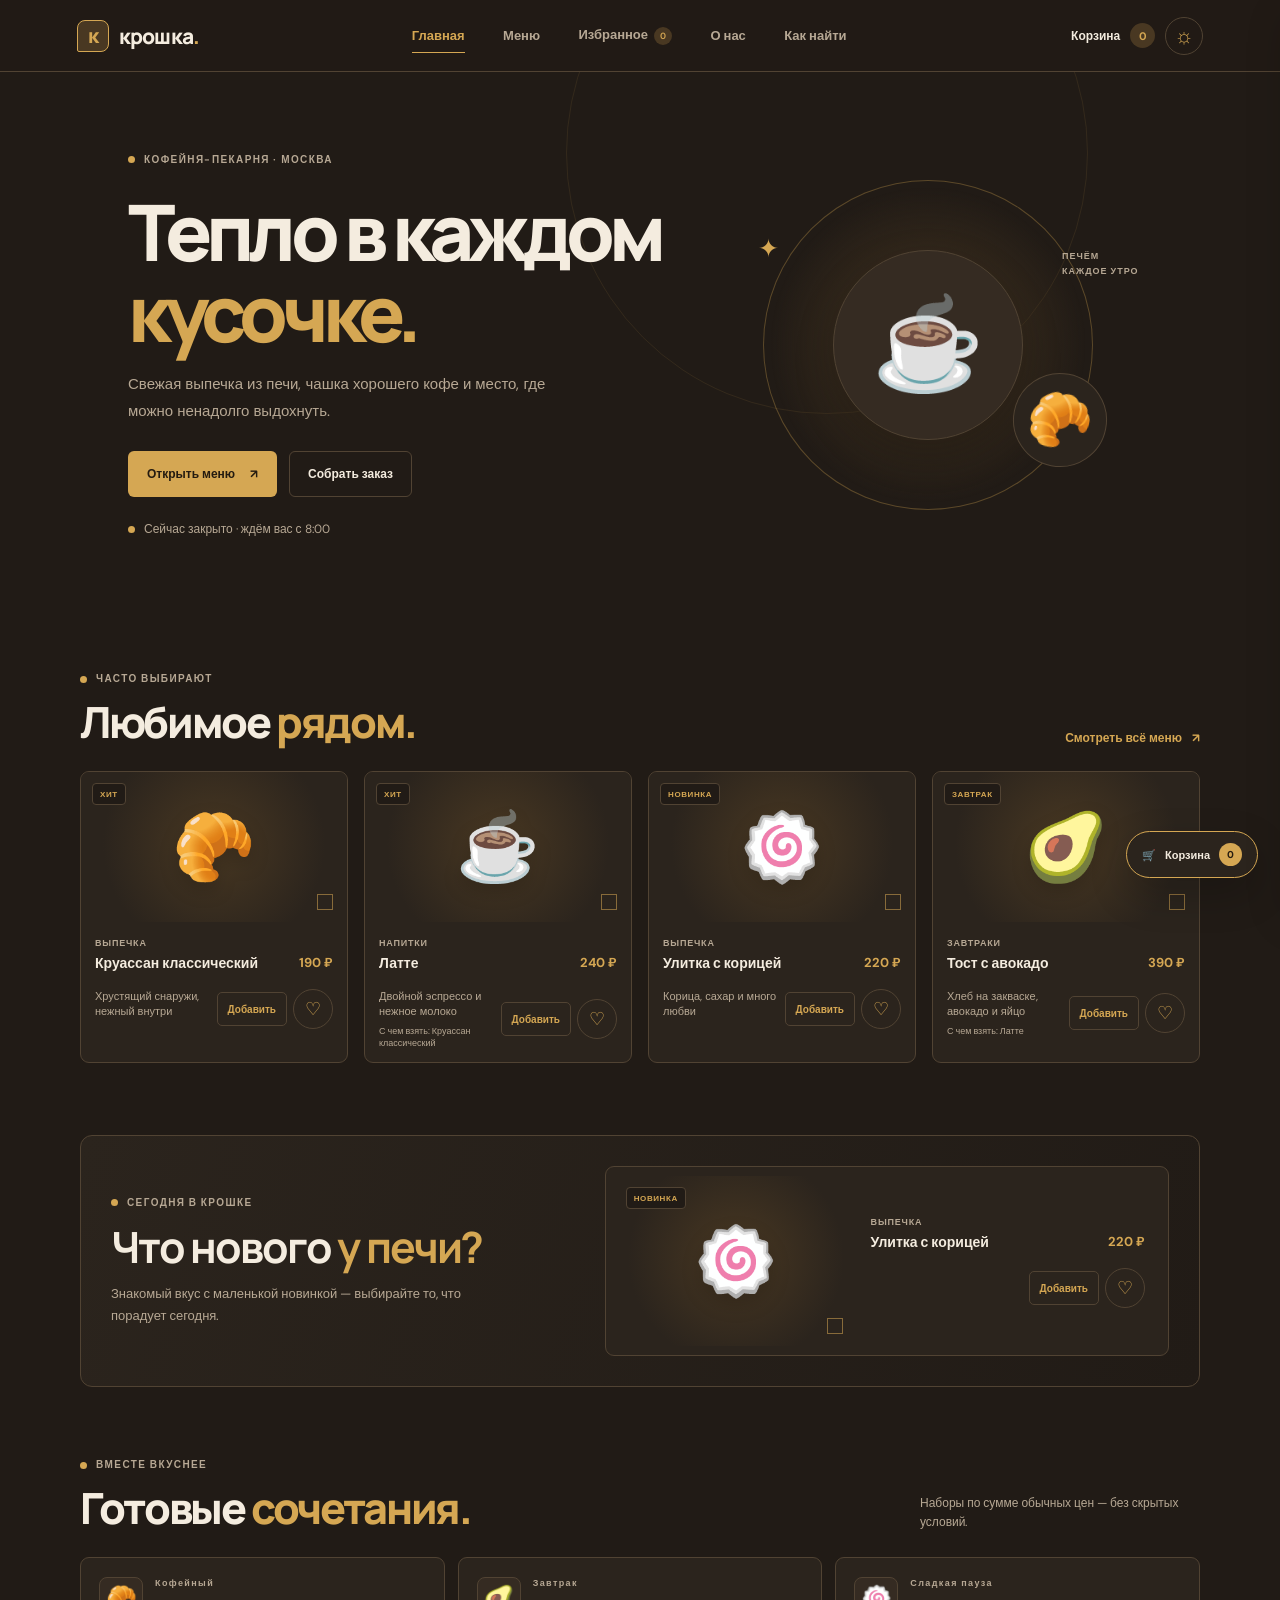
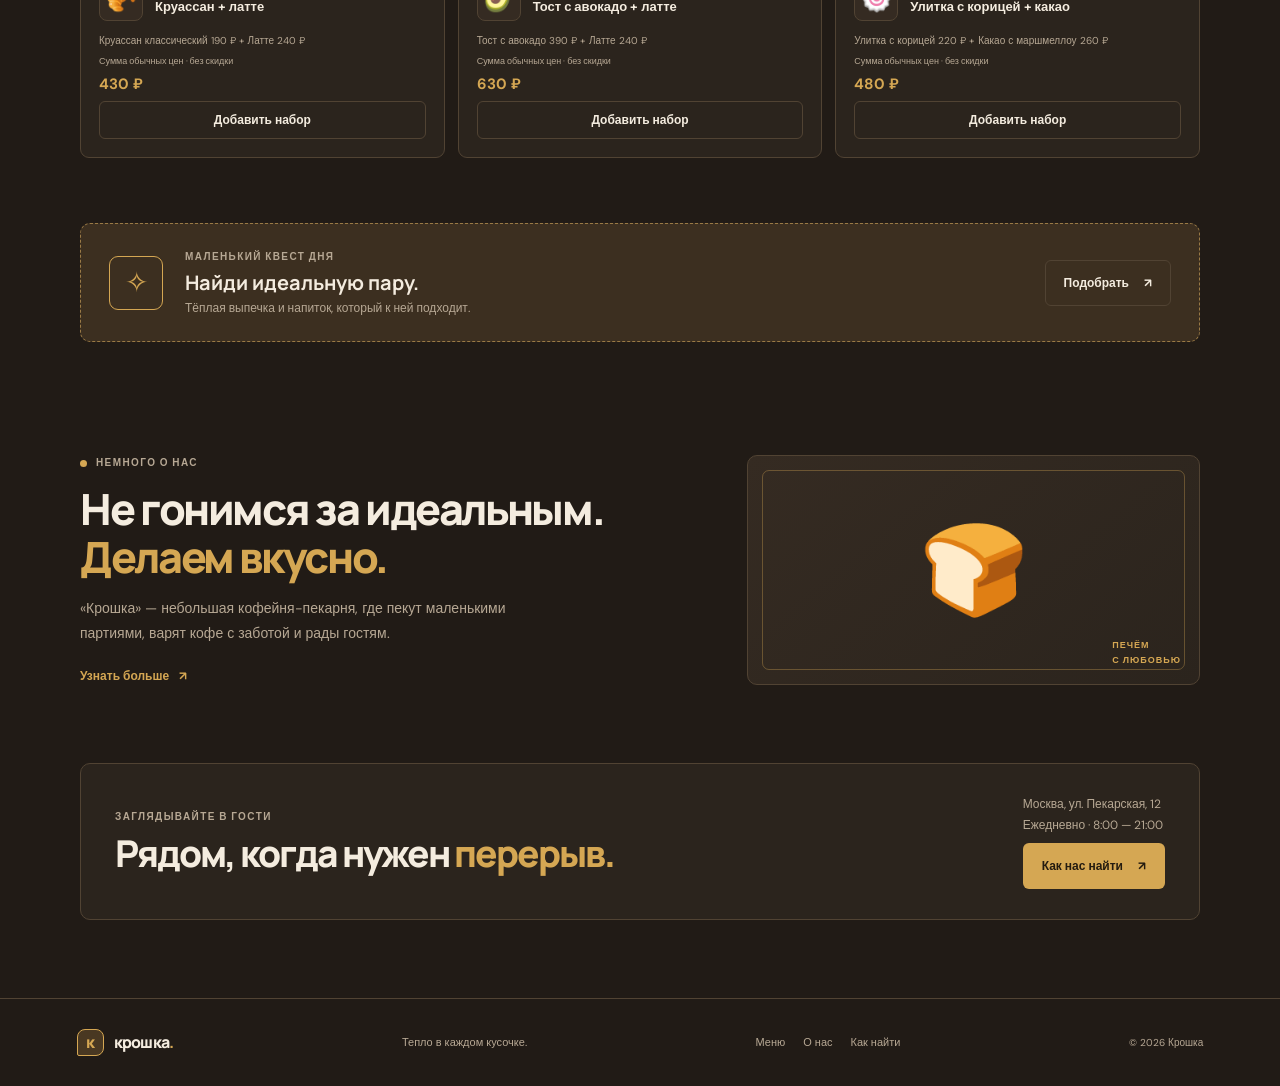
==== commit c502984e: "feat: add favorites page and enhance navigation - Introduced a new favorites.html page to display us" ====
--- a/index.html
+++ b/index.html
@@ -6,6 +6,8 @@
     <meta name="theme-color" content="#211b16">
     <meta name="description" content="Крошка — уютная кофейня-пекарня со свежей выпечкой, кофе и завтраками.">
     <title>Крошка — тепло в каждом кусочке</title>
+    <link rel="manifest" href="manifest.json">
+    <link rel="icon" href="assets/icons/kroshka.svg" type="image/svg+xml">
     <link rel="preconnect" href="https://fonts.googleapis.com">
     <link rel="preconnect" href="https://fonts.gstatic.com" crossorigin>
     <link href="https://fonts.googleapis.com/css2?family=DM+Sans:wght@400;500;600;700&family=Manrope:wght@500;600;700;800&display=swap" rel="stylesheet">
@@ -19,7 +21,7 @@
     <header class="site-header">
       <a class="brand" href="index.html" aria-label="Крошка — на главную"><span class="brand-mark" aria-hidden="true">к</span><span>крошка<span class="brand-period">.</span></span></a>
       <nav class="main-nav" id="main-navigation" aria-label="Основная навигация">
-        <a href="index.html" aria-current="page">Главная</a><a href="menu.html">Меню</a><a href="about.html">О нас</a><a href="visit.html">Как найти</a>
+        <a href="index.html" aria-current="page">Главная</a><a href="menu.html">Меню</a><a href="favorites.html">Избранное <span class="favorites-count" aria-label="Избранных товаров: 0">0</span></a><a href="about.html">О нас</a><a href="visit.html">Как найти</a>
       </nav>
       <div class="header-actions">
         <button class="cart-toggle header-cart" type="button" aria-label="Открыть корзину">Корзина <span class="header-cart-count">0</span></button>
@@ -36,6 +38,7 @@
           <p class="hero-description">Свежая выпечка из печи, чашка хорошего кофе и место, где можно ненадолго выдохнуть.</p>
           <div class="hero-actions"><a class="button button-primary" href="menu.html">Открыть меню <span aria-hidden="true">↗</span></a><a class="button button-secondary" href="menu.html">Собрать заказ</a></div>
           <p class="hero-hours"><span class="status-dot"></span><span data-open-status>Каждый день · 8:00 — 21:00</span></p>
+          <button class="install-app button button-secondary" type="button" hidden>Добавить на главный экран</button>
         </div>
         <div class="hero-art" aria-label="Чашка кофе и свежий круассан">
           <span class="art-sun" aria-hidden="true"></span><span class="hero-cup" aria-hidden="true">☕</span><span class="hero-pastry" aria-hidden="true">🥐</span><span class="pixel-mark" aria-hidden="true">✦</span>
@@ -48,6 +51,16 @@
         <div class="product-grid featured-grid" data-product-list data-product-ids="croissant,latte,cinnamon,toast"></div>
       </section>
 
+      <section class="today-section section-wrap" aria-labelledby="today-title">
+        <div class="today-copy"><p class="eyebrow"><span class="eyebrow-dot"></span> СЕГОДНЯ В КРОШКЕ</p><h2 id="today-title">Что нового <span>у печи?</span></h2><p>Знакомый вкус с маленькой новинкой — выбирайте то, что порадует сегодня.</p></div>
+        <div class="today-product" data-today-product></div>
+      </section>
+
+      <section class="combo-section section-wrap" aria-labelledby="combo-title">
+        <div class="section-heading"><div><p class="eyebrow"><span class="eyebrow-dot"></span> ВМЕСТЕ ВКУСНЕЕ</p><h2 id="combo-title">Готовые <span>сочетания.</span></h2></div><p class="section-note">Наборы по сумме обычных цен — без скрытых условий.</p></div>
+        <div class="combo-grid" data-combo-list></div>
+      </section>
+
       <section class="quest-section section-wrap" aria-labelledby="quest-title">
         <div class="quest-card"><span class="quest-icon" aria-hidden="true">✧</span><div><p class="eyebrow">МАЛЕНЬКИЙ КВЕСТ ДНЯ</p><h2 id="quest-title">Найди идеальную пару.</h2><p>Тёплая выпечка и напиток, который к ней подходит.</p></div><a class="button button-secondary" href="menu.html">Подобрать <span aria-hidden="true">↗</span></a></div>
       </section>
@@ -57,6 +70,11 @@
         <div class="split-art" aria-hidden="true"><span>🍞</span><i>ПЕЧЁМ<br>С ЛЮБОВЬЮ</i></div>
       </section>
 
+      <section class="recently-viewed-section section-wrap" hidden aria-labelledby="recent-title">
+        <div class="section-heading"><div><p class="eyebrow">ВАШИ ПОСЛЕДНИЕ ОТКРЫТИЯ</p><h2 id="recent-title">Недавно <span>смотрели.</span></h2></div></div>
+        <div class="product-grid recent-product-grid" data-recent-list></div>
+      </section>
+
       <section class="visit-band section-wrap">
         <div><p class="eyebrow">ЗАГЛЯДЫВАЙТЕ В ГОСТИ</p><h2>Рядом, когда нужен <span>перерыв.</span></h2></div>
         <div class="visit-band-details"><p>Москва, ул. Пекарская, 12<br>Ежедневно · 8:00 — 21:00</p><a class="button button-primary" href="visit.html">Как нас найти <span aria-hidden="true">↗</span></a></div>
@@ -64,5 +82,6 @@
     </main>
 
     <footer class="site-footer"><a class="brand footer-brand" href="index.html"><span class="brand-mark" aria-hidden="true">к</span><span>крошка<span class="brand-period">.</span></span></a><p>Тепло в каждом кусочке.</p><nav aria-label="Навигация в подвале"><a href="menu.html">Меню</a><a href="about.html">О нас</a><a href="visit.html">Как найти</a></nav><span>© <span class="current-year">2026</span> Крошка</span></footer>
+    <nav class="mobile-dock" aria-label="Быстрая навигация"><a href="index.html" aria-current="page"><span aria-hidden="true">⌂</span><span>Главная</span></a><a href="menu.html"><span aria-hidden="true">☷</span><span>Меню</span></a><a href="favorites.html"><span aria-hidden="true">♡</span><span>Избранное</span></a><button class="cart-toggle" type="button" aria-label="Открыть корзину"><span aria-hidden="true">🛒</span><span>Корзина</span></button></nav>
   </body>
 </html>
--- a/style.css
+++ b/style.css
@@ -108,7 +108,7 @@
 .product-kind { grid-column: 1 / -1; margin: 0; color: var(--muted); font-size: 9px; font-weight: 700; letter-spacing: .8px; text-transform: uppercase; }
 .product-details h3 { margin: 0; font-size: 14px; line-height: 1.35; }
 .product-price { color: var(--accent); font-size: 13px; white-space: nowrap; }
-.product-footer { display: flex; min-height: 54px; align-items: center; justify-content: space-between; gap: 8px; padding: 7px 14px 13px; }
+.product-footer { display: grid; min-height: 54px; grid-template-columns: minmax(0, 1fr) auto; align-items: center; gap: 5px 8px; padding: 7px 14px 13px; }
 .product-footer p { max-width: 190px; margin: 0; color: var(--muted); font-size: 11px; line-height: 1.4; }
 .add-button { min-height: 34px; flex: 0 0 auto; padding: 0 10px; border: 1px solid var(--line); border-radius: 5px; background: transparent; color: var(--accent); cursor: pointer; font-size: 10px; font-weight: 700; }
 .add-button:hover { border-color: var(--accent); background: var(--soft-accent); }
@@ -272,15 +272,100 @@
 .cart-drawer-footer > p { margin: 10px 0 0; color: var(--muted); font-size: 10px; text-align: center; }
 .toast-region { position: fixed; z-index: 60; right: 18px; bottom: 82px; display: grid; gap: 8px; width: min(340px, calc(100vw - 36px)); }
 .toast { padding: 12px 15px; border: 1px solid var(--line); border-radius: 7px; background: var(--surface-raised); box-shadow: var(--shadow); color: var(--text); font-size: 12px; animation: toast-in .2s ease both; }
+.toast-pairing { display: block; margin-top: 7px; padding: 0; border: 0; background: none; color: var(--accent); cursor: pointer; font-size: 11px; font-weight: 700; text-align: left; }
 @keyframes toast-in { from { opacity: 0; transform: translateY(8px); } to { opacity: 1; transform: translateY(0); } }
 
+.main-nav .favorites-count { display: inline-grid; min-width: 18px; height: 18px; margin-left: 3px; place-items: center; padding: 0 4px; border-radius: 50%; background: var(--soft-accent); color: var(--accent); font-size: 9px; }
+.product-photo { width: 100%; height: 100%; object-fit: cover; }
+.product-art:has(.product-photo) { background: var(--surface-raised); }
+.product-actions { display: flex; align-items: center; justify-content: flex-end; gap: 6px; }
+.product-footer > p { grid-column: 1; grid-row: 1; }
+.product-footer .pairing-note { grid-column: 1; grid-row: 2; }
+.product-footer .product-actions { max-width: 145px; grid-column: 2; grid-row: 1 / span 2; flex-wrap: wrap; }
+.favorite-button { display: grid; width: 40px; height: 40px; flex: 0 0 auto; place-items: center; border: 1px solid var(--line); border-radius: 50%; background: var(--surface); color: var(--accent); cursor: pointer; font-size: 18px; line-height: 1; }
+.favorite-button:hover, .favorite-button[aria-pressed="true"] { border-color: var(--accent); background: var(--soft-accent); }
+.quick-view-button { grid-column: 1 / -1; min-height: 27px; padding: 0 4px; border: 0; background: transparent; color: var(--muted); cursor: pointer; font-size: 9px; text-align: right; text-decoration: underline; text-underline-offset: 3px; }
+.product-actions .quick-view-button { width: 100%; }
+.quick-view-button:hover { color: var(--accent); }
+.pairing-note { grid-column: 1; color: var(--muted); font-size: 9px; line-height: 1.35; }
+.cart-recommendations { padding: 12px 0; border-top: 1px solid var(--line); }
+.cart-recommendations h3 { margin: 0 0 8px; font-family: Manrope, sans-serif; font-size: 13px; }
+.cart-recommendation-list { display: grid; gap: 6px; }
+.cart-recommendation { display: flex; min-height: 37px; align-items: center; gap: 8px; padding: 5px 8px; border: 1px solid var(--line); border-radius: 5px; background: var(--surface); color: var(--text); cursor: pointer; text-align: left; }
+.cart-recommendation:hover { border-color: var(--accent); }
+.cart-recommendation > span:nth-child(2) { flex: 1; font-size: 10px; }
+.cart-recommendation > strong { color: var(--accent); font-size: 10px; }
+.cart-drawer-footer { flex: 0 0 auto; }
+
+.today-section { display: grid; grid-template-columns: minmax(0, .9fr) minmax(300px, 1.1fr); align-items: center; gap: 32px; margin-bottom: 70px; padding: 30px; border: 1px solid var(--line); border-radius: 12px; background: linear-gradient(110deg, var(--surface), var(--bg)); }
+.today-copy h2 { max-width: 380px; margin: 12px 0; font-family: Manrope, sans-serif; font-size: clamp(30px, 4vw, 43px); letter-spacing: -.05em; line-height: 1.12; }
+.today-copy h2 span { color: var(--accent); }
+.today-copy > p:last-child { max-width: 350px; margin: 0; color: var(--muted); font-size: 13px; line-height: 1.7; }
+.today-product .product-card { display: grid; grid-template-columns: minmax(125px, .8fr) 1fr; align-items: center; padding: 9px; }
+.today-product .product-art { min-height: 170px; grid-row: 1 / span 2; border-radius: 6px; }
+.today-product .product-details { align-self: end; }
+.today-product .product-footer { align-self: start; }
+.today-product .product-footer p { display: none; }
+.today-product .product-actions { flex-wrap: wrap; }
+.today-product .quick-view-button { display: none; }
+.combo-section { padding-bottom: 65px; }
+.combo-grid { display: grid; grid-template-columns: repeat(3, minmax(0, 1fr)); gap: 13px; }
+.combo-card { position: relative; display: grid; grid-template-columns: 44px 1fr; align-items: center; gap: 7px 12px; padding: 18px; border: 1px solid var(--line); border-radius: 9px; background: var(--surface); }
+.combo-icon { display: grid; width: 44px; height: 44px; grid-row: 1 / span 3; place-items: center; border: 1px solid var(--line); border-radius: 8px; background: var(--surface-raised); font-size: 25px; }
+.combo-card .eyebrow { font-size: 9px; }
+.combo-card h3 { margin: 0; font-size: 13px; }
+.combo-items { grid-column: 1 / -1; margin: 4px 0 0; color: var(--muted); font-size: 10px; line-height: 1.55; }
+.combo-price { grid-column: 1 / -1; color: var(--accent); font-size: 15px; }
+.combo-price-note { grid-column: 1 / -1; color: var(--muted); font-size: 9px; }
+.combo-card .button { grid-column: 1 / -1; width: 100%; min-height: 38px; }
+.recently-viewed-section { padding-top: 15px; padding-bottom: 55px; }
+.recent-product-grid { grid-template-columns: repeat(4, minmax(0, 1fr)); }
+.favorites-page { min-height: 290px; padding-top: 12px; padding-bottom: 65px; }
+.favorites-grid { grid-template-columns: repeat(3, minmax(0, 1fr)); }
+.favorites-empty { padding: 35px 15px; color: var(--muted); text-align: center; }
+.favorites-empty > span { color: var(--accent); font-size: 36px; }
+.favorites-empty h2 { margin: 8px 0; color: var(--text); font-family: Manrope, sans-serif; font-size: 24px; }
+.favorites-empty p { margin: 0 0 18px; font-size: 13px; }
+.product-dialog { width: min(650px, calc(100% - 30px)); max-width: none; max-height: min(88vh, 650px); overflow: auto; padding: 0; border: 1px solid var(--line); border-radius: 12px; background: var(--surface); color: var(--text); box-shadow: var(--shadow); }
+.product-dialog::backdrop { background: rgb(12 9 7 / 68%); backdrop-filter: blur(3px); }
+.product-dialog-panel { position: relative; display: grid; grid-template-columns: .85fr 1fr; min-height: 300px; }
+.product-dialog-close { position: absolute; z-index: 2; top: 12px; right: 12px; background: var(--surface); color: var(--text); font-size: 23px; }
+.quick-view-art { display: grid; min-height: 300px; place-items: center; border-right: 1px solid var(--line); background: radial-gradient(circle, var(--soft-accent), var(--surface) 72%); font-size: 112px; }
+.quick-view-art img { width: 100%; height: 100%; min-height: 300px; object-fit: cover; }
+.quick-view-content { display: flex; flex-direction: column; align-items: flex-start; justify-content: center; gap: 11px; padding: 34px 25px; }
+.quick-view-title { margin: 0; font-family: Manrope, sans-serif; font-size: 25px; line-height: 1.2; }
+.quick-view-description { margin: 0; color: var(--muted); font-size: 13px; line-height: 1.65; }
+.quick-view-price { color: var(--accent); font-size: 18px; }
+.quick-view-actions { display: flex; flex-wrap: wrap; align-items: center; gap: 8px; margin-top: 5px; }
+.quick-view-actions .favorite-button { width: 42px; height: 42px; font-size: 20px; }
+.quick-view-actions .button { min-height: 42px; padding: 0 12px; font-size: 10px; }
+.gallery-strip { grid-template-columns: repeat(3, 1fr); }
+.gallery-strip figure { display: flex; min-height: 95px; align-items: center; justify-content: center; gap: 10px; margin: 0; border: 1px solid var(--line); border-radius: 8px; background: radial-gradient(circle at 50% 45%, var(--soft-accent), var(--surface)); }
+.gallery-strip figcaption { color: var(--muted); font-size: 8px; font-weight: 700; letter-spacing: .7px; }
+.brand-story { display: grid; grid-template-columns: 165px 1fr; align-items: baseline; gap: 16px; margin-top: 22px; padding: 19px; border: 1px solid var(--line); border-radius: 8px; background: var(--surface); }
+.brand-story > p:last-child { margin: 0; color: var(--muted); font-size: 13px; line-height: 1.7; }
+.faq-section { padding-top: 15px; padding-bottom: 65px; }
+.faq-list { display: grid; gap: 8px; }
+.faq-list details { border: 1px solid var(--line); border-radius: 7px; background: var(--surface); }
+.faq-list summary { position: relative; padding: 15px 42px 15px 15px; cursor: pointer; font-size: 13px; font-weight: 600; list-style: none; }
+.faq-list summary::-webkit-details-marker { display: none; }
+.faq-list summary::after { position: absolute; top: 50%; right: 16px; color: var(--accent); content: "+"; font-size: 20px; transform: translateY(-50%); }
+.faq-list details[open] summary::after { content: "−"; }
+.faq-list details p { margin: 0; padding: 0 15px 15px; color: var(--muted); font-size: 12px; line-height: 1.7; }
+.mobile-dock { display: none; }
+.offline-banner { position: sticky; z-index: 19; top: 72px; padding: 9px 15px; background: var(--soft-accent); color: var(--text); font-size: 11px; text-align: center; }
+.install-app { min-height: 38px; margin-top: 18px; font-size: 10px; }
+
 @media (max-width: 900px) {
-  .site-header { gap: 12px; padding-right: 24px; padding-left: 24px; }
-  .main-nav { gap: 17px; }
+  .site-header { gap: 10px; padding-right: 22px; padding-left: 22px; }
+  .main-nav { gap: 12px; font-size: 11px; }
+  .main-nav .favorites-count { min-width: 16px; height: 16px; }
   .hero { padding-right: 6vw; padding-left: 6vw; }
   .product-grid { grid-template-columns: repeat(2, minmax(0, 1fr)); }
   .menu-product-grid { grid-template-columns: repeat(2, minmax(0, 1fr)); }
   .recommend-grid { grid-template-columns: 1fr; }
+  .combo-grid { grid-template-columns: 1fr; }
+  .favorites-grid { grid-template-columns: repeat(2, minmax(0, 1fr)); }
 }
 
 @media (max-width: 680px) {
@@ -295,6 +380,7 @@
   .main-nav.is-open { opacity: 1; pointer-events: auto; transform: translateY(0); visibility: visible; }
   .main-nav a { min-height: 43px; padding: 12px 4px; border-bottom: 1px solid var(--line); }
   .main-nav a:last-child { border-bottom: 0; }
+  .main-nav a[aria-current="page"] { box-shadow: none; }
   .hero { min-height: 590px; grid-template-columns: 1fr; gap: 0; padding: 55px 24px 15px; }
   .hero-copy { align-self: start; }
   .hero h1 { max-width: 500px; font-size: clamp(45px, 12vw, 66px); }
@@ -316,6 +402,7 @@
   .product-details h3 { font-size: 12px; }
   .product-price { font-size: 11px; }
   .product-footer { align-items: end; padding: 5px 10px 10px; }
+  .product-footer .product-actions { max-width: none; }
   .product-footer p { font-size: 9px; }
   .add-button { min-height: 30px; padding: 0 7px; font-size: 9px; }
   .quest-card { align-items: start; gap: 12px; padding: 17px; }
@@ -353,9 +440,10 @@
   .story-values h3 { display: inline-block; margin: 0 0 0 8px; }
   .story-values p { margin-top: 8px; }
   .gallery-strip { gap: 7px; }
-  .gallery-strip > div { min-height: 83px; flex-direction: column; gap: 4px; }
+  .gallery-strip figure { min-height: 83px; flex-direction: column; gap: 4px; }
   .gallery-strip span { font-size: 26px; }
-  .gallery-strip small { font-size: 7px; }
+  .gallery-strip figcaption { font-size: 7px; }
+  .brand-story { grid-template-columns: 1fr; gap: 8px; padding: 14px; }
   .principle-quote { margin-top: 28px; padding: 16px; }
   .visit-page { grid-template-columns: 1fr; gap: 14px; padding-top: 10px; }
   .visit-info-card { padding: 18px; }
@@ -367,6 +455,36 @@
   .order-success { padding: 24px 16px; }
   .success-actions { flex-direction: column; }
   .success-actions > * { width: 100%; }
+  body { padding-bottom: calc(66px + env(safe-area-inset-bottom)); }
+  .site-footer { padding-bottom: 17px; }
+  .mobile-dock { position: fixed; z-index: 25; right: 0; bottom: 0; left: 0; display: grid; min-height: calc(62px + env(safe-area-inset-bottom)); grid-template-columns: repeat(4, minmax(0, 1fr)); padding: 5px 8px calc(5px + env(safe-area-inset-bottom)); border-top: 1px solid var(--line); background: color-mix(in srgb, var(--bg) 96%, transparent); backdrop-filter: blur(10px); }
+  .mobile-dock a, .mobile-dock button { display: flex; min-width: 0; flex-direction: column; align-items: center; justify-content: center; gap: 2px; border: 0; background: transparent; color: var(--muted); cursor: pointer; font-size: 9px; }
+  .mobile-dock a[aria-current="page"] { color: var(--accent); }
+  .mobile-dock button[aria-current="page"] { color: var(--accent); }
+  .mobile-dock a > span:first-child, .mobile-dock button > span:first-child { font-size: 18px; line-height: 1.1; }
+  .floating-cart-toggle { display: none; }
+  .today-section { grid-template-columns: 1fr; gap: 18px; margin-bottom: 45px; padding: 18px; }
+  .today-product .product-card { grid-template-columns: minmax(100px, .75fr) 1fr; }
+  .today-product .product-art { min-height: 130px; }
+  .combo-section { padding-bottom: 45px; }
+  .combo-grid { gap: 8px; }
+  .combo-card { grid-template-columns: 40px 1fr; padding: 13px; }
+  .combo-icon { width: 40px; height: 40px; }
+  .recently-viewed-section { padding-bottom: 40px; }
+  .recent-product-grid, .favorites-grid { grid-template-columns: repeat(2, minmax(0, 1fr)); }
+  .product-footer { grid-template-columns: 1fr; gap: 6px; }
+  .product-footer > p, .product-footer .pairing-note { grid-column: 1; grid-row: auto; }
+  .product-actions { max-width: none !important; grid-column: 1 !important; grid-row: auto !important; justify-content: space-between; flex-wrap: wrap; }
+  .quick-view-button { width: 100%; text-align: left; }
+  .product-dialog-panel { grid-template-columns: 1fr; }
+  .quick-view-art { min-height: 185px; border-right: 0; border-bottom: 1px solid var(--line); font-size: 83px; }
+  .quick-view-art img { min-height: 185px; max-height: 230px; }
+  .quick-view-content { gap: 8px; padding: 20px; }
+  .quick-view-title { padding-right: 28px; font-size: 21px; }
+  .quick-view-actions { gap: 6px; }
+  .quick-view-actions .button { padding: 0 9px; }
+  .faq-section { padding-bottom: 45px; }
+  .offline-banner { top: 64px; }
 }
 
 @media (max-width: 390px) {
@@ -382,6 +500,11 @@
   .product-footer { align-items: center; }
   .visit-list > div { grid-template-columns: 83px 1fr; }
   .site-footer nav { order: 1; width: 100%; justify-content: space-between; }
+  .today-product .product-details { grid-template-columns: 1fr; }
+  .today-product .product-kind { grid-column: auto; }
+  .today-product .product-footer { padding-top: 0; }
+  .today-product .product-actions { justify-content: flex-start; }
+  .recent-product-grid, .favorites-grid { grid-template-columns: 1fr; }
 }
 
 @media (prefers-reduced-motion: reduce) {
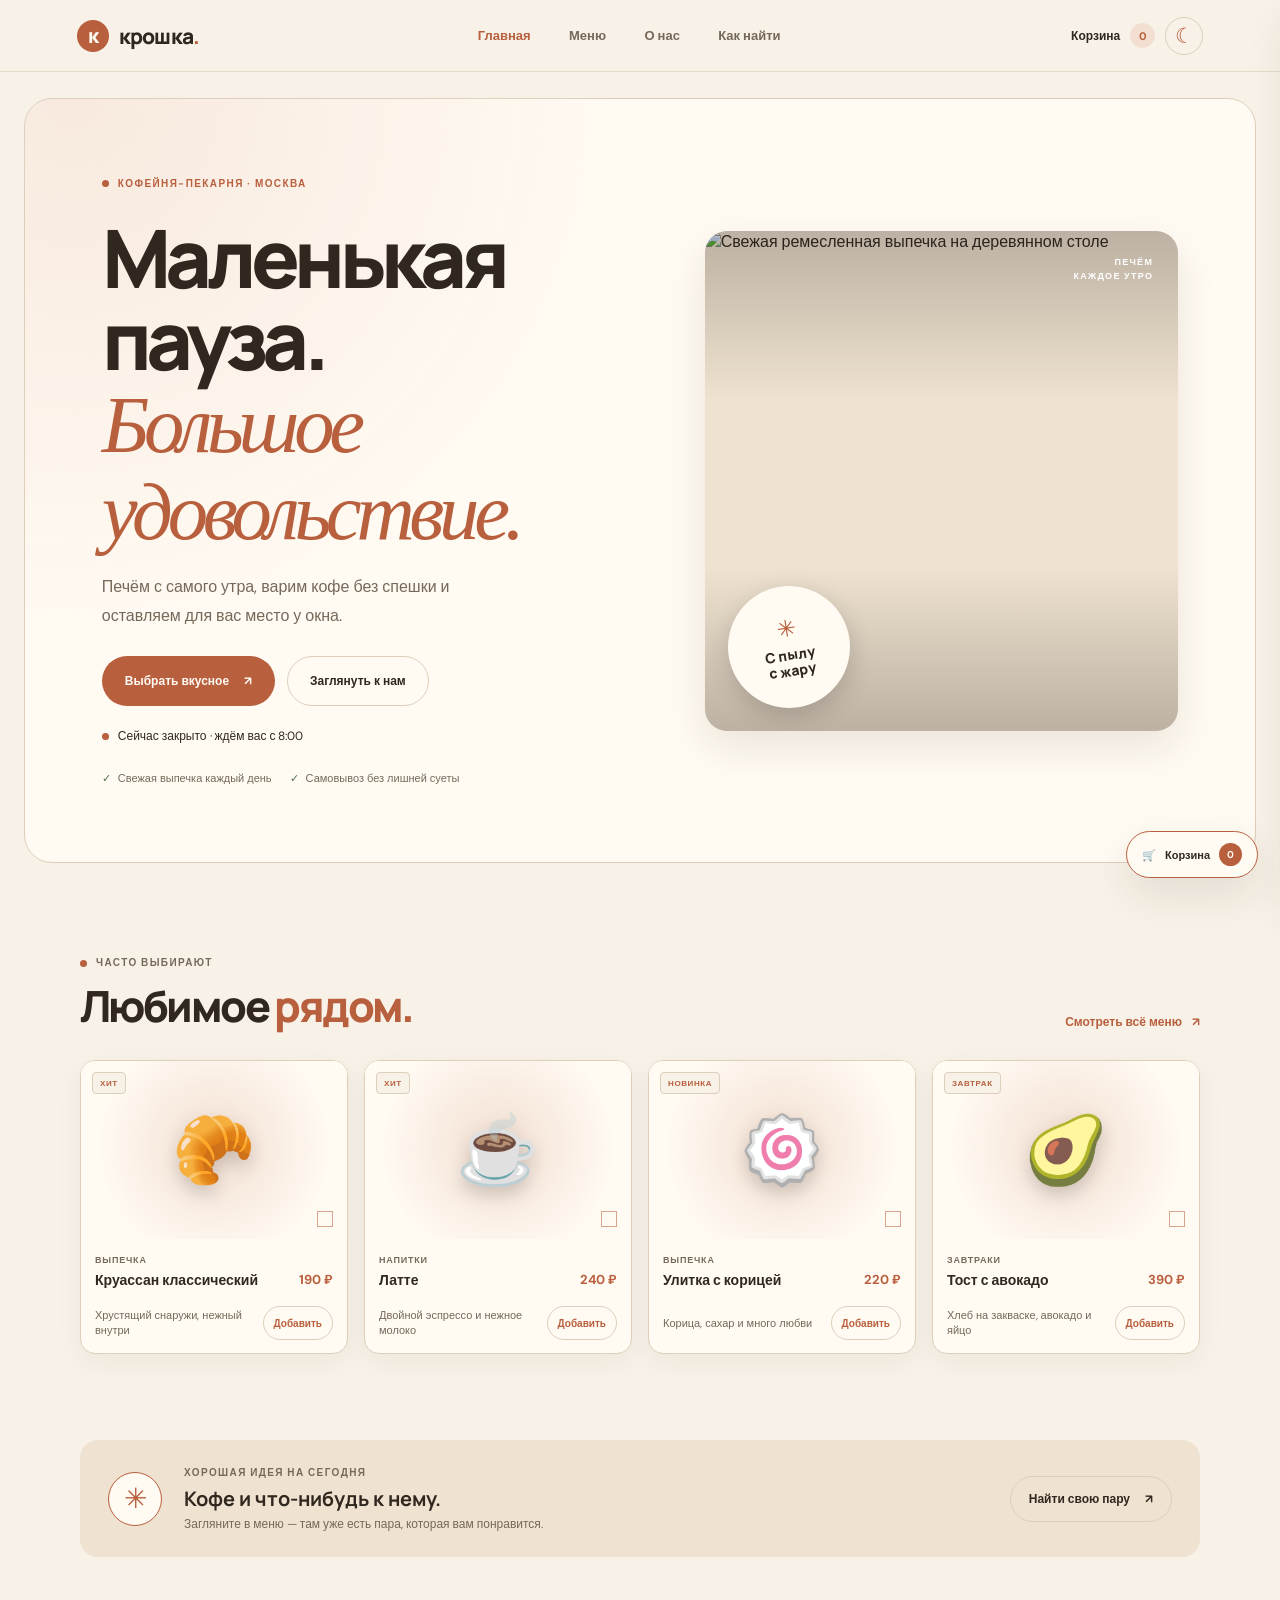
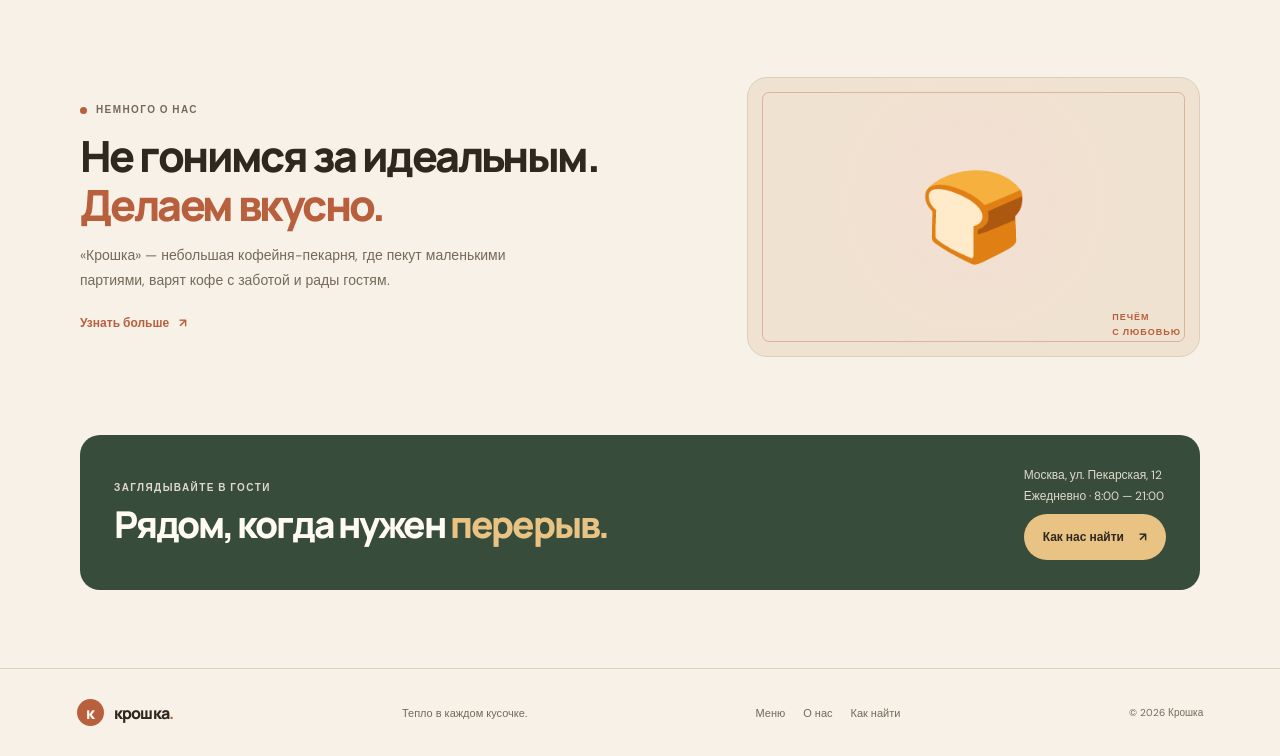
==== commit 06aa7ac3: "Redesign coffee shop storefront Co-authored-by: Copilot App <223556219+Copilot@users.noreply.github." ====
--- a/index.html
+++ b/index.html
@@ -3,11 +3,9 @@
   <head>
     <meta charset="utf-8">
     <meta name="viewport" content="width=device-width, initial-scale=1">
-    <meta name="theme-color" content="#211b16">
+    <meta name="theme-color" content="#f5eee3">
     <meta name="description" content="Крошка — уютная кофейня-пекарня со свежей выпечкой, кофе и завтраками.">
     <title>Крошка — тепло в каждом кусочке</title>
-    <link rel="manifest" href="manifest.json">
-    <link rel="icon" href="assets/icons/kroshka.svg" type="image/svg+xml">
     <link rel="preconnect" href="https://fonts.googleapis.com">
     <link rel="preconnect" href="https://fonts.gstatic.com" crossorigin>
     <link href="https://fonts.googleapis.com/css2?family=DM+Sans:wght@400;500;600;700&family=Manrope:wght@500;600;700;800&display=swap" rel="stylesheet">
@@ -21,11 +19,11 @@
     <header class="site-header">
       <a class="brand" href="index.html" aria-label="Крошка — на главную"><span class="brand-mark" aria-hidden="true">к</span><span>крошка<span class="brand-period">.</span></span></a>
       <nav class="main-nav" id="main-navigation" aria-label="Основная навигация">
-        <a href="index.html" aria-current="page">Главная</a><a href="menu.html">Меню</a><a href="favorites.html">Избранное <span class="favorites-count" aria-label="Избранных товаров: 0">0</span></a><a href="about.html">О нас</a><a href="visit.html">Как найти</a>
+        <a href="index.html" aria-current="page">Главная</a><a href="menu.html">Меню</a><a href="about.html">О нас</a><a href="visit.html">Как найти</a>
       </nav>
       <div class="header-actions">
         <button class="cart-toggle header-cart" type="button" aria-label="Открыть корзину">Корзина <span class="header-cart-count">0</span></button>
-        <button class="theme-toggle icon-button" type="button" aria-label="Включить светлую тему" title="Сменить тему"><span aria-hidden="true">☼</span></button>
+        <button class="theme-toggle icon-button" type="button" aria-label="Включить тёмную тему" title="Сменить тему"><span aria-hidden="true">☾</span></button>
         <button class="nav-toggle icon-button" type="button" aria-label="Открыть навигацию" aria-controls="main-navigation" aria-expanded="false"><span aria-hidden="true">☰</span></button>
       </div>
     </header>
@@ -34,15 +32,16 @@
       <section class="hero home-hero">
         <div class="hero-copy">
           <p class="eyebrow"><span class="eyebrow-dot"></span> КОФЕЙНЯ-ПЕКАРНЯ · МОСКВА</p>
-          <h1>Тепло в каждом <span>кусочке.</span></h1>
-          <p class="hero-description">Свежая выпечка из печи, чашка хорошего кофе и место, где можно ненадолго выдохнуть.</p>
-          <div class="hero-actions"><a class="button button-primary" href="menu.html">Открыть меню <span aria-hidden="true">↗</span></a><a class="button button-secondary" href="menu.html">Собрать заказ</a></div>
+          <h1>Маленькая пауза.<br><span>Большое удовольствие.</span></h1>
+          <p class="hero-description">Печём с самого утра, варим кофе без спешки и оставляем для вас место у окна.</p>
+          <div class="hero-actions"><a class="button button-primary" href="menu.html">Выбрать вкусное <span aria-hidden="true">↗</span></a><a class="button button-secondary" href="visit.html">Заглянуть к нам</a></div>
           <p class="hero-hours"><span class="status-dot"></span><span data-open-status>Каждый день · 8:00 — 21:00</span></p>
-          <button class="install-app button button-secondary" type="button" hidden>Добавить на главный экран</button>
+          <div class="hero-perks"><span>Свежая выпечка каждый день</span><span>Самовывоз без лишней суеты</span></div>
         </div>
-        <div class="hero-art" aria-label="Чашка кофе и свежий круассан">
-          <span class="art-sun" aria-hidden="true"></span><span class="hero-cup" aria-hidden="true">☕</span><span class="hero-pastry" aria-hidden="true">🥐</span><span class="pixel-mark" aria-hidden="true">✦</span>
-          <span class="art-caption">ПЕЧЁМ<br>КАЖДОЕ УТРО</span>
+        <div class="hero-art">
+          <img class="hero-photo" src="https://images.unsplash.com/photo-1509440159596-0249088772ff?auto=format&amp;fit=crop&amp;w=1200&amp;q=85" alt="Свежая ремесленная выпечка на деревянном столе" fetchpriority="high">
+          <div class="hero-photo-caption"><span class="caption-mark" aria-hidden="true">✳</span><span>С пылу<br>с жару</span></div>
+          <span class="hero-photo-note">ПЕЧЁМ<br>КАЖДОЕ УТРО</span>
         </div>
       </section>
 
@@ -51,28 +50,13 @@
         <div class="product-grid featured-grid" data-product-list data-product-ids="croissant,latte,cinnamon,toast"></div>
       </section>
 
-      <section class="today-section section-wrap" aria-labelledby="today-title">
-        <div class="today-copy"><p class="eyebrow"><span class="eyebrow-dot"></span> СЕГОДНЯ В КРОШКЕ</p><h2 id="today-title">Что нового <span>у печи?</span></h2><p>Знакомый вкус с маленькой новинкой — выбирайте то, что порадует сегодня.</p></div>
-        <div class="today-product" data-today-product></div>
-      </section>
-
-      <section class="combo-section section-wrap" aria-labelledby="combo-title">
-        <div class="section-heading"><div><p class="eyebrow"><span class="eyebrow-dot"></span> ВМЕСТЕ ВКУСНЕЕ</p><h2 id="combo-title">Готовые <span>сочетания.</span></h2></div><p class="section-note">Наборы по сумме обычных цен — без скрытых условий.</p></div>
-        <div class="combo-grid" data-combo-list></div>
-      </section>
-
       <section class="quest-section section-wrap" aria-labelledby="quest-title">
-        <div class="quest-card"><span class="quest-icon" aria-hidden="true">✧</span><div><p class="eyebrow">МАЛЕНЬКИЙ КВЕСТ ДНЯ</p><h2 id="quest-title">Найди идеальную пару.</h2><p>Тёплая выпечка и напиток, который к ней подходит.</p></div><a class="button button-secondary" href="menu.html">Подобрать <span aria-hidden="true">↗</span></a></div>
+        <div class="quest-card"><span class="quest-icon" aria-hidden="true">✳</span><div><p class="eyebrow">ХОРОШАЯ ИДЕЯ НА СЕГОДНЯ</p><h2 id="quest-title">Кофе и что-нибудь к нему.</h2><p>Загляните в меню — там уже есть пара, которая вам понравится.</p></div><a class="button button-secondary" href="menu.html">Найти свою пару <span aria-hidden="true">↗</span></a></div>
       </section>
 
       <section class="split-section section-wrap">
         <div class="split-copy"><p class="eyebrow"><span class="eyebrow-dot"></span> НЕМНОГО О НАС</p><h2>Не гонимся за идеальным. <span>Делаем вкусно.</span></h2><p>«Крошка» — небольшая кофейня-пекарня, где пекут маленькими партиями, варят кофе с заботой и рады гостям.</p><a class="text-link" href="about.html">Узнать больше <span aria-hidden="true">↗</span></a></div>
         <div class="split-art" aria-hidden="true"><span>🍞</span><i>ПЕЧЁМ<br>С ЛЮБОВЬЮ</i></div>
-      </section>
-
-      <section class="recently-viewed-section section-wrap" hidden aria-labelledby="recent-title">
-        <div class="section-heading"><div><p class="eyebrow">ВАШИ ПОСЛЕДНИЕ ОТКРЫТИЯ</p><h2 id="recent-title">Недавно <span>смотрели.</span></h2></div></div>
-        <div class="product-grid recent-product-grid" data-recent-list></div>
       </section>
 
       <section class="visit-band section-wrap">
@@ -82,6 +66,5 @@
     </main>
 
     <footer class="site-footer"><a class="brand footer-brand" href="index.html"><span class="brand-mark" aria-hidden="true">к</span><span>крошка<span class="brand-period">.</span></span></a><p>Тепло в каждом кусочке.</p><nav aria-label="Навигация в подвале"><a href="menu.html">Меню</a><a href="about.html">О нас</a><a href="visit.html">Как найти</a></nav><span>© <span class="current-year">2026</span> Крошка</span></footer>
-    <nav class="mobile-dock" aria-label="Быстрая навигация"><a href="index.html" aria-current="page"><span aria-hidden="true">⌂</span><span>Главная</span></a><a href="menu.html"><span aria-hidden="true">☷</span><span>Меню</span></a><a href="favorites.html"><span aria-hidden="true">♡</span><span>Избранное</span></a><button class="cart-toggle" type="button" aria-label="Открыть корзину"><span aria-hidden="true">🛒</span><span>Корзина</span></button></nav>
   </body>
 </html>
--- a/style.css
+++ b/style.css
@@ -1,4 +1,24 @@
 :root {
+  color-scheme: light;
+  --bg: #f7f1e7;
+  --surface: #fffaf2;
+  --surface-raised: #efe2d0;
+  --text: #30271f;
+  --muted: #76695a;
+  --line: #ddcfbb;
+  --accent: #b85f3d;
+  --accent-ink: #fffaf4;
+  --soft-accent: #f3dfd2;
+  --good: #53734e;
+  --danger: #a44330;
+  --shadow: 0 16px 40px rgb(56 37 23 / 10%);
+  font-family: "DM Sans", sans-serif;
+  font-synthesis: none;
+  text-rendering: optimizeLegibility;
+  -webkit-font-smoothing: antialiased;
+}
+
+:root[data-theme="dark"] {
   color-scheme: dark;
   --bg: #211b16;
   --surface: #2b241d;
@@ -12,26 +32,6 @@
   --good: #a8b487;
   --danger: #e08a74;
   --shadow: 0 16px 40px rgb(0 0 0 / 20%);
-  font-family: "DM Sans", sans-serif;
-  font-synthesis: none;
-  text-rendering: optimizeLegibility;
-  -webkit-font-smoothing: antialiased;
-}
-
-:root[data-theme="light"] {
-  color-scheme: light;
-  --bg: #f5eee3;
-  --surface: #fffaf2;
-  --surface-raised: #eee2d1;
-  --text: #35291e;
-  --muted: #786957;
-  --line: #d9c7ac;
-  --accent: #a36f22;
-  --accent-ink: #fffaf1;
-  --soft-accent: #efe0c7;
-  --good: #64734c;
-  --danger: #a44330;
-  --shadow: 0 14px 36px rgb(68 49 26 / 10%);
 }
 
 * { box-sizing: border-box; }
@@ -108,7 +108,7 @@
 .product-kind { grid-column: 1 / -1; margin: 0; color: var(--muted); font-size: 9px; font-weight: 700; letter-spacing: .8px; text-transform: uppercase; }
 .product-details h3 { margin: 0; font-size: 14px; line-height: 1.35; }
 .product-price { color: var(--accent); font-size: 13px; white-space: nowrap; }
-.product-footer { display: grid; min-height: 54px; grid-template-columns: minmax(0, 1fr) auto; align-items: center; gap: 5px 8px; padding: 7px 14px 13px; }
+.product-footer { display: flex; min-height: 54px; align-items: center; justify-content: space-between; gap: 8px; padding: 7px 14px 13px; }
 .product-footer p { max-width: 190px; margin: 0; color: var(--muted); font-size: 11px; line-height: 1.4; }
 .add-button { min-height: 34px; flex: 0 0 auto; padding: 0 10px; border: 1px solid var(--line); border-radius: 5px; background: transparent; color: var(--accent); cursor: pointer; font-size: 10px; font-weight: 700; }
 .add-button:hover { border-color: var(--accent); background: var(--soft-accent); }
@@ -272,100 +272,15 @@
 .cart-drawer-footer > p { margin: 10px 0 0; color: var(--muted); font-size: 10px; text-align: center; }
 .toast-region { position: fixed; z-index: 60; right: 18px; bottom: 82px; display: grid; gap: 8px; width: min(340px, calc(100vw - 36px)); }
 .toast { padding: 12px 15px; border: 1px solid var(--line); border-radius: 7px; background: var(--surface-raised); box-shadow: var(--shadow); color: var(--text); font-size: 12px; animation: toast-in .2s ease both; }
-.toast-pairing { display: block; margin-top: 7px; padding: 0; border: 0; background: none; color: var(--accent); cursor: pointer; font-size: 11px; font-weight: 700; text-align: left; }
 @keyframes toast-in { from { opacity: 0; transform: translateY(8px); } to { opacity: 1; transform: translateY(0); } }
 
-.main-nav .favorites-count { display: inline-grid; min-width: 18px; height: 18px; margin-left: 3px; place-items: center; padding: 0 4px; border-radius: 50%; background: var(--soft-accent); color: var(--accent); font-size: 9px; }
-.product-photo { width: 100%; height: 100%; object-fit: cover; }
-.product-art:has(.product-photo) { background: var(--surface-raised); }
-.product-actions { display: flex; align-items: center; justify-content: flex-end; gap: 6px; }
-.product-footer > p { grid-column: 1; grid-row: 1; }
-.product-footer .pairing-note { grid-column: 1; grid-row: 2; }
-.product-footer .product-actions { max-width: 145px; grid-column: 2; grid-row: 1 / span 2; flex-wrap: wrap; }
-.favorite-button { display: grid; width: 40px; height: 40px; flex: 0 0 auto; place-items: center; border: 1px solid var(--line); border-radius: 50%; background: var(--surface); color: var(--accent); cursor: pointer; font-size: 18px; line-height: 1; }
-.favorite-button:hover, .favorite-button[aria-pressed="true"] { border-color: var(--accent); background: var(--soft-accent); }
-.quick-view-button { grid-column: 1 / -1; min-height: 27px; padding: 0 4px; border: 0; background: transparent; color: var(--muted); cursor: pointer; font-size: 9px; text-align: right; text-decoration: underline; text-underline-offset: 3px; }
-.product-actions .quick-view-button { width: 100%; }
-.quick-view-button:hover { color: var(--accent); }
-.pairing-note { grid-column: 1; color: var(--muted); font-size: 9px; line-height: 1.35; }
-.cart-recommendations { padding: 12px 0; border-top: 1px solid var(--line); }
-.cart-recommendations h3 { margin: 0 0 8px; font-family: Manrope, sans-serif; font-size: 13px; }
-.cart-recommendation-list { display: grid; gap: 6px; }
-.cart-recommendation { display: flex; min-height: 37px; align-items: center; gap: 8px; padding: 5px 8px; border: 1px solid var(--line); border-radius: 5px; background: var(--surface); color: var(--text); cursor: pointer; text-align: left; }
-.cart-recommendation:hover { border-color: var(--accent); }
-.cart-recommendation > span:nth-child(2) { flex: 1; font-size: 10px; }
-.cart-recommendation > strong { color: var(--accent); font-size: 10px; }
-.cart-drawer-footer { flex: 0 0 auto; }
-
-.today-section { display: grid; grid-template-columns: minmax(0, .9fr) minmax(300px, 1.1fr); align-items: center; gap: 32px; margin-bottom: 70px; padding: 30px; border: 1px solid var(--line); border-radius: 12px; background: linear-gradient(110deg, var(--surface), var(--bg)); }
-.today-copy h2 { max-width: 380px; margin: 12px 0; font-family: Manrope, sans-serif; font-size: clamp(30px, 4vw, 43px); letter-spacing: -.05em; line-height: 1.12; }
-.today-copy h2 span { color: var(--accent); }
-.today-copy > p:last-child { max-width: 350px; margin: 0; color: var(--muted); font-size: 13px; line-height: 1.7; }
-.today-product .product-card { display: grid; grid-template-columns: minmax(125px, .8fr) 1fr; align-items: center; padding: 9px; }
-.today-product .product-art { min-height: 170px; grid-row: 1 / span 2; border-radius: 6px; }
-.today-product .product-details { align-self: end; }
-.today-product .product-footer { align-self: start; }
-.today-product .product-footer p { display: none; }
-.today-product .product-actions { flex-wrap: wrap; }
-.today-product .quick-view-button { display: none; }
-.combo-section { padding-bottom: 65px; }
-.combo-grid { display: grid; grid-template-columns: repeat(3, minmax(0, 1fr)); gap: 13px; }
-.combo-card { position: relative; display: grid; grid-template-columns: 44px 1fr; align-items: center; gap: 7px 12px; padding: 18px; border: 1px solid var(--line); border-radius: 9px; background: var(--surface); }
-.combo-icon { display: grid; width: 44px; height: 44px; grid-row: 1 / span 3; place-items: center; border: 1px solid var(--line); border-radius: 8px; background: var(--surface-raised); font-size: 25px; }
-.combo-card .eyebrow { font-size: 9px; }
-.combo-card h3 { margin: 0; font-size: 13px; }
-.combo-items { grid-column: 1 / -1; margin: 4px 0 0; color: var(--muted); font-size: 10px; line-height: 1.55; }
-.combo-price { grid-column: 1 / -1; color: var(--accent); font-size: 15px; }
-.combo-price-note { grid-column: 1 / -1; color: var(--muted); font-size: 9px; }
-.combo-card .button { grid-column: 1 / -1; width: 100%; min-height: 38px; }
-.recently-viewed-section { padding-top: 15px; padding-bottom: 55px; }
-.recent-product-grid { grid-template-columns: repeat(4, minmax(0, 1fr)); }
-.favorites-page { min-height: 290px; padding-top: 12px; padding-bottom: 65px; }
-.favorites-grid { grid-template-columns: repeat(3, minmax(0, 1fr)); }
-.favorites-empty { padding: 35px 15px; color: var(--muted); text-align: center; }
-.favorites-empty > span { color: var(--accent); font-size: 36px; }
-.favorites-empty h2 { margin: 8px 0; color: var(--text); font-family: Manrope, sans-serif; font-size: 24px; }
-.favorites-empty p { margin: 0 0 18px; font-size: 13px; }
-.product-dialog { width: min(650px, calc(100% - 30px)); max-width: none; max-height: min(88vh, 650px); overflow: auto; padding: 0; border: 1px solid var(--line); border-radius: 12px; background: var(--surface); color: var(--text); box-shadow: var(--shadow); }
-.product-dialog::backdrop { background: rgb(12 9 7 / 68%); backdrop-filter: blur(3px); }
-.product-dialog-panel { position: relative; display: grid; grid-template-columns: .85fr 1fr; min-height: 300px; }
-.product-dialog-close { position: absolute; z-index: 2; top: 12px; right: 12px; background: var(--surface); color: var(--text); font-size: 23px; }
-.quick-view-art { display: grid; min-height: 300px; place-items: center; border-right: 1px solid var(--line); background: radial-gradient(circle, var(--soft-accent), var(--surface) 72%); font-size: 112px; }
-.quick-view-art img { width: 100%; height: 100%; min-height: 300px; object-fit: cover; }
-.quick-view-content { display: flex; flex-direction: column; align-items: flex-start; justify-content: center; gap: 11px; padding: 34px 25px; }
-.quick-view-title { margin: 0; font-family: Manrope, sans-serif; font-size: 25px; line-height: 1.2; }
-.quick-view-description { margin: 0; color: var(--muted); font-size: 13px; line-height: 1.65; }
-.quick-view-price { color: var(--accent); font-size: 18px; }
-.quick-view-actions { display: flex; flex-wrap: wrap; align-items: center; gap: 8px; margin-top: 5px; }
-.quick-view-actions .favorite-button { width: 42px; height: 42px; font-size: 20px; }
-.quick-view-actions .button { min-height: 42px; padding: 0 12px; font-size: 10px; }
-.gallery-strip { grid-template-columns: repeat(3, 1fr); }
-.gallery-strip figure { display: flex; min-height: 95px; align-items: center; justify-content: center; gap: 10px; margin: 0; border: 1px solid var(--line); border-radius: 8px; background: radial-gradient(circle at 50% 45%, var(--soft-accent), var(--surface)); }
-.gallery-strip figcaption { color: var(--muted); font-size: 8px; font-weight: 700; letter-spacing: .7px; }
-.brand-story { display: grid; grid-template-columns: 165px 1fr; align-items: baseline; gap: 16px; margin-top: 22px; padding: 19px; border: 1px solid var(--line); border-radius: 8px; background: var(--surface); }
-.brand-story > p:last-child { margin: 0; color: var(--muted); font-size: 13px; line-height: 1.7; }
-.faq-section { padding-top: 15px; padding-bottom: 65px; }
-.faq-list { display: grid; gap: 8px; }
-.faq-list details { border: 1px solid var(--line); border-radius: 7px; background: var(--surface); }
-.faq-list summary { position: relative; padding: 15px 42px 15px 15px; cursor: pointer; font-size: 13px; font-weight: 600; list-style: none; }
-.faq-list summary::-webkit-details-marker { display: none; }
-.faq-list summary::after { position: absolute; top: 50%; right: 16px; color: var(--accent); content: "+"; font-size: 20px; transform: translateY(-50%); }
-.faq-list details[open] summary::after { content: "−"; }
-.faq-list details p { margin: 0; padding: 0 15px 15px; color: var(--muted); font-size: 12px; line-height: 1.7; }
-.mobile-dock { display: none; }
-.offline-banner { position: sticky; z-index: 19; top: 72px; padding: 9px 15px; background: var(--soft-accent); color: var(--text); font-size: 11px; text-align: center; }
-.install-app { min-height: 38px; margin-top: 18px; font-size: 10px; }
-
 @media (max-width: 900px) {
-  .site-header { gap: 10px; padding-right: 22px; padding-left: 22px; }
-  .main-nav { gap: 12px; font-size: 11px; }
-  .main-nav .favorites-count { min-width: 16px; height: 16px; }
+  .site-header { gap: 12px; padding-right: 24px; padding-left: 24px; }
+  .main-nav { gap: 17px; }
   .hero { padding-right: 6vw; padding-left: 6vw; }
   .product-grid { grid-template-columns: repeat(2, minmax(0, 1fr)); }
   .menu-product-grid { grid-template-columns: repeat(2, minmax(0, 1fr)); }
   .recommend-grid { grid-template-columns: 1fr; }
-  .combo-grid { grid-template-columns: 1fr; }
-  .favorites-grid { grid-template-columns: repeat(2, minmax(0, 1fr)); }
 }
 
 @media (max-width: 680px) {
@@ -380,7 +295,6 @@
   .main-nav.is-open { opacity: 1; pointer-events: auto; transform: translateY(0); visibility: visible; }
   .main-nav a { min-height: 43px; padding: 12px 4px; border-bottom: 1px solid var(--line); }
   .main-nav a:last-child { border-bottom: 0; }
-  .main-nav a[aria-current="page"] { box-shadow: none; }
   .hero { min-height: 590px; grid-template-columns: 1fr; gap: 0; padding: 55px 24px 15px; }
   .hero-copy { align-self: start; }
   .hero h1 { max-width: 500px; font-size: clamp(45px, 12vw, 66px); }
@@ -402,7 +316,6 @@
   .product-details h3 { font-size: 12px; }
   .product-price { font-size: 11px; }
   .product-footer { align-items: end; padding: 5px 10px 10px; }
-  .product-footer .product-actions { max-width: none; }
   .product-footer p { font-size: 9px; }
   .add-button { min-height: 30px; padding: 0 7px; font-size: 9px; }
   .quest-card { align-items: start; gap: 12px; padding: 17px; }
@@ -440,10 +353,9 @@
   .story-values h3 { display: inline-block; margin: 0 0 0 8px; }
   .story-values p { margin-top: 8px; }
   .gallery-strip { gap: 7px; }
-  .gallery-strip figure { min-height: 83px; flex-direction: column; gap: 4px; }
+  .gallery-strip > div { min-height: 83px; flex-direction: column; gap: 4px; }
   .gallery-strip span { font-size: 26px; }
-  .gallery-strip figcaption { font-size: 7px; }
-  .brand-story { grid-template-columns: 1fr; gap: 8px; padding: 14px; }
+  .gallery-strip small { font-size: 7px; }
   .principle-quote { margin-top: 28px; padding: 16px; }
   .visit-page { grid-template-columns: 1fr; gap: 14px; padding-top: 10px; }
   .visit-info-card { padding: 18px; }
@@ -455,36 +367,6 @@
   .order-success { padding: 24px 16px; }
   .success-actions { flex-direction: column; }
   .success-actions > * { width: 100%; }
-  body { padding-bottom: calc(66px + env(safe-area-inset-bottom)); }
-  .site-footer { padding-bottom: 17px; }
-  .mobile-dock { position: fixed; z-index: 25; right: 0; bottom: 0; left: 0; display: grid; min-height: calc(62px + env(safe-area-inset-bottom)); grid-template-columns: repeat(4, minmax(0, 1fr)); padding: 5px 8px calc(5px + env(safe-area-inset-bottom)); border-top: 1px solid var(--line); background: color-mix(in srgb, var(--bg) 96%, transparent); backdrop-filter: blur(10px); }
-  .mobile-dock a, .mobile-dock button { display: flex; min-width: 0; flex-direction: column; align-items: center; justify-content: center; gap: 2px; border: 0; background: transparent; color: var(--muted); cursor: pointer; font-size: 9px; }
-  .mobile-dock a[aria-current="page"] { color: var(--accent); }
-  .mobile-dock button[aria-current="page"] { color: var(--accent); }
-  .mobile-dock a > span:first-child, .mobile-dock button > span:first-child { font-size: 18px; line-height: 1.1; }
-  .floating-cart-toggle { display: none; }
-  .today-section { grid-template-columns: 1fr; gap: 18px; margin-bottom: 45px; padding: 18px; }
-  .today-product .product-card { grid-template-columns: minmax(100px, .75fr) 1fr; }
-  .today-product .product-art { min-height: 130px; }
-  .combo-section { padding-bottom: 45px; }
-  .combo-grid { gap: 8px; }
-  .combo-card { grid-template-columns: 40px 1fr; padding: 13px; }
-  .combo-icon { width: 40px; height: 40px; }
-  .recently-viewed-section { padding-bottom: 40px; }
-  .recent-product-grid, .favorites-grid { grid-template-columns: repeat(2, minmax(0, 1fr)); }
-  .product-footer { grid-template-columns: 1fr; gap: 6px; }
-  .product-footer > p, .product-footer .pairing-note { grid-column: 1; grid-row: auto; }
-  .product-actions { max-width: none !important; grid-column: 1 !important; grid-row: auto !important; justify-content: space-between; flex-wrap: wrap; }
-  .quick-view-button { width: 100%; text-align: left; }
-  .product-dialog-panel { grid-template-columns: 1fr; }
-  .quick-view-art { min-height: 185px; border-right: 0; border-bottom: 1px solid var(--line); font-size: 83px; }
-  .quick-view-art img { min-height: 185px; max-height: 230px; }
-  .quick-view-content { gap: 8px; padding: 20px; }
-  .quick-view-title { padding-right: 28px; font-size: 21px; }
-  .quick-view-actions { gap: 6px; }
-  .quick-view-actions .button { padding: 0 9px; }
-  .faq-section { padding-bottom: 45px; }
-  .offline-banner { top: 64px; }
 }
 
 @media (max-width: 390px) {
@@ -500,13 +382,129 @@
   .product-footer { align-items: center; }
   .visit-list > div { grid-template-columns: 83px 1fr; }
   .site-footer nav { order: 1; width: 100%; justify-content: space-between; }
-  .today-product .product-details { grid-template-columns: 1fr; }
-  .today-product .product-kind { grid-column: auto; }
-  .today-product .product-footer { padding-top: 0; }
-  .today-product .product-actions { justify-content: flex-start; }
-  .recent-product-grid, .favorites-grid { grid-template-columns: 1fr; }
 }
 
 @media (prefers-reduced-motion: reduce) {
   *, *::before, *::after { scroll-behavior: auto !important; animation-duration: .01ms !important; animation-iteration-count: 1 !important; transition-duration: .01ms !important; }
 }
+
+.site-header { border-bottom-color: color-mix(in srgb, var(--line) 70%, transparent); }
+.brand-mark { border: 0; border-radius: 50%; background: var(--accent); color: var(--accent-ink); }
+.main-nav a[aria-current="page"] { box-shadow: none; }
+.button { border-radius: 999px; }
+
+.home-hero {
+  width: min(1280px, calc(100% - 48px));
+  min-height: 650px;
+  grid-template-columns: minmax(0, 1fr) minmax(360px, .9fr);
+  gap: clamp(34px, 6vw, 88px);
+  margin: 26px auto 0;
+  padding: clamp(38px, 6vw, 82px);
+  border: 1px solid var(--line);
+  border-radius: 28px;
+  background: radial-gradient(circle at 4% 0%, color-mix(in srgb, var(--soft-accent) 62%, transparent), transparent 38%), var(--surface);
+}
+.home-hero::before { display: none; }
+.home-hero .hero-copy { max-width: 650px; }
+.home-hero .eyebrow { color: var(--accent); }
+.home-hero h1 {
+  max-width: 700px;
+  margin: 24px 0 20px;
+  font-size: clamp(48px, 6.3vw, 82px);
+  letter-spacing: -.07em;
+  line-height: 1.02;
+}
+.home-hero h1 span {
+  color: var(--accent);
+  font-family: Georgia, serif;
+  font-style: italic;
+  font-weight: 400;
+  letter-spacing: -.065em;
+}
+.home-hero .hero-description { max-width: 420px; color: var(--muted); font-size: 16px; }
+.home-hero .button { min-height: 50px; padding: 0 22px; }
+.home-hero .button-secondary { border-color: var(--line); }
+.home-hero .hero-hours { margin-top: 22px; color: var(--text); }
+.hero-perks { display: flex; flex-wrap: wrap; gap: 8px 18px; margin-top: 27px; color: var(--muted); font-size: 11px; }
+.hero-perks span::before { margin-right: 7px; color: var(--good); content: "✓"; font-weight: 700; }
+.home-hero .hero-art {
+  position: relative;
+  min-height: 500px;
+  overflow: hidden;
+  border-radius: 22px;
+  background: var(--surface-raised);
+  box-shadow: var(--shadow);
+}
+.hero-photo { position: absolute; inset: 0; width: 100%; height: 100%; object-fit: cover; }
+.home-hero .hero-art::after {
+  position: absolute;
+  inset: 0;
+  background: linear-gradient(180deg, rgb(25 20 16 / 24%), transparent 34%, transparent 67%, rgb(25 20 16 / 24%));
+  content: "";
+}
+.hero-photo-caption {
+  position: absolute;
+  z-index: 1;
+  bottom: 23px;
+  left: 23px;
+  display: grid;
+  width: 122px;
+  height: 122px;
+  align-content: center;
+  justify-items: center;
+  border-radius: 50%;
+  background: var(--surface);
+  box-shadow: 0 8px 24px rgb(0 0 0 / 16%);
+  color: var(--text);
+  font-family: Manrope, sans-serif;
+  font-size: 14px;
+  font-weight: 800;
+  line-height: 1.2;
+  text-align: center;
+  transform: rotate(-9deg);
+}
+.caption-mark { margin-bottom: 5px; color: var(--accent); font-size: 23px; }
+.hero-photo-note { position: absolute; z-index: 1; top: 24px; right: 25px; color: white; font-size: 9px; font-weight: 700; letter-spacing: 1.3px; line-height: 1.6; text-align: right; }
+
+.popular-section { padding-top: 92px; padding-bottom: 86px; }
+.section-heading { margin-bottom: 30px; }
+.section-heading h2, .split-copy h2, .visit-band h2 { letter-spacing: -.06em; }
+.product-card { border-radius: 15px; box-shadow: 0 8px 28px rgb(56 37 23 / 5%); }
+.product-card:hover { box-shadow: 0 14px 34px rgb(56 37 23 / 10%); }
+.product-art { min-height: 178px; }
+.add-button { border-radius: 999px; }
+.quest-card { border: 0; border-radius: 18px; background: var(--surface-raised); }
+.quest-icon { border-radius: 50%; background: var(--surface); }
+.split-section { padding-top: 52px; }
+.split-art { min-height: 280px; border-radius: 20px; background: radial-gradient(circle at 50% 44%, var(--soft-accent), var(--surface-raised) 65%); }
+.visit-band { border: 0; border-radius: 20px; background: #384c3b; color: #fffaf2; }
+.visit-band .eyebrow, .visit-band-details p { color: #e0d9cb; }
+.visit-band h2 span { color: #e8c383; }
+.visit-band .button-primary { background: #e8c383; color: #30271f; }
+
+@media (max-width: 900px) {
+  .home-hero { min-height: 580px; grid-template-columns: minmax(0, 1fr) minmax(280px, .82fr); gap: 30px; padding: 40px; }
+  .home-hero .hero-art { min-height: 430px; }
+}
+
+@media (max-width: 680px) {
+  .home-hero { width: calc(100% - 28px); min-height: 0; grid-template-columns: 1fr; gap: 28px; margin-top: 14px; padding: 35px 24px 20px; border-radius: 22px; }
+  .home-hero h1 { margin-top: 19px; font-size: clamp(43px, 10.5vw, 64px); }
+  .home-hero .hero-description { font-size: 14px; }
+  .home-hero .hero-art { position: relative; right: auto; bottom: auto; width: 100%; min-height: 330px; opacity: 1; border-radius: 17px; }
+  .hero-photo-caption { bottom: 16px; left: 16px; width: 94px; height: 94px; font-size: 11px; }
+  .caption-mark { font-size: 18px; }
+  .hero-photo-note { top: 17px; right: 17px; font-size: 8px; }
+  .popular-section { padding-top: 62px; padding-bottom: 55px; }
+  .product-art { min-height: 130px; }
+  .quest-card { align-items: center; }
+  .visit-band { background: #384c3b; }
+}
+
+@media (max-width: 390px) {
+  .home-hero { padding-right: 19px; padding-left: 19px; }
+  .home-hero .hero-actions { align-items: stretch; flex-direction: column; }
+  .home-hero .hero-actions .button { width: 100%; }
+  .hero-perks { display: grid; gap: 8px; }
+  .home-hero .hero-art { min-height: 280px; }
+}
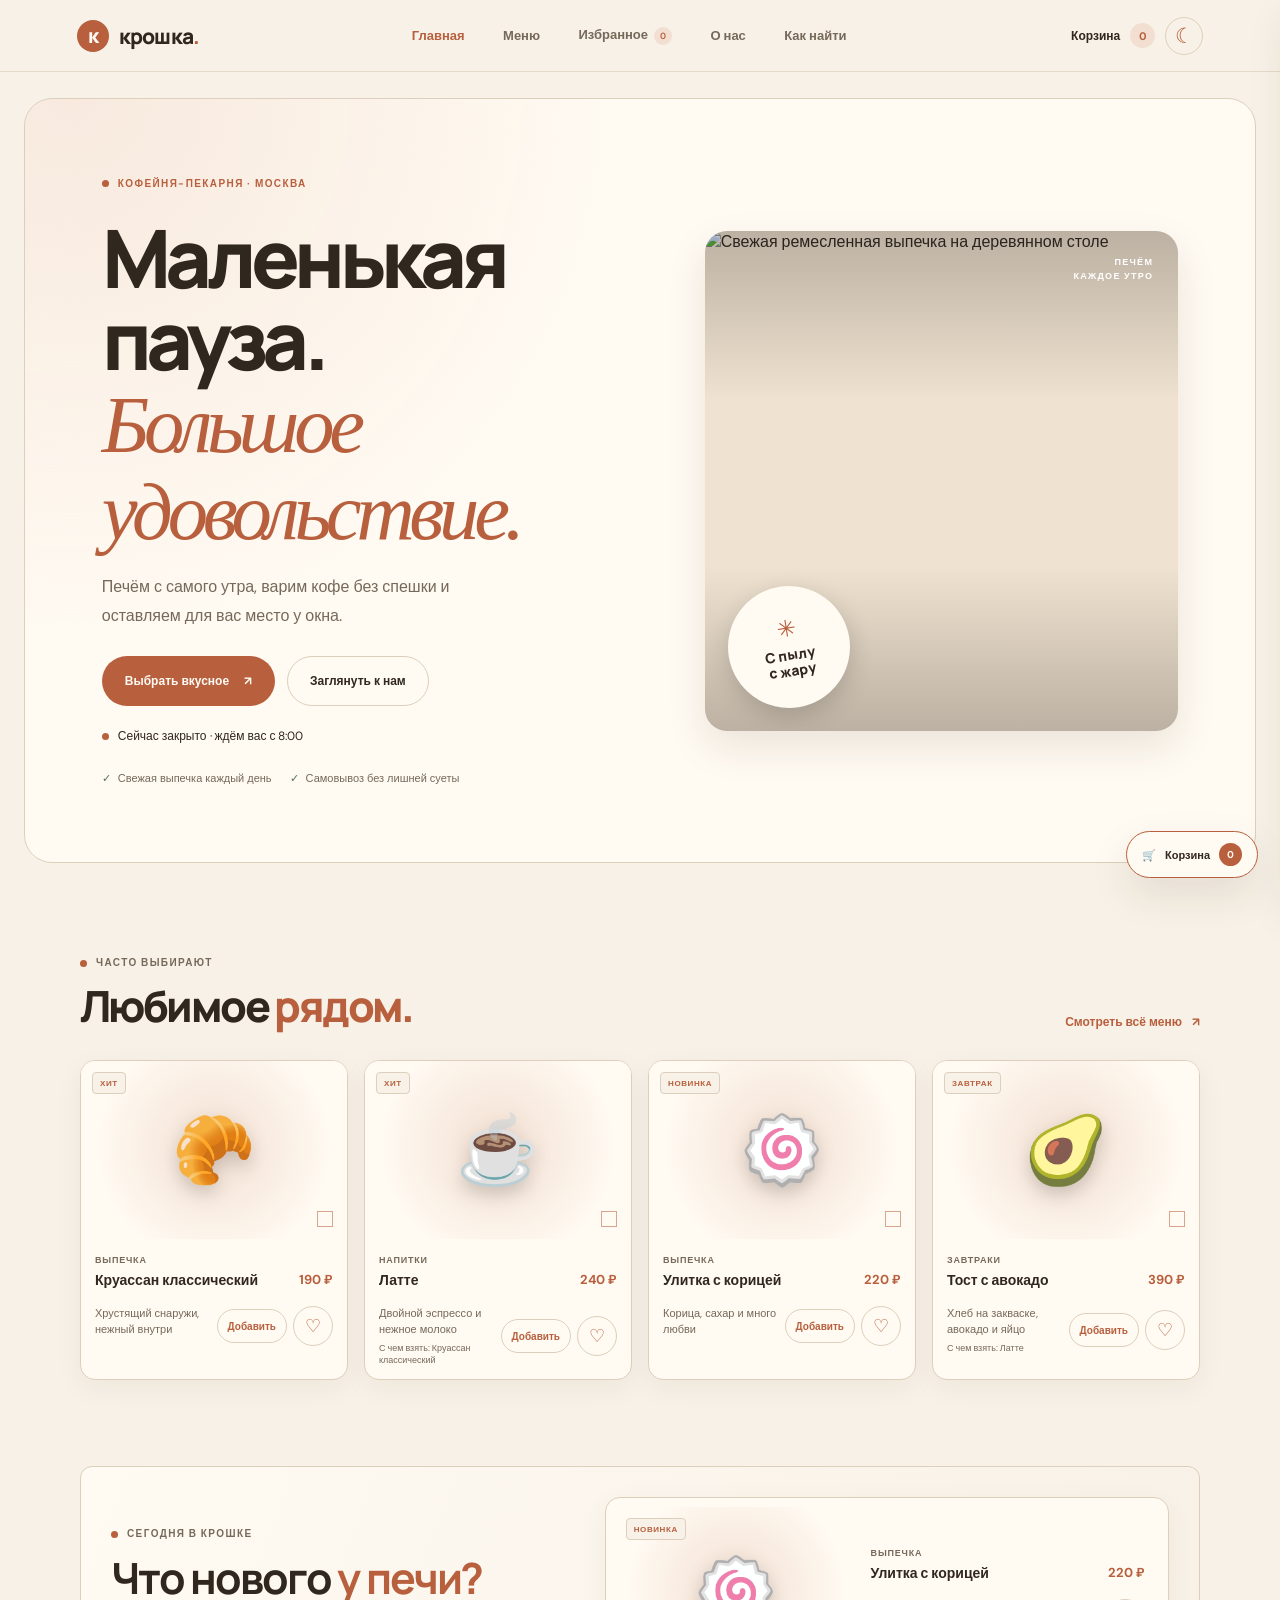
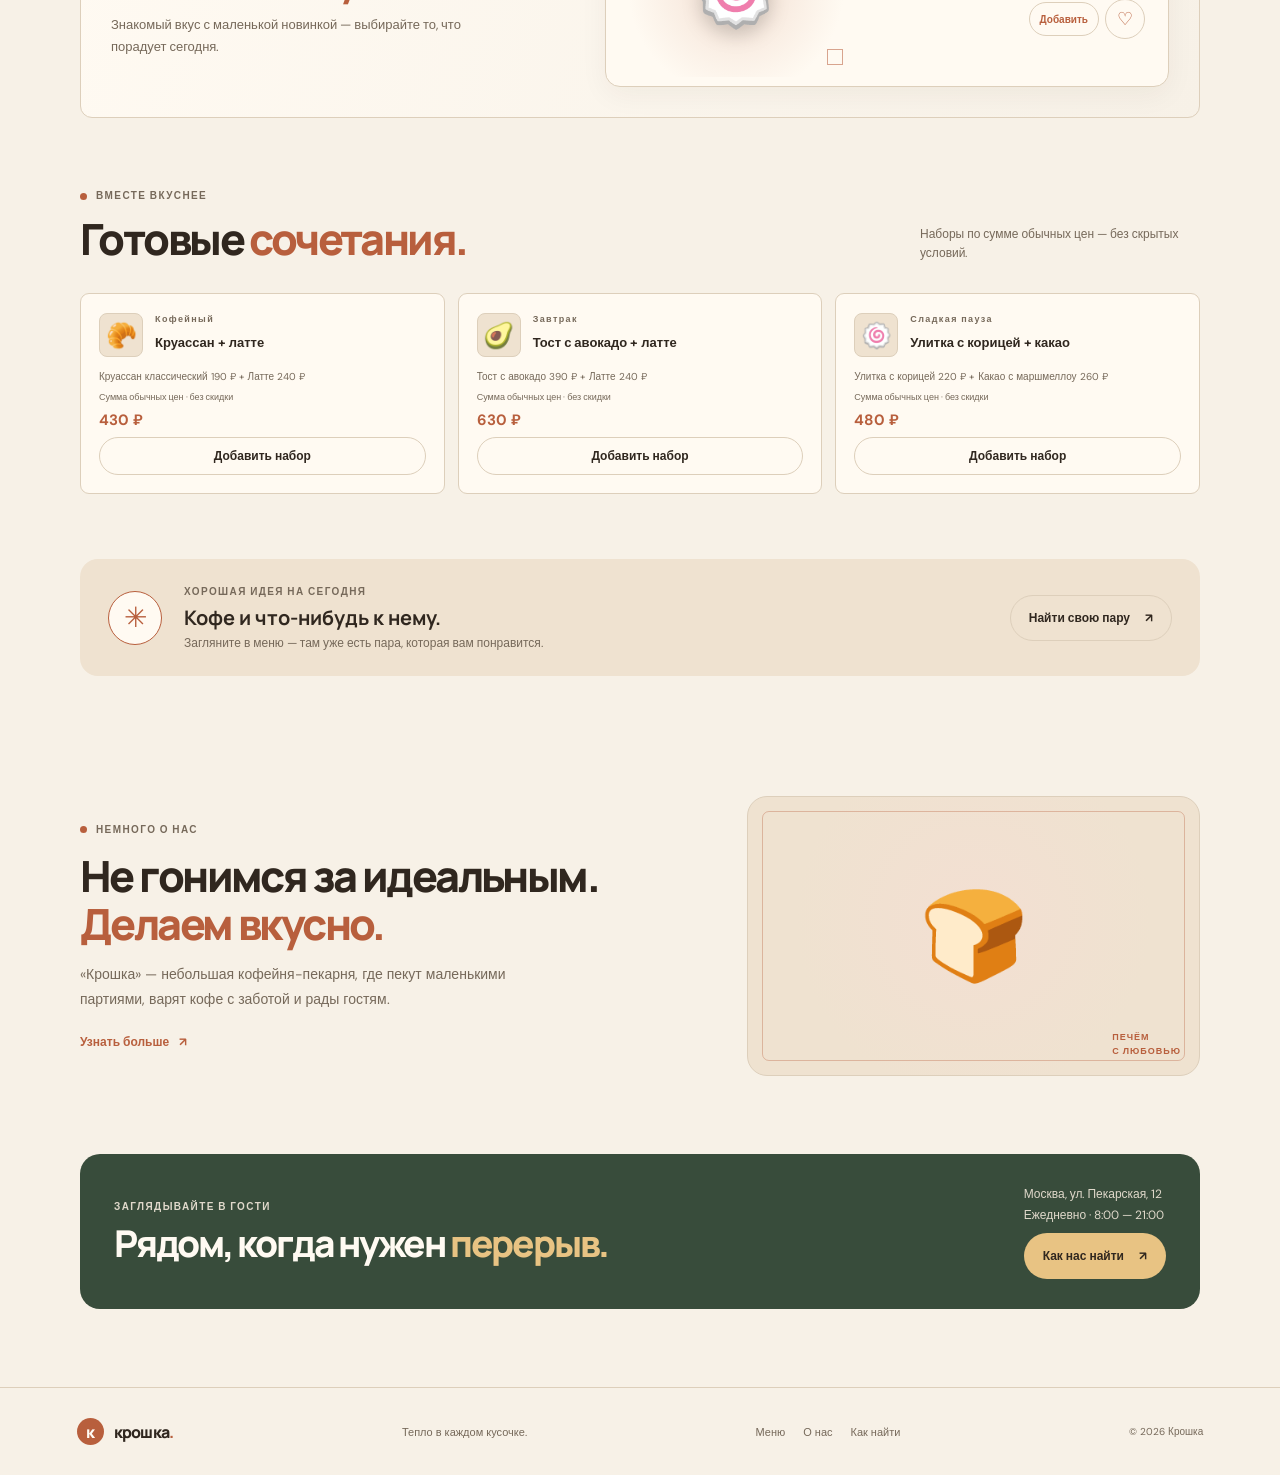
==== commit 9e06ab8b: "Merge latest main with coffee shop redesign Co-authored-by: Copilot App <223556219+Copilot@users.nor" ====
--- a/index.html
+++ b/index.html
@@ -6,6 +6,8 @@
     <meta name="theme-color" content="#f5eee3">
     <meta name="description" content="Крошка — уютная кофейня-пекарня со свежей выпечкой, кофе и завтраками.">
     <title>Крошка — тепло в каждом кусочке</title>
+    <link rel="manifest" href="manifest.json">
+    <link rel="icon" href="assets/icons/kroshka.svg" type="image/svg+xml">
     <link rel="preconnect" href="https://fonts.googleapis.com">
     <link rel="preconnect" href="https://fonts.gstatic.com" crossorigin>
     <link href="https://fonts.googleapis.com/css2?family=DM+Sans:wght@400;500;600;700&family=Manrope:wght@500;600;700;800&display=swap" rel="stylesheet">
@@ -19,7 +21,7 @@
     <header class="site-header">
       <a class="brand" href="index.html" aria-label="Крошка — на главную"><span class="brand-mark" aria-hidden="true">к</span><span>крошка<span class="brand-period">.</span></span></a>
       <nav class="main-nav" id="main-navigation" aria-label="Основная навигация">
-        <a href="index.html" aria-current="page">Главная</a><a href="menu.html">Меню</a><a href="about.html">О нас</a><a href="visit.html">Как найти</a>
+        <a href="index.html" aria-current="page">Главная</a><a href="menu.html">Меню</a><a href="favorites.html">Избранное <span class="favorites-count" aria-label="Избранных товаров: 0">0</span></a><a href="about.html">О нас</a><a href="visit.html">Как найти</a>
       </nav>
       <div class="header-actions">
         <button class="cart-toggle header-cart" type="button" aria-label="Открыть корзину">Корзина <span class="header-cart-count">0</span></button>
@@ -37,6 +39,7 @@
           <div class="hero-actions"><a class="button button-primary" href="menu.html">Выбрать вкусное <span aria-hidden="true">↗</span></a><a class="button button-secondary" href="visit.html">Заглянуть к нам</a></div>
           <p class="hero-hours"><span class="status-dot"></span><span data-open-status>Каждый день · 8:00 — 21:00</span></p>
           <div class="hero-perks"><span>Свежая выпечка каждый день</span><span>Самовывоз без лишней суеты</span></div>
+          <button class="install-app button button-secondary" type="button" hidden>Добавить на главный экран</button>
         </div>
         <div class="hero-art">
           <img class="hero-photo" src="https://images.unsplash.com/photo-1509440159596-0249088772ff?auto=format&amp;fit=crop&amp;w=1200&amp;q=85" alt="Свежая ремесленная выпечка на деревянном столе" fetchpriority="high">
@@ -50,6 +53,16 @@
         <div class="product-grid featured-grid" data-product-list data-product-ids="croissant,latte,cinnamon,toast"></div>
       </section>
 
+      <section class="today-section section-wrap" aria-labelledby="today-title">
+        <div class="today-copy"><p class="eyebrow"><span class="eyebrow-dot"></span> СЕГОДНЯ В КРОШКЕ</p><h2 id="today-title">Что нового <span>у печи?</span></h2><p>Знакомый вкус с маленькой новинкой — выбирайте то, что порадует сегодня.</p></div>
+        <div class="today-product" data-today-product></div>
+      </section>
+
+      <section class="combo-section section-wrap" aria-labelledby="combo-title">
+        <div class="section-heading"><div><p class="eyebrow"><span class="eyebrow-dot"></span> ВМЕСТЕ ВКУСНЕЕ</p><h2 id="combo-title">Готовые <span>сочетания.</span></h2></div><p class="section-note">Наборы по сумме обычных цен — без скрытых условий.</p></div>
+        <div class="combo-grid" data-combo-list></div>
+      </section>
+
       <section class="quest-section section-wrap" aria-labelledby="quest-title">
         <div class="quest-card"><span class="quest-icon" aria-hidden="true">✳</span><div><p class="eyebrow">ХОРОШАЯ ИДЕЯ НА СЕГОДНЯ</p><h2 id="quest-title">Кофе и что-нибудь к нему.</h2><p>Загляните в меню — там уже есть пара, которая вам понравится.</p></div><a class="button button-secondary" href="menu.html">Найти свою пару <span aria-hidden="true">↗</span></a></div>
       </section>
@@ -59,6 +72,11 @@
         <div class="split-art" aria-hidden="true"><span>🍞</span><i>ПЕЧЁМ<br>С ЛЮБОВЬЮ</i></div>
       </section>
 
+      <section class="recently-viewed-section section-wrap" hidden aria-labelledby="recent-title">
+        <div class="section-heading"><div><p class="eyebrow">ВАШИ ПОСЛЕДНИЕ ОТКРЫТИЯ</p><h2 id="recent-title">Недавно <span>смотрели.</span></h2></div></div>
+        <div class="product-grid recent-product-grid" data-recent-list></div>
+      </section>
+
       <section class="visit-band section-wrap">
         <div><p class="eyebrow">ЗАГЛЯДЫВАЙТЕ В ГОСТИ</p><h2>Рядом, когда нужен <span>перерыв.</span></h2></div>
         <div class="visit-band-details"><p>Москва, ул. Пекарская, 12<br>Ежедневно · 8:00 — 21:00</p><a class="button button-primary" href="visit.html">Как нас найти <span aria-hidden="true">↗</span></a></div>
@@ -66,5 +84,6 @@
     </main>
 
     <footer class="site-footer"><a class="brand footer-brand" href="index.html"><span class="brand-mark" aria-hidden="true">к</span><span>крошка<span class="brand-period">.</span></span></a><p>Тепло в каждом кусочке.</p><nav aria-label="Навигация в подвале"><a href="menu.html">Меню</a><a href="about.html">О нас</a><a href="visit.html">Как найти</a></nav><span>© <span class="current-year">2026</span> Крошка</span></footer>
+    <nav class="mobile-dock" aria-label="Быстрая навигация"><a href="index.html" aria-current="page"><span aria-hidden="true">⌂</span><span>Главная</span></a><a href="menu.html"><span aria-hidden="true">☷</span><span>Меню</span></a><a href="favorites.html"><span aria-hidden="true">♡</span><span>Избранное</span></a><button class="cart-toggle" type="button" aria-label="Открыть корзину"><span aria-hidden="true">🛒</span><span>Корзина</span></button></nav>
   </body>
 </html>
--- a/style.css
+++ b/style.css
@@ -108,7 +108,7 @@
 .product-kind { grid-column: 1 / -1; margin: 0; color: var(--muted); font-size: 9px; font-weight: 700; letter-spacing: .8px; text-transform: uppercase; }
 .product-details h3 { margin: 0; font-size: 14px; line-height: 1.35; }
 .product-price { color: var(--accent); font-size: 13px; white-space: nowrap; }
-.product-footer { display: flex; min-height: 54px; align-items: center; justify-content: space-between; gap: 8px; padding: 7px 14px 13px; }
+.product-footer { display: grid; min-height: 54px; grid-template-columns: minmax(0, 1fr) auto; align-items: center; gap: 5px 8px; padding: 7px 14px 13px; }
 .product-footer p { max-width: 190px; margin: 0; color: var(--muted); font-size: 11px; line-height: 1.4; }
 .add-button { min-height: 34px; flex: 0 0 auto; padding: 0 10px; border: 1px solid var(--line); border-radius: 5px; background: transparent; color: var(--accent); cursor: pointer; font-size: 10px; font-weight: 700; }
 .add-button:hover { border-color: var(--accent); background: var(--soft-accent); }
@@ -272,15 +272,100 @@
 .cart-drawer-footer > p { margin: 10px 0 0; color: var(--muted); font-size: 10px; text-align: center; }
 .toast-region { position: fixed; z-index: 60; right: 18px; bottom: 82px; display: grid; gap: 8px; width: min(340px, calc(100vw - 36px)); }
 .toast { padding: 12px 15px; border: 1px solid var(--line); border-radius: 7px; background: var(--surface-raised); box-shadow: var(--shadow); color: var(--text); font-size: 12px; animation: toast-in .2s ease both; }
+.toast-pairing { display: block; margin-top: 7px; padding: 0; border: 0; background: none; color: var(--accent); cursor: pointer; font-size: 11px; font-weight: 700; text-align: left; }
 @keyframes toast-in { from { opacity: 0; transform: translateY(8px); } to { opacity: 1; transform: translateY(0); } }
 
+.main-nav .favorites-count { display: inline-grid; min-width: 18px; height: 18px; margin-left: 3px; place-items: center; padding: 0 4px; border-radius: 50%; background: var(--soft-accent); color: var(--accent); font-size: 9px; }
+.product-photo { width: 100%; height: 100%; object-fit: cover; }
+.product-art:has(.product-photo) { background: var(--surface-raised); }
+.product-actions { display: flex; align-items: center; justify-content: flex-end; gap: 6px; }
+.product-footer > p { grid-column: 1; grid-row: 1; }
+.product-footer .pairing-note { grid-column: 1; grid-row: 2; }
+.product-footer .product-actions { max-width: 145px; grid-column: 2; grid-row: 1 / span 2; flex-wrap: wrap; }
+.favorite-button { display: grid; width: 40px; height: 40px; flex: 0 0 auto; place-items: center; border: 1px solid var(--line); border-radius: 50%; background: var(--surface); color: var(--accent); cursor: pointer; font-size: 18px; line-height: 1; }
+.favorite-button:hover, .favorite-button[aria-pressed="true"] { border-color: var(--accent); background: var(--soft-accent); }
+.quick-view-button { grid-column: 1 / -1; min-height: 27px; padding: 0 4px; border: 0; background: transparent; color: var(--muted); cursor: pointer; font-size: 9px; text-align: right; text-decoration: underline; text-underline-offset: 3px; }
+.product-actions .quick-view-button { width: 100%; }
+.quick-view-button:hover { color: var(--accent); }
+.pairing-note { grid-column: 1; color: var(--muted); font-size: 9px; line-height: 1.35; }
+.cart-recommendations { padding: 12px 0; border-top: 1px solid var(--line); }
+.cart-recommendations h3 { margin: 0 0 8px; font-family: Manrope, sans-serif; font-size: 13px; }
+.cart-recommendation-list { display: grid; gap: 6px; }
+.cart-recommendation { display: flex; min-height: 37px; align-items: center; gap: 8px; padding: 5px 8px; border: 1px solid var(--line); border-radius: 5px; background: var(--surface); color: var(--text); cursor: pointer; text-align: left; }
+.cart-recommendation:hover { border-color: var(--accent); }
+.cart-recommendation > span:nth-child(2) { flex: 1; font-size: 10px; }
+.cart-recommendation > strong { color: var(--accent); font-size: 10px; }
+.cart-drawer-footer { flex: 0 0 auto; }
+
+.today-section { display: grid; grid-template-columns: minmax(0, .9fr) minmax(300px, 1.1fr); align-items: center; gap: 32px; margin-bottom: 70px; padding: 30px; border: 1px solid var(--line); border-radius: 12px; background: linear-gradient(110deg, var(--surface), var(--bg)); }
+.today-copy h2 { max-width: 380px; margin: 12px 0; font-family: Manrope, sans-serif; font-size: clamp(30px, 4vw, 43px); letter-spacing: -.05em; line-height: 1.12; }
+.today-copy h2 span { color: var(--accent); }
+.today-copy > p:last-child { max-width: 350px; margin: 0; color: var(--muted); font-size: 13px; line-height: 1.7; }
+.today-product .product-card { display: grid; grid-template-columns: minmax(125px, .8fr) 1fr; align-items: center; padding: 9px; }
+.today-product .product-art { min-height: 170px; grid-row: 1 / span 2; border-radius: 6px; }
+.today-product .product-details { align-self: end; }
+.today-product .product-footer { align-self: start; }
+.today-product .product-footer p { display: none; }
+.today-product .product-actions { flex-wrap: wrap; }
+.today-product .quick-view-button { display: none; }
+.combo-section { padding-bottom: 65px; }
+.combo-grid { display: grid; grid-template-columns: repeat(3, minmax(0, 1fr)); gap: 13px; }
+.combo-card { position: relative; display: grid; grid-template-columns: 44px 1fr; align-items: center; gap: 7px 12px; padding: 18px; border: 1px solid var(--line); border-radius: 9px; background: var(--surface); }
+.combo-icon { display: grid; width: 44px; height: 44px; grid-row: 1 / span 3; place-items: center; border: 1px solid var(--line); border-radius: 8px; background: var(--surface-raised); font-size: 25px; }
+.combo-card .eyebrow { font-size: 9px; }
+.combo-card h3 { margin: 0; font-size: 13px; }
+.combo-items { grid-column: 1 / -1; margin: 4px 0 0; color: var(--muted); font-size: 10px; line-height: 1.55; }
+.combo-price { grid-column: 1 / -1; color: var(--accent); font-size: 15px; }
+.combo-price-note { grid-column: 1 / -1; color: var(--muted); font-size: 9px; }
+.combo-card .button { grid-column: 1 / -1; width: 100%; min-height: 38px; }
+.recently-viewed-section { padding-top: 15px; padding-bottom: 55px; }
+.recent-product-grid { grid-template-columns: repeat(4, minmax(0, 1fr)); }
+.favorites-page { min-height: 290px; padding-top: 12px; padding-bottom: 65px; }
+.favorites-grid { grid-template-columns: repeat(3, minmax(0, 1fr)); }
+.favorites-empty { padding: 35px 15px; color: var(--muted); text-align: center; }
+.favorites-empty > span { color: var(--accent); font-size: 36px; }
+.favorites-empty h2 { margin: 8px 0; color: var(--text); font-family: Manrope, sans-serif; font-size: 24px; }
+.favorites-empty p { margin: 0 0 18px; font-size: 13px; }
+.product-dialog { width: min(650px, calc(100% - 30px)); max-width: none; max-height: min(88vh, 650px); overflow: auto; padding: 0; border: 1px solid var(--line); border-radius: 12px; background: var(--surface); color: var(--text); box-shadow: var(--shadow); }
+.product-dialog::backdrop { background: rgb(12 9 7 / 68%); backdrop-filter: blur(3px); }
+.product-dialog-panel { position: relative; display: grid; grid-template-columns: .85fr 1fr; min-height: 300px; }
+.product-dialog-close { position: absolute; z-index: 2; top: 12px; right: 12px; background: var(--surface); color: var(--text); font-size: 23px; }
+.quick-view-art { display: grid; min-height: 300px; place-items: center; border-right: 1px solid var(--line); background: radial-gradient(circle, var(--soft-accent), var(--surface) 72%); font-size: 112px; }
+.quick-view-art img { width: 100%; height: 100%; min-height: 300px; object-fit: cover; }
+.quick-view-content { display: flex; flex-direction: column; align-items: flex-start; justify-content: center; gap: 11px; padding: 34px 25px; }
+.quick-view-title { margin: 0; font-family: Manrope, sans-serif; font-size: 25px; line-height: 1.2; }
+.quick-view-description { margin: 0; color: var(--muted); font-size: 13px; line-height: 1.65; }
+.quick-view-price { color: var(--accent); font-size: 18px; }
+.quick-view-actions { display: flex; flex-wrap: wrap; align-items: center; gap: 8px; margin-top: 5px; }
+.quick-view-actions .favorite-button { width: 42px; height: 42px; font-size: 20px; }
+.quick-view-actions .button { min-height: 42px; padding: 0 12px; font-size: 10px; }
+.gallery-strip { grid-template-columns: repeat(3, 1fr); }
+.gallery-strip figure { display: flex; min-height: 95px; align-items: center; justify-content: center; gap: 10px; margin: 0; border: 1px solid var(--line); border-radius: 8px; background: radial-gradient(circle at 50% 45%, var(--soft-accent), var(--surface)); }
+.gallery-strip figcaption { color: var(--muted); font-size: 8px; font-weight: 700; letter-spacing: .7px; }
+.brand-story { display: grid; grid-template-columns: 165px 1fr; align-items: baseline; gap: 16px; margin-top: 22px; padding: 19px; border: 1px solid var(--line); border-radius: 8px; background: var(--surface); }
+.brand-story > p:last-child { margin: 0; color: var(--muted); font-size: 13px; line-height: 1.7; }
+.faq-section { padding-top: 15px; padding-bottom: 65px; }
+.faq-list { display: grid; gap: 8px; }
+.faq-list details { border: 1px solid var(--line); border-radius: 7px; background: var(--surface); }
+.faq-list summary { position: relative; padding: 15px 42px 15px 15px; cursor: pointer; font-size: 13px; font-weight: 600; list-style: none; }
+.faq-list summary::-webkit-details-marker { display: none; }
+.faq-list summary::after { position: absolute; top: 50%; right: 16px; color: var(--accent); content: "+"; font-size: 20px; transform: translateY(-50%); }
+.faq-list details[open] summary::after { content: "−"; }
+.faq-list details p { margin: 0; padding: 0 15px 15px; color: var(--muted); font-size: 12px; line-height: 1.7; }
+.mobile-dock { display: none; }
+.offline-banner { position: sticky; z-index: 19; top: 72px; padding: 9px 15px; background: var(--soft-accent); color: var(--text); font-size: 11px; text-align: center; }
+.install-app { min-height: 38px; margin-top: 18px; font-size: 10px; }
+
 @media (max-width: 900px) {
-  .site-header { gap: 12px; padding-right: 24px; padding-left: 24px; }
-  .main-nav { gap: 17px; }
+  .site-header { gap: 10px; padding-right: 22px; padding-left: 22px; }
+  .main-nav { gap: 12px; font-size: 11px; }
+  .main-nav .favorites-count { min-width: 16px; height: 16px; }
   .hero { padding-right: 6vw; padding-left: 6vw; }
   .product-grid { grid-template-columns: repeat(2, minmax(0, 1fr)); }
   .menu-product-grid { grid-template-columns: repeat(2, minmax(0, 1fr)); }
   .recommend-grid { grid-template-columns: 1fr; }
+  .combo-grid { grid-template-columns: 1fr; }
+  .favorites-grid { grid-template-columns: repeat(2, minmax(0, 1fr)); }
 }
 
 @media (max-width: 680px) {
@@ -295,6 +380,7 @@
   .main-nav.is-open { opacity: 1; pointer-events: auto; transform: translateY(0); visibility: visible; }
   .main-nav a { min-height: 43px; padding: 12px 4px; border-bottom: 1px solid var(--line); }
   .main-nav a:last-child { border-bottom: 0; }
+  .main-nav a[aria-current="page"] { box-shadow: none; }
   .hero { min-height: 590px; grid-template-columns: 1fr; gap: 0; padding: 55px 24px 15px; }
   .hero-copy { align-self: start; }
   .hero h1 { max-width: 500px; font-size: clamp(45px, 12vw, 66px); }
@@ -316,6 +402,7 @@
   .product-details h3 { font-size: 12px; }
   .product-price { font-size: 11px; }
   .product-footer { align-items: end; padding: 5px 10px 10px; }
+  .product-footer .product-actions { max-width: none; }
   .product-footer p { font-size: 9px; }
   .add-button { min-height: 30px; padding: 0 7px; font-size: 9px; }
   .quest-card { align-items: start; gap: 12px; padding: 17px; }
@@ -353,9 +440,10 @@
   .story-values h3 { display: inline-block; margin: 0 0 0 8px; }
   .story-values p { margin-top: 8px; }
   .gallery-strip { gap: 7px; }
-  .gallery-strip > div { min-height: 83px; flex-direction: column; gap: 4px; }
+  .gallery-strip figure { min-height: 83px; flex-direction: column; gap: 4px; }
   .gallery-strip span { font-size: 26px; }
-  .gallery-strip small { font-size: 7px; }
+  .gallery-strip figcaption { font-size: 7px; }
+  .brand-story { grid-template-columns: 1fr; gap: 8px; padding: 14px; }
   .principle-quote { margin-top: 28px; padding: 16px; }
   .visit-page { grid-template-columns: 1fr; gap: 14px; padding-top: 10px; }
   .visit-info-card { padding: 18px; }
@@ -367,6 +455,36 @@
   .order-success { padding: 24px 16px; }
   .success-actions { flex-direction: column; }
   .success-actions > * { width: 100%; }
+  body { padding-bottom: calc(66px + env(safe-area-inset-bottom)); }
+  .site-footer { padding-bottom: 17px; }
+  .mobile-dock { position: fixed; z-index: 25; right: 0; bottom: 0; left: 0; display: grid; min-height: calc(62px + env(safe-area-inset-bottom)); grid-template-columns: repeat(4, minmax(0, 1fr)); padding: 5px 8px calc(5px + env(safe-area-inset-bottom)); border-top: 1px solid var(--line); background: color-mix(in srgb, var(--bg) 96%, transparent); backdrop-filter: blur(10px); }
+  .mobile-dock a, .mobile-dock button { display: flex; min-width: 0; flex-direction: column; align-items: center; justify-content: center; gap: 2px; border: 0; background: transparent; color: var(--muted); cursor: pointer; font-size: 9px; }
+  .mobile-dock a[aria-current="page"] { color: var(--accent); }
+  .mobile-dock button[aria-current="page"] { color: var(--accent); }
+  .mobile-dock a > span:first-child, .mobile-dock button > span:first-child { font-size: 18px; line-height: 1.1; }
+  .floating-cart-toggle { display: none; }
+  .today-section { grid-template-columns: 1fr; gap: 18px; margin-bottom: 45px; padding: 18px; }
+  .today-product .product-card { grid-template-columns: minmax(100px, .75fr) 1fr; }
+  .today-product .product-art { min-height: 130px; }
+  .combo-section { padding-bottom: 45px; }
+  .combo-grid { gap: 8px; }
+  .combo-card { grid-template-columns: 40px 1fr; padding: 13px; }
+  .combo-icon { width: 40px; height: 40px; }
+  .recently-viewed-section { padding-bottom: 40px; }
+  .recent-product-grid, .favorites-grid { grid-template-columns: repeat(2, minmax(0, 1fr)); }
+  .product-footer { grid-template-columns: 1fr; gap: 6px; }
+  .product-footer > p, .product-footer .pairing-note { grid-column: 1; grid-row: auto; }
+  .product-actions { max-width: none !important; grid-column: 1 !important; grid-row: auto !important; justify-content: space-between; flex-wrap: wrap; }
+  .quick-view-button { width: 100%; text-align: left; }
+  .product-dialog-panel { grid-template-columns: 1fr; }
+  .quick-view-art { min-height: 185px; border-right: 0; border-bottom: 1px solid var(--line); font-size: 83px; }
+  .quick-view-art img { min-height: 185px; max-height: 230px; }
+  .quick-view-content { gap: 8px; padding: 20px; }
+  .quick-view-title { padding-right: 28px; font-size: 21px; }
+  .quick-view-actions { gap: 6px; }
+  .quick-view-actions .button { padding: 0 9px; }
+  .faq-section { padding-bottom: 45px; }
+  .offline-banner { top: 64px; }
 }
 
 @media (max-width: 390px) {
@@ -382,6 +500,11 @@
   .product-footer { align-items: center; }
   .visit-list > div { grid-template-columns: 83px 1fr; }
   .site-footer nav { order: 1; width: 100%; justify-content: space-between; }
+  .today-product .product-details { grid-template-columns: 1fr; }
+  .today-product .product-kind { grid-column: auto; }
+  .today-product .product-footer { padding-top: 0; }
+  .today-product .product-actions { justify-content: flex-start; }
+  .recent-product-grid, .favorites-grid { grid-template-columns: 1fr; }
 }
 
 @media (prefers-reduced-motion: reduce) {
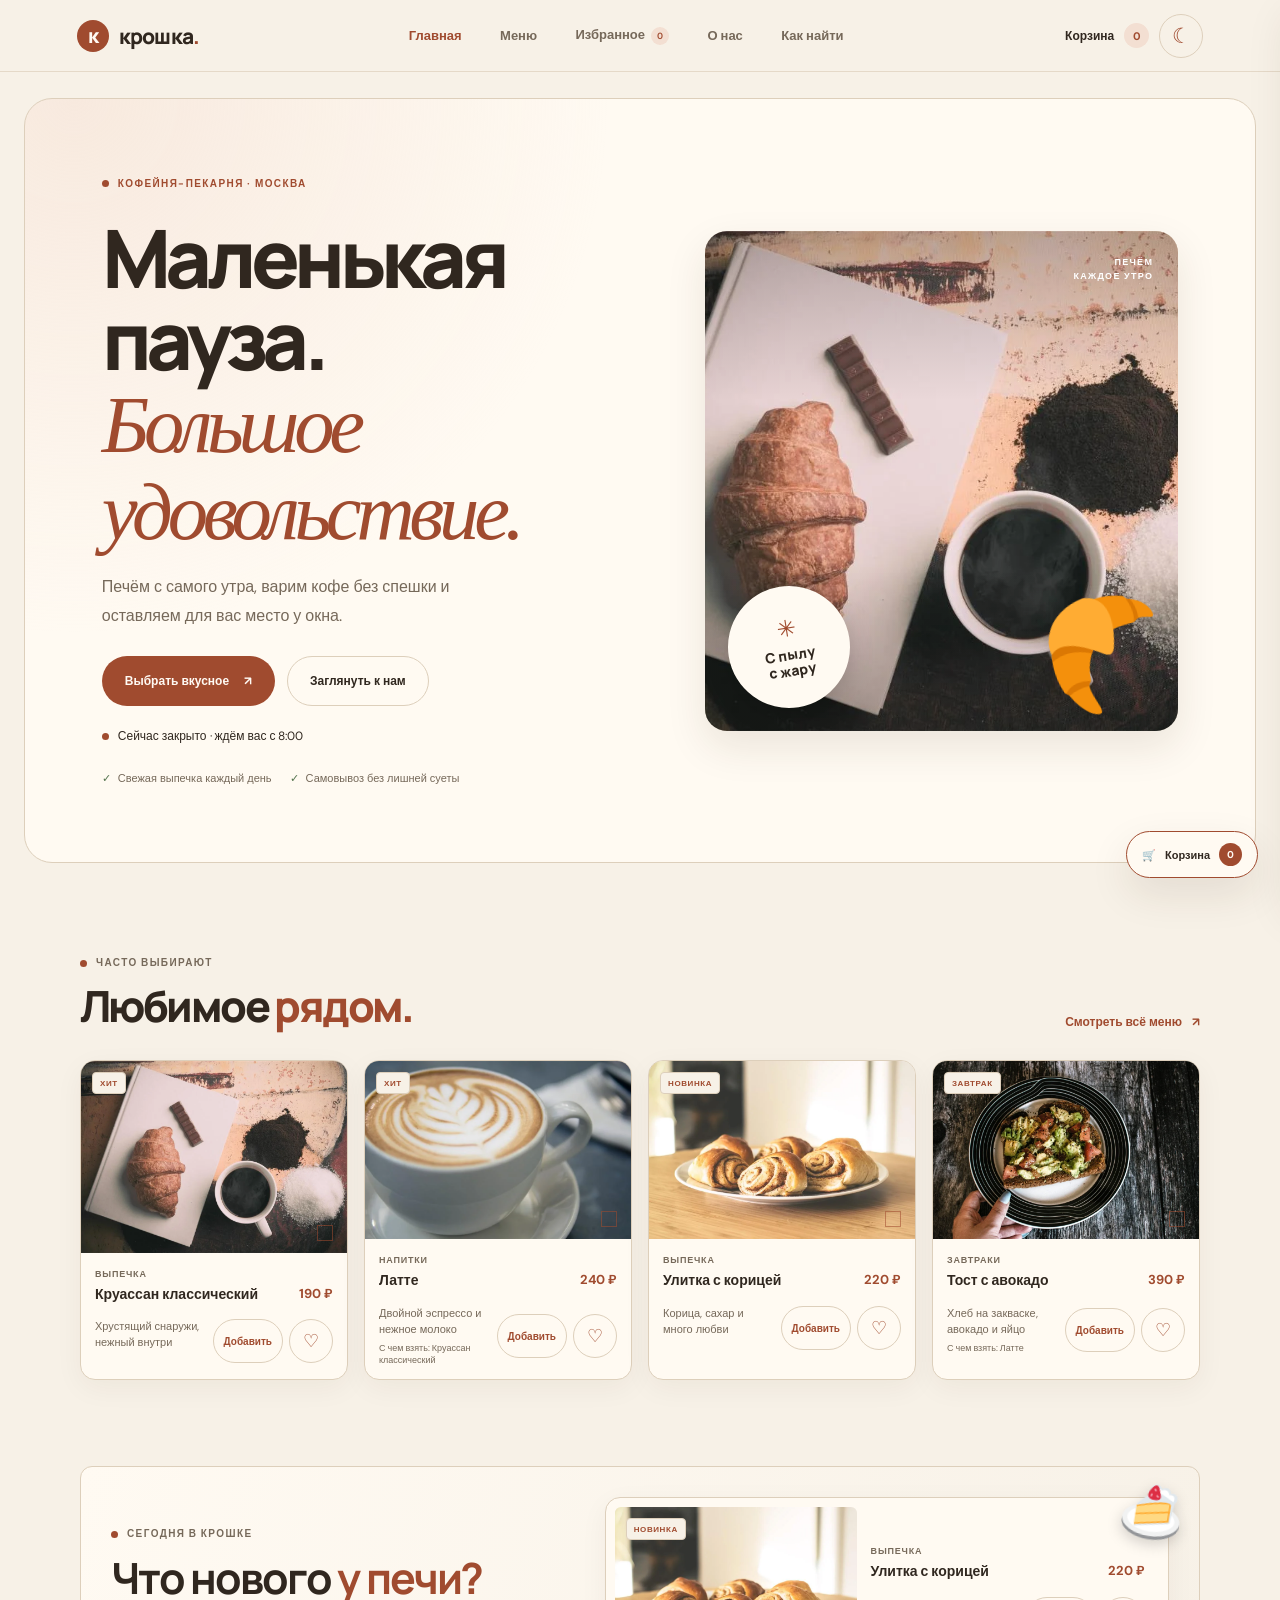
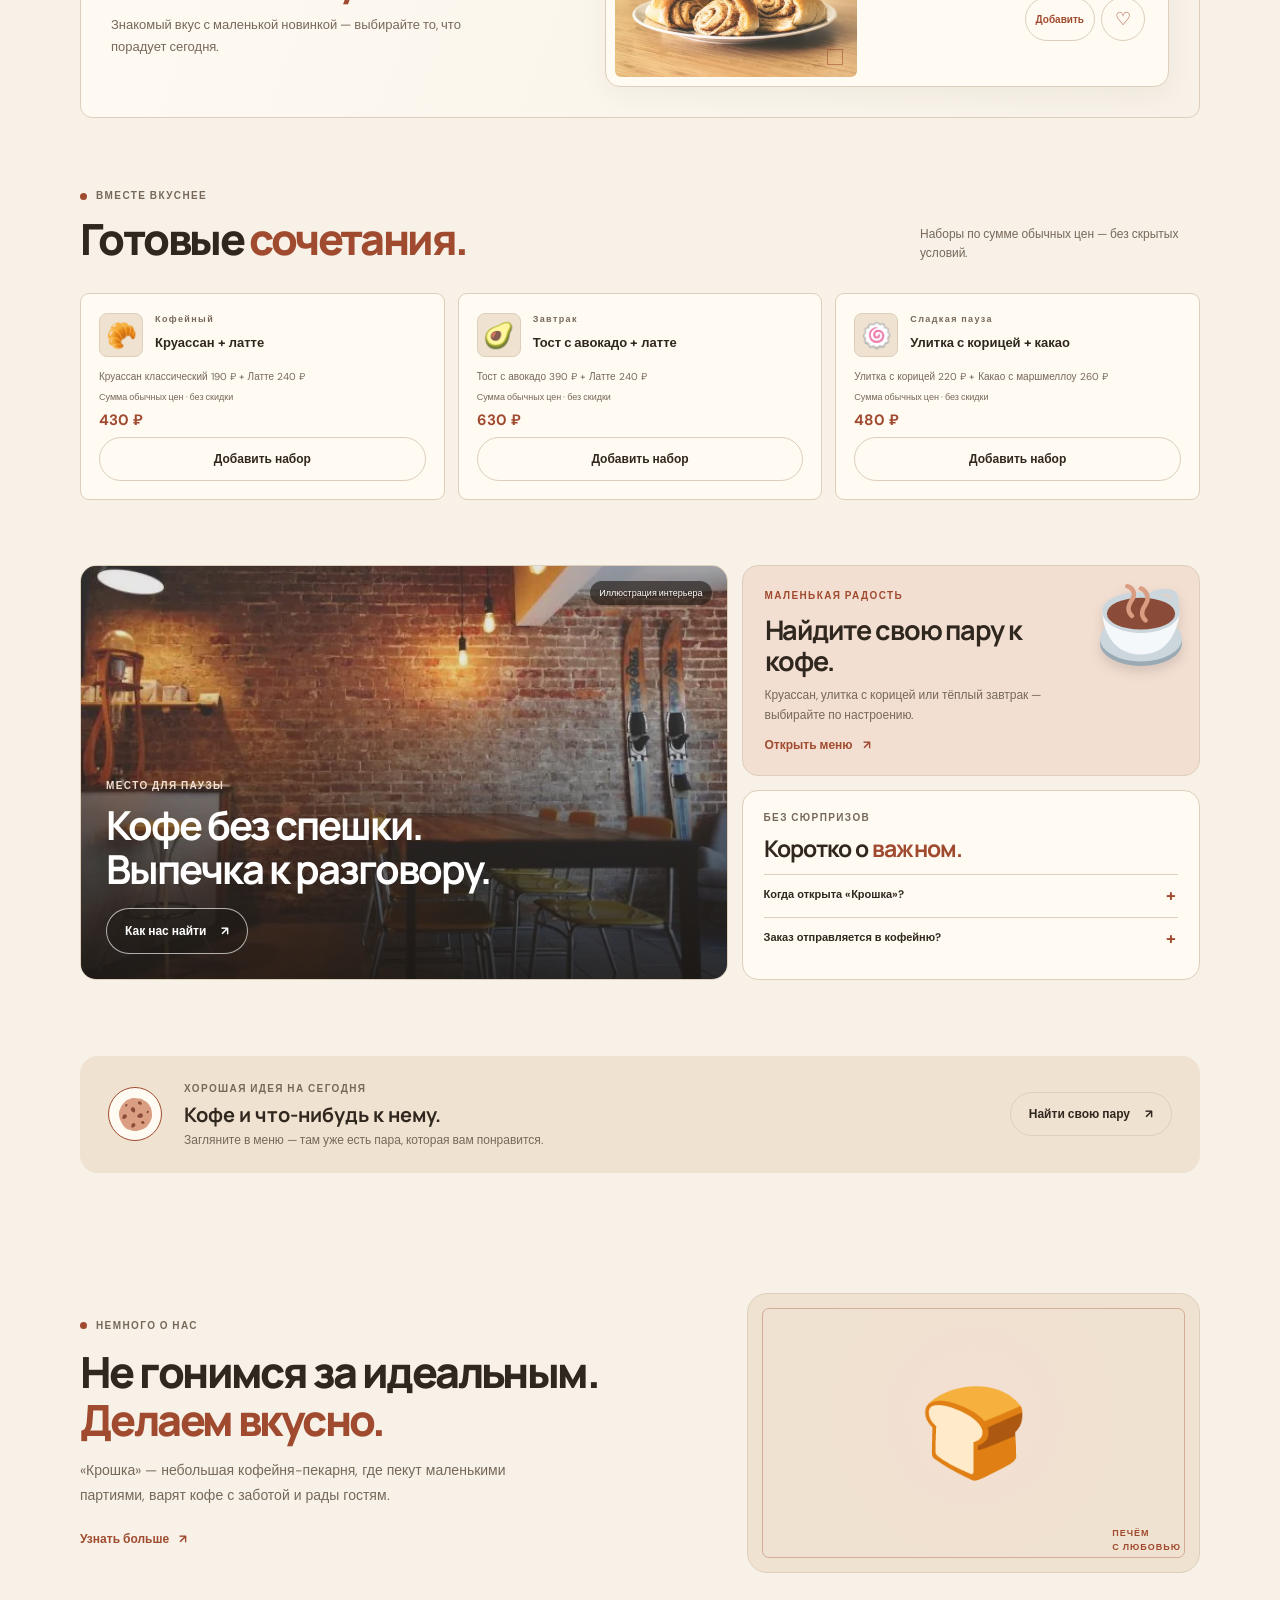
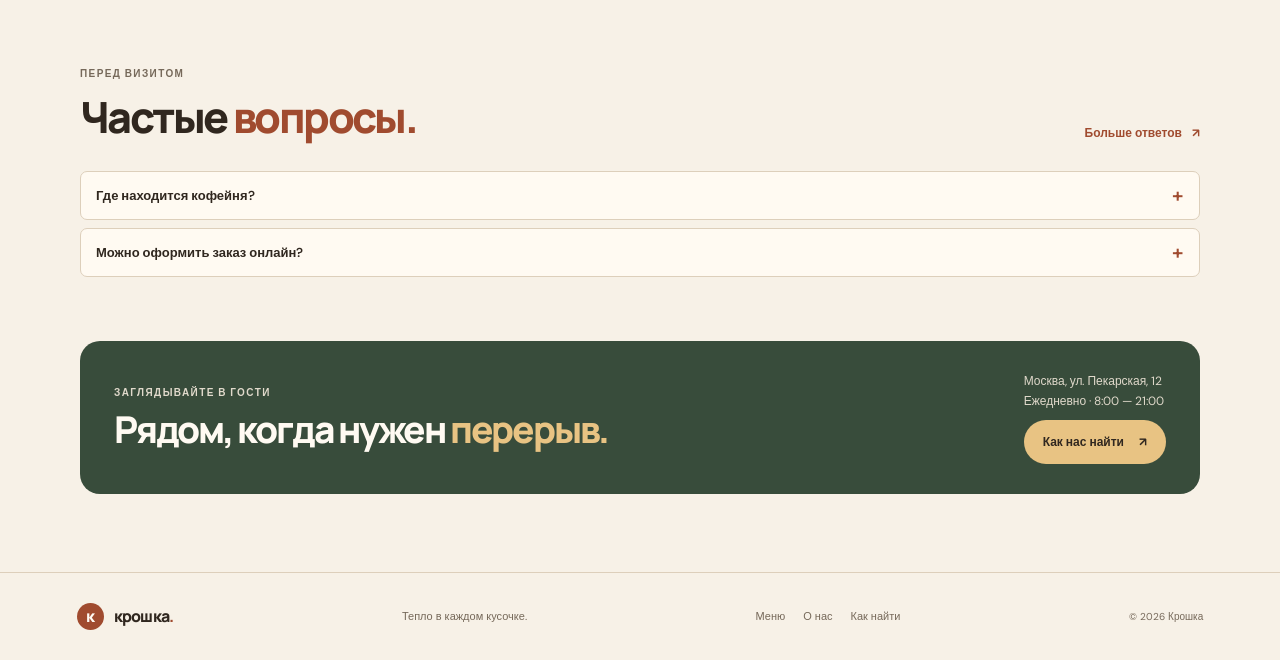
==== commit df3b93c2: "Polish coffee shop experience Co-authored-by: Copilot App <223556219+Copilot@users.noreply.github.co" ====
--- a/index.html
+++ b/index.html
@@ -3,17 +3,56 @@
   <head>
     <meta charset="utf-8">
     <meta name="viewport" content="width=device-width, initial-scale=1">
-    <meta name="theme-color" content="#f5eee3">
+    <meta name="theme-color" content="#f7f1e7">
     <meta name="description" content="Крошка — уютная кофейня-пекарня со свежей выпечкой, кофе и завтраками.">
     <title>Крошка — тепло в каждом кусочке</title>
+    <link rel="canonical" href="https://elae7.github.io/coffee-shop/">
     <link rel="manifest" href="manifest.json">
     <link rel="icon" href="assets/icons/kroshka.svg" type="image/svg+xml">
+    <link rel="apple-touch-icon" href="assets/icons/kroshka-180.png">
+    <meta property="og:type" content="website">
+    <meta property="og:site_name" content="Крошка">
+    <meta property="og:title" content="Крошка — тепло в каждом кусочке">
+    <meta property="og:description" content="Уютная кофейня-пекарня со свежей выпечкой, кофе и завтраками.">
+    <meta property="og:url" content="https://elae7.github.io/coffee-shop/">
+    <meta property="og:image" content="https://elae7.github.io/coffee-shop/assets/images/croissant-coffee.webp">
+    <meta property="og:image:alt" content="Круассан и кофе на завтрак">
+    <meta name="twitter:card" content="summary_large_image">
+    <script type="application/ld+json">
+      {
+        "@context": "https://schema.org",
+        "@type": "CafeOrCoffeeShop",
+        "name": "Крошка",
+        "url": "https://elae7.github.io/coffee-shop/",
+        "image": "https://elae7.github.io/coffee-shop/assets/images/croissant-coffee.webp",
+        "description": "Уютная кофейня-пекарня со свежей выпечкой, кофе и завтраками.",
+        "address": {
+          "@type": "PostalAddress",
+          "streetAddress": "ул. Пекарская, 12",
+          "addressLocality": "Москва",
+          "addressCountry": "RU"
+        },
+        "openingHoursSpecification": {
+          "@type": "OpeningHoursSpecification",
+          "dayOfWeek": [
+            "Monday",
+            "Tuesday",
+            "Wednesday",
+            "Thursday",
+            "Friday",
+            "Saturday",
+            "Sunday"
+          ],
+          "opens": "08:00",
+          "closes": "21:00"
+        }
+      }
+    </script>
     <link rel="preconnect" href="https://fonts.googleapis.com">
     <link rel="preconnect" href="https://fonts.gstatic.com" crossorigin>
     <link href="https://fonts.googleapis.com/css2?family=DM+Sans:wght@400;500;600;700&family=Manrope:wght@500;600;700;800&display=swap" rel="stylesheet">
     <link rel="stylesheet" href="style.css">
     <script src="menu-data.js" defer></script>
-    <script src="order-config.js" defer></script>
     <script src="js_main1.js" defer></script>
   </head>
   <body>
@@ -42,7 +81,8 @@
           <button class="install-app button button-secondary" type="button" hidden>Добавить на главный экран</button>
         </div>
         <div class="hero-art">
-          <img class="hero-photo" src="https://images.unsplash.com/photo-1509440159596-0249088772ff?auto=format&amp;fit=crop&amp;w=1200&amp;q=85" alt="Свежая ремесленная выпечка на деревянном столе" fetchpriority="high">
+          <img class="hero-photo" src="assets/images/croissant-coffee.webp" alt="Круассан и чашка кофе на завтрак" fetchpriority="high" decoding="async">
+          <img class="hero-food-sticker" src="assets/icons/food-croissant.svg" alt="" aria-hidden="true">
           <div class="hero-photo-caption"><span class="caption-mark" aria-hidden="true">✳</span><span>С пылу<br>с жару</span></div>
           <span class="hero-photo-note">ПЕЧЁМ<br>КАЖДОЕ УТРО</span>
         </div>
@@ -55,6 +95,7 @@
 
       <section class="today-section section-wrap" aria-labelledby="today-title">
         <div class="today-copy"><p class="eyebrow"><span class="eyebrow-dot"></span> СЕГОДНЯ В КРОШКЕ</p><h2 id="today-title">Что нового <span>у печи?</span></h2><p>Знакомый вкус с маленькой новинкой — выбирайте то, что порадует сегодня.</p></div>
+        <img class="today-food-sticker" src="assets/icons/food-dessert.svg" alt="" aria-hidden="true">
         <div class="today-product" data-today-product></div>
       </section>
 
@@ -63,13 +104,35 @@
         <div class="combo-grid" data-combo-list></div>
       </section>
 
+      <section class="home-bento section-wrap" aria-label="Атмосфера и ответы на вопросы">
+        <article class="bento-interior">
+          <img src="assets/images/cafe-interior.webp" alt="Небольшой зал кафе с кофейной стойкой и кирпичной стеной — иллюстрация атмосферы" loading="lazy" decoding="async">
+          <div class="bento-interior-copy"><p class="eyebrow">МЕСТО ДЛЯ ПАУЗЫ</p><h2>Кофе без спешки.<br>Выпечка к разговору.</h2><a class="button button-secondary" href="visit.html">Как нас найти <span aria-hidden="true">↗</span></a></div>
+          <span class="bento-photo-note">Иллюстрация интерьера</span>
+        </article>
+        <article class="bento-special">
+          <p class="eyebrow">МАЛЕНЬКАЯ РАДОСТЬ</p><img src="assets/icons/food-coffee.svg" alt="" aria-hidden="true">
+          <h2>Найдите свою пару к кофе.</h2><p>Круассан, улитка с корицей или тёплый завтрак — выбирайте по настроению.</p><a class="text-link" href="menu.html">Открыть меню <span aria-hidden="true">↗</span></a>
+        </article>
+        <section class="bento-faq" aria-labelledby="home-faq-title">
+          <p class="eyebrow">БЕЗ СЮРПРИЗОВ</p><h2 id="home-faq-title">Коротко о <span>важном.</span></h2>
+          <details><summary>Когда открыта «Крошка»?</summary><p>Каждый день, с 8:00 до 21:00.</p></details>
+          <details><summary>Заказ отправляется в кофейню?</summary><p>Нет. Оформление — демонстрация: заказ и история остаются только в браузере.</p></details>
+        </section>
+      </section>
+
       <section class="quest-section section-wrap" aria-labelledby="quest-title">
-        <div class="quest-card"><span class="quest-icon" aria-hidden="true">✳</span><div><p class="eyebrow">ХОРОШАЯ ИДЕЯ НА СЕГОДНЯ</p><h2 id="quest-title">Кофе и что-нибудь к нему.</h2><p>Загляните в меню — там уже есть пара, которая вам понравится.</p></div><a class="button button-secondary" href="menu.html">Найти свою пару <span aria-hidden="true">↗</span></a></div>
+        <div class="quest-card"><span class="quest-icon" aria-hidden="true"><img src="assets/icons/food-cookie.svg" alt=""></span><div><p class="eyebrow">ХОРОШАЯ ИДЕЯ НА СЕГОДНЯ</p><h2 id="quest-title">Кофе и что-нибудь к нему.</h2><p>Загляните в меню — там уже есть пара, которая вам понравится.</p></div><a class="button button-secondary" href="menu.html">Найти свою пару <span aria-hidden="true">↗</span></a></div>
       </section>
 
       <section class="split-section section-wrap">
         <div class="split-copy"><p class="eyebrow"><span class="eyebrow-dot"></span> НЕМНОГО О НАС</p><h2>Не гонимся за идеальным. <span>Делаем вкусно.</span></h2><p>«Крошка» — небольшая кофейня-пекарня, где пекут маленькими партиями, варят кофе с заботой и рады гостям.</p><a class="text-link" href="about.html">Узнать больше <span aria-hidden="true">↗</span></a></div>
         <div class="split-art" aria-hidden="true"><span>🍞</span><i>ПЕЧЁМ<br>С ЛЮБОВЬЮ</i></div>
+      </section>
+
+      <section class="home-faq section-wrap faq-section" aria-labelledby="home-faq-bottom-title">
+        <div class="section-heading"><div><p class="eyebrow">ПЕРЕД ВИЗИТОМ</p><h2 id="home-faq-bottom-title">Частые <span>вопросы.</span></h2></div><a class="text-link" href="about.html">Больше ответов <span aria-hidden="true">↗</span></a></div>
+        <div class="faq-list"><details><summary>Где находится кофейня?</summary><p>Москва, ул. Пекарская, 12. Подробности — на странице <a class="text-link" href="visit.html">«Как найти»</a>.</p></details><details><summary>Можно оформить заказ онлайн?</summary><p>Да, в демо-режиме: заказ не отправляется и не требует оплаты. Данные остаются в этом браузере.</p></details></div>
       </section>
 
       <section class="recently-viewed-section section-wrap" hidden aria-labelledby="recent-title">
--- a/style.css
+++ b/style.css
@@ -6,7 +6,7 @@
   --text: #30271f;
   --muted: #76695a;
   --line: #ddcfbb;
-  --accent: #b85f3d;
+  --accent: #a04b2f;
   --accent-ink: #fffaf4;
   --soft-accent: #f3dfd2;
   --good: #53734e;
@@ -42,7 +42,7 @@
 button, a { -webkit-tap-highlight-color: transparent; }
 a { color: inherit; text-decoration: none; }
 button { color: inherit; }
-button:focus-visible, a:focus-visible, input:focus-visible, select:focus-visible, textarea:focus-visible { outline: 3px solid var(--accent); outline-offset: 3px; }
+button:focus-visible, a:focus-visible, input:focus-visible, select:focus-visible, textarea:focus-visible, summary:focus-visible { outline: 3px solid var(--accent); outline-offset: 3px; }
 ::selection { background: var(--accent); color: var(--accent-ink); }
 [hidden] { display: none !important; }
 .visually-hidden { position: absolute; width: 1px; height: 1px; overflow: hidden; clip: rect(0, 0, 0, 0); white-space: nowrap; clip-path: inset(50%); }
@@ -278,6 +278,7 @@
 .main-nav .favorites-count { display: inline-grid; min-width: 18px; height: 18px; margin-left: 3px; place-items: center; padding: 0 4px; border-radius: 50%; background: var(--soft-accent); color: var(--accent); font-size: 9px; }
 .product-photo { width: 100%; height: 100%; object-fit: cover; }
 .product-art:has(.product-photo) { background: var(--surface-raised); }
+.product-photo { width: 100%; height: 100%; min-height: inherit; object-fit: cover; }
 .product-actions { display: flex; align-items: center; justify-content: flex-end; gap: 6px; }
 .product-footer > p { grid-column: 1; grid-row: 1; }
 .product-footer .pairing-note { grid-column: 1; grid-row: 2; }
@@ -298,6 +299,8 @@
 .cart-drawer-footer { flex: 0 0 auto; }
 
 .today-section { display: grid; grid-template-columns: minmax(0, .9fr) minmax(300px, 1.1fr); align-items: center; gap: 32px; margin-bottom: 70px; padding: 30px; border: 1px solid var(--line); border-radius: 12px; background: linear-gradient(110deg, var(--surface), var(--bg)); }
+.today-section { position: relative; }
+.today-food-sticker { position: absolute; z-index: 2; top: 16px; right: 18px; width: 58px; pointer-events: none; filter: drop-shadow(0 5px 7px rgb(0 0 0 / 16%)); transform: rotate(9deg); }
 .today-copy h2 { max-width: 380px; margin: 12px 0; font-family: Manrope, sans-serif; font-size: clamp(30px, 4vw, 43px); letter-spacing: -.05em; line-height: 1.12; }
 .today-copy h2 span { color: var(--accent); }
 .today-copy > p:last-child { max-width: 350px; margin: 0; color: var(--muted); font-size: 13px; line-height: 1.7; }
@@ -356,6 +359,52 @@
 .offline-banner { position: sticky; z-index: 19; top: 72px; padding: 9px 15px; background: var(--soft-accent); color: var(--text); font-size: 11px; text-align: center; }
 .install-app { min-height: 38px; margin-top: 18px; font-size: 10px; }
 
+.home-bento { display: grid; grid-template-columns: repeat(12, minmax(0, 1fr)); gap: 14px; margin-bottom: 76px; }
+.bento-interior, .bento-special, .bento-faq { position: relative; min-width: 0; overflow: hidden; border: 1px solid var(--line); border-radius: 16px; }
+.bento-interior { min-height: 390px; grid-column: span 7; grid-row: span 2; display: flex; align-items: end; padding: 25px; background: var(--surface-raised); color: white; }
+.bento-interior::after { position: absolute; inset: 0; background: linear-gradient(0deg, rgb(25 20 16 / 82%), rgb(25 20 16 / 10%) 72%); content: ""; }
+.bento-interior > img { position: absolute; inset: 0; width: 100%; height: 100%; object-fit: cover; }
+.bento-interior-copy { position: relative; z-index: 1; max-width: 430px; }
+.bento-interior .eyebrow { color: #f3dfd2; }
+.bento-interior h2 { margin: 9px 0 17px; font-family: Manrope, sans-serif; font-size: clamp(28px, 3.5vw, 40px); letter-spacing: -.05em; line-height: 1.1; }
+.bento-interior .button { min-height: 46px; border-color: rgb(255 255 255 / 65%); background: rgb(30 24 19 / 42%); color: white; }
+.bento-photo-note { position: absolute; z-index: 1; top: 15px; right: 15px; padding: 6px 9px; border-radius: 99px; background: rgb(30 24 19 / 62%); color: white; font-size: 9px; }
+.bento-special { min-height: 188px; grid-column: span 5; display: flex; flex-direction: column; align-items: flex-start; justify-content: center; padding: 22px; background: var(--soft-accent); }
+.bento-special > img { position: absolute; top: 18px; right: 17px; width: 82px; height: 82px; object-fit: contain; filter: drop-shadow(0 6px 6px rgb(0 0 0 / 12%)); }
+.bento-special .eyebrow { max-width: calc(100% - 72px); color: var(--accent); }
+.bento-special h2 { max-width: 290px; margin: 10px 0; font-family: Manrope, sans-serif; font-size: clamp(20px, 2.6vw, 27px); letter-spacing: -.04em; line-height: 1.15; }
+.bento-special > p:not(.eyebrow) { max-width: 320px; margin: 0 0 12px; color: var(--muted); font-size: 12px; line-height: 1.6; }
+.bento-faq { grid-column: span 5; padding: 19px 21px; background: var(--surface); }
+.bento-faq h2 { margin: 6px 0 10px; font-family: Manrope, sans-serif; font-size: 23px; letter-spacing: -.04em; }
+.bento-faq h2 span { color: var(--accent); }
+.bento-faq details { border-top: 1px solid var(--line); }
+.bento-faq summary { position: relative; min-height: 42px; padding: 12px 25px 10px 0; cursor: pointer; font-size: 11px; font-weight: 700; list-style: none; }
+.bento-faq summary::-webkit-details-marker { display: none; }
+.bento-faq summary::after { position: absolute; top: 9px; right: 2px; color: var(--accent); content: "+"; font-size: 17px; }
+.bento-faq details[open] summary::after { content: "−"; }
+.bento-faq details p { margin: 0 0 12px; color: var(--muted); font-size: 11px; line-height: 1.6; }
+.bento-faq h2 { color: var(--text); }
+.home-faq { padding-bottom: 64px; }
+.quest-icon img { width: 35px; height: 35px; object-fit: contain; }
+.story-illustration { overflow: hidden; }
+.story-illustration img { position: absolute; inset: 0; width: 100%; height: 100%; object-fit: cover; }
+.story-illustration i { z-index: 1; padding: 5px 7px; border-radius: 4px; background: rgb(33 27 22 / 72%); color: white; }
+.icon-button { width: 44px; height: 44px; }
+.add-button { min-height: 44px; }
+.favorite-button { width: 44px; height: 44px; }
+.quick-view-button { min-height: 44px; }
+.category-tab { min-height: 44px; }
+.recommend-add, .cart-recommendation { min-height: 44px; }
+.combo-card .button, .quest-card .button, .visit-band-details .button { min-height: 44px; }
+.story-illustration::before { z-index: 1; }
+.not-found { display: flex; min-height: 100svh; flex-direction: column; align-items: flex-start; justify-content: center; width: min(760px, calc(100% - 40px)); margin: auto; padding: 50px 0; }
+.not-found > .brand { margin-bottom: 60px; }
+.not-found > .eyebrow { color: var(--accent); }
+.not-found h1 { max-width: 660px; margin: 16px 0; font-family: Manrope, sans-serif; font-size: clamp(43px, 7vw, 72px); letter-spacing: -.065em; line-height: 1.04; }
+.not-found h1 span { color: var(--accent); }
+.not-found > p:not(.eyebrow) { max-width: 500px; margin: 0; color: var(--muted); font-size: 15px; line-height: 1.7; }
+.not-found-actions { display: flex; flex-wrap: wrap; gap: 10px; margin-top: 25px; }
+
 @media (max-width: 900px) {
   .site-header { gap: 10px; padding-right: 22px; padding-left: 22px; }
   .main-nav { gap: 12px; font-size: 11px; }
@@ -366,6 +415,8 @@
   .recommend-grid { grid-template-columns: 1fr; }
   .combo-grid { grid-template-columns: 1fr; }
   .favorites-grid { grid-template-columns: repeat(2, minmax(0, 1fr)); }
+  .bento-interior { grid-column: span 7; }
+  .bento-special, .bento-faq { grid-column: span 5; }
 }
 
 @media (max-width: 680px) {
@@ -559,6 +610,7 @@
   box-shadow: var(--shadow);
 }
 .hero-photo { position: absolute; inset: 0; width: 100%; height: 100%; object-fit: cover; }
+.hero-food-sticker { position: absolute; z-index: 2; right: 14px; bottom: 18px; width: clamp(72px, 10vw, 118px); filter: drop-shadow(0 6px 8px rgb(0 0 0 / 20%)); transform: rotate(-12deg); }
 .home-hero .hero-art::after {
   position: absolute;
   inset: 0;
@@ -604,6 +656,8 @@
 .visit-band .eyebrow, .visit-band-details p { color: #e0d9cb; }
 .visit-band h2 span { color: #e8c383; }
 .visit-band .button-primary { background: #e8c383; color: #30271f; }
+.visit-band .button-secondary { border-color: #e0d9cb; color: #fffaf2; }
+.visit-band .button-secondary:hover:not(:disabled) { background: rgb(255 255 255 / 12%); }
 
 @media (max-width: 900px) {
   .home-hero { min-height: 580px; grid-template-columns: minmax(0, 1fr) minmax(280px, .82fr); gap: 30px; padding: 40px; }
@@ -616,12 +670,21 @@
   .home-hero .hero-description { font-size: 14px; }
   .home-hero .hero-art { position: relative; right: auto; bottom: auto; width: 100%; min-height: 330px; opacity: 1; border-radius: 17px; }
   .hero-photo-caption { bottom: 16px; left: 16px; width: 94px; height: 94px; font-size: 11px; }
+  .hero-food-sticker { right: 10px; bottom: 12px; width: 76px; }
   .caption-mark { font-size: 18px; }
   .hero-photo-note { top: 17px; right: 17px; font-size: 8px; }
   .popular-section { padding-top: 62px; padding-bottom: 55px; }
   .product-art { min-height: 130px; }
   .quest-card { align-items: center; }
   .visit-band { background: #384c3b; }
+  .home-bento { grid-template-columns: 1fr; gap: 10px; margin-bottom: 48px; }
+  .bento-interior { min-height: 310px; grid-column: auto; grid-row: auto; padding: 19px; }
+  .bento-interior h2 { font-size: 30px; }
+  .bento-special, .bento-faq { min-height: 0; grid-column: auto; padding: 19px; }
+  .bento-special { min-height: 180px; padding-right: 90px; }
+  .bento-special > img { top: 18px; right: 10px; width: 74px; height: 74px; }
+  .bento-faq h2 { font-size: 22px; }
+  .home-faq { padding-bottom: 45px; }
 }
 
 @media (max-width: 390px) {
@@ -630,4 +693,15 @@
   .home-hero .hero-actions .button { width: 100%; }
   .hero-perks { display: grid; gap: 8px; }
   .home-hero .hero-art { min-height: 280px; }
-}
+  .today-food-sticker { top: 12px; right: 12px; width: 47px; }
+}
+
+@media (max-width: 680px) {
+  .icon-button { width: 44px; height: 44px; }
+  .site-header button, .mobile-dock a, .mobile-dock button { min-height: 44px; }
+  .mobile-dock a, .mobile-dock button { min-width: 44px; }
+  .add-button, .favorite-button, .quick-view-button, .category-tab, .recommend-add, .cart-recommendation { min-height: 44px; }
+  .favorite-button { width: 44px; }
+  .combo-card .button, .quest-card .button, .visit-band-details .button, .hero-actions .button { min-height: 44px; }
+  .not-found > .brand { margin-bottom: 42px; }
+}
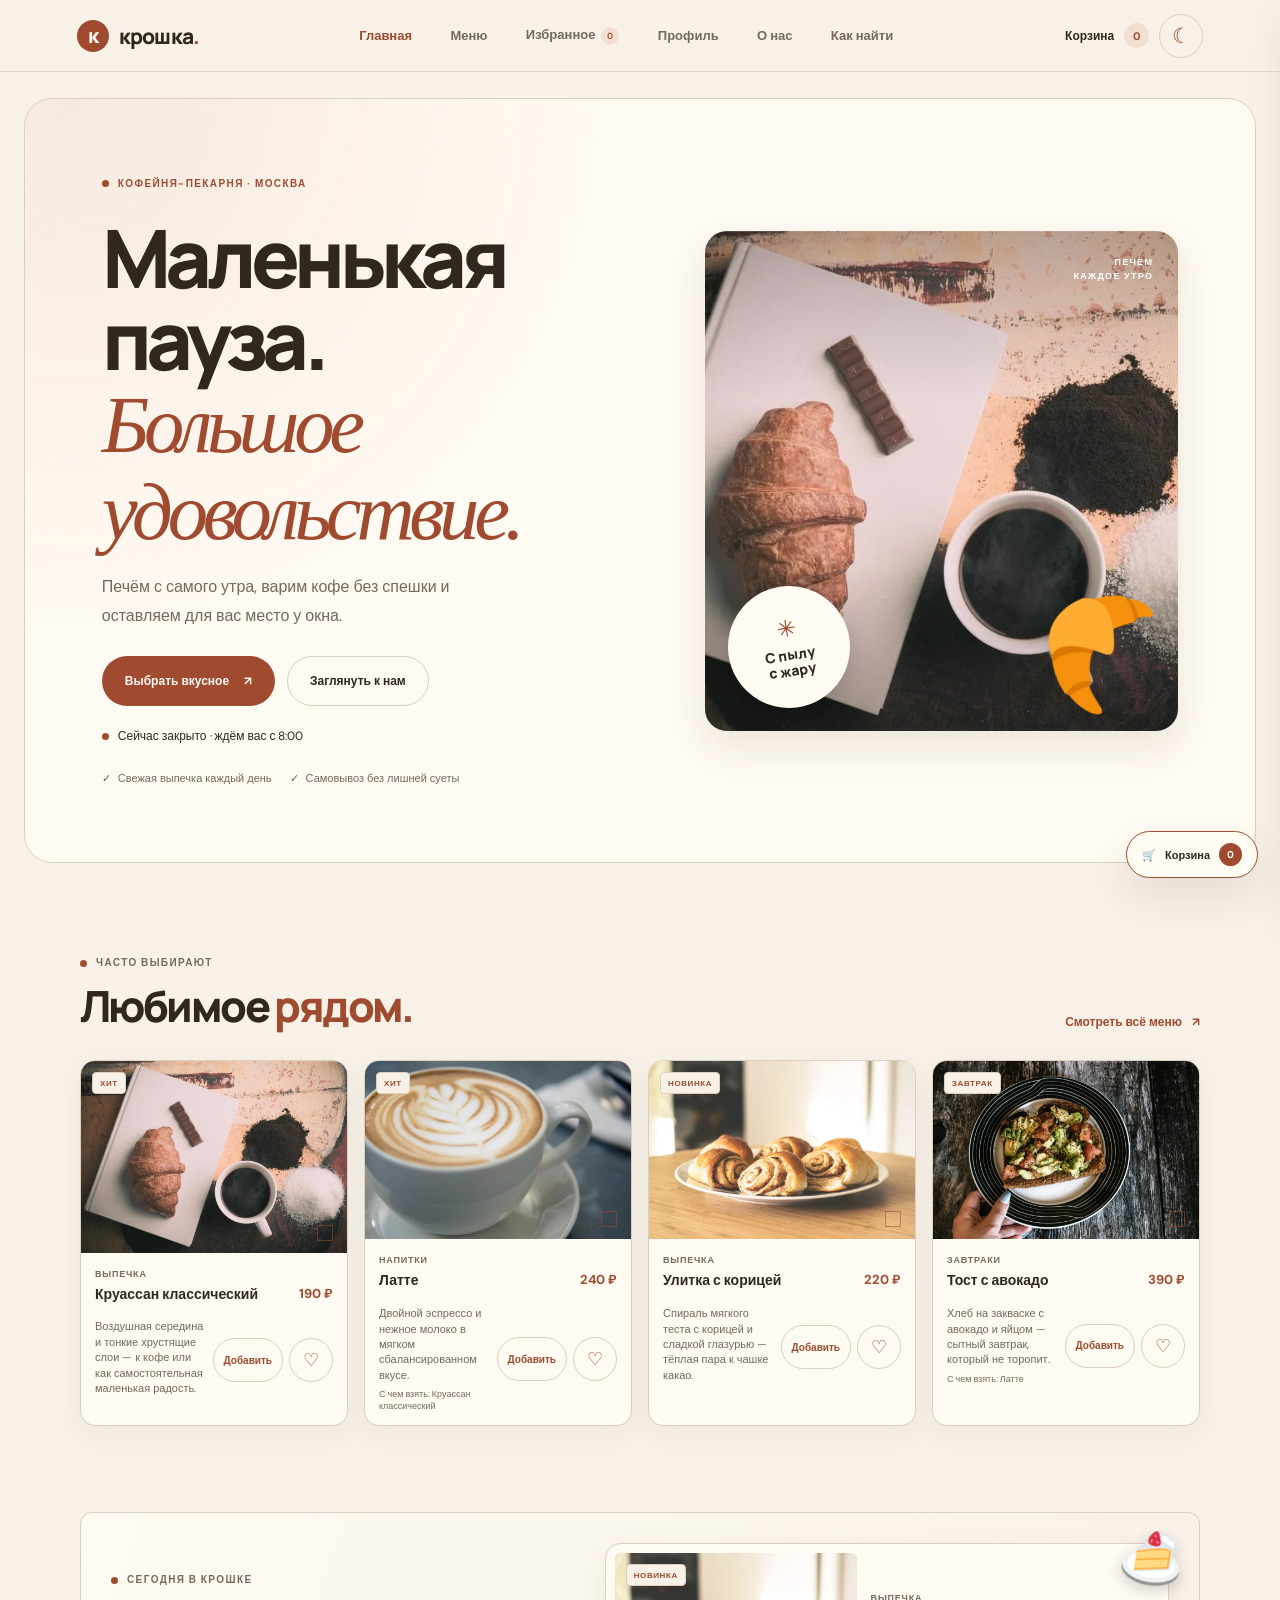
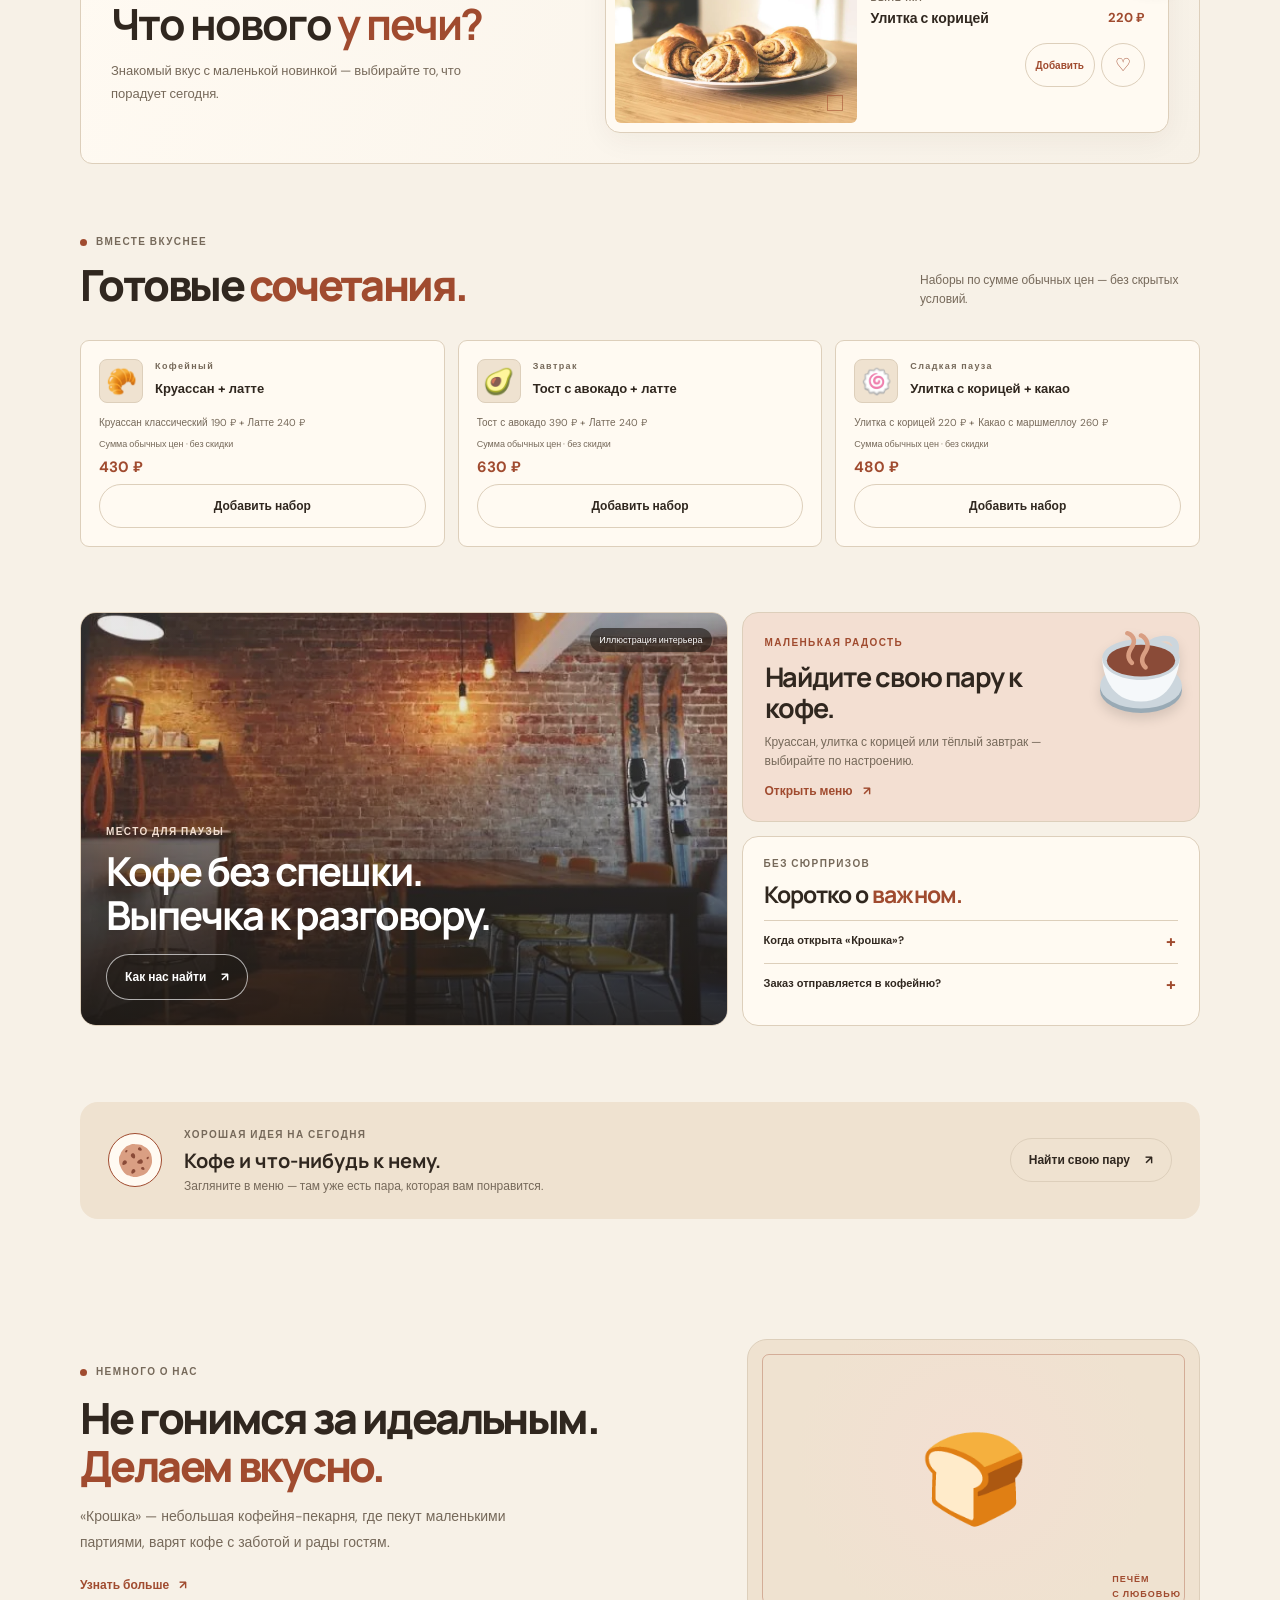
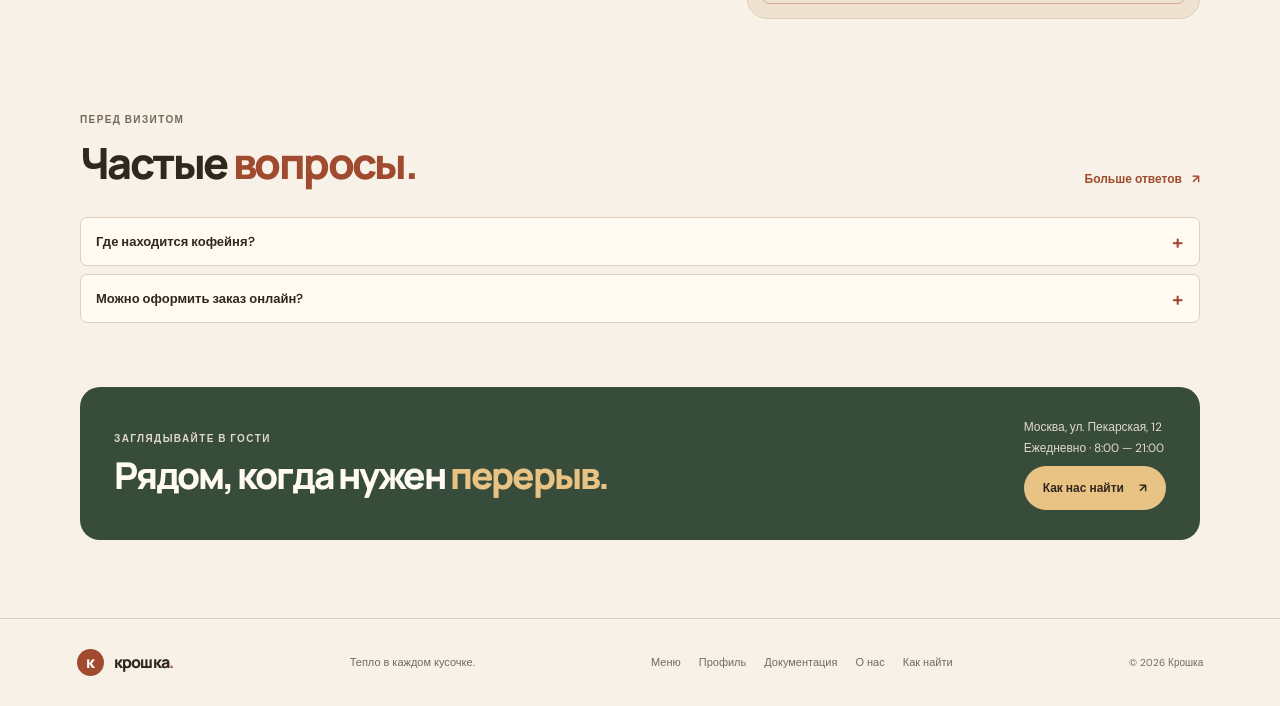
==== commit 07b9a228: "Add local profile, documentation, and enhanced interactivity - Introduce IndexedDB-backed local user" ====
--- a/index.html
+++ b/index.html
@@ -60,7 +60,7 @@
     <header class="site-header">
       <a class="brand" href="index.html" aria-label="Крошка — на главную"><span class="brand-mark" aria-hidden="true">к</span><span>крошка<span class="brand-period">.</span></span></a>
       <nav class="main-nav" id="main-navigation" aria-label="Основная навигация">
-        <a href="index.html" aria-current="page">Главная</a><a href="menu.html">Меню</a><a href="favorites.html">Избранное <span class="favorites-count" aria-label="Избранных товаров: 0">0</span></a><a href="about.html">О нас</a><a href="visit.html">Как найти</a>
+        <a href="index.html" aria-current="page">Главная</a><a href="menu.html">Меню</a><a href="favorites.html">Избранное <span class="favorites-count" aria-label="Избранных товаров: 0">0</span></a><a href="account.html">Профиль</a><a href="about.html">О нас</a><a href="visit.html">Как найти</a>
       </nav>
       <div class="header-actions">
         <button class="cart-toggle header-cart" type="button" aria-label="Открыть корзину">Корзина <span class="header-cart-count">0</span></button>
@@ -146,7 +146,7 @@
       </section>
     </main>
 
-    <footer class="site-footer"><a class="brand footer-brand" href="index.html"><span class="brand-mark" aria-hidden="true">к</span><span>крошка<span class="brand-period">.</span></span></a><p>Тепло в каждом кусочке.</p><nav aria-label="Навигация в подвале"><a href="menu.html">Меню</a><a href="about.html">О нас</a><a href="visit.html">Как найти</a></nav><span>© <span class="current-year">2026</span> Крошка</span></footer>
-    <nav class="mobile-dock" aria-label="Быстрая навигация"><a href="index.html" aria-current="page"><span aria-hidden="true">⌂</span><span>Главная</span></a><a href="menu.html"><span aria-hidden="true">☷</span><span>Меню</span></a><a href="favorites.html"><span aria-hidden="true">♡</span><span>Избранное</span></a><button class="cart-toggle" type="button" aria-label="Открыть корзину"><span aria-hidden="true">🛒</span><span>Корзина</span></button></nav>
+    <footer class="site-footer"><a class="brand footer-brand" href="index.html"><span class="brand-mark" aria-hidden="true">к</span><span>крошка<span class="brand-period">.</span></span></a><p>Тепло в каждом кусочке.</p><nav aria-label="Документация и страницы"><a href="menu.html">Меню</a><a href="account.html">Профиль</a><a href="docs.html">Документация</a><a href="about.html">О нас</a><a href="visit.html">Как найти</a></nav><span>© <span class="current-year">2026</span> Крошка</span></footer>
+    <nav class="mobile-dock" aria-label="Быстрая навигация"><a href="index.html" aria-current="page"><span aria-hidden="true">⌂</span><span>Главная</span></a><a href="menu.html"><span aria-hidden="true">☷</span><span>Меню</span></a><a href="favorites.html"><span aria-hidden="true">♡</span><span>Избранное</span></a><a href="account.html"><span aria-hidden="true">☺</span><span>Профиль</span></a><button class="cart-toggle" type="button" aria-label="Открыть корзину"><span aria-hidden="true">🛒</span><span>Корзина</span></button></nav>
   </body>
 </html>
--- a/style.css
+++ b/style.css
@@ -145,6 +145,8 @@
 .search-field > span:not(.visually-hidden) { font-size: 22px; }
 .search-field input { width: 100%; min-width: 0; border: 0; outline: 0; background: transparent; color: var(--text); font-size: 12px; }
 .search-field input::placeholder { color: var(--muted); }
+.search-clear { display: grid; width: 36px; height: 36px; flex: 0 0 auto; place-items: center; border: 0; border-radius: 50%; background: transparent; color: var(--muted); cursor: pointer; font-size: 21px; }
+.search-clear:hover { background: var(--soft-accent); color: var(--text); }
 .sort-field { display: flex; align-items: center; gap: 8px; color: var(--muted); font-size: 10px; }
 .sort-field select, .form-field input, .form-field select, .form-field textarea { min-height: 42px; padding: 9px 11px; border: 1px solid var(--line); border-radius: 6px; background: var(--bg); color: var(--text); }
 .sort-field select { max-width: 170px; font-size: 11px; }
@@ -214,6 +216,8 @@
 .form-message { margin: 0; padding: 10px 12px; border-radius: 6px; font-size: 12px; line-height: 1.5; }
 .form-message.is-error { background: color-mix(in srgb, var(--danger) 15%, var(--surface)); color: var(--danger); }
 .form-message.is-success { background: color-mix(in srgb, var(--good) 16%, var(--surface)); color: var(--good); }
+.form-consent { display: flex; align-items: flex-start; gap: 9px; color: var(--muted); font-size: 11px; line-height: 1.6; }
+.form-consent input { width: 19px; height: 19px; flex: 0 0 auto; margin: 1px 0 0; accent-color: var(--accent); }
 .order-summary-panel { position: sticky; top: 90px; }
 .order-summary-panel h2 { margin: 6px 0 17px; font-family: Manrope, sans-serif; font-size: 24px; }
 .order-summary-list { display: grid; gap: 11px; margin: 0; padding: 0; list-style: none; }
@@ -228,6 +232,17 @@
 .success-icon { display: grid; width: 58px; height: 58px; margin: 0 auto 15px; place-items: center; border: 1px solid var(--accent); border-radius: 50%; color: var(--accent); font-size: 30px; }
 .order-success h2 { margin: 8px 0; font-family: Manrope, sans-serif; font-size: clamp(25px, 4vw, 38px); }
 .success-caption { max-width: 500px; margin: 0 auto 20px; color: var(--muted); font-size: 12px; line-height: 1.7; }
+.order-progress { display: grid; grid-template-columns: repeat(3, minmax(0, 1fr)); gap: 8px; margin: 25px 0 10px; padding: 0; list-style: none; }
+.order-progress li { display: grid; justify-items: center; gap: 8px; color: var(--muted); font-size: 11px; text-align: center; }
+.order-progress li > span { display: grid; width: 36px; height: 36px; place-items: center; border: 1px solid var(--line); border-radius: 50%; background: var(--surface); font-size: 13px; font-weight: 700; }
+.order-progress li.is-complete > span, .order-progress li.is-current > span { border-color: var(--accent); background: var(--accent); color: var(--accent-ink); }
+.order-progress li.is-current { color: var(--text); font-weight: 700; }
+.order-progress li.is-complete strong { color: var(--good); }
+.order-status-note, .success-action-message { color: var(--muted); font-size: 12px; line-height: 1.6; }
+.advance-order-status { min-height: 44px; margin-bottom: 19px; }
+.success-action-message { width: 100%; margin: 0; padding: 10px 12px; border-radius: 7px; background: var(--surface-raised); }
+.success-action-message.is-error { color: var(--danger); }
+.success-action-message.is-success { color: var(--good); }
 .success-details { display: grid; grid-template-columns: auto auto; justify-content: center; gap: 8px 20px; margin: 0 auto 22px; font-size: 12px; text-align: left; }
 .success-details span { color: var(--muted); }
 .success-order-number, .success-total { color: var(--accent); }
@@ -236,6 +251,65 @@
 .last-order h2 { margin: 6px 0; font-family: Manrope, sans-serif; font-size: 19px; }
 .last-order > p:last-child { margin: 0; color: var(--muted); font-size: 11px; line-height: 1.6; }
 .last-order-total { color: var(--accent); }
+
+.account-layout { display: grid; grid-template-columns: minmax(0, 1.45fr) minmax(250px, .65fr); align-items: start; gap: 20px; padding-top: 14px; padding-bottom: 70px; }
+.account-main-column { display: grid; gap: 18px; min-width: 0; }
+.account-panel, .account-side-panel { min-width: 0; padding: 25px; border: 1px solid var(--line); border-radius: 12px; background: var(--surface); }
+.account-panel-heading { display: flex; align-items: center; justify-content: space-between; gap: 14px; margin-bottom: 19px; }
+.account-panel-heading h2, .account-side-panel h2 { margin: 7px 0 0; font-family: Manrope, sans-serif; font-size: clamp(22px, 3vw, 30px); letter-spacing: -.045em; }
+.profile-stamp { display: grid; width: 48px; height: 48px; flex: 0 0 auto; place-items: center; border-radius: 50%; background: var(--soft-accent); color: var(--accent); font-family: Manrope, sans-serif; font-size: 23px; font-weight: 800; }
+.profile-empty, .account-orders-empty { color: var(--muted); font-size: 12px; line-height: 1.7; }
+.profile-card { margin-bottom: 21px; padding: 18px; border-radius: 9px; background: var(--surface-raised); }
+.profile-greeting { margin: 0 0 15px; font-family: Manrope, sans-serif; font-size: 18px; }
+.profile-greeting strong { color: var(--accent); }
+.profile-details { display: grid; grid-template-columns: repeat(2, minmax(0, 1fr)); gap: 13px; margin: 0; }
+.profile-details > div { min-width: 0; }
+.profile-details dt { margin-bottom: 4px; color: var(--muted); font-size: 10px; }
+.profile-details dd { overflow-wrap: anywhere; margin: 0; font-size: 12px; font-weight: 600; }
+.profile-editor { display: grid; gap: 15px; }
+.profile-editor-heading { margin: 0; font-family: Manrope, sans-serif; font-size: 17px; }
+.account-form-grid { display: grid; grid-template-columns: repeat(2, minmax(0, 1fr)); gap: 14px; }
+.account-preference-field { grid-column: 1 / -1; }
+.account-data-note, .account-local-warning { margin: 0; color: var(--muted); font-size: 10px; line-height: 1.65; }
+.account-actions { display: flex; flex-wrap: wrap; gap: 9px; }
+.button-danger { border-color: color-mix(in srgb, var(--danger) 50%, var(--line)); background: transparent; color: var(--danger); }
+.button-danger:hover { border-color: var(--danger); background: color-mix(in srgb, var(--danger) 12%, var(--surface)); }
+.account-orders-heading { align-items: end; }
+.account-orders-heading .text-link { flex: 0 0 auto; }
+.account-order-list { display: grid; gap: 10px; margin: 0 0 15px; padding: 0; list-style: none; }
+.account-order { display: grid; gap: 8px; padding: 15px; border: 1px solid var(--line); border-radius: 8px; background: var(--bg); }
+.account-order-heading { display: flex; flex-wrap: wrap; justify-content: space-between; gap: 7px; }
+.account-order-heading > span { color: var(--accent); font-size: 11px; font-weight: 700; }
+.account-order > p { margin: 0; color: var(--muted); font-size: 11px; line-height: 1.6; }
+.account-order > b { color: var(--accent); font-size: 14px; }
+.clear-order-history { min-height: 42px; }
+.account-message { margin: 0; padding: 12px 15px; border: 1px solid var(--line); border-radius: 8px; background: var(--surface); color: var(--good); font-size: 12px; line-height: 1.6; }
+.account-message.is-error { color: var(--danger); }
+.account-message.is-success { color: var(--good); }
+.account-side-panel { position: sticky; top: 94px; display: grid; justify-items: start; gap: 12px; background: var(--surface-raised); }
+.account-side-icon { display: grid; width: 52px; height: 52px; place-items: center; border: 1px solid var(--accent); border-radius: 50%; color: var(--accent); font-size: 24px; }
+.account-side-panel h2 { margin-top: -5px; }
+.account-side-panel > p:not(.eyebrow) { margin: 0; color: var(--muted); font-size: 12px; line-height: 1.7; }
+.account-side-panel .account-local-warning { margin-top: 7px; padding-top: 13px; border-top: 1px solid var(--line); }
+.profile-prefill-note { margin: 0; padding: 11px 13px; border-radius: 7px; background: var(--surface-raised); color: var(--muted); font-size: 11px; line-height: 1.6; }
+.profile-prefill-note a { color: var(--accent); font-weight: 700; }
+
+.docs-layout { display: grid; grid-template-columns: minmax(180px, .38fr) minmax(0, 1fr); align-items: start; gap: clamp(24px, 6vw, 70px); padding-top: 15px; padding-bottom: 75px; }
+.docs-index { position: sticky; top: 95px; display: grid; gap: 5px; padding: 16px; border: 1px solid var(--line); border-radius: 10px; background: var(--surface); }
+.docs-index .eyebrow { margin: 0 0 7px; }
+.docs-index a { padding: 9px 7px; border-radius: 5px; color: var(--muted); font-size: 11px; line-height: 1.45; }
+.docs-index a:hover, .docs-content a { color: var(--accent); }
+.docs-content { min-width: 0; }
+.docs-article { padding: 25px 0; border-bottom: 1px solid var(--line); scroll-margin-top: 90px; }
+.docs-article:first-child { padding-top: 0; }
+.docs-article:last-child { border-bottom: 0; }
+.docs-article h2 { margin: 7px 0 13px; font-family: Manrope, sans-serif; font-size: clamp(24px, 3.5vw, 34px); letter-spacing: -.045em; }
+.docs-article > p:not(.eyebrow) { margin: 10px 0; color: var(--muted); font-size: 13px; line-height: 1.85; }
+.docs-article a { font-weight: 700; text-decoration: underline; text-underline-offset: 3px; }
+.docs-article strong { color: var(--text); }
+.docs-callout { margin-top: 17px; padding: 14px 16px; border-left: 3px solid var(--accent); border-radius: 0 8px 8px 0; background: var(--surface-raised); color: var(--muted); font-size: 12px; line-height: 1.7; }
+.docs-callout strong { color: var(--text); }
+.docs-callout kbd { padding: 2px 7px; border: 1px solid var(--line); border-radius: 4px; background: var(--surface); color: var(--text); font: inherit; font-weight: 700; }
 
 .site-footer { display: flex; min-height: 88px; align-items: center; justify-content: space-between; gap: 18px; padding: 16px clamp(20px, 6vw, 88px); border-top: 1px solid var(--line); color: var(--muted); }
 .footer-brand { color: var(--text); font-size: 16px; }
@@ -263,7 +337,7 @@
 .cart-row > div:nth-child(2) span { color: var(--muted); font-size: 10px; }
 .quantity-control { display: flex; align-items: center; gap: 7px; }
 .quantity-control span { min-width: 14px; font-size: 11px; text-align: center; }
-.quantity-button { display: grid; width: 27px; height: 27px; place-items: center; border: 1px solid var(--line); border-radius: 4px; background: transparent; color: var(--accent); cursor: pointer; }
+.quantity-button { display: grid; width: 44px; height: 44px; place-items: center; border: 1px solid var(--line); border-radius: 8px; background: transparent; color: var(--accent); cursor: pointer; font-size: 18px; }
 .quantity-button:hover { border-color: var(--accent); background: var(--soft-accent); }
 .cart-drawer-footer { padding-top: 16px; border-top: 1px solid var(--line); }
 .cart-drawer-total { display: flex; justify-content: space-between; margin-bottom: 14px; font-size: 13px; }
@@ -508,7 +582,7 @@
   .success-actions > * { width: 100%; }
   body { padding-bottom: calc(66px + env(safe-area-inset-bottom)); }
   .site-footer { padding-bottom: 17px; }
-  .mobile-dock { position: fixed; z-index: 25; right: 0; bottom: 0; left: 0; display: grid; min-height: calc(62px + env(safe-area-inset-bottom)); grid-template-columns: repeat(4, minmax(0, 1fr)); padding: 5px 8px calc(5px + env(safe-area-inset-bottom)); border-top: 1px solid var(--line); background: color-mix(in srgb, var(--bg) 96%, transparent); backdrop-filter: blur(10px); }
+  .mobile-dock { position: fixed; z-index: 25; right: 0; bottom: 0; left: 0; display: grid; min-height: calc(62px + env(safe-area-inset-bottom)); grid-template-columns: repeat(5, minmax(0, 1fr)); padding: 5px 8px calc(5px + env(safe-area-inset-bottom)); border-top: 1px solid var(--line); background: color-mix(in srgb, var(--bg) 96%, transparent); backdrop-filter: blur(10px); }
   .mobile-dock a, .mobile-dock button { display: flex; min-width: 0; flex-direction: column; align-items: center; justify-content: center; gap: 2px; border: 0; background: transparent; color: var(--muted); cursor: pointer; font-size: 9px; }
   .mobile-dock a[aria-current="page"] { color: var(--accent); }
   .mobile-dock button[aria-current="page"] { color: var(--accent); }
@@ -660,11 +734,23 @@
 .visit-band .button-secondary:hover:not(:disabled) { background: rgb(255 255 255 / 12%); }
 
 @media (max-width: 900px) {
+  .account-layout { grid-template-columns: minmax(0, 1fr) minmax(215px, .7fr); }
+  .docs-layout { grid-template-columns: minmax(155px, .35fr) minmax(0, 1fr); gap: 22px; }
   .home-hero { min-height: 580px; grid-template-columns: minmax(0, 1fr) minmax(280px, .82fr); gap: 30px; padding: 40px; }
   .home-hero .hero-art { min-height: 430px; }
 }
 
 @media (max-width: 680px) {
+  .account-layout, .docs-layout { grid-template-columns: 1fr; }
+  .account-side-panel { position: static; }
+  .docs-index { position: static; grid-template-columns: repeat(2, minmax(0, 1fr)); }
+  .docs-index .eyebrow { grid-column: 1 / -1; }
+  .account-panel, .account-side-panel { padding: 19px; }
+  .account-form-grid { grid-template-columns: 1fr; }
+  .account-preference-field { grid-column: auto; }
+  .account-orders-heading { align-items: start; flex-direction: column; }
+  .account-actions > .button { width: 100%; }
+  .docs-article { padding: 19px 0; }
   .home-hero { width: calc(100% - 28px); min-height: 0; grid-template-columns: 1fr; gap: 28px; margin-top: 14px; padding: 35px 24px 20px; border-radius: 22px; }
   .home-hero h1 { margin-top: 19px; font-size: clamp(43px, 10.5vw, 64px); }
   .home-hero .hero-description { font-size: 14px; }
